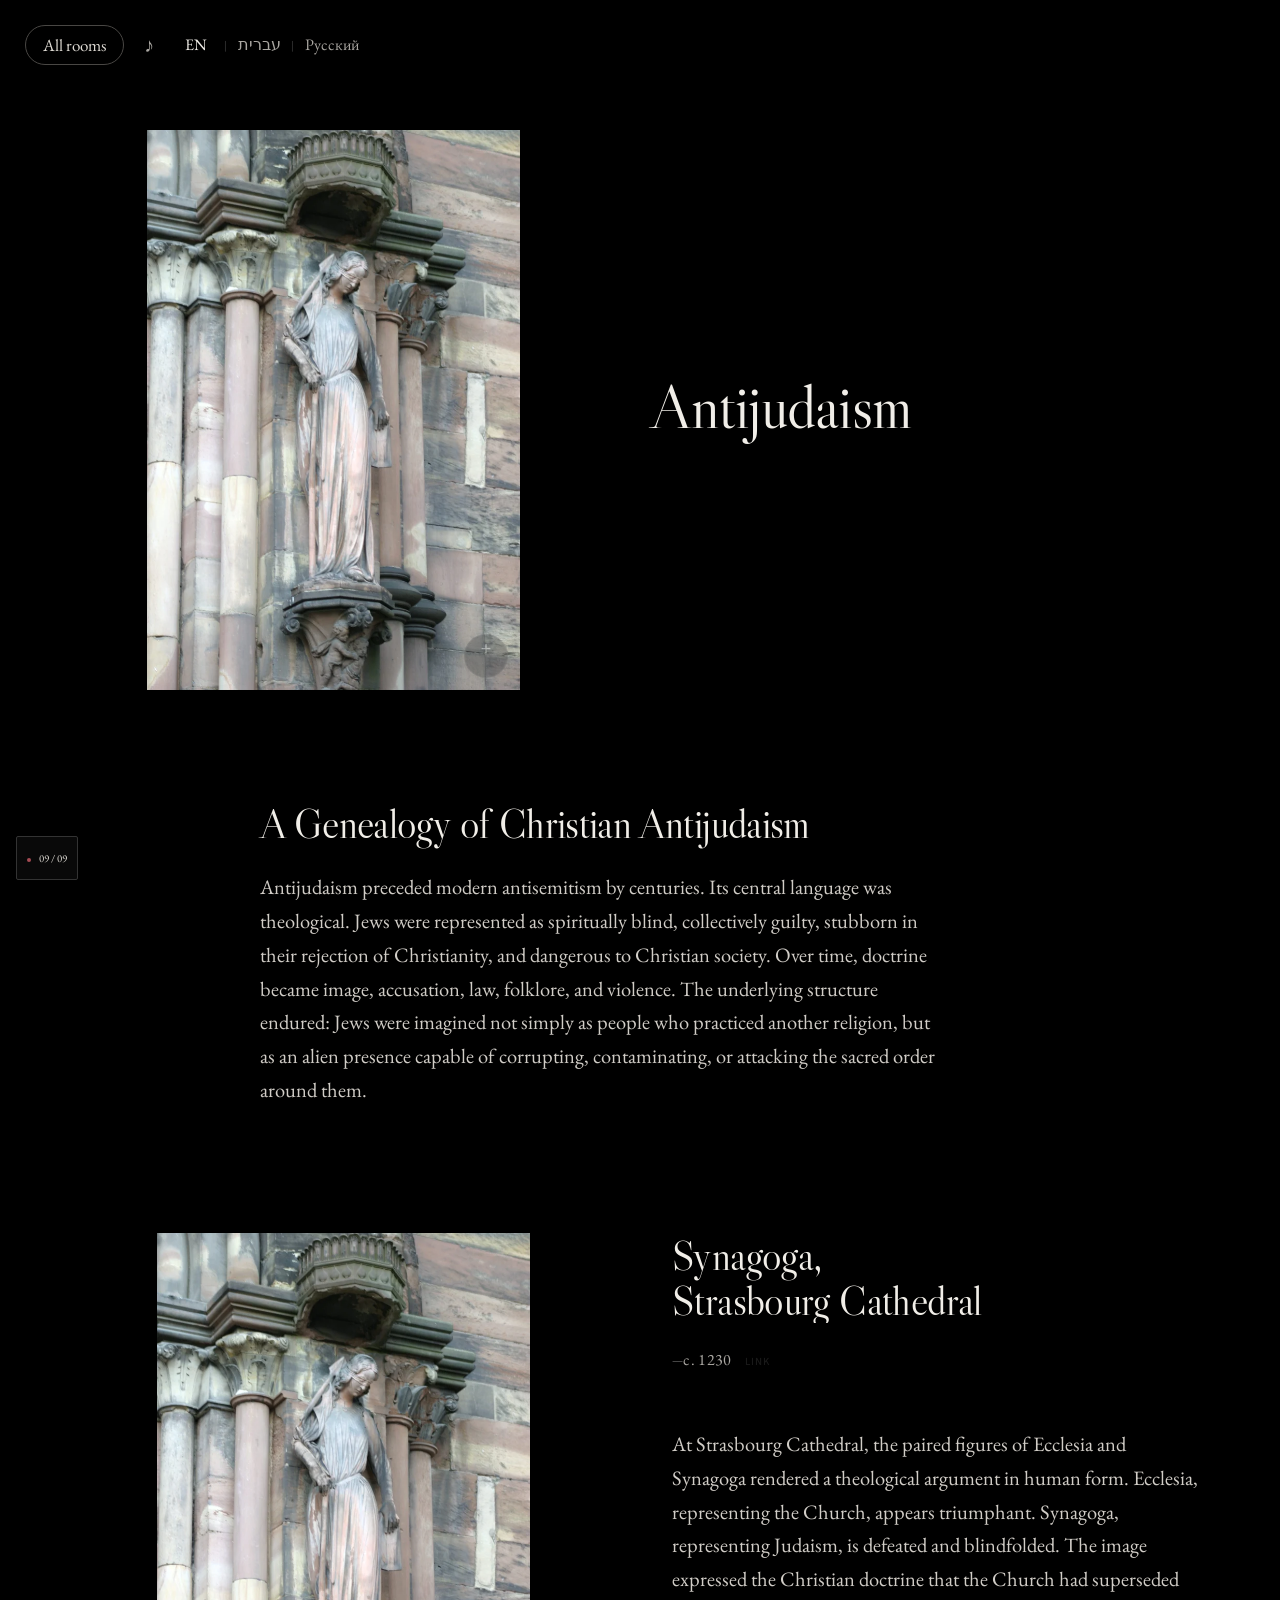
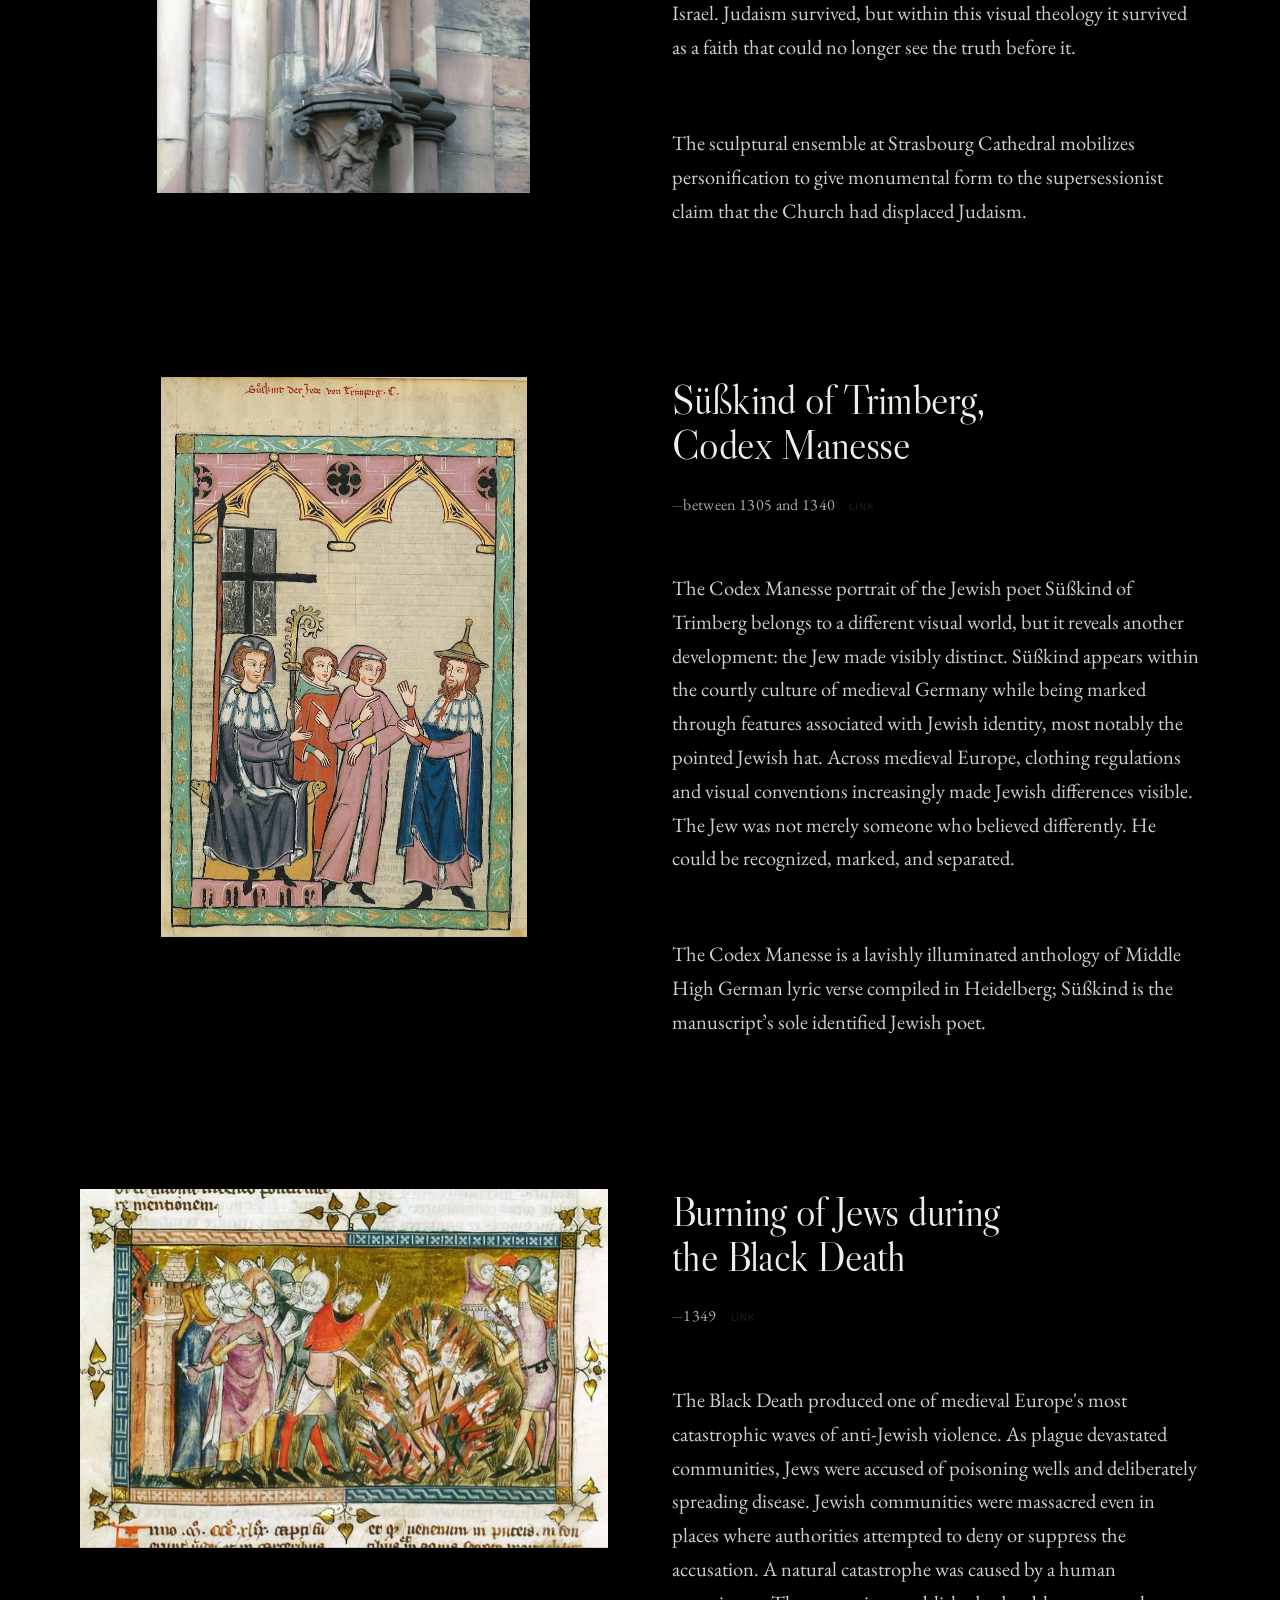
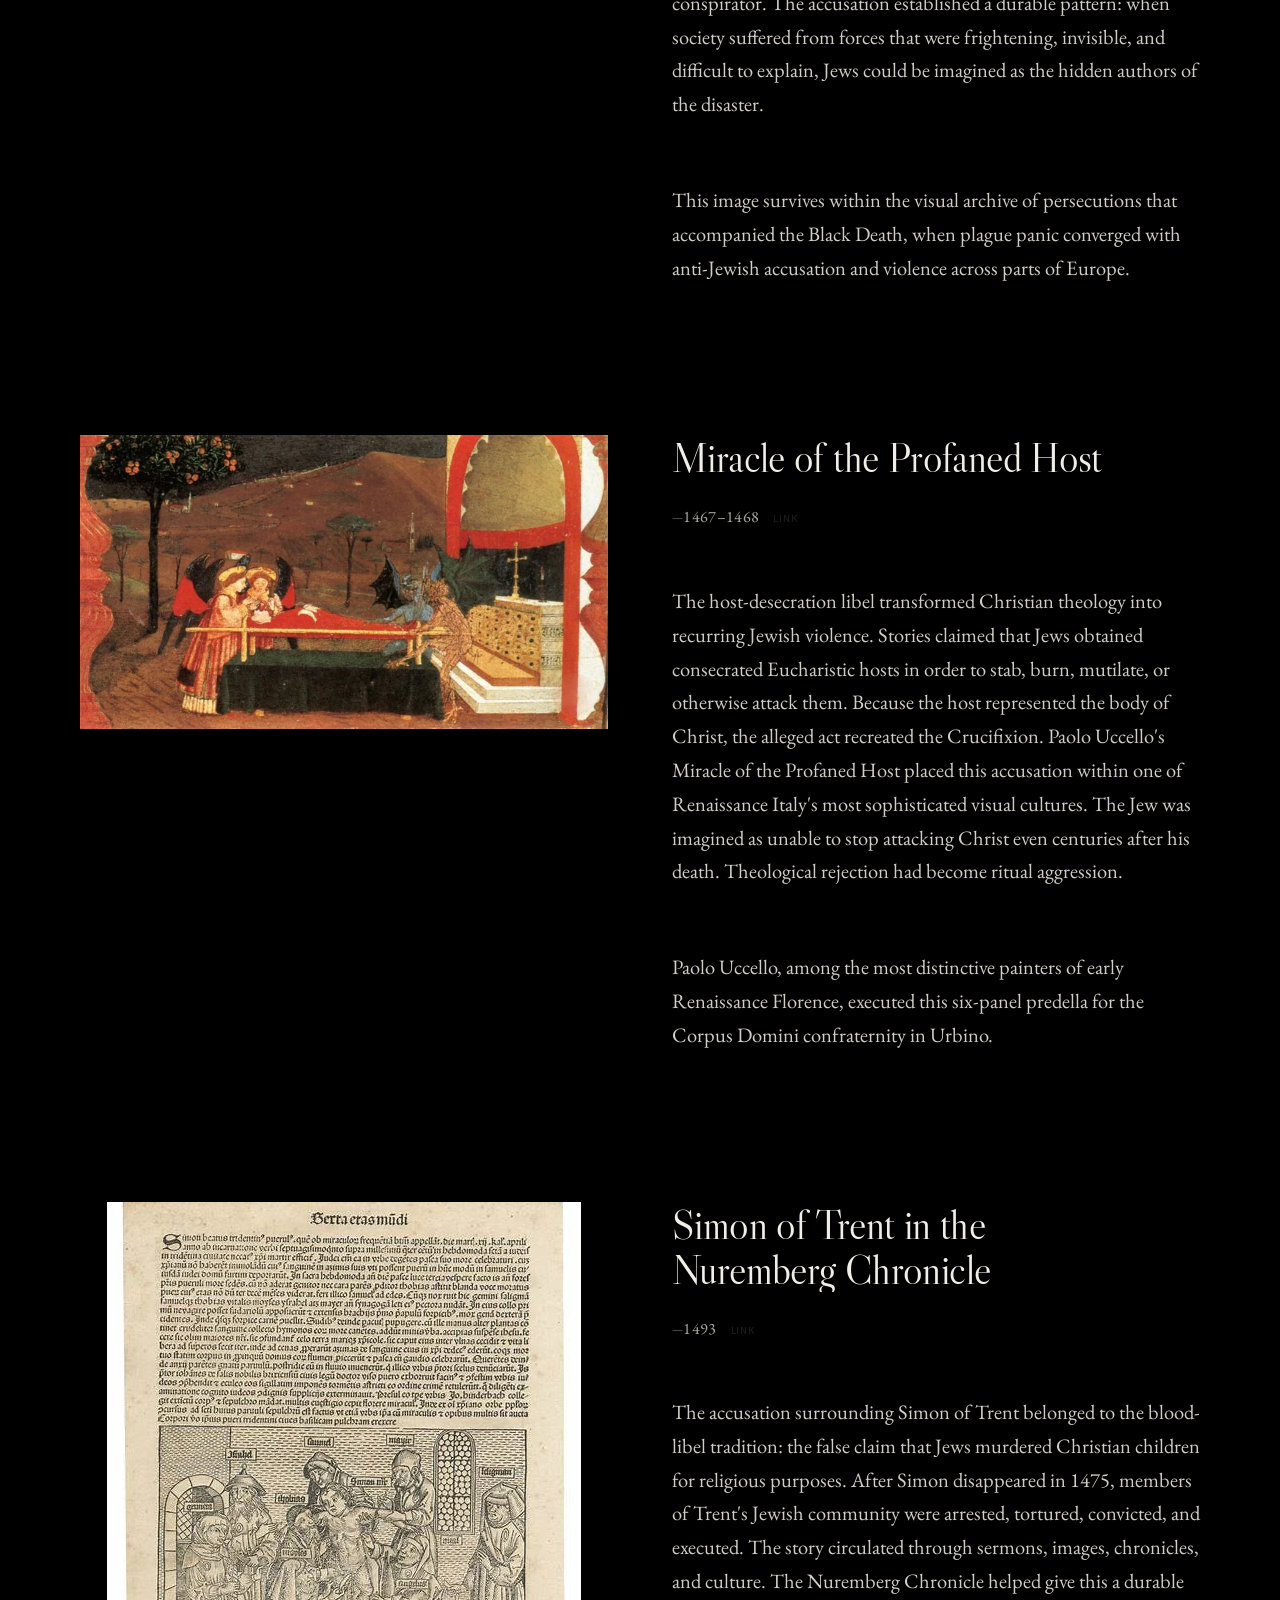
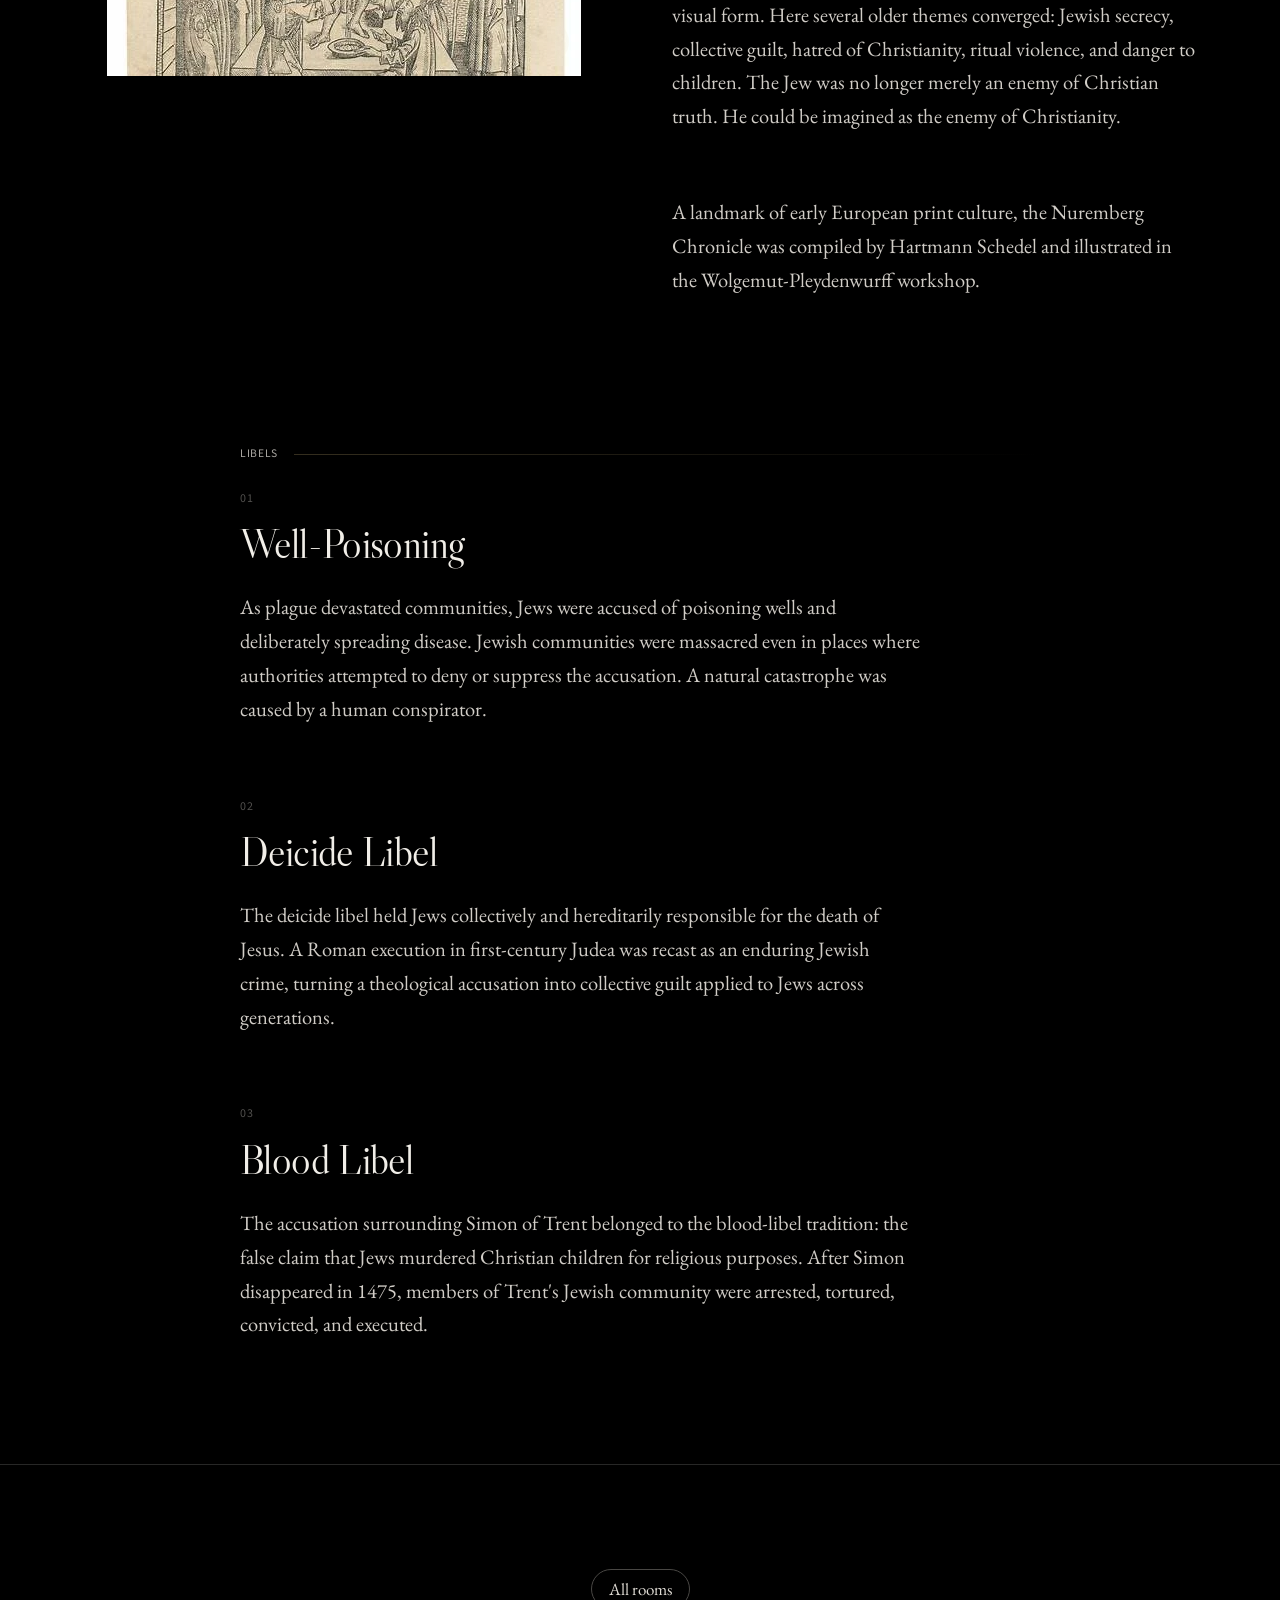
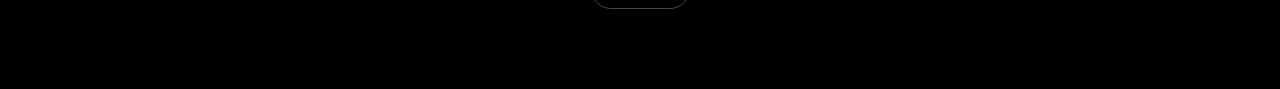
==== antijudaism.html @ e6bdce07 "Restore the full three-door exhibition before the shortened replacement Restore the exact full galle" ====
<!DOCTYPE html>

<html dir="ltr" lang="en">
<head>
<meta charset="utf-8"/>
<meta content="width=device-width, initial-scale=1.0, viewport-fit=cover" name="viewport"/><meta content="dark" name="color-scheme"/>
<title>Antijudaism | Jew-Hatred Exhibition</title>
<!-- STOPAZ SEO START -->
<meta content="A museum-style educational genealogy of Christian antijudaism, explored through primary-source images, historical context, and recurring libels." name="description"/>
<meta content="index,follow,max-image-preview:large" name="robots"/>
<meta content="#17171a" name="theme-color"/>
<link href="https://kilejones-alt.github.io/Exhibit-Full/antijudaism.html" rel="canonical"/>
<meta content="website" property="og:type"/>
<meta content="Stop Antizionism" property="og:site_name"/>
<meta content="Antijudaism | Jew-Hatred Exhibition" property="og:title"/>
<meta content="A museum-style educational genealogy of Christian antijudaism, explored through primary-source images, historical context, and recurring libels." property="og:description"/>
<meta content="https://kilejones-alt.github.io/Exhibit-Full/antijudaism.html" property="og:url"/>
<meta content="https://kilejones-alt.github.io/Exhibit-Full/antijudaism-1.jpg" property="og:image"/>
<meta content="Antijudaism gallery — Stop Antizionism exhibition" property="og:image:alt"/>
<meta content="en_US" property="og:locale"/>
<meta content="summary_large_image" name="twitter:card"/>
<meta content="Antijudaism | Jew-Hatred Exhibition" name="twitter:title"/>
<meta content="A museum-style educational genealogy of Christian antijudaism, explored through primary-source images, historical context, and recurring libels." name="twitter:description"/>
<meta content="https://kilejones-alt.github.io/Exhibit-Full/antijudaism-1.jpg" name="twitter:image"/>
<!-- STOPAZ SEO END -->
<link href="https://fonts.googleapis.com" rel="preconnect"/>
<link crossorigin="" href="https://fonts.gstatic.com" rel="preconnect"/>
<link href="https://fonts.googleapis.com/css2?family=EB+Garamond:wght@400;500&amp;family=Libre+Caslon+Display&amp;family=Cormorant+Garamond:wght@400;500;600&amp;family=Source+Sans+3:opsz,wght@8..60,300;8..60,400;8..60,500;8..60,600&amp;display=swap" rel="stylesheet"/>
<!-- MINIMALIST GALLERY FAVICON -->
<link href="data:image/svg+xml;utf8,&lt;svg xmlns='http://www.w3.org/2000/svg' viewBox='0 0 100 100'&gt;&lt;rect width='100' height='100' fill='%2317171a'/&gt;&lt;rect x='30' y='30' width='40' height='40' fill='%23ffffff'/&gt;&lt;/svg&gt;" rel="icon"/>
<link as="image" fetchpriority="high" href="antijudaism-1-720.webp" imagesizes="(max-width: 850px) 94vw, 46vw" imagesrcset="antijudaism-1-720.webp 720w, home-antijudaism-1280.webp 1280w" rel="preload" type="image/webp"/>
<link href="gallery-core.css" rel="stylesheet"/>
<style id="compact-controls-2026-08-15">
/* Smaller, quieter language/audio controls. */
.controls-nav{gap:.5rem!important}
.nav-box{font-size:.67rem!important;letter-spacing:1.05px!important;padding:4px 7px!important;gap:.24rem!important;min-height:0!important}
.lang-btn,.audio-btn,.home-btn{min-width:34px!important;min-height:34px!important;padding:0 4px!important}
@media(max-width:720px){
  .controls-nav{gap:.3rem!important}
  .nav-box{font-size:.61rem!important;letter-spacing:.7px!important;padding:3px 5px!important;gap:.1rem!important}
  .lang-btn,.audio-btn,.home-btn{min-width:36px!important;min-height:36px!important;padding:0 3px!important}
}
</style>
<style id="award-gallery-polish">
/* Exhibition polish: responsive archival imagery, source-aware zoom, quieter chrome. */
.responsive-art-picture{display:block;width:100%;height:auto}
.museum-frame>.responsive-art-picture{display:flex;width:100%;align-items:flex-start;justify-content:center}

.museum-frame img.gallery-image{
  --active-zoom:1.075;
  --hover-zoom:1.105;
  opacity:.08;
  filter:blur(7px) brightness(.88) contrast(1.01);
  transition:opacity .9s cubic-bezier(.16,1,.3,1),filter 1.25s ease,transform 9.5s cubic-bezier(.16,1,.3,1)!important;
  animation:archivalImageFailsafe .65s 3s forwards;
  backface-visibility:hidden;
}
.museum-frame img.gallery-image.is-loaded{
  opacity:1;
  filter:brightness(1) contrast(1.05);
}
.museum-frame img.gallery-image.quality-source-limited{
  --active-zoom:1.018;
  --hover-zoom:1.035;
  width:100%;
  max-width:min(86%,var(--native-display-max,680px));
  max-height:72vh;
  margin:auto;
}
.museum-frame img.gallery-image.quality-standard{
  --active-zoom:1.052;
  --hover-zoom:1.082;
}
.museum-frame img.gallery-image.quality-hires{
  --active-zoom:1.075;
  --hover-zoom:1.105;
}
.art-box.art-in-view .museum-frame img.gallery-image.is-loaded{
  transform:scale(var(--active-zoom));
  filter:brightness(1.045) contrast(1.07);
}
.art-box:hover .museum-frame img.gallery-image.is-loaded,
.art-box:focus-visible .museum-frame img.gallery-image.is-loaded{
  transform:scale(var(--hover-zoom));
  filter:brightness(1.085) contrast(1.085);
}
@keyframes archivalImageFailsafe{to{opacity:1;filter:brightness(1) contrast(1.05)}}

/* The enlargement affordance is a quiet museum-viewer mark, not a web badge. */
.click-hint{
  width:31px!important;
  height:31px!important;
  padding:0!important;
  display:grid!important;
  place-items:center;
  border-radius:50%!important;
  font-size:0!important;
  letter-spacing:0!important;
  color:transparent!important;
  background:rgba(14,14,18,.62)!important;
  border:1px solid rgba(255,255,255,.12)!important;
  opacity:.36!important;
  transform:none!important;
  backdrop-filter:blur(10px);
  box-shadow:0 6px 18px rgba(0,0,0,.18);
  transition:opacity .45s ease,transform .55s cubic-bezier(.16,1,.3,1),border-color .45s ease!important;
}
.click-hint::before{
  content:'+';
  color:rgba(255,255,255,.86);
  font:300 18px/1 -apple-system,BlinkMacSystemFont,"Segoe UI",sans-serif;
  transform:translateY(-1px);
}
.art-box:hover .click-hint,.art-box:focus-visible .click-hint{
  opacity:.82!important;
  transform:scale(1.08)!important;
  border-color:rgba(255,255,255,.24)!important;
}

/* Fixed controls recede while viewing the work; hover/focus restores them immediately. */
.controls-nav{
  transform-origin:top right;
  transition:opacity .42s ease,transform .55s cubic-bezier(.16,1,.3,1),filter .42s ease!important;
}
[dir="rtl"] .controls-nav{transform-origin:top left}
.controls-nav.chrome-quiet{
  opacity:.43;
  transform:translateY(-2px) scale(.91);
  filter:saturate(.82);
}
.controls-nav.chrome-moving{
  opacity:.17;
  transform:translateY(-5px) scale(.86);
}
.controls-nav.chrome-quiet .nav-box,
.controls-nav.chrome-moving .nav-box{
  background:rgba(18,18,22,.32);
  border-color:rgba(255,255,255,.045);
  box-shadow:none;
}
.controls-nav:hover,.controls-nav:focus-within{
  opacity:1!important;
  transform:none!important;
  filter:none!important;
}
@media(max-width:850px){
  .controls-nav.chrome-quiet{opacity:.62;transform:scale(.94)}
  .controls-nav.chrome-moving{opacity:.34;transform:scale(.91)}
  .museum-frame img.gallery-image.quality-source-limited{max-width:min(92%,var(--native-display-max,680px))}
}
@media(prefers-reduced-motion:reduce){
  .museum-frame img.gallery-image{opacity:1!important;filter:brightness(1) contrast(1.05)!important;animation:none!important;transition:none!important}
  .controls-nav{transition:none!important}
}
</style>
<style id="final-exhibition-system">
:root{--museum-sans:"Source Sans 3",-apple-system,BlinkMacSystemFont,"Segoe UI",sans-serif;--museum-serif:"Cormorant Garamond",Georgia,"Times New Roman",serif;--oxblood:#74262d;--oxblood-soft:rgba(116,38,45,.72)}
body{font-family:var(--museum-sans);font-optical-sizing:auto}
.hero-title,.info-title{font-family:var(--museum-serif);font-weight:500;letter-spacing:.005em}
.info-title{font-size:clamp(1.9rem,2.65vw,2.35rem);line-height:1.04;text-transform:none}
.hero-title{font-size:clamp(3.25rem,5vw,4.65rem);line-height:.98}
.info-category,.info-meta,.info-block h4,.history-panel h4,.timeline-node,.chronology-rail,.viewer-toolbar,.provenance-record{font-family:var(--museum-sans)}
.timeline-node{font-weight:600;letter-spacing:.16em;text-transform:uppercase;font-variant-caps:all-small-caps}
.info-block h4,.history-panel h4{font-weight:600;letter-spacing:.13em;text-transform:uppercase}
.info-meta{font-weight:400}
.info-meta strong{font-weight:600}
.info-category{font-weight:500;letter-spacing:.12em}
.wave-p{font-size:clamp(.98rem,1.05vw,1.04rem);line-height:1.56;letter-spacing:.002em}

/* History is a compact interpretive note under the artwork column only. */
.history-panel{min-height:0!important;padding:.72rem .9rem .78rem!important;margin-top:clamp(.75rem,1.2vw,1rem)!important;border-color:rgba(255,255,255,.045)!important;background:rgba(255,255,255,.015)!important}
.history-panel .wave-p{font-size:clamp(.94rem,1vw,.99rem);line-height:1.48}

/* The chronology records the visitor's passage: gray future, oxblood completed path. */
.timeline-section{--timeline-progress:0%;--focus-opacity:.86;--focus-brightness:.94}
.timeline-section::before{background:rgba(255,255,255,.075)!important}
.timeline-section::after{content:"";position:absolute;left:50%;top:0;width:1px;height:var(--timeline-progress);transform:translateX(-50%);background:linear-gradient(to bottom,rgba(116,38,45,.18),var(--oxblood-soft));pointer-events:none;z-index:0}
.timeline-section .exhibition-container{opacity:var(--focus-opacity);filter:brightness(var(--focus-brightness)) saturate(.92);transition:opacity .75s cubic-bezier(.16,1,.3,1),filter .75s ease}
.timeline-section.timeline-active .exhibition-container{opacity:1;filter:none}
.timeline-node{position:relative}
.timeline-node::after{content:"";position:absolute;left:50%;bottom:-.42rem;width:4px;height:4px;border-radius:50%;transform:translateX(-50%) scale(.55);background:transparent;transition:background .6s ease,transform .6s cubic-bezier(.16,1,.3,1),box-shadow .6s ease}
.timeline-active .timeline-node::after{background:var(--oxblood);transform:translateX(-50%) scale(1);box-shadow:0 0 0 4px rgba(116,38,45,.08)}
.timeline-active .timeline-node{border-color:rgba(255,255,255,.16)!important;box-shadow:0 12px 30px rgba(0,0,0,.28)!important}

/* Archive is an expandable provenance drawer, not another equal-weight card. */
.archive-provenance-block{padding:0!important;overflow:visible;background:rgba(255,255,255,.012)!important}
.archive-provenance-block>h4,.archive-provenance-block>.wave-p{display:none!important}
.archive-drawer{width:100%;border:0}
.archive-drawer summary{list-style:none;cursor:pointer;padding:.8rem .95rem .82rem;display:flex;align-items:center;justify-content:space-between;gap:1rem;color:#c6c6d0;font-size:.76rem;letter-spacing:1.4px;text-transform:uppercase;user-select:none}
.archive-drawer summary::-webkit-details-marker{display:none}
.archive-drawer summary::after{content:"+";font-size:1rem;font-weight:300;color:rgba(255,255,255,.52);transition:transform .45s cubic-bezier(.16,1,.3,1),color .45s ease}
.archive-drawer[open] summary::after{transform:rotate(45deg);color:#fff}
.provenance-record{padding:0 .95rem .95rem;border-top:1px solid rgba(255,255,255,.04);font-size:.82rem;line-height:1.42;color:#cfcfd7}
.provenance-row{display:grid;grid-template-columns:minmax(6.6rem,.36fr) 1fr;gap:.8rem;padding:.55rem 0;border-bottom:1px solid rgba(255,255,255,.035)}
.provenance-row:last-child{border-bottom:0}
.provenance-key{font-size:.68rem;letter-spacing:1.2px;text-transform:uppercase;color:#83838f}
.provenance-value{color:#e7e7ed;overflow-wrap:anywhere}

/* Edge chronology: almost absent until the visitor asks for it. */
.chronology-rail{position:fixed;left:0;top:50%;transform:translateY(-50%);z-index:88;display:flex;align-items:stretch;color:#9b9ba6}
.chronology-current{display:none}
.chronology-list{display:flex;flex-direction:column;gap:1px;padding:.45rem .38rem .45rem .25rem;background:linear-gradient(to right,rgba(15,15,19,.76),rgba(15,15,19,.08));backdrop-filter:blur(10px);opacity:.22;transform:translateX(calc(-100% + 8px));transition:opacity .45s ease,transform .55s cubic-bezier(.16,1,.3,1)}
.chronology-rail:hover .chronology-list,.chronology-rail:focus-within .chronology-list{opacity:.96;transform:translateX(0)}
.chronology-item{appearance:none;border:0;background:none;color:inherit;font:500 .67rem/1 var(--museum-sans);letter-spacing:1.3px;padding:.34rem .42rem .34rem .65rem;text-align:left;cursor:pointer;position:relative;white-space:nowrap}
.chronology-item::before{content:"";position:absolute;left:.1rem;top:50%;width:3px;height:3px;border-radius:50%;background:rgba(255,255,255,.18);transform:translateY(-50%);transition:background .4s ease,transform .4s ease}
.chronology-item.is-active{color:#fff}
.chronology-item.is-active::before{background:var(--oxblood);transform:translateY(-50%) scale(1.25)}

/* Full-screen object viewer. It uses the original source image, then lets the visitor inspect it. */
#lightbox{padding:0!important;background:rgba(7,7,10,.985)!important;backdrop-filter:blur(18px)!important;overflow:hidden}
#object-viewer-stage{position:absolute;inset:0;display:grid;place-items:center;overflow:hidden;touch-action:none;cursor:grab}
#object-viewer-stage.is-dragging{cursor:grabbing}
#lightbox-img{max-width:92vw!important;max-height:88svh!important;width:auto;height:auto;border:0!important;box-shadow:0 28px 90px rgba(0,0,0,.78)!important;transform-origin:center center;transition:none!important;will-change:transform;user-select:none;-webkit-user-drag:none}
#lightbox.active #lightbox-img{transform:none}
#lightbox-close{z-index:5;top:max(.7rem,env(safe-area-inset-top))!important;right:max(.8rem,env(safe-area-inset-right))!important;width:42px!important;height:42px!important;font:300 1.8rem/1 var(--museum-sans)!important;border:1px solid rgba(255,255,255,.1)!important;background:rgba(10,10,14,.42)!important;backdrop-filter:blur(12px);border-radius:50%;display:grid;place-items:center;padding:0!important}
.viewer-toolbar{position:absolute;z-index:5;left:50%;bottom:max(1rem,env(safe-area-inset-bottom));transform:translateX(-50%);display:flex;align-items:center;gap:.2rem;padding:.28rem;background:rgba(10,10,14,.52);border:1px solid rgba(255,255,255,.08);border-radius:999px;backdrop-filter:blur(14px)}
.viewer-tool{appearance:none;border:0;background:transparent;color:#d8d8e0;width:36px;height:34px;border-radius:999px;font:400 1rem/1 var(--museum-sans);cursor:pointer}
.viewer-tool:hover,.viewer-tool:focus-visible{background:rgba(255,255,255,.07);color:#fff}
.viewer-provenance{position:absolute;z-index:5;left:max(1rem,env(safe-area-inset-left));bottom:max(1rem,env(safe-area-inset-bottom));width:min(28rem,calc(100vw - 2rem));color:#d7d7de}
.viewer-provenance summary{list-style:none;cursor:pointer;display:inline-flex;align-items:center;gap:.6rem;padding:.48rem .7rem;border:1px solid rgba(255,255,255,.08);background:rgba(10,10,14,.48);backdrop-filter:blur(14px);border-radius:2px;font:.66rem/1 var(--museum-sans);letter-spacing:1.5px;text-transform:uppercase}
.viewer-provenance summary::-webkit-details-marker{display:none}
.viewer-provenance-panel{margin-top:.45rem;padding:.85rem .95rem;background:rgba(10,10,14,.88);border:1px solid rgba(255,255,255,.08);backdrop-filter:blur(16px);font:.82rem/1.45 var(--museum-sans)}
#lightbox-caption{position:absolute;z-index:4;top:max(1.1rem,env(safe-area-inset-top));left:50%;transform:translateX(-50%);margin:0!important;max-width:min(58vw,760px);font-family:var(--museum-serif);font-size:clamp(1rem,1.6vw,1.35rem)!important;letter-spacing:.01em!important;text-transform:none!important;color:rgba(255,255,255,.78)!important;pointer-events:none}
#lightbox-caption{display:flex;flex-direction:column;align-items:center;gap:.2rem;text-align:center}
.viewer-caption-title{font-family:var(--museum-serif)}
.viewer-caption-date{font:500 .62rem/1.2 var(--museum-sans);letter-spacing:1.45px;text-transform:uppercase;color:rgba(255,255,255,.48)}

/* Mobile is deliberately recomposed rather than a squeezed desktop installation. */
@media(max-width:850px){
  .exhibition-section{padding:4.35rem .9rem 5.2rem!important;min-height:auto!important}
  .exhibition-container{display:flex!important;flex-direction:column!important;gap:1rem!important;padding:0!important}
  .art-box{order:1;width:100%;margin:0!important}
  .info-panel,.timeline-art-right .info-panel{order:2;width:100%;padding:0!important;gap:.68rem!important}
  .history-panel,.timeline-art-right .history-panel{order:3;width:100%!important;margin-top:.25rem!important;padding:.72rem .82rem .78rem!important}
  .museum-frame{min-height:0!important;max-height:70svh!important}
  .museum-frame>.responsive-art-picture{max-height:70svh}
  .museum-frame img.gallery-image{max-height:70svh!important;max-width:100%!important;width:auto!important}
  .museum-frame img.gallery-image.quality-source-limited{max-width:min(92%,var(--native-display-max,680px))!important}
  .info-category{margin-top:.35rem}
  .info-title{font-size:clamp(2rem,9vw,2.75rem);line-height:1}
  .info-meta{font-size:.9rem}
  .info-block{padding:.78rem .88rem .82rem!important}
  .timeline-section::before,.timeline-section::after,.timeline-section .exhibition-container::after,.timeline-marker{display:none!important}
  .timeline-section .exhibition-container{opacity:1!important;filter:none!important}
  .chronology-rail{left:max(.65rem,env(safe-area-inset-left));top:max(.72rem,env(safe-area-inset-top));bottom:auto;transform:none;display:block;z-index:96}
  .chronology-current{display:inline-flex;align-items:center;justify-content:center;min-width:3.8rem;height:34px;padding:0 .72rem;border:1px solid rgba(255,255,255,.1);background:rgba(12,12,16,.68);backdrop-filter:blur(14px);color:#e7e7ed;border-radius:999px;font:500 .68rem/1 var(--museum-sans);letter-spacing:1.2px}
  .chronology-current::before{content:"";width:4px;height:4px;border-radius:50%;background:var(--oxblood);margin-right:.45rem}
  [dir="rtl"] .chronology-current::before{margin-right:0;margin-left:.45rem}
  .chronology-list{position:absolute;left:0;top:2.65rem;bottom:auto;max-height:58svh;overflow:auto;padding:.4rem;background:rgba(10,10,14,.94);border:1px solid rgba(255,255,255,.08);border-radius:4px;opacity:0;pointer-events:none;transform:translateY(8px);transition:opacity .3s ease,transform .35s cubic-bezier(.16,1,.3,1)}
  .chronology-rail.is-open .chronology-list{opacity:1;pointer-events:auto;transform:none}
  .chronology-item{min-width:5.3rem;padding:.5rem .6rem .5rem .8rem}
  .viewer-provenance{bottom:max(4.4rem,calc(env(safe-area-inset-bottom) + 4.1rem));width:calc(100vw - 2rem)}
  .viewer-toolbar{bottom:max(.8rem,env(safe-area-inset-bottom))}
  #lightbox-caption{top:max(.9rem,env(safe-area-inset-top));max-width:66vw;font-size:1rem!important}
}

@media(prefers-reduced-motion:reduce){.timeline-section .exhibition-container,.chronology-list,.timeline-node::after{transition:none!important}}
</style>
<style id="history-side-override">
/* Desktop: keep History in the text column and prevent it from falling below the artwork frame. */
@media (min-width: 851px) {
  .info-panel {
    height: var(--art-height, auto) !important;
    max-height: var(--art-height, none) !important;
    overflow: hidden;
  }
  .history-panel,
  .timeline-art-right .history-panel {
    grid-column: auto !important;
    grid-row: auto !important;
    width: auto !important;
    margin-top: 0.12rem !important;
    padding: 0.82rem 0.98rem 0.88rem !important;
    background: rgba(255,255,255,0.02) !important;
    border: 0 !important;
    border-left: 1px solid rgba(255,255,255,0.06) !important;
    border-radius: 0 4px 4px 0 !important;
    box-shadow: none !important;
    flex: 1 1 auto;
    min-height: 0;
    overflow-y: auto;
  }
  .history-panel.archive-stagger-block.pop-in:hover,
  .history-panel.archive-stagger-block.pop-in:active {
    transform: translateY(-7px) scale(1.012) !important;
    border-left-color: rgba(255,255,255,0.2) !important;
    background: rgba(255,255,255,0.045) !important;
    box-shadow: 0 18px 34px rgba(0,0,0,0.16) !important;
  }
  .timeline-art-right .history-panel {
    border-left: 0 !important;
    border-right: 1px solid rgba(255,255,255,0.06) !important;
    border-radius: 4px 0 0 4px !important;
  }
  .history-panel h4 {
    margin-bottom: 0.24rem !important;
  }
  .history-panel .wave-p {
    font-size: clamp(0.92rem,0.98vw,0.98rem) !important;
    line-height: 1.5 !important;
  }
}
@media (max-width: 850px) {
  .info-panel {height:auto !important;max-height:none !important;overflow:visible !important;}
}
</style>
<style id="v6-gallery-layout-fixes">
/* Keep the Antizionism hero title on one line on desktop. */
@media (min-width: 851px) {
  body[data-antizionism-timeline] .hero-title {
    font-size:clamp(2.75rem,3.85vw,3.8rem)!important;
    line-height:1!important;
    white-space:nowrap!important;
    letter-spacing:.002em!important;
  }

  /* Year belongs to the central chronology gutter, never on top of the object title. */
  .timeline-marker {
    top:0!important;
    transform:translate(-50%,-135%)!important;
  }

  /* Compact only as much as needed to guarantee a visible History field. */
  .info-panel {
    gap:.56rem!important;
  }
  .info-panel.is-tight {
    gap:.42rem!important;
  }
  .info-panel.is-tighter {
    gap:.32rem!important;
  }
  .info-panel.is-tight .info-title,
  .info-panel.is-tighter .info-title {
    font-size:clamp(1.72rem,2.25vw,2.08rem)!important;
    line-height:1.06!important;
    padding-bottom:.42rem!important;
  }
  .info-panel.is-tight .info-meta,
  .info-panel.is-tighter .info-meta {
    font-size:.9rem!important;
    gap:.14rem!important;
  }
  .info-panel.is-tight .info-block {
    padding:.64rem .82rem .68rem!important;
  }
  .info-panel.is-tighter .info-block {
    padding:.52rem .75rem .56rem!important;
  }
  .info-panel.is-tight .wave-p,
  .info-panel.is-tighter .wave-p {
    font-size:.91rem!important;
    line-height:1.42!important;
    min-height:0!important;
  }
  .history-panel,
  .timeline-art-right .history-panel {
    min-height:78px!important;
    margin-top:.08rem!important;
    scrollbar-width:thin;
  }
}

/* The title word animation cannot descend into Creator/Date while settling. */
.info-title .wave-word {
  animation-name:infoTitleWordReveal!important;
}
@keyframes infoTitleWordReveal {
  0% { opacity:0; transform:translateY(.26em) rotateX(-16deg); filter:blur(4px); }
  64% { opacity:1; transform:translateY(-.015em) rotateX(1deg); filter:blur(.2px); }
  100% { opacity:1; transform:none; filter:none; }
}
.info-title {
  margin-bottom:.08rem!important;
}

/* Header controls exist only at the top of the gallery. */
.controls-nav.chrome-hidden {
  opacity:0!important;
  transform:translateY(-14px) scale(.97)!important;
  filter:none!important;
  pointer-events:none!important;
  visibility:hidden;
  transition:opacity .26s ease,transform .34s cubic-bezier(.16,1,.3,1),visibility 0s linear .34s!important;
}
.controls-nav:not(.chrome-hidden) {
  visibility:visible;
}

/* Restore the deeper, longer museum drift zoom. Low-resolution sources stay conservative. */
.museum-frame img.gallery-image {
  --active-zoom:1.30!important;
  --hover-zoom:1.39!important;
  transition:opacity .9s cubic-bezier(.16,1,.3,1),filter 1.25s ease,transform 14.5s cubic-bezier(.16,1,.3,1)!important;
}
.museum-frame img.gallery-image.quality-source-limited {
  --active-zoom:1.045!important;
  --hover-zoom:1.075!important;
}
.museum-frame img.gallery-image.quality-standard {
  --active-zoom:1.27!important;
  --hover-zoom:1.36!important;
}
.museum-frame img.gallery-image.quality-hires {
  --active-zoom:1.32!important;
  --hover-zoom:1.42!important;
}
@media (max-width:850px) {
  .timeline-marker {display:none!important;}
  .info-title {margin-bottom:0!important;}
}
</style>
<style id="v7-static-clarity">
.info-panel::before,.info-block::before,.info-block::after,.timeline-art-right .info-panel::before,.timeline-art-right .info-panel>.info-block::before,.timeline-art-right .info-panel>.info-block::after{display:none!important;content:none!important}
.info-category,.info-title,.info-meta,.info-panel>.info-block,.history-panel{flex-shrink:0}
.exhibit-image-button{cursor:zoom-in!important}
</style>
<style id="wall-archive-hidden-style">.wall-archive-hidden{display:none!important}</style>
<link href="final.css" rel="stylesheet"/>
<link rel="stylesheet" href="room-entry.css?v=20260929-entry-polish"/>
<script src="room-entry.js?v=20260929-entry-polish"></script>
<link rel="stylesheet" href="https://fonts.googleapis.com/css2?family=EB+Garamond:wght@400;500&family=Noto+Serif+Hebrew:wght@400;500&display=swap"/>
<script src="gallery-audio.js?v=20260929-entry-polish"></script>
<link rel="stylesheet" href="gallery-finish.css?v=20260929-framework"/>
</head>
<body>
<a class="skip-link" data-en="Skip to main content" data-he="דילוג לתוכן הראשי" data-ru="Перейти к основному содержанию" href="#gallery">Skip to main content</a>
<!-- LAZY GLIDING AMBIENT LIGHT OVERLAY -->
<div id="ambient-light"></div>
<!-- BACKGROUND AUDIO ELEMENT -->
<audio id="bg-audio" loop preload="metadata" src="lacrymosa-piano.mp3"></audio>
<!-- MINIMALIST CONTROLS NAVBAR -->
<nav aria-label="Page controls" class="controls-nav" data-aria-en="Page controls" data-aria-he="פקדי עמוד" data-aria-ru="Элементы управления страницей"><div class="nav-box"><a aria-label="Return to the three eras" class="home-btn room-pill" data-aria-en="Return to the three eras" data-aria-he="חזרה לשלוש התקופות" data-aria-ru="Вернуться к трём эпохам" data-en="All rooms" data-he="כל החדרים" data-ru="Все залы" href="index.html?v=20260928-reviewed#rooms">All rooms</a></div>
<div class="nav-box">
<button aria-pressed="false" class="audio-btn" data-en="AUDIO: OFF" data-he="שמע: כבוי" data-ru="ЗВУК: ВЫКЛ" id="audio-btn" type="button">AUDIO: OFF</button>
</div>
<div class="nav-box">
<button aria-label="Switch language to English" class="lang-btn active" data-aria-en="Switch language to English" data-aria-he="החלפת השפה לאנגלית" data-aria-ru="Переключить язык на английский" id="btn-en" type="button">EN</button>
<span style="color:#444;">|</span>
<button aria-label="Switch language to Hebrew" class="lang-btn" data-aria-en="Switch language to Hebrew" data-aria-he="החלפת השפה לעברית" data-aria-ru="Переключить язык на иврит" id="btn-he" type="button">עברית</button>
<span style="color:#444;">|</span>
<button aria-label="Switch language to Russian" class="lang-btn" data-aria-en="Switch language to Russian" data-aria-he="החלפת השפה לרוסית" data-aria-ru="Переключить язык на русский" id="btn-ru" type="button">Русский</button>
</div>
</nav>
<!-- FULLSCREEN LIGHTBOX MODAL -->
<div aria-hidden="true" aria-label="Enlarged artwork" aria-labelledby="lightbox-caption" aria-modal="true" id="lightbox" role="dialog" tabindex="-1">
<button aria-label="Close enlarged artwork" data-aria-en="Close enlarged artwork" data-aria-he="סגירת היצירה המוגדלת" data-aria-ru="Закрыть увеличенное изображение" id="lightbox-close" type="button">×</button>
<img alt="Enlarged Artwork" id="lightbox-img"/>
<div id="lightbox-caption"></div>
</div>
<main id="gallery" tabindex="-1">
<!-- HEADER / HERO SECTION -->
<header class="hero-section">
<div class="hero-container">
<button aria-controls="lightbox" aria-haspopup="dialog" aria-label="Enlarge Antijudaism gallery introduction" class="art-box interactive-target exhibit-image-button" type="button">
<span class="museum-frame"><picture class="responsive-art-picture"><source sizes="(max-width: 850px) 94vw, 46vw" srcset="antijudaism-1-720.webp 720w, home-antijudaism-1280.webp 1280w" type="image/webp"/><img alt="Antijudaism gallery introduction" class="gallery-image quality-hires" data-native-height="3072" data-native-width="2048" decoding="async" fetchpriority="high" height="3072" loading="eager" sizes="(max-width: 850px) 94vw, 46vw" src="antijudaism-1.jpg" width="2048"/></picture></span>
<span aria-hidden="true" class="click-hint">+</span>
</button>
<div class="hero-header-text">
<h1 class="hero-title wave-text" data-en="Antijudaism" data-he="אנטי-יהדות" data-ru="Антииудаизм">Antijudaism</h1>
</div>
</div>
</header><section class="genealogy-script genealogy-intro script-right"><div class="genealogy-script-inner"><div class="genealogy-script-copy"><h3 aria-level="2" data-en="A Genealogy of Christian Antijudaism" data-he="גנאלוגיה של אנטי־יהדות נוצרית" data-ru="Генеалогия христианского антииудаизма" role="heading">A Genealogy of Christian Antijudaism</h3>
<p data-en="Antijudaism preceded modern antisemitism by centuries." data-he="האנטי־יהדות קדמה לאנטישמיות המודרנית במאות שנים." data-ru="Антииудаизм предшествовал современному антисемитизму на многие столетия.">Antijudaism preceded modern antisemitism by centuries.</p>
<p data-en="Its central language was theological. Jews were represented as spiritually blind, collectively guilty, stubborn in their rejection of Christianity, and dangerous to Christian society. Over time, doctrine became image, accusation, law, folklore, and violence." data-he="שפתו המרכזית הייתה תיאולוגית. יהודים הוצגו כעיוורים מבחינה רוחנית, כאשמים קולקטיבית, כעקשנים בדחיית הנצרות וכמסוכנים לחברה הנוצרית. עם הזמן הפכה הדוקטרינה לדימוי, להאשמה, לחוק, לפולקלור ולאלימות." data-ru="Его основным языком был богословский. Евреев изображали духовно слепыми, коллективно виновными, упрямыми в отвержении христианства и опасными для христианского общества. Со временем доктрина превращалась в образ, обвинение, закон, фольклор и насилие.">Its central language was theological. Jews were represented as spiritually blind, collectively guilty, stubborn in their rejection of Christianity, and dangerous to Christian society. Over time, doctrine became image, accusation, law, folklore, and violence.</p>
<p data-en="The underlying structure endured: Jews were imagined not simply as people who practiced another religion, but as an alien presence capable of corrupting, contaminating, or attacking the sacred order around them." data-he="המבנה הבסיסי נשמר: יהודים לא דומיינו רק כאנשים המקיימים דת אחרת, אלא כנוכחות זרה המסוגלת להשחית, לזהם או לתקוף את הסדר המקודש שסביבה." data-ru="Базовая структура сохранялась: евреев представляли не просто людьми иной религии, а чужеродным присутствием, способным развращать, заражать или атаковать окружающий священный порядок.">The underlying structure endured: Jews were imagined not simply as people who practiced another religion, but as an alien presence capable of corrupting, contaminating, or attacking the sacred order around them.</p>
</div></div></section>
<!-- CHAPTER I: SOVIET ERA -->
<section class="exhibition-section art-portrait">
<div class="exhibition-container">
<div class="exhibit-art-column"><button aria-controls="lightbox" aria-haspopup="dialog" aria-label="Examine Synagoga, Strasbourg Cathedral" class="art-box interactive-target exhibit-image-button" data-aria-en="Examine Synagoga, Strasbourg Cathedral" data-aria-he="בחינת היצירה: סינאגוגה, קתדרלת שטרסבורג" data-aria-ru="Рассмотреть: Синагога, Страсбургский собор" type="button">
<span class="museum-frame"><picture class="responsive-art-picture"><source sizes="(max-width: 850px) 94vw, 46vw" srcset="antijudaism-1-720.webp 720w, antijudaism-1-1400.webp 1400w" type="image/webp"/><img alt="Synagoga, Strasbourg Cathedral" class="gallery-image quality-hires" data-native-height="3072" data-native-width="2048" decoding="async" height="3072" loading="lazy" sizes="(max-width: 850px) 94vw, 46vw" src="antijudaism-1.jpg" width="2048"/></picture></span>
<span aria-hidden="true" class="click-hint">+</span>
</button><div class="art-caption-inline"><h3 aria-level="2" class="art-caption-title wave-text" data-en="Synagoga, Strasbourg Cathedral" data-he="סינאגוגה, קתדרלת שטרסבורג" data-ru="Синагога, Страсбургский собор" role="heading">Synagoga, Strasbourg Cathedral</h3><span aria-hidden="true" class="art-caption-separator">—</span><span class="art-caption-date wave-text" data-en="c. 1230" data-he="1230" data-ru="1230">c. 1230</span></div></div>
<div class="info-panel">
<div class="info-category wave-text" data-en="c. 1230 — Supersession" data-he="בקירוב 1230 — תיאולוגיית ההחלפה" data-ru="ок. 1230 — Теология замещения">c. 1230 — Supersession</div>
<h3 aria-level="2" class="info-title wave-text" data-en="Synagoga, Strasbourg Cathedral" data-he="סינאגוגה, קתדרלת שטרסבורג" data-ru="Синагога, Страсбургский собор" role="heading">Synagoga, Strasbourg Cathedral</h3>
<div class="info-meta">
<div><strong data-en="Creator:" data-he="יוצר:" data-ru="Автор:">Creator:</strong> <span class="wave-text" data-en="Unknown Gothic sculptor; photograph by Rama" data-he="פסל גותי לא ידוע; צילום: ראמה" data-ru="Неизвестный готический скульптор; фотография Рамы">Unknown Gothic sculptor; photograph by Rama</span></div>
<div><strong data-en="Date:" data-he="תאריך:" data-ru="Дата:">Date:</strong> <span class="wave-text" data-en="c. 1230 (sculpture); 2006 photograph" data-he="בקירוב 1230 (פסל); צילום מ־2006" data-ru="ок. 1230 (скульптура); фотография 2006 года">c. 1230 (sculpture); 2006 photograph</span></div>
</div>
<div class="info-block" data-catalogue-role="creator"><p class="wave-p wave-text" data-en="The sculptural ensemble at Strasbourg Cathedral mobilizes personification to give monumental form to the supersessionist claim that the Church had displaced Judaism." data-he="המכלול הפיסולי בקתדרלת שטרסבורג מגייס האנשה כדי להעניק צורה מונומנטלית לטענה הסופרססיוניסטית שלפיה הכנסייה דחקה את היהדות ממעמדה." data-ru="Скульптурный ансамбль Страсбургского собора обращается к персонификации, придавая монументальную форму супрессионистскому тезису о том, что Церковь вытеснила иудаизм.">The sculptural ensemble at Strasbourg Cathedral mobilizes personification to give monumental form to the supersessionist claim that the Church had displaced Judaism.</p></div>
<div class="info-block" data-catalogue-role="object"><p class="wave-p wave-text source-locked-copy" data-en="At Strasbourg Cathedral, the paired figures of Ecclesia and Synagoga rendered a theological argument in human form." data-he="בקתדרלת שטרסבורג, הדמויות המקבילות אקלזיה וסינאגוגה העניקו לטיעון תיאולוגי צורה אנושית." data-ru="В Страсбургском соборе парные фигуры Экклезии и Синагоги воплотили богословский аргумент в человеческой форме.">At Strasbourg Cathedral, the paired figures of Ecclesia and Synagoga rendered a theological argument in human form.</p><p class="wave-p wave-text source-locked-copy" data-en="Ecclesia, representing the Church, appears triumphant. Synagoga, representing Judaism, is defeated and blindfolded. The image expressed the Christian doctrine that the Church had superseded Israel. Judaism survived, but within this visual theology it survived as a faith that could no longer see the truth before it." data-he="אקלזיה, המייצגת את הכנסייה, נראית מנצחת. סינאגוגה, המייצגת את היהדות, מובסת ועיניה מכוסות. הדימוי ביטא את הדוקטרינה הנוצרית שלפיה הכנסייה החליפה את ישראל. היהדות שרדה, אך בתוך התיאולוגיה החזותית הזאת היא שרדה כאמונה שאינה מסוגלת עוד לראות את האמת הניצבת לפניה." data-ru="Экклезия, олицетворяющая Церковь, изображена победительницей. Синагога, олицетворяющая иудаизм, побеждена и с завязанными глазами. Образ выражал христианское учение о том, что Церковь заменила Израиль. Иудаизм сохранялся, но в этой визуальной теологии — как вера, уже неспособная увидеть истину перед собой.">Ecclesia, representing the Church, appears triumphant. Synagoga, representing Judaism, is defeated and blindfolded. The image expressed the Christian doctrine that the Church had superseded Israel. Judaism survived, but within this visual theology it survived as a faith that could no longer see the truth before it.</p></div>
</div>
</div>
</section>
<section class="exhibition-section art-portrait">
<div class="exhibition-container">
<div class="exhibit-art-column"><button aria-controls="lightbox" aria-haspopup="dialog" aria-label="Examine Süßkind of Trimberg, Codex Manesse" class="art-box interactive-target exhibit-image-button" data-aria-en="Examine Süßkind of Trimberg, Codex Manesse" data-aria-he="בחינת היצירה: זיסקינד מטרימברג, קודקס מאנסה" data-aria-ru="Рассмотреть: Зюскинд фон Тримберг, Кодекс Манессе" type="button">
<span class="museum-frame"><picture class="responsive-art-picture"><source sizes="(max-width: 850px) 94vw, 46vw" srcset="antijudaism-2-720.webp 720w, antijudaism-2-1400.webp 1400w" type="image/webp"/><img alt="Süßkind of Trimberg, Codex Manesse" class="gallery-image quality-hires" data-native-height="1464" data-native-width="958" decoding="async" height="1464" loading="lazy" sizes="(max-width: 850px) 94vw, 46vw" src="antijudaism-2.jpg" width="958"/></picture></span>
<span aria-hidden="true" class="click-hint">+</span>
</button><div class="art-caption-inline"><h3 aria-level="2" class="art-caption-title wave-text" data-en="Süßkind of Trimberg, Codex Manesse" data-he="זיסקינד מטרימברג, קודקס מאנסה" data-ru="Зюскинд фон Тримберг, Кодекс Манессе" role="heading">Süßkind of Trimberg, Codex Manesse</h3><span aria-hidden="true" class="art-caption-separator">—</span><span class="art-caption-date wave-text" data-en="between 1305 and 1340" data-he="בין 1305 ל־1340" data-ru="между 1305 и 1340 годами">between 1305 and 1340</span></div></div>
<div class="info-panel">
<div class="info-category wave-text" data-en="1305–1340 — Marked Difference" data-he="1305–1340 — שוני מסומן" data-ru="1305–1340 — Обозначенное различие">1305–1340 — Marked Difference</div>
<h3 aria-level="2" class="info-title wave-text" data-en="Süßkind of Trimberg, Codex Manesse" data-he="זיסקינד מטרימברג, קודקס מאנסה" data-ru="Зюскинд фон Тримберг, Кодекс Манессе" role="heading">Süßkind of Trimberg, Codex Manesse</h3>
<div class="info-meta">
<div><strong data-en="Creator:" data-he="יוצר:" data-ru="Автор:">Creator:</strong> <span class="wave-text" data-en="Master of the Codex Manesse, Additional Painter I" data-he="אמן קודקס מאנסה, הצייר הנוסף הראשון" data-ru="Мастер Кодекса Манессе, дополнительный художник I">Master of the Codex Manesse, Additional Painter I</span></div>
<div><strong data-en="Date:" data-he="תאריך:" data-ru="Дата:">Date:</strong> <span class="wave-text" data-en="between 1305 and 1340" data-he="בין 1305 ל־1340" data-ru="между 1305 и 1340 годами">between 1305 and 1340</span></div>
</div>
<div class="info-block" data-catalogue-role="creator"><p class="wave-p wave-text" data-en="The Codex Manesse is a lavishly illuminated anthology of Middle High German lyric verse compiled in Heidelberg; Süßkind is the manuscript’s sole identified Jewish poet." data-he="קודקס מאנסה הוא אנתולוגיה מאוירת בפאר של שירה לירית בגרמנית עילית תיכונה, שנערכה בהיידלברג; זיסקינד הוא המשורר היהודי המזוהה היחיד בכתב היד." data-ru="Кодекс Манессе — роскошно иллюминированная антология средневерхненемецкой лирики, составленная в Гейдельберге; Зюскинд — единственный идентифицированный еврейский поэт рукописи.">The Codex Manesse is a lavishly illuminated anthology of Middle High German lyric verse compiled in Heidelberg; Süßkind is the manuscript’s sole identified Jewish poet.</p></div>
<div class="info-block" data-catalogue-role="object"><p class="wave-p wave-text source-locked-copy" data-en="The Codex Manesse portrait of the Jewish poet Süßkind of Trimberg belongs to a different visual world, but it reveals another development: the Jew made visibly distinct." data-he="דיוקנו של המשורר היהודי זיסקינד מטרימברג בקודקס מאנסה שייך לעולם חזותי אחר, אך הוא חושף התפתחות נוספת: הפיכת היהודי לשונה באופן הנראה לעין." data-ru="Портрет еврейского поэта Зюскинда фон Тримберга в Кодексе Манессе принадлежит иному визуальному миру, но показывает ещё одно развитие: еврей становится зримо отличимым.">The Codex Manesse portrait of the Jewish poet Süßkind of Trimberg belongs to a different visual world, but it reveals another development: the Jew made visibly distinct.</p><p class="wave-p wave-text source-locked-copy" data-en="Süßkind appears within the courtly culture of medieval Germany while being marked through features associated with Jewish identity, most notably the pointed Jewish hat." data-he="זיסקינד מופיע בתוך תרבות החצר של גרמניה בימי הביניים, ובו בזמן מסומן במאפיינים שנקשרו לזהות יהודית, ובראשם הכובע היהודי המחודד." data-ru="Зюскинд представлен внутри придворной культуры средневековой Германии и одновременно отмечен признаками, связанными с еврейской идентичностью, прежде всего остроконечной еврейской шляпой.">Süßkind appears within the courtly culture of medieval Germany while being marked through features associated with Jewish identity, most notably the pointed Jewish hat.</p><p class="wave-p wave-text source-locked-copy" data-en="Across medieval Europe, clothing regulations and visual conventions increasingly made Jewish differences visible. The Jew was not merely someone who believed differently. He could be recognized, marked, and separated." data-he="ברחבי אירופה של ימי הביניים, תקנות לבוש ומוסכמות חזותיות הפכו יותר ויותר את השוני היהודי לנראה. היהודי לא היה רק מי שהאמין אחרת. אפשר היה לזהותו, לסמנו ולהפרידו." data-ru="По всей средневековой Европе предписания об одежде и визуальные условности всё чаще делали еврейское отличие видимым. Еврей был не просто человеком иной веры. Его можно было распознать, пометить и отделить.">Across medieval Europe, clothing regulations and visual conventions increasingly made Jewish differences visible. The Jew was not merely someone who believed differently. He could be recognized, marked, and separated.</p></div>
</div>
</div>
</section>
<section class="exhibition-section art-standard">
<div class="exhibition-container">
<div class="exhibit-art-column"><button aria-controls="lightbox" aria-haspopup="dialog" aria-label="Examine Burning of Jews during the Black Death" class="art-box interactive-target exhibit-image-button" data-aria-en="Examine Burning of Jews during the Black Death" data-aria-he="בחינת היצירה: שריפת יהודים בזמן המוות השחור" data-aria-ru="Рассмотреть: Сожжение евреев во время Чёрной смерти" type="button">
<span class="museum-frame"><picture class="responsive-art-picture"><source sizes="(max-width: 850px) 94vw, 46vw" srcset="antijudaism-3-720.webp 720w, antijudaism-3-1400.webp 1400w" type="image/webp"/><img alt="Burning of Jews during the Black Death" class="gallery-image quality-hires" data-native-height="1001" data-native-width="1473" decoding="async" height="1001" loading="lazy" sizes="(max-width: 850px) 94vw, 46vw" src="antijudaism-3.jpg" width="1473"/></picture></span>
<span aria-hidden="true" class="click-hint">+</span>
</button><div class="art-caption-inline"><h3 aria-level="2" class="art-caption-title wave-text" data-en="Burning of Jews during the Black Death" data-he="שריפת יהודים בזמן המוות השחור" data-ru="Сожжение евреев во время Чёрной смерти" role="heading">Burning of Jews during the Black Death</h3><span aria-hidden="true" class="art-caption-separator">—</span><span class="art-caption-date wave-text" data-en="1349" data-he="1349" data-ru="1349">1349</span></div></div>
<div class="info-panel">
<div class="info-category wave-text" data-en="1349 — Pestilence and Collective Guilt" data-he="1349 — מגפה ואשמה קולקטיבית" data-ru="1349 — Мор и коллективная вина">1349 — Pestilence and Collective Guilt</div>
<h3 aria-level="2" class="info-title wave-text title-long" data-en="Burning of Jews during the Black Death" data-he="שריפת יהודים בזמן המוות השחור" data-ru="Сожжение евреев во время Чёрной смерти" role="heading">Burning of Jews during the Black Death</h3>
<div class="info-meta">
<div><strong data-en="Creator:" data-he="יוצר:" data-ru="Автор:">Creator:</strong> <span class="wave-text" data-en="Medieval manuscript illuminator" data-he="מאייר כתב־יד מימי הביניים" data-ru="Средневековый миниатюрист">Medieval manuscript illuminator</span></div>
<div><strong data-en="Date:" data-he="תאריך:" data-ru="Дата:">Date:</strong> <span class="wave-text" data-en="1349" data-he="1349" data-ru="1349">1349</span></div>
</div>
<div class="info-block" data-catalogue-role="creator"><p class="wave-p wave-text" data-en="This image survives within the visual archive of persecutions that accompanied the Black Death, when plague panic converged with anti-Jewish accusation and violence across parts of Europe." data-he="דימוי זה שרד בתוך הארכיון החזותי של הרדיפות שליוו את המוות השחור, כאשר בהלת המגפה הצטלבה עם האשמות ואלימות אנטי־יהודיות בחלקים מאירופה." data-ru="Это изображение сохранилось в визуальном архиве преследований эпохи Чёрной смерти, когда чумная паника сочеталась с антиеврейскими обвинениями и насилием в разных частях Европы.">This image survives within the visual archive of persecutions that accompanied the Black Death, when plague panic converged with anti-Jewish accusation and violence across parts of Europe.</p></div>
<div class="info-block" data-catalogue-role="object"><p class="wave-p wave-text source-locked-copy" data-en="The Black Death produced one of medieval Europe's most catastrophic waves of anti-Jewish violence." data-he="המוות השחור חולל אחד מגלי האלימות האנטי־יהודית הקטסטרופליים ביותר באירופה של ימי הביניים." data-ru="Чёрная смерть вызвала одну из самых катастрофических волн антиеврейского насилия в средневековой Европе.">The Black Death produced one of medieval Europe's most catastrophic waves of anti-Jewish violence.</p><p class="wave-p wave-text source-locked-copy" data-en="As plague devastated communities, Jews were accused of poisoning wells and deliberately spreading disease. Jewish communities were massacred even in places where authorities attempted to deny or suppress the accusation. A natural catastrophe was caused by a human conspirator." data-he="כאשר המגפה החריבה קהילות, יהודים הואשמו בהרעלת בארות ובהפצת המחלה במכוון. קהילות יהודיות נטבחו גם במקומות שבהם הרשויות ניסו להכחיש את ההאשמה או לדכאה. אסון טבע הוסבר באמצעות קושר אנושי." data-ru="Когда чума опустошала общины, евреев обвиняли в отравлении колодцев и преднамеренном распространении болезни. Еврейские общины уничтожали даже там, где власти пытались отрицать или подавлять обвинение. Природной катастрофе приписывали человеческого заговорщика.">As plague devastated communities, Jews were accused of poisoning wells and deliberately spreading disease. Jewish communities were massacred even in places where authorities attempted to deny or suppress the accusation. A natural catastrophe was caused by a human conspirator.</p><p class="wave-p wave-text source-locked-copy" data-en="The accusation established a durable pattern: when society suffered from forces that were frightening, invisible, and difficult to explain, Jews could be imagined as the hidden authors of the disaster." data-he="ההאשמה קבעה דפוס עמיד: כאשר החברה סבלה מכוחות מפחידים, בלתי נראים וקשים להסבר, ניתן היה לדמיין את היהודים כמחוללים הנסתרים של האסון." data-ru="Обвинение закрепило устойчивую схему: когда общество страдало от сил пугающих, невидимых и труднообъяснимых, евреев можно было представить скрытыми авторами бедствия.">The accusation established a durable pattern: when society suffered from forces that were frightening, invisible, and difficult to explain, Jews could be imagined as the hidden authors of the disaster.</p></div>
</div>
</div>
</section>
<section class="exhibition-section art-standard">
<div class="exhibition-container">
<div class="exhibit-art-column"><button aria-controls="lightbox" aria-haspopup="dialog" aria-label="Examine Miracle of the Profaned Host" class="art-box interactive-target exhibit-image-button" data-aria-en="Examine Miracle of the Profaned Host" data-aria-he="בחינת היצירה: נס חילול לחם הקודש" data-aria-ru="Рассмотреть: Чудо с осквернённой гостией" type="button">
<span class="museum-frame"><picture class="responsive-art-picture"><source sizes="(max-width: 850px) 94vw, 46vw" srcset="antijudaism-4-720.webp 720w, antijudaism-4-1400.webp 1400w" type="image/webp"/><img alt="Miracle of the Profaned Host" class="gallery-image quality-standard" data-native-height="647" data-native-width="1161" decoding="async" height="647" loading="lazy" sizes="(max-width: 850px) 94vw, 46vw" src="antijudaism-4.jpg" width="1161"/></picture></span>
<span aria-hidden="true" class="click-hint">+</span>
</button><div class="art-caption-inline"><h3 aria-level="2" class="art-caption-title wave-text" data-en="Miracle of the Profaned Host" data-he="נס חילול לחם הקודש" data-ru="Чудо с осквернённой гостией" role="heading">Miracle of the Profaned Host</h3><span aria-hidden="true" class="art-caption-separator">—</span><span class="art-caption-date wave-text" data-en="1467–1468" data-he="1467–1468" data-ru="1467–1468">1467–1468</span></div></div>
<div class="info-panel">
<div class="info-category wave-text" data-en="1467–1468" data-he="1467–1468" data-ru="1467–1468">1467–1468</div>
<h3 aria-level="2" class="info-title wave-text" data-en="Miracle of the Profaned Host" data-he="נס חילול לחם הקודש" data-ru="Чудо с осквернённой гостией" role="heading">Miracle of the Profaned Host</h3>
<div class="info-meta">
<div><strong data-en="Creator:" data-he="יוצר:" data-ru="Автор:">Creator:</strong> <span class="wave-text" data-en="Paolo Uccello" data-he="פאולו אוצ׳לו" data-ru="Паоло Уччелло">Paolo Uccello</span></div>
<div><strong data-en="Date:" data-he="תאריך:" data-ru="Дата:">Date:</strong> <span class="wave-text" data-en="1467–1468" data-he="1467–1468" data-ru="1467–1468">1467–1468</span></div>
</div>
<div class="info-block" data-catalogue-role="creator"><p class="wave-p wave-text" data-en="Paolo Uccello, among the most distinctive painters of early Renaissance Florence, executed this six-panel predella for the Corpus Domini confraternity in Urbino." data-he="פאולו אוצ'לו, מן הציירים הייחודיים של פירנצה בראשית הרנסנס, יצר את הפרדלה בת ששת הלוחות עבור אחוות קורפוס דומיני באורבינו." data-ru="Паоло Уччелло, один из наиболее самобытных мастеров раннего флорентийского Ренессанса, исполнил эту шестичастную пределлу для братства Corpus Domini в Урбино.">Paolo Uccello, among the most distinctive painters of early Renaissance Florence, executed this six-panel predella for the Corpus Domini confraternity in Urbino.</p></div>
<div class="info-block" data-catalogue-role="object"><p class="wave-p wave-text source-locked-copy" data-en="The host-desecration libel transformed Christian theology into recurring Jewish violence." data-he="עלילת חילול לחם הקודש הפכה תיאולוגיה נוצרית לסיפור חוזר של אלימות יהודית." data-ru="Клевета об осквернении гостии превратила христианское богословие в рассказ о повторяющемся еврейском насилии.">The host-desecration libel transformed Christian theology into recurring Jewish violence.</p><p class="wave-p wave-text source-locked-copy" data-en="Stories claimed that Jews obtained consecrated Eucharistic hosts in order to stab, burn, mutilate, or otherwise attack them. Because the host represented the body of Christ, the alleged act recreated the Crucifixion. Paolo Uccello's Miracle of the Profaned Host placed this accusation within one of Renaissance Italy's most sophisticated visual cultures." data-he="סיפורים טענו שיהודים השיגו לחמי קודש מקודשים כדי לדקור, לשרוף, להשחית או לתקוף אותם בדרכים אחרות. מאחר שלחם הקודש ייצג את גופו של ישו, המעשה הנטען שיחזר את הצליבה. ״נס חילול לחם הקודש״ של פאולו אוצ׳לו הציב את ההאשמה בתוך אחת התרבויות החזותיות המתוחכמות ביותר של איטליה הרנסנסית." data-ru="Рассказы утверждали, что евреи добывали освящённые евхаристические гостии, чтобы колоть, жечь, уродовать или иным образом нападать на них. Поскольку гостия олицетворяла тело Христа, предполагаемое действие воспроизводило Распятие. «Чудо с осквернённой гостией» Паоло Уччелло поместило это обвинение в одну из самых изощрённых визуальных культур итальянского Возрождения.">Stories claimed that Jews obtained consecrated Eucharistic hosts in order to stab, burn, mutilate, or otherwise attack them. Because the host represented the body of Christ, the alleged act recreated the Crucifixion. Paolo Uccello's Miracle of the Profaned Host placed this accusation within one of Renaissance Italy's most sophisticated visual cultures.</p><p class="wave-p wave-text source-locked-copy" data-en="The Jew was imagined as unable to stop attacking Christ even centuries after his death." data-he="היהודי דומיין כמי שאינו מסוגל להפסיק לתקוף את ישו גם מאות שנים לאחר מותו." data-ru="Еврея представляли неспособным прекратить нападать на Христа даже спустя столетия после его смерти.">The Jew was imagined as unable to stop attacking Christ even centuries after his death.</p><p class="wave-p wave-text source-locked-copy" data-en="Theological rejection had become ritual aggression." data-he="דחייה תיאולוגית הפכה לתוקפנות פולחנית." data-ru="Богословское отвержение превратилось в ритуальную агрессию.">Theological rejection had become ritual aggression.</p></div>
</div>
</div>
</section>
<section class="exhibition-section art-standard">
<div class="exhibition-container">
<div class="exhibit-art-column"><button aria-controls="lightbox" aria-haspopup="dialog" aria-label="Examine Simon of Trent in the Nuremberg Chronicle" class="art-box interactive-target exhibit-image-button" data-aria-en="Examine Simon of Trent in the Nuremberg Chronicle" data-aria-he="בחינת היצירה: סימון מטרנטו בכרוניקת נירנברג" data-aria-ru="Рассмотреть: Симон Трентский в Нюрнбергской хронике" type="button">
<span class="museum-frame"><picture class="responsive-art-picture"><source sizes="(max-width: 850px) 94vw, 46vw" srcset="antijudaism-5-720.webp 474w" type="image/webp"/><img alt="Simon of Trent in the Nuremberg Chronicle" class="gallery-image quality-source-limited" data-native-height="474" data-native-width="474" decoding="async" height="474" loading="lazy" sizes="(max-width: 850px) 94vw, 46vw" src="antijudaism-5.jpg" width="474"/></picture></span>
<span aria-hidden="true" class="click-hint">+</span>
</button><div class="art-caption-inline"><h3 aria-level="2" class="art-caption-title wave-text" data-en="Simon of Trent in the Nuremberg Chronicle" data-he="סימון מטרנטו בכרוניקת נירנברג" data-ru="Симон Трентский в Нюрнбергской хронике" role="heading">Simon of Trent in the Nuremberg Chronicle</h3><span aria-hidden="true" class="art-caption-separator">—</span><span class="art-caption-date wave-text" data-en="1493" data-he="1493" data-ru="1493">1493</span></div></div>
<div class="info-panel">
<div class="info-category wave-text" data-en="1493 — Ritual Murder" data-he="1493 — רצח פולחני" data-ru="1493 — Ритуальное убийство">1493 — Ritual Murder</div>
<h3 aria-level="2" class="info-title wave-text title-long" data-en="Simon of Trent in the Nuremberg Chronicle" data-he="סימון מטרנטו בכרוניקת נירנברג" data-ru="Симон Трентский в Нюрнбергской хронике" role="heading">Simon of Trent in the Nuremberg Chronicle</h3>
<div class="info-meta">
<div><strong data-en="Creator:" data-he="יוצר:" data-ru="Автор:">Creator:</strong> <span class="wave-text" data-en="Workshop of Michael Wolgemut and Wilhelm Pleydenwurff" data-he="סדנת מיכאל וולגמוט ווילהלם פליידנוורף" data-ru="Мастерская Михаэля Вольгемута и Вильгельма Плейденвурфа">Workshop of Michael Wolgemut and Wilhelm Pleydenwurff</span></div>
<div><strong data-en="Date:" data-he="תאריך:" data-ru="Дата:">Date:</strong> <span class="wave-text" data-en="1493" data-he="1493" data-ru="1493">1493</span></div>
</div>
<div class="info-block" data-catalogue-role="creator"><p class="wave-p wave-text" data-en="A landmark of early European print culture, the Nuremberg Chronicle was compiled by Hartmann Schedel and illustrated in the Wolgemut-Pleydenwurff workshop." data-he="כרוניקת נירנברג, אבן דרך בתרבות הדפוס האירופית המוקדמת, נערכה בידי הרטמן שדל ואוירה בסדנת וולגמוט־פליידנוורף." data-ru="«Нюрнбергская хроника», памятник ранней европейской печатной культуры, была составлена Хартманом Шеделем и иллюстрирована в мастерской Вольгемута—Плейденвурфа.">A landmark of early European print culture, the Nuremberg Chronicle was compiled by Hartmann Schedel and illustrated in the Wolgemut-Pleydenwurff workshop.</p></div>
<div class="info-block" data-catalogue-role="object"><p class="wave-p wave-text source-locked-copy" data-en="The accusation surrounding Simon of Trent belonged to the blood-libel tradition: the false claim that Jews murdered Christian children for religious purposes." data-he="ההאשמה סביב סימון מטרנטו השתייכה למסורת עלילת הדם: הטענה הכוזבת שיהודים רצחו ילדים נוצרים למטרות דתיות." data-ru="Обвинение вокруг Симона Трентского принадлежало традиции кровавого навета — ложному утверждению, будто евреи убивали христианских детей в религиозных целях.">The accusation surrounding Simon of Trent belonged to the blood-libel tradition: the false claim that Jews murdered Christian children for religious purposes.</p><p class="wave-p wave-text source-locked-copy" data-en="After Simon disappeared in 1475, members of Trent's Jewish community were arrested, tortured, convicted, and executed. The story circulated through sermons, images, chronicles, and culture. The Nuremberg Chronicle helped give this a durable visual form." data-he="לאחר שסימון נעלם ב־1475, בני הקהילה היהודית של טרנטו נעצרו, עונו, הורשעו והוצאו להורג. הסיפור הופץ בדרשות, בדימויים, בכרוניקות ובתרבות. כרוניקת נירנברג סייעה להעניק לו צורה חזותית עמידה." data-ru="После исчезновения Симона в 1475 году членов еврейской общины Тренто арестовали, пытали, осудили и казнили. История распространялась через проповеди, изображения, хроники и культуру. «Нюрнбергская хроника» помогла придать ей устойчивую визуальную форму.">After Simon disappeared in 1475, members of Trent's Jewish community were arrested, tortured, convicted, and executed. The story circulated through sermons, images, chronicles, and culture. The Nuremberg Chronicle helped give this a durable visual form.</p><p class="wave-p wave-text source-locked-copy" data-en="Here several older themes converged: Jewish secrecy, collective guilt, hatred of Christianity, ritual violence, and danger to children. The Jew was no longer merely an enemy of Christian truth." data-he="כאן התלכדו כמה נושאים ותיקים: חשאיות יהודית, אשמה קולקטיבית, שנאת הנצרות, אלימות פולחנית וסכנה לילדים. היהודי כבר לא היה רק אויב האמת הנוצרית." data-ru="Здесь сошлись несколько старых тем: еврейская скрытность, коллективная вина, ненависть к христианству, ритуальное насилие и угроза детям. Еврей был уже не просто врагом христианской истины.">Here several older themes converged: Jewish secrecy, collective guilt, hatred of Christianity, ritual violence, and danger to children. The Jew was no longer merely an enemy of Christian truth.</p><p class="wave-p wave-text source-locked-copy" data-en="He could be imagined as the enemy of Christianity." data-he="אפשר היה לדמיין אותו כאויב הנצרות." data-ru="Его можно было представить врагом самого христианства.">He could be imagined as the enemy of Christianity.</p></div>
</div>
</div>
</section>
<section aria-label="Libels" class="era-libels-section era-structure-section"><div class="era-structure-inner"><div class="era-structure-kicker" data-en="LIBELS" data-he="עלילות" data-ru="КЛЕВЕТНИЧЕСКИЕ ОБВИНЕНИЯ">LIBELS</div><div class="era-libels-grid era-structure-grid"><article class="era-libel-card"><span aria-hidden="true" class="era-structure-number">01</span><h3 data-en="Well-Poisoning" data-he="הרעלת בארות" data-ru="Отравление колодцев">Well-Poisoning</h3><p data-en="As plague devastated communities, Jews were accused of poisoning wells and deliberately spreading disease. Jewish communities were massacred even in places where authorities attempted to deny or suppress the accusation. A natural catastrophe was caused by a human conspirator." data-he="כאשר המגפה החריבה קהילות, יהודים הואשמו בהרעלת בארות ובהפצת מחלות במכוון. קהילות יהודיות נטבחו גם במקומות שבהם הרשויות ניסו להכחיש או לדכא את ההאשמה. אסון טבע הוסבר באמצעות קושר אנושי." data-ru="Когда чума опустошала общины, евреев обвиняли в отравлении колодцев и преднамеренном распространении болезни. Еврейские общины уничтожались даже там, где власти пытались отрицать или подавлять обвинение. Природная катастрофа объяснялась действиями человеческого заговорщика.">As plague devastated communities, Jews were accused of poisoning wells and deliberately spreading disease. Jewish communities were massacred even in places where authorities attempted to deny or suppress the accusation. A natural catastrophe was caused by a human conspirator.</p></article><article class="era-libel-card"><span aria-hidden="true" class="era-structure-number">02</span><h3 data-en="Deicide Libel" data-he="עלילת רצח ישו" data-ru="Обвинение в богоубийстве">Deicide Libel</h3><p data-en="The deicide libel held Jews collectively and hereditarily responsible for the death of Jesus. A Roman execution in first-century Judea was recast as an enduring Jewish crime, turning a theological accusation into collective guilt applied to Jews across generations." data-he="עלילת רצח ישו הטילה על היהודים אחריות קולקטיבית ותורשתית למותו של ישו. הוצאה להורג רומית ביהודה של המאה הראשונה עוצבה מחדש כפשע יהודי מתמשך, והפכה האשמה תיאולוגית לאשמה קולקטיבית שהוחלה על יהודים מדור לדור." data-ru="Обвинение в богоубийстве возлагало на евреев коллективную и наследуемую ответственность за смерть Иисуса. Римская казнь в Иудее I века была переосмыслена как непреходящее еврейское преступление, превращая богословское обвинение в коллективную вину, переносимую на евреев из поколения в поколение.">The deicide libel held Jews collectively and hereditarily responsible for the death of Jesus. A Roman execution in first-century Judea was recast as an enduring Jewish crime, turning a theological accusation into collective guilt applied to Jews across generations.</p></article><article class="era-libel-card"><span aria-hidden="true" class="era-structure-number">03</span><h3 data-en="Blood Libel" data-he="עלילת הדם" data-ru="Кровавый навет">Blood Libel</h3><p data-en="The accusation surrounding Simon of Trent belonged to the blood-libel tradition: the false claim that Jews murdered Christian children for religious purposes. After Simon disappeared in 1475, members of Trent's Jewish community were arrested, tortured, convicted, and executed." data-he="ההאשמה סביב סימון מטרנטו השתייכה למסורת עלילת הדם: הטענה הכוזבת שיהודים רצחו ילדים נוצרים למטרות דתיות. לאחר שסימון נעלם ב־1475, בני הקהילה היהודית של טרנטו נעצרו, עונו, הורשעו והוצאו להורג." data-ru="Обвинение вокруг Симона Трентского принадлежало традиции кровавого навета — ложному утверждению, будто евреи убивали христианских детей в религиозных целях. После исчезновения Симона в 1475 году членов еврейской общины Тренто арестовали, пытали, осудили и казнили.">The accusation surrounding Simon of Trent belonged to the blood-libel tradition: the false claim that Jews murdered Christian children for religious purposes. After Simon disappeared in 1475, members of Trent's Jewish community were arrested, tortured, convicted, and executed.</p></article></div></div></section></main>
<!-- EXHIBITION FOOTER STATEMENT -->
<footer class="exhibition-footer">
<a class="statement-link wave-text room-pill" data-en="All rooms" data-he="כל החדרים" data-ru="Все залы" href="index.html?v=20260928-reviewed#rooms">All rooms</a>
</footer>
<!-- INTERACTIVE JAVASCRIPT -->
<script src="gallery.js?v=20260924-languages-music"></script><script src="final.js?v=20260929-entry-polish"></script></body>
</html>
---- gallery-core.css ----
/* BASE CANVAS & BLENDED MATTE GALLERY THEME */
        * {
            box-sizing: border-box;
            margin: 0;
            padding: 0;
            -webkit-tap-highlight-color: transparent;
        }

        body {
            background-color: #17171a; /* Soft Gallery Matte Canvas */
            color: #f8f8fc;
            font-family: -apple-system, BlinkMacSystemFont, "Segoe UI", Roboto, Helvetica, Arial, sans-serif;
            overflow-x: hidden;
            cursor: default;
        }

        /* AMBIENT LIGHT SPOTLIGHT */
        #ambient-light {
            position: fixed;
            top: 0;
            left: 0;
            width: 100vw;
            height: 100vh;
            pointer-events: none;
            z-index: 1;
            background: radial-gradient(
                circle 750px at var(--cursor-x, 50%) var(--cursor-y, 50%),
                rgba(255, 255, 255, 0.05) 0%,
                rgba(23, 23, 26, 0) 75%
            );
        }

        /* MINIMALIST GALLERY CONTROLS WITH SUBTLE AMBIENT GLOW */
        .controls-nav {
            position: fixed;
            top: 1.5rem;
            right: 1.5rem;
            z-index: 100;
            display: flex;
            gap: 1rem;
            align-items: center;
        }

        .nav-box {
            display: flex;
            gap: 0.5rem;
            font-size: 0.8rem;
            letter-spacing: 2px;
            text-transform: uppercase;
            background: rgba(255, 255, 255, 0.03);
            padding: 8px 14px;
            border: 1px solid rgba(255, 255, 255, 0.06);
            border-radius: 3px;
            backdrop-filter: blur(8px);
            box-shadow: 0 0 25px rgba(255, 255, 255, 0.025), inset 0 0 10px rgba(255, 255, 255, 0.015);
            transition: box-shadow 0.8s ease, border-color 0.8s ease;
        }

        .nav-box:hover {
            border-color: rgba(255, 255, 255, 0.12);
            box-shadow: 0 0 35px rgba(255, 255, 255, 0.05), inset 0 0 15px rgba(255, 255, 255, 0.03);
        }

        .lang-btn, .audio-btn {
            background: none;
            border: none;
            color: #888895;
            cursor: pointer;
            padding: 4px 6px; /* Optimized touch target for mobile */
            touch-action: manipulation;
            transition: color 0.6s ease;
            font-family: inherit;
            font-size: inherit;
            letter-spacing: inherit;
            text-transform: uppercase;
        }

        .lang-btn.active, .lang-btn:hover, .audio-btn:hover {
            color: #ffffff;
        }

        /* HERO / HEADER SECTION */
        .hero-section {
            min-height: 85vh;
            display: flex;
            align-items: center;
            justify-content: center;
            padding: 5rem 2rem 3rem 2rem;
            border-bottom: 1px solid rgba(255, 255, 255, 0.03);
            position: relative;
            background: radial-gradient(circle at center, #1f1f24 0%, #17171a 100%);
        }

        .hero-container {
            max-width: 1100px;
            width: 100%;
            display: grid;
            grid-template-columns: 1fr 1fr;
            gap: 4rem;
            align-items: center;
        }

        .hero-header-text {
            display: flex;
            flex-direction: column;
            gap: 1rem;
            transform: translateY(-6px);
        }

        .hero-title {
            font-size: 3.1rem;
            font-weight: 300;
            letter-spacing: -1px;
            color: #ffffff;
            line-height: 1.1;
            text-transform: uppercase;
            min-height: 3.5rem;
        }

        .hero-subtitle {
            font-size: clamp(1.24rem, 1.65vw, 1.42rem);
            letter-spacing: 2.15px;
            text-transform: uppercase;
            color: #f0f0f6;
            font-weight: 450;
            min-height: 1.7rem;
            text-shadow: 0 0 18px rgba(255,255,255,0.035);
        }

        .hero-location {
            margin-top: 0.5rem;
            font-size: 0.98rem;
            letter-spacing: 3px;
            text-transform: uppercase;
            color: #c9c9d2;
            border-top: 1px solid rgba(255, 255, 255, 0.055);
            padding-top: 0.75rem;
            min-height: 2rem;
        }

        /* GALLERY LAYOUT */
        .exhibition-section {
            min-height: 100vh;
            display: flex;
            align-items: center;
            justify-content: center;
            padding: 4.5rem 2rem;
            border-bottom: 1px solid rgba(255, 255, 255, 0.03);
            position: relative;
            z-index: 2;
        }

        .exhibition-container {
            max-width: 1220px;
            width: 100%;
            display: grid;
            grid-template-columns: minmax(0, 0.96fr) minmax(0, 1.04fr);
            gap: clamp(2.2rem, 4vw, 4.4rem);
            align-items: start;
            position: relative;
        }

        .timeline-section::before {
            content: '';
            position: absolute;
            left: 50%;
            top: 0;
            bottom: 0;
            width: 1px;
            transform: translateX(-50%);
            background: linear-gradient(to bottom, rgba(255,255,255,0.04), rgba(255,255,255,0.14) 18%, rgba(255,255,255,0.14) 82%, rgba(255,255,255,0.04));
            pointer-events: none;
            z-index: 0;
        }

        .timeline-section .exhibition-container {
            z-index: 1;
        }

        .timeline-section .exhibition-container::after {
            content: '';
            position: absolute;
            top: 2rem;
            height: 1px;
            width: calc((100% - clamp(2.2rem, 4vw, 4.4rem)) / 2 - 1rem);
            background: linear-gradient(to right, rgba(255,255,255,0.05), rgba(255,255,255,0.18));
            pointer-events: none;
            z-index: 0;
        }

        .timeline-art-left .exhibition-container::after {
            left: 1rem;
        }

        .timeline-art-right .exhibition-container::after {
            right: 1rem;
            transform: scaleX(-1);
        }

        .timeline-art-right .art-box {
            grid-column: 2;
            grid-row: 1;
        }

        .timeline-art-right .info-panel {
            grid-column: 1;
            grid-row: 1;
            padding-left: 0;
            padding-right: 2rem;
        }

        .timeline-art-right .info-panel::before {
            left: auto;
            right: 0.62rem;
        }

        .timeline-art-right .info-panel > .info-block {
            border-left: none;
            border-right: 1px solid rgba(255, 255, 255, 0.06);
            border-radius: 4px 0 0 4px;
        }

        .timeline-art-right .info-panel > .info-block::before {
            left: auto;
            right: -1.18rem;
        }

        .timeline-art-right .info-panel > .info-block::after {
            left: auto;
            right: -1.52rem;
        }

        .timeline-art-right .info-panel > .info-block.pop-in:hover,
        .timeline-art-right .info-panel > .info-block.pop-in:active {
            border-right-color: rgba(255, 255, 255, 0.2);
        }

        .timeline-active .timeline-node {
            color: #ffffff;
            border-color: rgba(255,255,255,0.24);
            background: rgba(20,20,25,0.96);
            box-shadow: 0 12px 30px rgba(0,0,0,0.32), 0 0 18px rgba(255,255,255,0.06);
        }

        .timeline-marker {
            position: absolute;
            left: 50%;
            top: clamp(0.8rem, 2vw, 1.4rem);
            transform: translateX(-50%);
            z-index: 4;
            pointer-events: none;
        }

        .timeline-node {
            display: inline-flex;
            align-items: center;
            justify-content: center;
            min-width: 6.4rem;
            padding: 0.55rem 0.95rem;
            border-radius: 999px;
            background: rgba(12, 12, 17, 0.88);
            border: 1px solid rgba(255,255,255,0.08);
            box-shadow: 0 14px 34px rgba(0,0,0,0.28);
            color: #d9d9e2;
            font-size: 0.74rem;
            letter-spacing: 2.2px;
            text-transform: uppercase;
            white-space: nowrap;
            transition: color 0.7s ease, border-color 0.7s ease, background 0.7s ease, box-shadow 0.7s ease;
        }

        @media (max-width: 850px) {
            .hero-container,
            .exhibition-container {
                grid-template-columns: 1fr;
                gap: 2.2rem;
                padding-top: 2rem;
                padding-bottom: 2rem;
            }
            .timeline-section::before,
            .timeline-section .exhibition-container::after,
            .timeline-marker {
                display: none;
            }
            .timeline-art-right .art-box,
            .timeline-art-right .info-panel {
                grid-column: auto;
                grid-row: auto;
            }
            .info-panel,
            .timeline-art-right .info-panel {
                padding-left: 0;
                padding-right: 0;
            }
            .info-panel::before,
            .info-block::before,
            .info-block::after {
                display: none;
            }
            .timeline-art-right .info-panel > .info-block {
                border-right: none;
                border-left: 1px solid rgba(255, 255, 255, 0.06);
                border-radius: 0 4px 4px 0;
            }
            .history-panel {
                grid-column: 1;
                grid-row: auto;
                width: 100%;
                margin-top: 0.4rem;
            }
            .hero-title {
                font-size: 2.2rem;
                min-height: auto;
            }
            .controls-nav {
                top: 1rem;
                right: 1rem;
            }
        }

        /* ULTRA-BLENDED ART BOX WITH SLOW 1.40 ZOOM */
        .art-box {
            position: relative;
            cursor: pointer;
            touch-action: manipulation;
            overflow: hidden;
            background: #1d1d21;
            border: 1px solid rgba(255, 255, 255, 0.03);
            border-radius: 6px;
            box-shadow: 0 20px 50px rgba(0, 0, 0, 0.25);
            margin-top: 0;
            align-self: start;
            isolation: isolate;

            opacity: 0;
            transform: translateY(40px) scale(0.972);
            transition: opacity 1.25s cubic-bezier(0.16, 1, 0.3, 1),
                        transform 1.25s cubic-bezier(0.16, 1, 0.3, 1),
                        border-color 1.3s ease,
                        box-shadow 1.6s cubic-bezier(0.16, 1, 0.3, 1);
        }

        .art-box.pop-in {
            opacity: 1;
            transform: translateY(0) scale(1);
        }

        .art-box.art-reenter {
            animation: artworkReturn 900ms cubic-bezier(.16,1,.3,1) both;
        }

        @keyframes artworkReturn {
            0% { transform: translateY(18px) scale(.992); filter: brightness(.94); }
            100% { transform: translateY(0) scale(1); filter: brightness(1); }
        }

        .art-box.pop-in:hover {
            transform: translateY(-10px) scale(1.015);
            border-color: rgba(255, 255, 255, 0.08);
            box-shadow: 0 30px 60px rgba(0, 0, 0, 0.4);
        }

        .museum-frame {
            width: 100%;
            overflow: hidden;
            display: flex;
            justify-content: center;
            align-items: flex-start;
            background: #141417;
            min-height: 380px;
            max-height: min(78vh, 820px);
        }

        /* CURATORIAL SLOW DRIFT ZOOM */
        .museum-frame img {
            width: 100%;
            height: auto;
            display: block;
            object-fit: contain;
            transform: scale(1.01);
            transform-origin: center center;
            transition: transform 9.5s cubic-bezier(0.16, 1, 0.3, 1), filter 4.2s ease;
            filter: brightness(1) contrast(1.05);
            will-change: transform, filter;
        }

        .art-box.art-in-view .museum-frame img {
            transform: scale(1.08);
            filter: brightness(1.06) contrast(1.08);
        }

        .art-box:hover .museum-frame img {
            transform: scale(1.13);
            filter: brightness(1.12) contrast(1.1);
        }


        .placeholder-art-box {
            cursor: default;
        }

        .art-box.placeholder-art-box.pop-in:hover,
        .art-box.placeholder-art-box:hover {
            transform: translateY(0) scale(1);
            border-color: rgba(255, 255, 255, 0.03);
            box-shadow: 0 20px 50px rgba(0, 0, 0, 0.25);
        }

        .placeholder-art-box .museum-frame {
            min-height: 380px;
            background: #141417;
            box-shadow: inset 0 0 0 1px rgba(255,255,255,0.04);
        }

        .placeholder-art-box .museum-frame::after {
            content: '';
            display: block;
            width: 78%;
            height: 0;
            padding-bottom: 58%;
        }

        /* CLICK TO ENLARGE BADGE */
        .click-hint {
            position: absolute;
            bottom: 12px;
            right: 12px;
            background: rgba(20, 20, 24, 0.88);
            color: #ccc;
            font-size: 0.7rem;
            letter-spacing: 1px;
            padding: 6px 10px;
            text-transform: uppercase;
            border: 1px solid rgba(255, 255, 255, 0.08);
            pointer-events: none;
            opacity: 1;
            transform: translateY(0);
            transition: opacity 0.8s cubic-bezier(0.16, 1, 0.3, 1), transform 0.8s cubic-bezier(0.16, 1, 0.3, 1);
        }

        .art-box:hover .click-hint {
            opacity: 0;
            transform: translateY(8px);
        }

        /* CURATORIAL TEXT PANEL */
        .info-panel {
            display: flex;
            flex-direction: column;
            gap: 0.72rem;
            align-self: start;
            position: relative;
            padding-left: 2rem;
            transform: translateY(8px);
            opacity: 0;
            transition: opacity 1.6s cubic-bezier(0.16, 1, 0.3, 1),
                        transform 1.6s cubic-bezier(0.16, 1, 0.3, 1);
        }

        .info-panel::before {
            content: '';
            position: absolute;
            left: 0.62rem;
            top: 8.2rem;
            bottom: 0.8rem;
            width: 1px;
            background: linear-gradient(to bottom, rgba(255,255,255,0.04), rgba(255,255,255,0.16), rgba(255,255,255,0.05));
            pointer-events: none;
        }

        .info-panel.visible {
            opacity: 1;
            transform: translateY(0);
        }


        /* HISTORY — interpretive note beneath the artwork only, matching the frame width. */
        .history-panel {
            grid-column: 1;
            grid-row: 2;
            width: 100%;
            justify-self: stretch;
            align-self: start;
            margin-top: clamp(0.95rem, 1.7vw, 1.35rem);
            padding: 0.8rem 0.95rem 0.88rem;
            background: rgba(255, 255, 255, 0.02);
            border: 1px solid rgba(255,255,255,0.05);
            border-radius: 4px;
            box-shadow: 0 18px 36px rgba(0,0,0,0.14);
            cursor: default;
            position: relative;
            z-index: 2;
        }
        .timeline-art-right .history-panel {
            grid-column: 2;
        }

        .history-panel::before,
        .history-panel::after {
            display: none !important;
        }

        .history-panel h4 {
            margin: 0 0 0.35rem;
            font-size: 0.76rem;
            letter-spacing: 1.65px;
            color: #d8d8e2;
        }

        .history-panel .wave-p {
            max-width: none;
            margin: 0;
            font-size: clamp(0.95rem, 1.08vw, 1rem);
            line-height: 1.56;
            color: #f1f1f5;
        }

        .history-panel.archive-stagger-block.pop-in:hover,
        .history-panel.archive-stagger-block.pop-in:active {
            transform: translateY(0) scale(1);
            background: transparent;
            box-shadow: none;
        }

        @media (max-width: 850px) {
            .history-panel,
            .timeline-art-right .history-panel {
                grid-column: 1;
                grid-row: auto;
                width: 100%;
                margin-top: 0.4rem;
                padding: 0.82rem 0.88rem 0.9rem;
            }
        }

        .info-category {
            font-size: 0.85rem;
            text-transform: uppercase;
            letter-spacing: 2px;
            color: #aaaaa8;
            min-height: 1.2rem;
        }

        .info-title {
            font-size: clamp(1.65rem, 2.4vw, 2.05rem);
            font-weight: 400;
            color: #ffffff;
            line-height: 1.16;
            border-bottom: 1px solid rgba(255, 255, 255, 0.04);
            padding-bottom: 0.6rem;
            min-height: 2.5rem;
        }

        .info-meta {
            font-size: 0.95rem;
            color: #d5d5e0;
            display: flex;
            flex-direction: column;
            gap: 0.3rem;
        }

        .info-meta strong {
            color: #ffffff;
        }

        /* BLENDED INFO BLOCKS */
        .info-block {
            margin-top: 0.12rem;
            background: rgba(255, 255, 255, 0.02);
            padding: 0.82rem 0.98rem 0.88rem;
            border-left: 1px solid rgba(255, 255, 255, 0.06);
            border-radius: 0 4px 4px 0;
            cursor: pointer;
            touch-action: manipulation;
            position: relative;

            opacity: 0;
            transform: translateY(34px) scale(0.972);
            transition: opacity 1.05s cubic-bezier(0.16, 1, 0.3, 1),
                        transform 1.35s cubic-bezier(0.16, 1, 0.3, 1),
                        border-color 1.2s ease,
                        background 1.2s ease,
                        box-shadow 1.2s ease;
        }

        .info-block::before {
            content: '';
            position: absolute;
            left: -1.18rem;
            top: 1.2rem;
            width: 0.92rem;
            height: 1px;
            background: rgba(255,255,255,0.12);
            pointer-events: none;
        }

        .info-block::after {
            content: '';
            position: absolute;
            left: -1.52rem;
            top: 0.94rem;
            width: 0.58rem;
            height: 0.58rem;
            border-radius: 999px;
            border: 1px solid rgba(255,255,255,0.18);
            background: #17171c;
            box-shadow: 0 0 0 8px rgba(12,12,17,0.6);
            pointer-events: none;
        }

        .info-block.pop-in {
            opacity: 1;
            transform: translateY(0) scale(1);
        }

        .info-block.pop-in:hover, .info-block.pop-in:active {
            transform: translateY(-7px) scale(1.012);
            border-left-color: rgba(255, 255, 255, 0.2);
            background: rgba(255, 255, 255, 0.045);
            box-shadow: 0 18px 34px rgba(0,0,0,0.16);
        }

        .info-block h4 {
            font-size: 0.78rem;
            text-transform: uppercase;
            letter-spacing: 1px;
            color: #b8b8c8;
            margin-bottom: 0.24rem;
        }

        .wave-p {
            font-size: 0.94rem;
            line-height: 1.54;
            color: #f5f5f8;
            min-height: 2.2rem;
        }

        /* GALLERY FOOTER STATEMENT LINK */
        .exhibition-footer {
            padding: 5rem 2rem;
            text-align: center;
            border-top: 1px solid rgba(255, 255, 255, 0.03);
            background: #141417;
        }

        .statement-link {
            font-size: 0.85rem;
            letter-spacing: 2px;
            text-transform: uppercase;
            color: #9999a8;
            text-decoration: none;
            border-bottom: 1px solid rgba(255, 255, 255, 0.1);
            padding-bottom: 4px;
            transition: color 0.4s ease, border-color 0.4s ease;
        }

        .statement-link:hover {
            color: #ffffff;
            border-bottom-color: #ffffff;
        }

        /* LIGHTBOX MODAL */
        #lightbox {
            position: fixed;
            top: 0;
            left: 0;
            width: 100vw;
            height: 100vh;
            background: rgba(12, 12, 15, 0.96);
            z-index: 1000;
            display: flex;
            flex-direction: column;
            justify-content: center;
            align-items: center;
            opacity: 0;
            pointer-events: none;
            transition: opacity 0.8s cubic-bezier(0.16, 1, 0.3, 1);
            backdrop-filter: blur(12px);
        }

        #lightbox.active {
            opacity: 1;
            pointer-events: auto;
        }

        #lightbox-img {
            max-width: 90vw;
            max-height: 85vh;
            object-fit: contain;
            border: 1px solid rgba(255, 255, 255, 0.1);
            box-shadow: 0 25px 60px rgba(0, 0, 0, 0.9);
            transform: scale(0.88);
            transition: transform 0.8s cubic-bezier(0.16, 1, 0.3, 1);
        }

        #lightbox.active #lightbox-img {
            transform: scale(1);
        }

        #lightbox-close {
            position: absolute;
            top: 20px;
            right: 25px;
            color: #fff;
            font-size: 2.2rem;
            cursor: pointer;
            background: none;
            border: none;
            padding: 10px;
            touch-action: manipulation;
            transition: transform 0.5s ease;
            font-family: sans-serif;
        }

        #lightbox-close:hover {
            transform: scale(1.2);
        }

        #lightbox-caption {
            margin-top: 18px;
            color: #aaa;
            font-size: 0.85rem;
            letter-spacing: 2px;
            text-transform: uppercase;
        }

        /* RTL SUPPORT FOR HEBREW */
        [dir="rtl"] {
            text-align: right;
        }

        [dir="rtl"] .controls-nav {
            right: auto;
            left: 1.5rem;
        }

        [dir="rtl"] .info-panel {
            padding-left: 0;
            padding-right: 2rem;
        }

        [dir="rtl"] .info-panel::before {
            left: auto;
            right: 0.62rem;
        }

        [dir="rtl"] .info-panel > .info-block {
            border-left: none;
            border-right: 1px solid rgba(255, 255, 255, 0.06);
            border-radius: 4px 0 0 4px;
        }

        [dir="rtl"] .info-panel > .info-block::before {
            left: auto;
            right: -1.18rem;
        }

        [dir="rtl"] .info-panel > .info-block::after {
            left: auto;
            right: -1.52rem;
        }

        [dir="rtl"] .info-panel > .info-block.pop-in:hover, [dir="rtl"] .info-panel > .info-block.pop-in:active {
            border-right-color: rgba(255, 255, 255, 0.2);
        }


        [dir="rtl"] .timeline-art-right .info-panel {
            padding-right: 0;
            padding-left: 2rem;
        }
        [dir="rtl"] .timeline-art-right .info-panel::before {
            right: auto;
            left: 0.62rem;
        }
        [dir="rtl"] .timeline-art-right .info-panel > .info-block {
            border-right: none;
            border-left: 1px solid rgba(255, 255, 255, 0.06);
            border-radius: 0 4px 4px 0;
        }
        [dir="rtl"] .timeline-art-right .info-panel > .info-block::before {
            right: auto;
            left: -1.18rem;
        }
        [dir="rtl"] .timeline-art-right .info-panel > .info-block::after {
            right: auto;
            left: -1.52rem;
        }

        @media (max-width: 850px) {
            [dir="rtl"] .info-panel,
            [dir="rtl"] .timeline-art-right .info-panel {
                padding-left: 0;
                padding-right: 0;
            }
            [dir="rtl"] .timeline-art-right .info-panel > .info-block {
                border-left: none;
                border-right: 1px solid rgba(255, 255, 255, 0.06);
                border-radius: 4px 0 0 4px;
            }
        }

        [dir="rtl"] .click-hint {
            right: auto;
            left: 12px;
        }

        [dir="rtl"] #lightbox-close {
            right: auto;
            left: max(0.5rem, env(safe-area-inset-left));
        }
    

        /* PHONE USABILITY AND ACCESSIBILITY */
        .controls-nav {
            left: auto;
            right: max(0.75rem, env(safe-area-inset-right));
            max-width: calc(100vw - max(1.5rem, env(safe-area-inset-left) + env(safe-area-inset-right)));
            justify-content: flex-end;
            flex-wrap: wrap;
            gap: 0.5rem;
        }

        [dir="rtl"] .controls-nav {
            left: max(0.75rem, env(safe-area-inset-left));
            right: auto;
            justify-content: flex-start;
        }

        .nav-box {
            min-height: 46px;
            padding: 0 6px;
            align-items: center;
        }

        .lang-btn, .audio-btn, .home-btn {
            min-width: 44px;
            min-height: 44px;
            display: inline-flex;
            align-items: center;
            justify-content: center;
            padding: 0 8px;
            border-radius: 2px;
        }

        .home-btn {
            color: #aeb0ba;
            text-decoration: none;
            white-space: nowrap;
        }

        .lang-btn:focus-visible, .audio-btn:focus-visible, .home-btn:focus-visible,
        .art-box:focus-visible, #lightbox-close:focus-visible {
            outline: 2px solid rgba(255,255,255,0.9);
            outline-offset: 3px;
        }

        .audio-btn.is-playing { color: #fff; }

        button.art-box {
            width: 100%;
            padding: 0;
            color: inherit;
            font: inherit;
            text-align: inherit;
            appearance: none;
            -webkit-appearance: none;
        }

        button.art-box.pop-in:hover, button.art-box.pop-in:focus-visible {
            transform: translateY(-10px) scale(1.015);
            border-color: rgba(255, 255, 255, 0.08);
            box-shadow: 0 30px 60px rgba(0, 0, 0, 0.4);
        }
@keyframes text-caret { 50% { opacity: 0; } }

        body.lightbox-open {
            position: fixed;
            left: 0;
            right: 0;
            width: 100%;
            overflow: hidden;
        }

        #lightbox {
            inset: 0;
            width: 100%;
            height: 100vh;
            height: 100dvh;
            padding:
                max(4rem, env(safe-area-inset-top))
                max(1rem, env(safe-area-inset-right))
                max(1rem, env(safe-area-inset-bottom))
                max(1rem, env(safe-area-inset-left));
        }

        #lightbox-img {
            max-width: 100%;
            max-height: calc(100dvh - 8rem - env(safe-area-inset-top) - env(safe-area-inset-bottom));
        }

        #lightbox-close {
            top: max(0.5rem, env(safe-area-inset-top));
            right: max(0.5rem, env(safe-area-inset-right));
            width: 48px;
            height: 48px;
            display: grid;
            place-items: center;
            padding: 0;
            border: 1px solid rgba(255,255,255,0.13);
            border-radius: 50%;
            background: rgba(18,18,22,0.74);
            line-height: 1;
        }

        @media (max-width: 600px) {
            .controls-nav {
                top: max(0.55rem, env(safe-area-inset-top));
                left: max(0.75rem, env(safe-area-inset-left));
                right: max(0.75rem, env(safe-area-inset-right));
                justify-content: flex-end;
                gap: 0.35rem;
            }
            [dir="rtl"] .controls-nav {
                left: max(0.75rem, env(safe-area-inset-left));
                right: max(0.75rem, env(safe-area-inset-right));
                justify-content: flex-start;
            }
            .nav-box {
                font-size: 0.66rem;
                letter-spacing: 1px;
            }
            .hero-section { padding-top: 9rem; }
            .hero-container, .exhibition-container { padding-top: 0; }
            .exhibition-section { min-height: auto; padding: 4rem 0.75rem; }
            .museum-frame { min-height: 0; }
            .art-box { margin-top: 0; }
            #lightbox-caption { max-width: 90%; line-height: 1.45; }
        }

        @media (max-width: 340px) {
            .controls-nav { justify-content: center; }
            .hero-section { padding-top: 12rem; }
        }

        /* WORD-WAVE TEXT REVEAL — gallery pages only */
        .wave-text {
            --wave-step: 38ms;
        }
        .wave-word {
            display: inline-block;
            opacity: 0;
            transform: translateY(.9em) rotateX(-34deg);
            transform-origin: 50% 100%;
            filter: blur(6px);
            animation: wordWaveReveal 880ms cubic-bezier(.16,1,.3,1) forwards;
            animation-delay: calc(var(--wave-index) * var(--wave-step));
            will-change: opacity, transform, filter;
        }
        .wave-text.wave-fast { --wave-step: 52ms; }
        .wave-p { min-height: 1.2em; }
        @keyframes wordWaveReveal {
            0% { opacity: 0; transform: translateY(.9em) rotateX(-34deg); filter: blur(6px); }
            58% { opacity: 1; transform: translateY(-.08em) rotateX(4deg); filter: blur(.45px); }
            100% { opacity: 1; transform: none; filter: none; }
        }

        .hero-section .wave-text { --wave-step: 52ms; }
        .hero-section .wave-word {
            transform: translateY(1.16em) rotateX(-38deg);
            filter: blur(8px);
            animation-name: heroWordSettle;
            animation-duration: 1.02s;
        }
        @keyframes heroWordSettle {
            0% { opacity: 0; transform: translateY(1.16em) rotateX(-38deg); filter: blur(8px); }
            58% { opacity: 1; transform: translateY(-.1em) rotateX(5deg); filter: blur(.55px); }
            100% { opacity: 1; transform: none; filter: none; }
        }
        @media (prefers-reduced-motion: reduce) {
            .wave-word { opacity: 1; transform: none; filter: none; animation: none; }
            .art-box.art-reenter { animation: none; }
        }
---- final.css ----
/* STOPAZ — unified production presentation system */
:root{
  --final-side:clamp(22px,3vw,46px);
  --final-mobile-side:clamp(18px,5vw,24px);
  --final-ease:cubic-bezier(.16,1,.3,1);
  --final-bg:#17171a;
  --final-panel:rgba(255,255,255,.032);
  --final-line:rgba(255,255,255,.075);
  --final-line-strong:rgba(255,255,255,.17);
  --final-copy:#f4f4f7;
  --final-muted:#b7b7c1;
}

html,body{width:100%;max-width:100%;overflow-x:clip;overscroll-behavior-x:none;background:var(--final-bg)}
@supports not (overflow:clip){html,body{overflow-x:hidden}}
img,picture,svg,video{max-width:100%}
*{box-sizing:border-box}

/* One transition only. Legacy flip/peel/aperture layers never render. */
#era-pageflip-layer,#catalog-turn-layer,#era-aperture-layer{display:none!important}
#page-curtain{
  position:fixed;inset:0;z-index:9000;pointer-events:none;background:#101013;opacity:0;
  transition:opacity .19s ease;will-change:opacity
}
#page-curtain.is-active{opacity:1}
body.door-cutting .home-intro,
body.door-cutting .controls-nav,
body.door-cutting .site-brand-link,
body.door-cutting .desktop-connector,
body.door-cutting .era-card:not(.door-cut-source){opacity:.62!important;transition:opacity .14s ease!important}
.home-page .era-card.door-cut-source{
  transform:translateY(-10px) scale(1.018)!important;filter:brightness(1.08)!important;
  transition:transform .16s var(--final-ease),filter .16s ease!important
}

/* Homepage: three equal doors, one behavior. */
.home-page .home-main{width:min(1180px,100%);padding-inline:var(--final-side)!important}
.home-page .era-grid{width:min(1020px,100%);gap:clamp(22px,2.25vw,34px)!important}
.home-page .era-card,
.home-page .era-card.antizionism{
  overflow:hidden!important;border:1px solid rgba(255,255,255,.075)!important;border-radius:7px!important;
  background:#151518!important;box-shadow:0 22px 52px rgba(0,0,0,.34)!important;
  transition:transform .62s var(--final-ease),border-color .42s ease,box-shadow .62s var(--final-ease),filter .42s ease!important
}
.home-page .door-rotator{transform:none!important;transition:none!important;transform-style:flat!important;height:100%!important}
.home-page .door-front{position:relative!important;inset:auto!important;transform:none!important;backface-visibility:visible!important;height:100%!important}
.home-page .door-back{display:none!important}
.home-page .era-inner{height:100%!important}
.home-page .era-head{background:rgba(17,17,21,.985)!important;border-bottom:1px solid rgba(255,255,255,.055)!important}
.home-page .era-image-wrap{background:#141417!important;overflow:hidden!important}
.home-page .era-image,
.home-page .era-card:hover .era-image,
.home-page .era-card:focus-visible .era-image{
  object-fit:contain!important;object-position:center!important;transform:none!important;
  transition:filter .62s ease!important
}
.home-page .era-arrow{opacity:.68!important;transition:transform .5s var(--final-ease),opacity .4s ease!important}
.home-page .era-card.antizionism::before,.home-page .era-card.antizionism::after{display:none!important;content:none!important}

@media(hover:hover) and (pointer:fine){
  .home-page .era-card.pop-in:hover,.home-page .era-card.pop-in:focus-visible{
    transform:translateY(-18px) scale(1.026)!important;border-color:rgba(255,255,255,.19)!important;
    box-shadow:0 42px 86px rgba(0,0,0,.58),0 0 30px rgba(255,255,255,.04)!important
  }
  .home-page .era-card.pop-in:hover .era-image,.home-page .era-card.pop-in:focus-visible .era-image{filter:brightness(1.17) contrast(1.1)!important}
  .home-page .era-card.pop-in:hover .era-arrow,.home-page .era-card.pop-in:focus-visible .era-arrow{opacity:1!important;transform:translateX(4px)!important}
  [dir="rtl"] .home-page .era-card.pop-in:hover .era-arrow,[dir="rtl"] .home-page .era-card.pop-in:focus-visible .era-arrow{transform:translateX(-4px)!important}
}

/* Keep identity lines clean. */
.home-title,.hero-title{white-space:nowrap!important;max-width:100%}
.hero-title{letter-spacing:.002em!important}
.hero-section,.hero-container,.hero-header-text{min-width:0;max-width:100%}
.hero-section{padding-inline:var(--final-side)!important}
.hero-container{max-width:1220px!important;grid-template-columns:minmax(0,.96fr) minmax(0,1.04fr)!important;gap:clamp(2.5rem,4.4vw,4.8rem)!important}
.hero-subtitle{font-size:clamp(1rem,1.25vw,1.24rem)!important;letter-spacing:.15em!important}
.hero-location{font-size:.9rem!important;letter-spacing:.22em!important}

/* Gallery chrome stays at the page entrance and never overlays exhibits. */
body:not(.home-page) .controls-nav,body:not(.home-page) .site-brand-link{position:absolute!important}
body:not(.home-page) .controls-nav.chrome-hidden{opacity:0!important;visibility:hidden!important;pointer-events:none!important}

/* Remove obsolete center-line timeline hardware. */
.timeline-section::before,.timeline-section::after,.timeline-section .exhibition-container::after,
.timeline-marker,.chronology-rail{display:none!important;content:none!important}
.timeline-section .exhibition-container{opacity:1!important;filter:none!important}

/* Shared gallery geometry. */
.exhibition-section{
  min-height:auto!important;padding:clamp(4.8rem,7vw,7rem) var(--final-side)!important;
  border-bottom:1px solid rgba(255,255,255,.035)!important
}
.exhibition-container{
  width:100%!important;max-width:1220px!important;margin-inline:auto!important;
  display:grid!important;grid-template-columns:minmax(0,.96fr) minmax(0,1.04fr)!important;
  gap:clamp(2.4rem,4vw,4.4rem)!important;align-items:start!important;position:relative!important
}
.timeline-art-right .art-box{grid-column:2!important;grid-row:1!important}
.timeline-art-right .info-panel{grid-column:1!important;grid-row:1!important;padding:0!important}
.timeline-art-left .art-box{grid-column:1!important;grid-row:1!important}
.timeline-art-left .info-panel{grid-column:2!important;grid-row:1!important;padding:0!important}

/* Artwork: same frame language, scale by visual weight. */
.art-box{
  width:100%!important;margin:0!important;overflow:hidden!important;background:#141417!important;
  border:1px solid rgba(255,255,255,.075)!important;border-radius:6px!important;
  box-shadow:0 22px 54px rgba(0,0,0,.36)!important;align-self:start!important;
  transition:transform .68s var(--final-ease),border-color .46s ease,box-shadow .68s var(--final-ease),filter .46s ease!important
}
.museum-frame{width:100%!important;min-height:0!important;max-height:none!important;background:#141417!important;display:flex!important;align-items:center!important;justify-content:center!important;overflow:hidden!important}
.museum-frame img{display:block!important;width:100%!important;height:auto!important;max-height:min(72vh,760px)!important;object-fit:contain!important;object-position:center!important}
.art-portrait .art-box{width:min(88%,520px)!important;justify-self:center!important}
.art-panorama .exhibition-container{grid-template-columns:1fr!important;max-width:1240px!important}
.art-panorama .art-box{grid-column:1!important;grid-row:1!important;width:min(100%,1060px)!important;justify-self:center!important}
.art-panorama .info-panel{grid-column:1!important;grid-row:2!important;width:min(100%,900px)!important;justify-self:center!important;margin-top:1.1rem!important;padding:0!important}
.art-panorama .museum-frame img{max-height:520px!important}
.gallery-image.quality-source-limited{max-width:var(--native-display-max,720px)!important;margin-inline:auto!important}

@media(hover:hover) and (pointer:fine){
  .art-box.pop-in:hover,.art-box.pop-in:focus-visible{
    transform:translateY(-16px) scale(1.024)!important;border-color:rgba(255,255,255,.19)!important;
    box-shadow:0 40px 78px rgba(0,0,0,.55),0 0 26px rgba(255,255,255,.035)!important;filter:brightness(1.1)!important
  }
  .art-box:hover .museum-frame img.gallery-image,.art-box:focus-visible .museum-frame img.gallery-image{filter:brightness(1.12) contrast(1.08)!important}
}

/* One catalogue-label system everywhere. */
.info-panel{min-width:0!important;display:flex!important;flex-direction:column!important;gap:.55rem!important;height:auto!important;max-height:none!important;overflow:visible!important}
.info-panel::before,.info-block::before,.info-block::after{display:none!important;content:none!important}
.info-category{font-size:.79rem!important;line-height:1.35!important;letter-spacing:.13em!important;color:#bdbdc7!important;margin:0!important}
.info-title{font-size:clamp(2rem,2.55vw,2.75rem)!important;line-height:1.02!important;margin:.12rem 0 .52rem!important;padding-bottom:.75rem!important;overflow-wrap:normal!important;word-break:normal!important}
.info-meta{font-size:.93rem!important;line-height:1.45!important;margin:0 0 .25rem!important}
.info-panel>.info-block:not(.wall-archive-hidden),.history-panel{
  width:100%!important;max-width:100%!important;margin:.34rem 0 0!important;padding:1rem 1.08rem!important;
  background:var(--final-panel)!important;border:1px solid rgba(255,255,255,.055)!important;border-radius:4px!important;
  box-shadow:none!important;transition:transform .5s var(--final-ease),background .4s ease,border-color .4s ease,box-shadow .5s var(--final-ease),filter .4s ease!important
}
.info-panel>.info-block h4,.history-panel h4{font-size:.7rem!important;line-height:1.1!important;letter-spacing:.14em!important;margin:0 0 .45rem!important}
.info-panel>.info-block .wave-p,.history-panel .wave-p,.approved-history-render,.approved-history-render p{font-size:.96rem!important;line-height:1.55!important;letter-spacing:0!important}
.info-panel.is-tight .wave-p,.info-panel.is-tighter .wave-p,.info-panel.is-ultra-tight .wave-p{font-size:.96rem!important;line-height:1.55!important}
.catalogue-empty{display:none!important}
.wall-archive-hidden{display:none!important}
.history-wall-hidden{display:none!important}

@media(hover:hover) and (pointer:fine){
  .info-panel>.info-block:not(.wall-archive-hidden):not(.catalogue-empty).pop-in:hover,
  .history-panel.pop-in:hover{
    transform:translateY(-14px) scale(1.022)!important;background:rgba(255,255,255,.07)!important;
    border-color:rgba(255,255,255,.22)!important;box-shadow:0 25px 48px rgba(0,0,0,.32)!important;filter:brightness(1.1)!important
  }
}

/* Approved History is part of the wall chronology, not trapped in a box. */
.chronology-interlude{
  width:100%;padding:clamp(4.4rem,7vw,7.2rem) var(--final-side);border-bottom:1px solid rgba(255,255,255,.035);
  opacity:0;transform:translateY(22px);transition:opacity .72s ease,transform .82s var(--final-ease)
}
.chronology-interlude.is-visible{opacity:1;transform:none}
.chronology-interlude-inner{width:min(900px,100%);margin-inline:auto;text-align:center}
.chronology-interlude-category{font-family:"Source Sans 3",sans-serif;font-size:.78rem;line-height:1.3;letter-spacing:.16em;text-transform:uppercase;color:#b8b8c1;margin-bottom:1.2rem}
.chronology-interlude-title{font-family:"Cormorant Garamond",serif;font-size:clamp(2.15rem,3.4vw,3.3rem);line-height:1.03;font-weight:500;margin:0 auto 1.4rem;color:#f6f6f8}
.chronology-interlude-copy{width:min(820px,100%);margin-inline:auto;font-family:"Source Sans 3",sans-serif;font-size:clamp(1rem,1.14vw,1.08rem);line-height:1.72;color:#eeeeF2}
.chronology-interlude-copy p{margin:0 0 1.15rem}.chronology-interlude-copy p:last-child{margin-bottom:0}
.chronology-source-hidden{display:none!important}

/* Major libels: no extra copy, no card, no fake timeline hardware. */
.libel-marker{
  width:100%;padding:clamp(3.9rem,6vw,6.1rem) var(--final-side);border-bottom:1px solid rgba(255,255,255,.03);
  opacity:0;transform:translateY(18px);transition:opacity .65s ease,transform .78s var(--final-ease)
}
.libel-marker.is-visible{opacity:1;transform:none}
.libel-marker-inner{width:min(980px,100%);margin-inline:auto;text-align:center;position:relative;padding-block:1.35rem}
.libel-marker-inner::before,.libel-marker-inner::after{content:"";display:block;width:min(180px,28vw);height:1px;background:rgba(255,255,255,.16);margin-inline:auto}
.libel-marker-inner::before{margin-bottom:1.7rem}.libel-marker-inner::after{margin-top:1.7rem}
.libel-marker h2{font-family:"Cormorant Garamond",serif;font-size:clamp(2.15rem,4vw,4.1rem);font-weight:500;line-height:.98;letter-spacing:-.015em;color:#f8f8fa;margin:0}

/* Existing genealogy text moments use the same editorial restraint. */
.genealogy-script::before,.genealogy-script-copy::before{display:none!important;content:none!important}
.genealogy-script{padding:clamp(4.5rem,7vw,7rem) var(--final-side)!important}
.genealogy-script-inner{display:block!important;max-width:1080px!important;margin-inline:auto!important}
.genealogy-script-copy{width:min(880px,100%)!important;margin-inline:auto!important;text-align:center!important;background:transparent!important;border:0!important;box-shadow:none!important}
.genealogy-marker .genealogy-script-copy{max-width:790px!important}
.genealogy-closing{padding-top:clamp(5.5rem,8vw,8rem)!important;padding-bottom:clamp(7rem,10vw,10rem)!important;border-bottom:0!important}
.genealogy-closing .genealogy-script-copy{max-width:940px!important;padding-top:2rem!important;border-top:1px solid rgba(255,255,255,.13)!important}

html:not([lang="en"]) [data-script-language="en"]{display:none!important}

/* Phone: artwork first, then labels, then chronology. */
@media(max-width:850px){
  .home-page .site-brand-link,.home-page .controls-nav{position:absolute!important}
  .home-page .home-main{padding:7.2rem var(--final-mobile-side) 5rem!important}
  .home-page .era-grid{display:flex!important;flex-direction:column!important;gap:4.7rem!important;margin-top:4.2rem!important;width:100%!important}
  .home-page .era-card,.home-page .era-card.antizionism{width:100%!important;max-width:560px!important;margin-inline:auto!important;aspect-ratio:1/1!important}
  .home-page .era-head{height:4.4rem!important;padding:.8rem .55rem!important}
  .home-page .era-title{font-size:clamp(1.45rem,6.3vw,1.9rem)!important}

  .hero-section{min-height:auto!important;padding:7rem var(--final-mobile-side) 4.6rem!important;align-items:flex-start!important;overflow:hidden!important}
  .hero-container{display:grid!important;grid-template-columns:1fr!important;gap:2rem!important;padding:0!important;width:100%!important}
  .hero-container>.art-box{grid-column:1!important;grid-row:1!important;width:100%!important}
  .hero-header-text{grid-column:1!important;grid-row:2!important;transform:none!important}
  .hero-title{font-size:clamp(2rem,8.8vw,3rem)!important;line-height:.99!important}
  .hero-subtitle{font-size:.82rem!important;line-height:1.35!important;letter-spacing:.14em!important}
  .hero-location{font-size:.72rem!important;letter-spacing:.18em!important}

  .exhibition-section{padding:4.5rem var(--final-mobile-side) 5.2rem!important}
  .exhibition-container,.art-panorama .exhibition-container{display:grid!important;grid-template-columns:1fr!important;gap:1.55rem!important;width:100%!important}
  .timeline-art-right .art-box,.timeline-art-left .art-box,.art-panorama .art-box{grid-column:1!important;grid-row:1!important;width:100%!important;max-width:100%!important}
  .timeline-art-right .info-panel,.timeline-art-left .info-panel,.art-panorama .info-panel{grid-column:1!important;grid-row:2!important;width:100%!important;padding:0!important;margin:0!important}
  .art-portrait .art-box{width:min(88vw,430px)!important}
  .museum-frame img,.art-panorama .museum-frame img{max-height:none!important}
  .info-title{font-size:clamp(1.9rem,8.3vw,2.7rem)!important}
  .info-panel>.info-block:not(.wall-archive-hidden),.history-panel{padding:1rem 1.05rem!important}
  .info-panel>.info-block .wave-p,.history-panel .wave-p{font-size:.96rem!important;line-height:1.56!important}
  .chronology-interlude{padding:4rem var(--final-mobile-side) 4.7rem!important}
  .chronology-interlude-title{font-size:clamp(2rem,9vw,3rem)!important}
  .chronology-interlude-copy{font-size:.99rem!important;line-height:1.68!important;text-align:center!important}
  .libel-marker{padding:3.55rem var(--final-mobile-side)!important}
  .libel-marker h2{font-size:clamp(2.2rem,11vw,3.5rem)!important}
  .genealogy-script{padding:4.1rem var(--final-mobile-side)!important}
}

@media(max-width:430px){
  .home-page .home-main,.hero-section,.exhibition-section,.chronology-interlude,.libel-marker,.genealogy-script{padding-left:18px!important;padding-right:18px!important}
}

@media(hover:none),(pointer:coarse){
  .home-page .era-card:hover,.art-box:hover,.info-block:hover,.history-panel:hover{transform:none!important}
}
@media(prefers-reduced-motion:reduce){
  #page-curtain{transition:none!important}
  .chronology-interlude,.libel-marker{opacity:1!important;transform:none!important;transition:none!important}
  .home-page .era-card,.art-box,.info-block,.history-panel{transition:none!important}
}


/* STOPAZ slow museum-image hover zoom */
.museum-frame img.gallery-image{
  transform:scale(1)!important;
  transform-origin:center center;
  transition:transform 5s cubic-bezier(.2,.65,.25,1),filter 1.2s ease!important;
  will-change:transform;
}
@media(hover:hover) and (pointer:fine){
  .art-box:hover .museum-frame img.gallery-image,
  .art-box:focus-visible .museum-frame img.gallery-image{
    transform:scale(1.10)!important;
  }
}
@media(prefers-reduced-motion:reduce){
  .museum-frame img.gallery-image{transition:none!important;transform:none!important}
}


/* === SOURCE-LOCKED PUBLIC EXHIBITION PASS · 2026-08-21 === */
/* Catalogue boxes remain in document flow on hover: no overlap with neighboring records. */
.info-panel{gap:.78rem!important}
.info-panel>.info-block:not(.wall-archive-hidden),.history-panel{
  position:relative!important;
  z-index:auto!important;
  padding:1.22rem 1.30rem 1.28rem!important;
  min-height:112px!important;
  margin:.18rem 0 0!important;
  overflow:visible!important;
  transform:none!important;
  border-color:rgba(255,255,255,.075)!important;
  background:linear-gradient(180deg,rgba(255,255,255,.045),rgba(255,255,255,.025))!important;
  box-shadow:0 14px 34px rgba(0,0,0,.12)!important;
  transition:background .55s ease,border-color .55s ease,box-shadow .55s ease,filter .55s ease!important;
}
.info-panel>.info-block h4,.history-panel h4{
  font-size:.74rem!important;line-height:1.2!important;letter-spacing:.15em!important;margin:0 0 .68rem!important;color:#d6d6dd!important
}
.info-panel>.info-block .wave-p,.history-panel .wave-p,.approved-history-render,.approved-history-render p{
  font-size:1.01rem!important;line-height:1.62!important;letter-spacing:0!important;margin:0 0 .82rem!important;color:#ededf1!important
}
.info-panel>.info-block .wave-p:last-child,.history-panel .wave-p:last-child{margin-bottom:0!important}
.info-panel.is-tight .wave-p,.info-panel.is-tighter .wave-p,.info-panel.is-ultra-tight .wave-p{
  font-size:1.01rem!important;line-height:1.62!important
}
.info-panel.is-tight .info-block,.info-panel.is-tighter .info-block,.info-panel.is-ultra-tight .info-block{
  padding:1.12rem 1.22rem 1.18rem!important;min-height:104px!important
}
.info-panel>.info-block.archive-stagger-block.pop-in:hover,
.info-panel>.info-block.archive-stagger-block.pop-in:active,
.info-panel>.info-block:not(.wall-archive-hidden):not(.catalogue-empty).pop-in:hover,
.info-panel>.info-block:not(.wall-archive-hidden):not(.catalogue-empty).pop-in:active,
.history-panel.archive-stagger-block.pop-in:hover,
.history-panel.pop-in:hover{
  transform:translateY(-9px)!important;
  z-index:4!important;
  background:linear-gradient(180deg,rgba(255,255,255,.082),rgba(255,255,255,.04))!important;
  border-color:rgba(255,255,255,.21)!important;
  box-shadow:0 20px 42px rgba(0,0,0,.34)!important;
  filter:brightness(1.055)!important;
}
.archive-provenance-block .archive-drawer{display:none!important}

/* Museum image drift: visible but restrained, reaching final scale after five seconds. */
.museum-frame{overflow:hidden!important}
.museum-frame img.gallery-image{
  transform:scale(1)!important;
  transform-origin:center center!important;
  transition:transform 5s linear,filter 1.4s ease!important;
}
.art-box:hover .museum-frame img.gallery-image,
.art-box:focus-visible .museum-frame img.gallery-image{
  transform:scale(1.10)!important;
}

/* Exact source context on the three-era entrance. */
.home-source-context{
  width:min(960px,100%);margin:4.6rem auto 4.2rem;padding:2.1rem 2.35rem 2.25rem;
  border-top:1px solid rgba(255,255,255,.12);border-bottom:1px solid rgba(255,255,255,.07);
  text-align:center;background:linear-gradient(180deg,rgba(255,255,255,.018),rgba(255,255,255,.004));
}
.home-source-context h2{font-family:var(--museum-serif,"Cormorant Garamond",serif);font-size:clamp(2rem,3.6vw,3.2rem);font-weight:500;letter-spacing:.01em;margin:0 0 1.25rem;color:#f3f3f5}
.home-source-context p{font-family:var(--museum-sans,"Source Sans 3",sans-serif);font-size:clamp(1rem,1.3vw,1.14rem);line-height:1.72;color:#d1d1d8;margin:.72rem auto 0;max-width:850px}

/* Antizionism source framework and the three user-supplied libels. */
.source-antizionism-framework{padding:clamp(5.2rem,8vw,8rem) var(--final-side);border-bottom:1px solid rgba(255,255,255,.05);background:radial-gradient(circle at 50% 20%,rgba(255,255,255,.035),transparent 48%)}
.source-antizionism-framework-inner{width:min(1160px,100%);margin-inline:auto}
.source-framework-kicker{font-family:var(--museum-sans);font-size:.78rem;letter-spacing:.18em;text-transform:uppercase;color:#a9a9b2;margin:0 0 1.1rem;text-align:center}
.source-framework-lead{font-family:var(--museum-serif);font-size:clamp(1.42rem,2.1vw,2rem);line-height:1.44;color:#eeeeF1;max-width:980px;margin:.7rem auto;text-align:center}
.source-libels-head{width:min(920px,100%);margin:5rem auto 2.2rem;text-align:center}
.source-libels-head h2{font-family:var(--museum-serif);font-size:clamp(2.8rem,5.2vw,5.2rem);font-weight:500;line-height:.96;margin:0 0 1.5rem;color:#fff}
.source-libels-head p{font-family:var(--museum-sans);font-size:1.05rem;line-height:1.7;color:#cacad1;max-width:840px;margin:.72rem auto}
.source-libels-grid{display:grid;grid-template-columns:repeat(3,minmax(0,1fr));gap:1rem;margin-top:2.3rem}
.source-libel-card{min-width:0;padding:2rem 1.7rem 2.2rem;border:1px solid rgba(255,255,255,.08);background:linear-gradient(160deg,rgba(255,255,255,.045),rgba(255,255,255,.012));box-shadow:0 24px 55px rgba(0,0,0,.18)}
.source-libel-rule{width:2.4rem;height:1px;background:rgba(255,255,255,.48);margin-bottom:1.35rem}
.source-libel-card h3{font-family:var(--museum-serif);font-size:clamp(1.8rem,2.5vw,2.55rem);font-weight:500;line-height:1.05;margin:0 0 1.25rem;color:#f5f5f6}
.source-libel-card p{font-family:var(--museum-sans);font-size:.98rem;line-height:1.66;color:#d0d0d6;margin:0 0 .88rem}
.source-libel-card p:last-child{margin-bottom:0}

@media(max-width:850px){
  .info-panel>.info-block:not(.wall-archive-hidden),.history-panel{padding:1.15rem 1.12rem 1.2rem!important;min-height:0!important}
  .info-panel>.info-block .wave-p,.history-panel .wave-p{font-size:1rem!important;line-height:1.6!important}
  .home-source-context{margin:-.2rem auto 3rem;padding:1.55rem 1.05rem 1.7rem}
  .source-antizionism-framework{padding:4.5rem 1rem}
  .source-libels-grid{grid-template-columns:1fr;gap:.85rem}
  .source-libel-card{padding:1.55rem 1.25rem 1.7rem}
}

/* Source-only overview copy: no invented section labels; let the source own the page. */
.overview-body .overview-section{grid-template-columns:minmax(0,1fr)!important;gap:0!important;padding:clamp(3.8rem,6.5vw,6.4rem) 0!important}
.overview-body .overview-copy{max-width:920px!important;margin-inline:auto!important;width:100%!important}
.overview-body .overview-copy>h2{text-align:center!important;margin-bottom:2rem!important}
.overview-body .overview-copy>p{font-size:1.04rem!important;line-height:1.9!important;max-width:850px;margin:1.2rem auto 0!important}
.overview-body .stream-grid,.overview-body .sequence-list{margin-top:2.8rem!important}
.overview-body .stream-item,.overview-body .sequence-item{grid-template-columns:4.25rem minmax(0,1fr)!important;padding:1.9rem 0!important}
.overview-body .stream-item p,.overview-body .sequence-item p{max-width:none!important;margin:0!important;font-size:.98rem!important;line-height:1.78!important}

/* === FINAL CATALOGUE BEHAVIOR / SIZE PASS · 2026-08-21 ===
   Catalogue records are static wall labels. Hover changes surface only;
   it never scales, translates, raises z-index, or covers a neighboring label. */
.info-panel{
  gap:1rem!important;
  overflow:visible!important;
}
.info-panel>.info-block:not(.wall-archive-hidden):not(.catalogue-empty){
  position:relative!important;
  z-index:0!important;
  width:100%!important;
  min-height:132px!important;
  height:auto!important;
  margin:0!important;
  padding:1.42rem 1.52rem 1.5rem!important;
  overflow:visible!important;
  transform:none!important;
  cursor:default!important;
  border:1px solid rgba(255,255,255,.09)!important;
  border-radius:5px!important;
  background:linear-gradient(180deg,rgba(255,255,255,.052),rgba(255,255,255,.024))!important;
  box-shadow:none!important;
  transition:background .55s ease,border-color .55s ease,filter .55s ease!important;
}
.info-panel>.info-block:not(.wall-archive-hidden):not(.catalogue-empty) h4{
  font-size:.78rem!important;
  line-height:1.2!important;
  letter-spacing:.155em!important;
  margin:0 0 .78rem!important;
}
.info-panel>.info-block:not(.wall-archive-hidden):not(.catalogue-empty) .wave-p,
.info-panel>.info-block:not(.wall-archive-hidden):not(.catalogue-empty) p{
  font-size:1.045rem!important;
  line-height:1.66!important;
}
.info-panel.is-tight>.info-block:not(.wall-archive-hidden):not(.catalogue-empty),
.info-panel.is-tighter>.info-block:not(.wall-archive-hidden):not(.catalogue-empty),
.info-panel.is-ultra-tight>.info-block:not(.wall-archive-hidden):not(.catalogue-empty){
  min-height:132px!important;
  padding:1.42rem 1.52rem 1.5rem!important;
  margin:0!important;
}
.info-panel.is-tight>.info-block:not(.wall-archive-hidden):not(.catalogue-empty) .wave-p,
.info-panel.is-tighter>.info-block:not(.wall-archive-hidden):not(.catalogue-empty) .wave-p,
.info-panel.is-ultra-tight>.info-block:not(.wall-archive-hidden):not(.catalogue-empty) .wave-p{
  font-size:1.045rem!important;
  line-height:1.66!important;
}
@media(hover:hover) and (pointer:fine){
  .info-panel>.info-block:not(.wall-archive-hidden):not(.catalogue-empty).pop-in:hover,
  .info-panel>.info-block:not(.wall-archive-hidden):not(.catalogue-empty).archive-stagger-block.pop-in:hover,
  .info-panel>.info-block:not(.wall-archive-hidden):not(.catalogue-empty):hover{
    position:relative!important;
    z-index:4!important;
    transform:translateY(-9px)!important;
    background:linear-gradient(180deg,rgba(255,255,255,.082),rgba(255,255,255,.04))!important;
    border-color:rgba(255,255,255,.21)!important;
    box-shadow:0 20px 42px rgba(0,0,0,.34)!important;
    filter:brightness(1.055)!important;
  }
}
@media(max-width:850px){
  .info-panel{gap:.82rem!important}
  .info-panel>.info-block:not(.wall-archive-hidden):not(.catalogue-empty),
  .info-panel.is-tight>.info-block:not(.wall-archive-hidden):not(.catalogue-empty),
  .info-panel.is-tighter>.info-block:not(.wall-archive-hidden):not(.catalogue-empty),
  .info-panel.is-ultra-tight>.info-block:not(.wall-archive-hidden):not(.catalogue-empty){
    min-height:0!important;
    padding:1.25rem 1.18rem 1.32rem!important;
  }
  .info-panel>.info-block:not(.wall-archive-hidden):not(.catalogue-empty) .wave-p,
  .info-panel>.info-block:not(.wall-archive-hidden):not(.catalogue-empty) p{
    font-size:1rem!important;
    line-height:1.62!important;
  }
}


/* === EXACT THREE-LIBELS PASS / 2026-08-21 === */
.home-main .era-grid + .home-source-context{
  margin:clamp(3.4rem,6vw,6.8rem) auto clamp(3.2rem,6vw,6rem)!important;
  padding:clamp(2.4rem,4vw,4.1rem) clamp(1.25rem,4vw,3.5rem)!important;
  width:min(1080px,calc(100% - 2rem))!important;
  border-top:1px solid rgba(255,255,255,.1)!important;
  border-bottom:1px solid rgba(255,255,255,.055)!important;
  background:linear-gradient(180deg,rgba(255,255,255,.018),rgba(255,255,255,.008))!important;
}
.home-main .era-grid + .home-source-context h2{font-size:clamp(2.7rem,5vw,4.8rem)!important;margin-bottom:1.55rem!important;line-height:.98!important}
.home-main .era-grid + .home-source-context p{max-width:900px!important;font-size:clamp(1.03rem,1.3vw,1.18rem)!important;line-height:1.78!important}

.timeline-libels-section{
  width:100%;
  padding:clamp(5rem,8vw,8rem) clamp(1rem,4vw,3rem) clamp(5.6rem,9vw,9rem);
  border-top:1px solid rgba(255,255,255,.07);
  background:linear-gradient(180deg,rgba(255,255,255,.008),rgba(0,0,0,.11));
}
.timeline-libels-inner{width:min(1240px,100%);margin:0 auto}
.timeline-libels-section .source-libels-head{margin:0 auto clamp(2.2rem,4vw,3.6rem)}
.timeline-libels-section .source-libels-head h2{margin-bottom:0!important}
.timeline-libels-section .source-libels-grid{counter-reset:libel;gap:clamp(.85rem,1.5vw,1.35rem)}
.timeline-libels-section .source-libel-card{counter-increment:libel;position:relative;min-height:100%;padding:clamp(2rem,3vw,2.8rem) clamp(1.55rem,2.4vw,2.2rem) clamp(2.2rem,3.2vw,3rem);overflow:hidden}
.timeline-libels-section .source-libel-card::before{
  content:"0" counter(libel);
  position:absolute;right:1.35rem;top:1.05rem;
  font-family:var(--museum-sans,"Source Sans 3",sans-serif);font-size:.78rem;font-weight:600;letter-spacing:.18em;color:rgba(255,255,255,.28)
}
.timeline-libels-section .source-libel-card h3{padding-right:2.8rem}
.timeline-libels-section .source-libel-card p{font-size:clamp(.99rem,1.06vw,1.08rem);line-height:1.72}
@media(max-width:720px){
  .home-main .era-grid + .home-source-context{margin:2.6rem auto 3.4rem!important;padding:2rem 1.15rem 2.25rem!important;width:calc(100% - 1.2rem)!important}
  .timeline-libels-section{padding:4.2rem .8rem 5rem}
  .timeline-libels-section .source-libel-card{padding:1.7rem 1.3rem 1.9rem}
}


/* Contextual libels: source-locked annotations inside the historical exhibit record. */
.timeline-libel-context{
  margin:1rem 0 0!important;padding:1rem 1.05rem 1.05rem!important;
  border-left:2px solid rgba(205,185,140,.62)!important;
  border-top:1px solid rgba(255,255,255,.065)!important;
  background:rgba(180,155,105,.045)!important;
}
.timeline-libel-kicker{
  font-family:var(--museum-sans,"Source Sans 3",sans-serif)!important;
  font-size:.72rem!important;line-height:1.25!important;letter-spacing:.17em!important;
  text-transform:uppercase!important;color:#d7c7a3!important;margin:0 0 .68rem!important;font-weight:600!important;
}
.timeline-libel-context .timeline-libel-copy{font-size:.98rem!important;line-height:1.62!important;color:#e2e0dc!important;margin:.55rem 0 0!important}
.timeline-libel-context + .wave-p{margin-top:1rem!important}
@media(max-width:850px){
  .home-source-context{margin:4rem auto 3.4rem!important;padding:1.7rem 1.2rem 1.9rem!important}
  .timeline-libel-context{padding:.92rem .92rem 1rem!important;margin:.9rem 0 0!important}
}


/* === FINAL EDITORIAL ALIGNMENT PASS · 2026-08-21 ===
   Source narrative reads as continuous editorial prose: left aligned, wide enough
   to avoid orphaned one-word lines, and spaced as paragraphs rather than display copy. */
.home-main .era-grid + .home-source-context{
  width:min(1180px,calc(100% - 2rem))!important;
  padding:clamp(2.7rem,4.5vw,4.6rem) clamp(1.5rem,3vw,3rem)!important;
  text-align:left!important;
}
.home-main .era-grid + .home-source-context h2{
  max-width:none!important;
  margin:0 0 2rem!important;
  text-align:left!important;
  font-size:clamp(2.55rem,4.4vw,4.35rem)!important;
  line-height:1.02!important;
  text-wrap:pretty;
}
.home-source-context .three-eras-intro,
.home-source-context .era-source-section{
  width:100%;
  max-width:none;
  margin:0;
  text-align:left;
}
.home-source-context .era-source-section{
  margin-top:clamp(2.35rem,3.8vw,3.7rem);
  padding-top:clamp(1.65rem,2.6vw,2.45rem);
  border-top:1px solid rgba(255,255,255,.065);
}
.home-source-context .no-orphan{white-space:nowrap;}
.home-source-context .era-source-section h3{
  margin:0 0 1rem;
  font-family:var(--museum-serif,"Cormorant Garamond",serif);
  font-size:clamp(2rem,3.1vw,3rem);
  line-height:1.05;
  font-weight:500;
  color:#f3f3f5;
  text-align:left;
  text-wrap:pretty;
}
.home-main .era-grid + .home-source-context p,
.home-source-context .era-source-section p{
  max-width:none!important;
  width:100%!important;
  margin:.82rem 0 0!important;
  text-align:left!important;
  font-size:clamp(1.03rem,1.16vw,1.14rem)!important;
  line-height:1.76!important;
  text-wrap:pretty;
}

/* All English source narrative uses a conventional left-aligned editorial measure. */
html:not([dir="rtl"]) .genealogy-script-copy{
  width:min(1080px,100%)!important;
  max-width:1080px!important;
  margin-inline:auto!important;
  text-align:left!important;
}
html:not([dir="rtl"]) .genealogy-marker .genealogy-script-copy{
  max-width:1080px!important;
}
html:not([dir="rtl"]) .genealogy-script-copy h3,
html:not([dir="rtl"]) .genealogy-script-copy p,
html:not([dir="rtl"]) .source-antizionism-framework p,
html:not([dir="rtl"]) .source-antizionism-framework .source-framework-kicker,
html:not([dir="rtl"]) .info-panel p,
html:not([dir="rtl"]) .info-panel h3,
html:not([dir="rtl"]) .info-panel h4,
html:not([dir="rtl"]) .info-meta,
html:not([dir="rtl"]) .info-category{
  text-align:left!important;
}
.genealogy-script-copy p{
  max-width:none!important;
  margin:.82rem 0 0!important;
  line-height:1.78!important;
  text-wrap:pretty;
}
.genealogy-script-copy h3{
  margin:0 0 1.2rem!important;
  text-wrap:pretty;
}
.genealogy-intro{
  padding-top:clamp(3.6rem,5.5vw,5.4rem)!important;
  padding-bottom:1.2rem!important;
}
.genealogy-intro + .genealogy-marker{
  padding-top:.45rem!important;
  padding-bottom:clamp(3.6rem,5.5vw,5.2rem)!important;
}
.source-antizionism-framework-inner{
  width:min(1040px,100%)!important;
}
.source-antizionism-framework .source-framework-kicker,
.source-antizionism-framework .source-framework-lead{
  max-width:none!important;
  margin:.85rem 0 0!important;
  text-align:left!important;
  text-wrap:pretty;
}
.source-antizionism-framework .source-framework-kicker{
  margin:0 0 1.15rem!important;
}

@media(max-width:850px){
  .home-main .era-grid + .home-source-context{
    width:calc(100% - 1rem)!important;
    margin:2.8rem auto 3.5rem!important;
    padding:2rem 1.2rem 2.35rem!important;
  }
  .home-main .era-grid + .home-source-context h2{font-size:clamp(2.35rem,11vw,3.35rem)!important}
  .home-source-context .era-source-section{margin-top:2.4rem;padding-top:1.6rem}
  .home-source-context .era-source-section h3{font-size:clamp(1.9rem,8vw,2.55rem)}
  .genealogy-intro{padding-top:3.4rem!important;padding-bottom:.95rem!important}
  .genealogy-intro + .genealogy-marker{padding-top:.3rem!important;padding-bottom:3.4rem!important}
}


/* === HOMEPAGE THREE ERAS CONTINUOUS PROSE · 2026-08-22 === */
.home-main .era-grid + .home-source-context{
  width:min(1120px,calc(100% - 2rem))!important;
  padding:clamp(2.5rem,4vw,4rem) clamp(1.4rem,2.8vw,2.7rem)!important;
}
.home-source-context .three-eras-intro,
.home-source-context .era-source-section{
  max-width:980px!important;
  margin-left:0!important;
  margin-right:auto!important;
}
.home-source-context .era-source-section{
  margin-top:clamp(2rem,3vw,2.8rem)!important;
  padding-top:clamp(1.4rem,2vw,1.9rem)!important;
}
.home-main .era-grid + .home-source-context p,
.home-source-context .era-source-section p{
  max-width:980px!important;
  width:100%!important;
  margin:.6rem 0 0!important;
  line-height:1.72!important;
  text-align:left!important;
  text-wrap:pretty;
}
@media(max-width:700px){
  .home-source-context .three-eras-intro,
  .home-source-context .era-source-section,
  .home-main .era-grid + .home-source-context p,
  .home-source-context .era-source-section p{max-width:none!important;}
}


/* === LIBELS BELOW EXHIBITS · 2026-08-22 ===
   Keep catalogue boxes beside the artwork. Contextual libels sit in the historical
   flow directly beneath the related image/box pair, spanning the exhibit width. */
.exhibit-libel-below{
  width:min(1240px,100%)!important;
  margin:clamp(1.5rem,2.8vw,2.5rem) auto 0!important;
  padding:0!important;
  display:grid!important;
  grid-template-columns:1fr!important;
  gap:.85rem!important;
}
.exhibit-libel-below .timeline-libel-context{
  margin:0!important;
  padding:clamp(1.15rem,1.8vw,1.55rem) clamp(1.2rem,2.2vw,1.9rem)!important;
  border:1px solid rgba(215,199,163,.18)!important;
  border-left:3px solid rgba(215,199,163,.72)!important;
  background:linear-gradient(110deg,rgba(180,155,105,.07),rgba(255,255,255,.018))!important;
  box-shadow:none!important;
}
.exhibit-libel-below .timeline-libel-kicker{
  margin:0 0 .7rem!important;
  font-size:.74rem!important;
  letter-spacing:.17em!important;
}
.exhibit-libel-below .timeline-libel-context p,
.exhibit-libel-below .timeline-libel-context .timeline-libel-copy{
  max-width:1060px!important;
  margin:.55rem 0 0!important;
  font-size:clamp(.99rem,1.02vw,1.06rem)!important;
  line-height:1.68!important;
  color:#e1e0dd!important;
  text-align:left!important;
}
.exhibit-libel-below .exhibit-libel-conclusion{
  max-width:1060px!important;
  margin:.35rem 0 0!important;
  padding:1.05rem 1.2rem 0!important;
  border-top:1px solid rgba(255,255,255,.1)!important;
  font-size:clamp(1rem,1.04vw,1.08rem)!important;
  line-height:1.7!important;
  color:#d8d8dd!important;
  text-align:left!important;
}
/* A libel can never re-enter a catalogue card. */
.info-panel .timeline-libel-context{display:none!important}
@media(min-width:900px){
  .exhibit-libel-below:has(.timeline-libel-context:nth-of-type(2)){
    grid-template-columns:repeat(2,minmax(0,1fr))!important;
  }
  .exhibit-libel-below:has(.timeline-libel-context:nth-of-type(2)) .exhibit-libel-conclusion{
    grid-column:1/-1!important;
  }
}
@media(max-width:850px){
  .exhibit-libel-below{
    width:100%!important;
    margin:1.15rem auto 0!important;
    gap:.72rem!important;
  }
  .exhibit-libel-below .timeline-libel-context{
    padding:1rem 1rem 1.08rem!important;
  }
  .exhibit-libel-below .exhibit-libel-conclusion{
    padding:.9rem .2rem 0!important;
  }
}

/* Libel-below structure requires the exhibit itself and its annotation to stack vertically. */
.exhibition-section{
  display:flex!important;
  flex-direction:column!important;
  align-items:center!important;
  justify-content:flex-start!important;
}
.exhibition-section > .exhibition-container{
  flex:0 0 auto!important;
}

/* === LIBEL IN ARTWORK COLUMN · 2026-08-22 ===
   For exhibits carrying a contextual libel, the image and libel form one vertical
   artwork column. The catalogue remains an independent column and may continue
   below the image without forcing the libel beneath the catalogue. */
.exhibition-container > .exhibit-art-column{
  min-width:0!important;
  width:100%!important;
  display:flex!important;
  flex-direction:column!important;
  align-self:start!important;
  gap:clamp(1rem,1.8vw,1.45rem)!important;
}
.timeline-art-left .exhibition-container > .exhibit-art-column{grid-column:1!important;grid-row:1!important}
.timeline-art-right .exhibition-container > .exhibit-art-column{grid-column:2!important;grid-row:1!important}
.exhibit-art-column > .art-box{grid-column:auto!important;grid-row:auto!important}
.exhibit-art-column > .exhibit-libel-below{
  width:100%!important;
  margin:0!important;
}
/* Keep the libel physically bounded by the artwork column, even when the catalogue
   alongside it is taller. */
.exhibit-art-column .exhibit-libel-below .timeline-libel-context p,
.exhibit-art-column .exhibit-libel-below .timeline-libel-context .timeline-libel-copy,
.exhibit-art-column .exhibit-libel-below .exhibit-libel-conclusion{
  max-width:none!important;
}
@media(max-width:850px){
  .exhibition-container > .exhibit-art-column{
    grid-column:1!important;
    grid-row:1!important;
    gap:1rem!important;
  }
  .timeline-art-right .info-panel,
  .timeline-art-left .info-panel{
    grid-column:1!important;
    grid-row:2!important;
  }
}

/* === TOP-TIER MUSEUM POLISH · 2026-08-22 === */
/* Hebrew receives purpose-built type instead of browser fallback glyphs. */
html[lang="he"] body{font-family:"Noto Sans Hebrew","Arial Hebrew",Arial,sans-serif!important}
html[lang="he"] .home-title,
html[lang="he"] .era-title,
html[lang="he"] .hero-title,
html[lang="he"] .info-title,
html[lang="he"] .genealogy-script-copy h3,
html[lang="he"] .home-source-context h2,
html[lang="he"] .home-source-context h3,
html[lang="he"] .libel-marker h2{
  font-family:"Noto Serif Hebrew","Noto Sans Hebrew",serif!important;
  letter-spacing:0!important;
}

/* Correct editorial direction throughout the Hebrew experience. */
html[dir="rtl"] .home-source-context,
html[dir="rtl"] .home-source-context h2,
html[dir="rtl"] .home-source-context h3,
html[dir="rtl"] .home-source-context p,
html[dir="rtl"] .genealogy-script-copy,
html[dir="rtl"] .genealogy-script-copy h3,
html[dir="rtl"] .genealogy-script-copy p,
html[dir="rtl"] .info-panel,
html[dir="rtl"] .info-panel h3,
html[dir="rtl"] .info-panel h4,
html[dir="rtl"] .info-panel p,
html[dir="rtl"] .info-category,
html[dir="rtl"] .info-meta,
html[dir="rtl"] .timeline-libel-context,
html[dir="rtl"] .timeline-libel-context p,
html[dir="rtl"] .exhibit-libel-conclusion{
  text-align:right!important;
}
html[dir="rtl"] .home-source-context .three-eras-intro,
html[dir="rtl"] .home-source-context .era-source-section{
  margin-right:0!important;
  margin-left:auto!important;
}
html[dir="rtl"] .exhibit-libel-below .timeline-libel-context{
  border-left:1px solid rgba(215,199,163,.18)!important;
  border-right:3px solid rgba(215,199,163,.72)!important;
}

/* No artificial enlargement of source-limited archival scans. The dark mat makes
   their original resolution look intentional instead of blurry. */
.museum-frame img.gallery-image.quality-source-limited{
  max-width:min(100%,var(--native-display-max,650px))!important;
  width:auto!important;
}
@supports selector(.museum-frame:has(img)){
  .museum-frame:has(img.quality-source-limited){
    padding:clamp(14px,2.2vw,28px)!important;
    background:radial-gradient(circle at 50% 42%,#202024 0,#17171a 62%,#121215 100%)!important;
  }
}

/* Museum-threshold entrance: a restrained warm light passes across each door once
   after it settles, then the normal hover state takes over. Artwork itself never crops. */
.home-page .door-front::after{
  content:"";position:absolute;inset:0;z-index:8;pointer-events:none;opacity:0;
  background:linear-gradient(108deg,transparent 34%,rgba(224,205,164,.025) 44%,rgba(235,219,183,.11) 50%,rgba(224,205,164,.025) 56%,transparent 66%);
  transform:translateX(-145%);mix-blend-mode:screen;
}
.home-page .era-card.pop-in .door-front::after{animation:museumThresholdSweep 1.45s var(--final-ease) both}
.home-page .era-card:nth-child(2).pop-in .door-front::after{animation-delay:.13s}
.home-page .era-card:nth-child(3).pop-in .door-front::after{animation-delay:.26s}
@keyframes museumThresholdSweep{
  0%{opacity:0;transform:translateX(-145%)}
  18%{opacity:.7}
  70%{opacity:.42}
  100%{opacity:0;transform:translateX(145%)}
}
/* On selection, the chosen threshold emits a narrow center light just before the cut. */
.home-page .door-front::before{
  content:"";position:absolute;inset:0;z-index:9;pointer-events:none;opacity:0;
  background:linear-gradient(90deg,transparent 47%,rgba(245,232,201,.16) 50%,transparent 53%);
  transform:scaleX(.025);transform-origin:center;
}
.home-page .era-card.door-cut-source .door-front::before{animation:doorThresholdOpen .24s ease-out both}
@keyframes doorThresholdOpen{
  0%{opacity:0;transform:scaleX(.02)}
  38%{opacity:.8;transform:scaleX(.08)}
  100%{opacity:.08;transform:scaleX(1)}
}

/* Readability: body copy stays at or above 16px on phones. */
@media(max-width:850px){
  .info-panel>.info-block .wave-p,.history-panel .wave-p,
  .genealogy-script-copy p,
  .timeline-libel-context .timeline-libel-copy,
  .exhibit-libel-conclusion{font-size:1rem!important;line-height:1.64!important}
  .home-source-context p{font-size:1rem!important;line-height:1.7!important}
}

/* Better line endings without hand-inserted no-break spans. */
.home-source-context p,.genealogy-script-copy p,.info-panel p,.timeline-libel-context p{ text-wrap:pretty; }

@media(prefers-reduced-motion:reduce){
  .home-page .door-front::before,.home-page .door-front::after{animation:none!important;display:none!important}
}

/* Mobile legacy order rules applied `order:1` to every .art-box. Inside the new
   artwork/libel column, explicitly restore the intended image → libel sequence. */
@media(max-width:850px){
  .exhibit-art-column > .art-box{order:0!important}
  .exhibit-art-column > .exhibit-libel-below{order:1!important}
}

/* Keep the landing motion visually inside the artwork column. The contextual libel
   must remain visibly below the image even while the artwork is entering/re-entering. */
.exhibit-art-column > .art-box:not(.pop-in){
  transform:translateY(8px) scale(.985)!important;
}
.exhibit-art-column > .art-box.art-reenter{
  animation:artworkReturnColumn 900ms cubic-bezier(.16,1,.3,1) both!important;
}
@keyframes artworkReturnColumn{
  0%{opacity:.72;transform:translateY(8px) scale(.995);filter:brightness(.94)}
  100%{opacity:1;transform:translateY(0) scale(1);filter:brightness(1)}
}
@media(prefers-reduced-motion:reduce){
  .exhibit-art-column > .art-box:not(.pop-in),
  .exhibit-art-column > .art-box.art-reenter{
    transform:none!important;
    animation:none!important;
  }
}

/* Touch controls meet a museum-kiosk/mobile target size without changing desktop chrome. */
@media(max-width:720px){
  .nav-box{font-size:.68rem!important;letter-spacing:.055em!important}
  .lang-btn,.audio-btn,.home-btn{min-width:42px!important;min-height:42px!important}
}


/* ================= THE THIRD ERA — NEW YORK EXHIBITION PROSPECTUS ================= */
.third-era-nav-link{white-space:nowrap}
.home-page .third-era-teaser{
  position:relative;width:min(980px,100%);margin:clamp(5.5rem,8vw,8rem) auto 0;padding:clamp(2rem,4.5vw,4.3rem);
  display:grid;grid-template-columns:minmax(120px,.28fr) minmax(0,1fr);gap:clamp(1.7rem,4vw,4rem);align-items:center;
  border-top:1px solid rgba(255,255,255,.14);border-bottom:1px solid rgba(255,255,255,.06);overflow:hidden
}
.third-era-teaser::before{content:"";position:absolute;inset:0;background:linear-gradient(120deg,rgba(255,255,255,.025),transparent 42%,rgba(255,255,255,.012));pointer-events:none}
.third-era-teaser-mark{font-family:var(--museum-serif,"Cormorant Garamond",serif);font-size:clamp(6rem,14vw,11rem);line-height:.72;font-weight:400;color:rgba(255,255,255,.075);letter-spacing:-.08em;text-align:center}
.third-era-teaser-copy{position:relative;z-index:1}
.third-era-teaser-kicker,.third-era-transition-kicker{font-family:var(--museum-sans,"Source Sans 3",sans-serif);font-size:.72rem;letter-spacing:.22em;text-transform:uppercase;color:#aaaab4;margin-bottom:.9rem}
.third-era-teaser h2{font-family:var(--museum-serif,"Cormorant Garamond",serif);font-size:clamp(2rem,3.7vw,3.45rem);font-weight:500;line-height:1.02;letter-spacing:-.015em;color:#f6f6f8;margin:0 0 1rem}
.third-era-teaser p{font-family:var(--museum-sans,"Source Sans 3",sans-serif)!important;font-size:clamp(1rem,1.25vw,1.1rem)!important;line-height:1.68!important;color:#cfcfd6!important;max-width:720px!important;margin:0 0 1.5rem!important}
.third-era-cta{display:inline-flex;align-items:center;gap:.8rem;color:#f2f2f5;text-decoration:none;font-family:var(--museum-sans,"Source Sans 3",sans-serif);font-size:.76rem;letter-spacing:.16em;text-transform:uppercase;padding:.78rem 0;border-bottom:1px solid rgba(255,255,255,.26);transition:gap .35s var(--final-ease),border-color .35s ease,color .35s ease}
.third-era-cta:hover,.third-era-cta:focus-visible{gap:1.25rem;border-color:#fff;color:#fff}
[dir="rtl"] .third-era-cta span[aria-hidden="true"]{transform:rotate(180deg)}

.third-era-transition{position:relative;width:min(1100px,calc(100% - 2*var(--final-side)));margin:clamp(2rem,5vw,4rem) auto clamp(5rem,8vw,8rem);padding:clamp(2.4rem,5vw,5.2rem) clamp(1.2rem,4vw,4rem);display:grid;grid-template-columns:1px 1fr;gap:clamp(1.5rem,3vw,3rem);border-top:1px solid rgba(255,255,255,.05);border-bottom:1px solid rgba(255,255,255,.05)}
.third-era-transition-line{width:1px;background:linear-gradient(180deg,transparent,rgba(255,255,255,.35),transparent);transform:scaleY(0);transform-origin:top;transition:transform 1.3s var(--final-ease)}
.third-era-transition.is-visible .third-era-transition-line{transform:scaleY(1)}
.third-era-transition-content{max-width:820px}
.third-era-transition h2{font-family:var(--museum-serif,"Cormorant Garamond",serif);font-size:clamp(3rem,6vw,5.8rem);font-weight:500;line-height:.9;margin:0 0 1.4rem;color:#f7f7f8}
.third-era-transition p{font-family:var(--museum-sans,"Source Sans 3",sans-serif);font-size:clamp(1rem,1.3vw,1.16rem);line-height:1.72;color:#d0d0d6;margin:0 0 1.4rem;max-width:780px}

.third-era-page{--third-era-gold:#bca56d;--third-era-rust:#8f5e52;background:radial-gradient(circle at 50% -8%,#2a292b 0%,#18181b 38%,#121215 100%)!important}
.third-era-main{position:relative;z-index:2;width:100%;overflow:hidden}
.third-era-hero{position:relative;min-height:100svh;display:flex;align-items:center;justify-content:center;padding:10rem var(--final-side) 7rem;border-bottom:1px solid rgba(255,255,255,.055);isolation:isolate}
.third-era-hero::before{content:"";position:absolute;inset:0;background:radial-gradient(circle at 50% 44%,rgba(188,165,109,.06),transparent 32%),linear-gradient(180deg,transparent 70%,rgba(0,0,0,.18));z-index:-1}
.third-era-hero-roman{position:absolute;inset:50% auto auto 50%;transform:translate(-50%,-53%);font-family:var(--museum-serif,"Cormorant Garamond",serif);font-size:clamp(22rem,51vw,51rem);line-height:.7;letter-spacing:-.11em;color:rgba(255,255,255,.025);user-select:none;pointer-events:none;white-space:nowrap}
.third-era-hero-inner{position:relative;width:min(1050px,100%);text-align:center}
.third-era-eyebrow{font-family:var(--museum-sans,"Source Sans 3",sans-serif);font-size:.72rem;letter-spacing:.31em;text-transform:uppercase;color:#bdbdc5;margin-bottom:1.3rem}
.third-era-hero h1{font-family:var(--museum-serif,"Cormorant Garamond",serif);font-size:clamp(5.2rem,12vw,10.5rem);font-weight:500;letter-spacing:-.035em;line-height:.72;color:#fafafa;margin:0;text-shadow:0 24px 70px rgba(0,0,0,.35)}
.third-era-deck{font-family:var(--museum-serif,"Cormorant Garamond",serif);font-size:clamp(1.65rem,3.2vw,3.15rem);font-weight:400;line-height:1.08;color:#d8d8de;margin:1.55rem auto 0;max-width:900px}
.third-era-hero-rule{width:min(560px,72%);height:1px;background:linear-gradient(90deg,transparent,rgba(188,165,109,.56),transparent);margin:2.65rem auto 2.2rem;transform:scaleX(.18);transition:transform 1.5s .25s var(--final-ease)}
.third-era-hero.is-visible .third-era-hero-rule{transform:scaleX(1)}
.third-era-hero h2{font-family:var(--museum-serif,"Cormorant Garamond",serif);font-size:clamp(1.7rem,2.8vw,2.65rem);font-weight:500;line-height:1.12;color:#f2f2f5;margin:0 auto;max-width:850px}
.third-era-hero-note{font-family:var(--museum-sans,"Source Sans 3",sans-serif);font-size:clamp(.98rem,1.3vw,1.12rem);line-height:1.65;color:#bdbdc5;margin:1.1rem auto 0;max-width:760px}
.third-era-scroll-cue{display:inline-flex;align-items:center;gap:.8rem;margin-top:2.7rem;color:#aaaab4;text-decoration:none;font-family:var(--museum-sans,"Source Sans 3",sans-serif);font-size:.68rem;letter-spacing:.18em;text-transform:uppercase;transition:color .35s ease,gap .35s var(--final-ease)}
.third-era-scroll-cue:hover{color:#fff;gap:1.15rem}

.prospectus-reveal{opacity:0;transform:translateY(34px);filter:blur(4px);transition:opacity 1.05s ease,transform 1.05s var(--final-ease),filter 1.05s ease}
.prospectus-reveal.is-visible{opacity:1;transform:none;filter:none}
.prospectus-section,.streams-section{position:relative;width:min(1220px,100%);margin:0 auto;padding:clamp(6rem,9vw,9rem) var(--final-side);border-bottom:1px solid rgba(255,255,255,.045)}
.prospectus-index{display:flex;align-items:center;gap:1rem;margin-bottom:clamp(2rem,4vw,4rem);font-family:var(--museum-sans,"Source Sans 3",sans-serif);font-size:.67rem;letter-spacing:.21em;text-transform:uppercase;color:#92929d}
.prospectus-index>span:first-child{color:var(--third-era-gold);min-width:2.4rem}
.prospectus-index::after{content:"";height:1px;flex:1;background:linear-gradient(90deg,rgba(255,255,255,.11),transparent)}
.prospectus-copy{max-width:900px}.prospectus-copy-wide{max-width:980px}
.prospectus-copy p,.prospectus-split p{font-family:var(--museum-sans,"Source Sans 3",sans-serif);font-size:clamp(1.03rem,1.35vw,1.17rem);line-height:1.78;color:#cfcfd6;margin:0 0 1.35rem}
.prospectus-copy .prospectus-lead{font-family:var(--museum-serif,"Cormorant Garamond",serif);font-size:clamp(1.65rem,2.5vw,2.45rem);line-height:1.36;color:#ededf1;margin-bottom:1.7rem}
.prospectus-copy h2,.prospectus-split h2{font-family:var(--museum-serif,"Cormorant Garamond",serif);font-size:clamp(2.7rem,5vw,5.2rem);font-weight:500;line-height:.95;letter-spacing:-.025em;color:#f6f6f8;margin:0 0 1.4rem}
.prospectus-split{display:grid;grid-template-columns:minmax(0,.85fr) minmax(0,1.15fr);gap:clamp(2.5rem,7vw,7rem);align-items:start}

.streams-head{width:min(900px,100%);margin-bottom:3.6rem}
.streams-head h2{font-family:var(--museum-serif,"Cormorant Garamond",serif);font-size:clamp(3.5rem,7vw,7rem);font-weight:500;line-height:.86;letter-spacing:-.035em;color:#f8f8fa;margin:0 0 1.4rem}
.streams-head p,.streams-outcome{font-family:var(--museum-sans,"Source Sans 3",sans-serif);font-size:clamp(1.02rem,1.35vw,1.18rem);line-height:1.72;color:#c7c7cf;max-width:820px}
.streams-stage{position:relative;min-height:620px;display:grid;grid-template-columns:repeat(3,minmax(0,1fr));gap:clamp(1.2rem,2.6vw,2.5rem);padding-top:1rem;align-items:start}
.streams-map{position:absolute;inset:0;width:100%;height:100%;overflow:visible;pointer-events:none}
.stream-path,.river-path{fill:none;stroke:rgba(188,165,109,.48);stroke-width:1.5;vector-effect:non-scaling-stroke;stroke-dasharray:900;stroke-dashoffset:900;transition:stroke-dashoffset 1.8s var(--final-ease)}
.stream-path-two{stroke:rgba(205,205,211,.34)}.stream-path-three{stroke:rgba(143,94,82,.65)}
.river-path{stroke:rgba(255,255,255,.4);transition-delay:1.15s}
.stream-node{fill:#d1c294;opacity:0;transform-origin:center;transition:opacity .45s 1.05s ease,transform .6s 1.05s var(--final-ease);transform:scale(.3)}
.streams-section.is-visible .stream-path,.streams-section.is-visible .river-path{stroke-dashoffset:0}.streams-section.is-visible .stream-node{opacity:1;transform:scale(1)}
.stream-card{position:relative;z-index:2;min-height:235px;padding:1.75rem 1.45rem 1.6rem;background:rgba(21,21,24,.87);border:1px solid rgba(255,255,255,.07);border-radius:5px;backdrop-filter:blur(8px);box-shadow:0 18px 46px rgba(0,0,0,.26);transition:transform .55s var(--final-ease),border-color .4s ease,background .4s ease}
.stream-card:hover{transform:translateY(-8px);border-color:rgba(188,165,109,.28);background:rgba(25,25,29,.94)}
.stream-number{font-family:var(--museum-sans,"Source Sans 3",sans-serif);font-size:.66rem;letter-spacing:.18em;color:var(--third-era-gold);margin-bottom:2.5rem}
.stream-card h3{font-family:var(--museum-serif,"Cormorant Garamond",serif);font-size:clamp(1.8rem,2.7vw,2.75rem);font-weight:500;line-height:.98;color:#f3f3f5;margin:0 0 1rem}
.stream-card p{font-family:var(--museum-sans,"Source Sans 3",sans-serif);font-size:.98rem;line-height:1.65;color:#c5c5cd;margin:0}
.river-label{position:absolute;z-index:3;left:50%;bottom:0;transform:translate(-50%,18px);display:flex;flex-direction:column;align-items:center;text-align:center;opacity:0;transition:opacity .7s 1.35s ease,transform .8s 1.35s var(--final-ease)}
.streams-section.is-visible .river-label{opacity:1;transform:translate(-50%,0)}
.river-kicker{font-family:var(--museum-sans,"Source Sans 3",sans-serif);font-size:.62rem;letter-spacing:.22em;color:#8e8e99;margin-bottom:.45rem}
.river-label strong{font-family:var(--museum-serif,"Cormorant Garamond",serif);font-size:clamp(2.1rem,4vw,3.8rem);font-weight:500;color:#f2f2f5;white-space:nowrap}
.streams-outcome{margin:3.3rem auto 0;text-align:center;max-width:880px}

.inside-grid{display:grid;grid-template-columns:repeat(3,minmax(0,1fr));gap:1.1rem}
.inside-grid article{position:relative;min-height:350px;padding:clamp(1.6rem,3vw,2.5rem);border:1px solid rgba(255,255,255,.065);background:linear-gradient(180deg,rgba(255,255,255,.026),rgba(255,255,255,.012));border-radius:5px;overflow:hidden}
.inside-number{position:absolute;right:1rem;top:.2rem;font-family:var(--museum-serif,"Cormorant Garamond",serif);font-size:8rem;line-height:1;color:rgba(255,255,255,.035)}
.inside-grid h3{position:relative;font-family:var(--museum-serif,"Cormorant Garamond",serif);font-size:clamp(2rem,3.2vw,3.1rem);font-weight:500;line-height:1;color:#f2f2f4;margin:5.5rem 0 1.2rem}
.inside-grid p{position:relative;font-family:var(--museum-sans,"Source Sans 3",sans-serif);font-size:1rem;line-height:1.68;color:#c2c2ca;margin:0}
.program-list{border-left:1px solid rgba(255,255,255,.09);padding-left:clamp(1.6rem,4vw,3.5rem)}
[dir="rtl"] .program-list{border-left:0;border-right:1px solid rgba(255,255,255,.09);padding-left:0;padding-right:clamp(1.6rem,4vw,3.5rem)}
.program-list h3{font-family:var(--museum-serif,"Cormorant Garamond",serif);font-size:clamp(1.8rem,2.5vw,2.7rem);font-weight:500;color:#f1f1f4;margin:0 0 1.5rem}
.program-list ul{list-style:none;margin:0;padding:0}.program-list li{position:relative;padding:.9rem 0 .9rem 1.6rem;border-bottom:1px solid rgba(255,255,255,.055);font-family:var(--museum-sans,"Source Sans 3",sans-serif);font-size:1rem;line-height:1.5;color:#c8c8cf}
.program-list li::before{content:"";position:absolute;left:0;top:1.55rem;width:.42rem;height:.42rem;border-radius:50%;background:var(--third-era-gold);opacity:.72}
[dir="rtl"] .program-list li{padding:.9rem 1.6rem .9rem 0}[dir="rtl"] .program-list li::before{left:auto;right:0}

.partnership-section{position:relative;padding:clamp(7rem,11vw,11rem) var(--final-side);background:linear-gradient(135deg,rgba(188,165,109,.07),rgba(17,17,20,.16) 45%,rgba(143,94,82,.07));border-top:1px solid rgba(188,165,109,.13);border-bottom:1px solid rgba(255,255,255,.05)}
.partnership-inner{width:min(1060px,100%);margin:0 auto}
.partnership-kicker{font-family:var(--museum-sans,"Source Sans 3",sans-serif);font-size:.7rem;letter-spacing:.25em;color:var(--third-era-gold);margin-bottom:1.5rem}
.partnership-section h2{font-family:var(--museum-serif,"Cormorant Garamond",serif);font-size:clamp(4rem,8vw,8rem);font-weight:500;letter-spacing:-.04em;line-height:.82;color:#fafafa;margin:0 0 2rem;max-width:900px}
.partnership-section>div>p{font-family:var(--museum-sans,"Source Sans 3",sans-serif);font-size:clamp(1.08rem,1.5vw,1.24rem);line-height:1.75;color:#d0d0d6;max-width:850px;margin:0 0 2.3rem}
.partnership-contact{display:flex;align-items:center;flex-wrap:wrap;gap:1rem 2rem;padding:1.2rem 0 2.5rem;border-top:1px solid rgba(255,255,255,.09);border-bottom:1px solid rgba(255,255,255,.09);font-family:var(--museum-sans,"Source Sans 3",sans-serif)}
.partnership-contact>div{display:flex;flex-direction:column}.partnership-contact span{font-size:1.06rem;color:#f2f2f5}.partnership-contact small{font-size:.72rem;letter-spacing:.12em;text-transform:uppercase;color:#9898a2;margin-top:.18rem}.partnership-contact a{color:#cfcfd6;text-decoration:none;border-bottom:1px solid rgba(255,255,255,.16);padding-bottom:.12rem}.partnership-contact a:hover{color:#fff;border-color:#fff}
.partnership-section blockquote{font-family:var(--museum-serif,"Cormorant Garamond",serif);font-size:clamp(2rem,3.7vw,3.65rem);font-weight:400;line-height:1.18;color:#eeeeF1;margin:3.3rem 0 0;max-width:970px}
.third-era-footer{position:relative;z-index:2;padding:2.8rem var(--final-side) 4.2rem;text-align:center;background:#121215}.third-era-footer .statement-link{font-family:var(--museum-sans,"Source Sans 3",sans-serif);font-size:.72rem;letter-spacing:.16em;text-transform:uppercase;color:#aaaab4;text-decoration:none}.third-era-footer .statement-link:hover{color:#fff}

html[lang="he"] .third-era-page,html[lang="he"] .third-era-teaser,html[lang="he"] .third-era-transition{font-family:"Noto Sans Hebrew",Arial,sans-serif}
html[lang="he"] .third-era-hero h1,html[lang="he"] .third-era-deck,html[lang="he"] .third-era-hero h2,html[lang="he"] .third-era-teaser h2,html[lang="he"] .third-era-transition h2,html[lang="he"] .prospectus-lead,html[lang="he"] .prospectus-copy h2,html[lang="he"] .prospectus-split h2,html[lang="he"] .streams-head h2,html[lang="he"] .stream-card h3,html[lang="he"] .river-label strong,html[lang="he"] .inside-grid h3,html[lang="he"] .program-list h3,html[lang="he"] .partnership-section h2,html[lang="he"] .partnership-section blockquote{font-family:"Noto Serif Hebrew","Noto Sans Hebrew",serif!important;letter-spacing:0!important}
[dir="rtl"] .prospectus-index{flex-direction:row-reverse}[dir="rtl"] .prospectus-index::after{background:linear-gradient(270deg,rgba(255,255,255,.11),transparent)}
[dir="rtl"] .inside-number{right:auto;left:1rem}

@media(max-width:900px){
  .home-page .third-era-teaser{grid-template-columns:100px 1fr}.third-era-teaser-mark{font-size:7rem}
  .streams-stage{min-height:auto;grid-template-columns:1fr;padding-bottom:9rem}.streams-map{display:none}.stream-card{min-height:0}.river-label{bottom:0}.streams-outcome{margin-top:1.5rem}
  .inside-grid{grid-template-columns:1fr}.inside-grid article{min-height:270px}.prospectus-split{grid-template-columns:1fr;gap:2rem}.program-list{border-left:0;border-top:1px solid rgba(255,255,255,.09);padding:2rem 0 0}[dir="rtl"] .program-list{border-right:0;border-top:1px solid rgba(255,255,255,.09);padding:2rem 0 0}
}
@media(max-width:720px){
  .third-era-nav-box .third-era-nav-link{font-size:0;min-width:36px;padding:0}.third-era-nav-box .third-era-nav-link::after{content:"III";font-size:.61rem;letter-spacing:.08em}
  .home-page .third-era-teaser{grid-template-columns:1fr;margin-top:4.6rem;padding:2.1rem 1rem 2.5rem;text-align:left}.home-page .third-era-teaser-mark{font-size:5.8rem;text-align:left;line-height:.7}[dir="rtl"] .home-page .third-era-teaser{text-align:right}
  .third-era-hero{min-height:92svh;padding:8rem var(--final-mobile-side) 5rem}.third-era-hero-roman{font-size:75vw}.third-era-hero h1{font-size:clamp(4.2rem,20vw,6.2rem)}.third-era-deck{font-size:clamp(1.35rem,7vw,2rem)}.third-era-hero h2{font-size:1.45rem}.third-era-hero-note{font-size:1rem}
  .prospectus-section,.streams-section{padding:5.5rem var(--final-mobile-side)}.prospectus-index{font-size:.61rem;letter-spacing:.14em;gap:.65rem}.prospectus-copy .prospectus-lead{font-size:1.5rem;line-height:1.42}.prospectus-copy p,.prospectus-split p{font-size:1rem;line-height:1.72}.prospectus-copy h2,.prospectus-split h2{font-size:clamp(2.7rem,14vw,4.3rem)}
  .streams-head h2{font-size:clamp(3.3rem,17vw,5.2rem)}.stream-card{padding:1.45rem}.stream-number{margin-bottom:1.5rem}.river-label strong{white-space:normal;font-size:2.5rem}.streams-stage{padding-bottom:7.5rem}
  .inside-grid article{padding:1.45rem;min-height:250px}.inside-grid h3{margin-top:4.6rem;font-size:2.3rem}.inside-number{font-size:6.5rem}
  .partnership-section{padding:6rem var(--final-mobile-side)}.partnership-section h2{font-size:clamp(3.7rem,19vw,6rem)}.partnership-section blockquote{font-size:2rem}.partnership-contact{align-items:flex-start;flex-direction:column}
  .third-era-transition{width:calc(100% - 2*var(--final-mobile-side));grid-template-columns:1fr;padding:2.4rem 0}.third-era-transition-line{height:1px;width:100%;transform:scaleX(0);transform-origin:left}.third-era-transition.is-visible .third-era-transition-line{transform:scaleX(1)}
}
@media(prefers-reduced-motion:reduce){.prospectus-reveal{opacity:1!important;transform:none!important;filter:none!important}.stream-path,.river-path{stroke-dashoffset:0!important;transition:none!important}.stream-node,.river-label{opacity:1!important;transform:none!important;transition:none!important}.third-era-hero-rule{transform:scaleX(1)!important;transition:none!important}}

/* Third Era mobile chrome: keep controls and identity separate. */
.partnership-contact-intro{font-family:var(--museum-sans,"Source Sans 3",sans-serif);font-size:1rem;line-height:1.65;color:#bdbdc6;max-width:760px;margin:0 0 1.2rem}
@media(max-width:720px){
  body:not(.home-page) .site-brand-link{top:4.35rem!important;right:.72rem!important;width:7.2rem!important}
  [dir="rtl"] body:not(.home-page) .site-brand-link{right:auto!important;left:.72rem!important}
  .home-page .site-brand-link{width:6.75rem!important}
}
@media(max-width:720px){
  .home-page .site-brand-link{top:4.25rem!important;right:.65rem!important;width:6.75rem!important}
  [dir="rtl"] .home-page .site-brand-link{right:auto!important;left:.65rem!important}
}


/* STOPAZ HANDOFF FINAL SWEEP PATCH */
/* Preserve the intended outgoing door curtain despite the more-specific page-ready reset in site.css. */
body.page-ready #page-curtain.is-active{opacity:1!important;transform:scaleY(1)!important;transform-origin:bottom!important}
/* Keep actual reading prose at a 16px minimum on phones; museum metadata remains intentionally smaller. */
@media(max-width:720px){
  .libel-marker p,.stream-card p{font-size:16px!important}
}


/* ================= SWEEP 1: STATICIZED GALLERY RUNTIME STYLES ================= */
/* Formerly injected by installArchiveStaggerStyles(); static CSS is deterministic and CSP-friendly. */
.info-panel > .info-block.archive-stagger-block,
    .history-panel.archive-stagger-block {
      opacity: 0;
      transform: translate(var(--archive-entry-x, 0px), 96px) scale(.94);
      filter: blur(5px);
      transition:
        opacity 1.25s cubic-bezier(.16,1,.3,1),
        transform 1.55s cubic-bezier(.16,1,.3,1),
        filter 1.35s cubic-bezier(.16,1,.3,1),
        border-color 1.2s ease,
        background 1.2s ease,
        box-shadow 1.2s ease;
      will-change: opacity, transform, filter;
    }
    .info-panel > .info-block.archive-stagger-block.pop-in,
    .history-panel.archive-stagger-block.pop-in {
      opacity: 1;
      transform: translate(0, 0) scale(1);
      filter: blur(0);
    }
    .info-panel > .info-block.archive-stagger-block.pop-in:hover,
    .info-panel > .info-block.archive-stagger-block.pop-in:active,
    .history-panel.archive-stagger-block.pop-in:hover,
    .history-panel.archive-stagger-block.pop-in:active {
      transform: none;
    }
    @media (prefers-reduced-motion: reduce) {
      .info-panel > .info-block.archive-stagger-block,
      .history-panel.archive-stagger-block {
        opacity: 1 !important;
        transform: none !important;
        filter: none !important;
        transition: none !important;
      }
    }

/* Formerly injected by installGalleryClarityStyles(); static CSS is deterministic and CSP-friendly. */
/* Keep one chronology: the central spine. Remove secondary rails/dots attached to catalogue boxes. */
    .info-panel::before,
    .info-block::before,
    .info-block::after,
    .timeline-art-right .info-panel::before,
    .timeline-art-right .info-panel > .info-block::before,
    .timeline-art-right .info-panel > .info-block::after { display:none!important; content:none!important; }

    /* Catalogue boxes should read as labels, not mini timelines. */
    .info-panel > .info-block,
    .history-panel { flex-shrink:0; }
    .info-category,.info-title,.info-meta { flex-shrink:0; }
    .info-panel > .info-block { border-left-color:rgba(255,255,255,.045)!important; }
    .timeline-art-right .info-panel > .info-block { border-right-color:rgba(255,255,255,.045)!important; }

    .info-title { position:relative; z-index:2; margin-bottom:.3rem!important; }
    .info-meta { position:relative; z-index:1; margin-top:.05rem; }
    .info-title.title-long { font-size:clamp(1.62rem,2.05vw,1.96rem)!important; line-height:1.04!important; }
    .info-title.title-very-long { font-size:clamp(1.45rem,1.82vw,1.78rem)!important; line-height:1.04!important; }

    /* The entire artwork is the museum-viewer affordance; the tiny + remains secondary. */
    .exhibit-image-button { cursor:zoom-in!important; }
    #object-viewer-stage { cursor:grab!important; }
    #object-viewer-stage.is-dragging { cursor:grabbing!important; }

    @media(min-width:851px){
      .info-panel.is-tight .info-block{padding:.58rem .78rem .62rem!important}
      .info-panel.is-tighter .info-block{padding:.46rem .7rem .5rem!important}
      .info-panel.is-tight .info-block h4,.info-panel.is-tighter .info-block h4{font-size:.7rem!important;margin-bottom:.18rem!important}
      .info-panel.is-tight .wave-p{font-size:.88rem!important;line-height:1.36!important}
      .info-panel.is-tighter .wave-p{font-size:.84rem!important;line-height:1.32!important}
      .info-panel.is-tight .history-panel,.info-panel.is-tighter .history-panel{min-height:54px!important}
      .info-panel.is-ultra-tight{gap:.22rem!important}
      .info-panel.is-ultra-tight .info-title{font-size:clamp(1.34rem,1.7vw,1.62rem)!important;line-height:1.02!important;padding-bottom:.26rem!important;margin-bottom:.12rem!important}
      .info-panel.is-ultra-tight .info-meta{font-size:.82rem!important;line-height:1.22!important;gap:.08rem!important}
      .info-panel.is-ultra-tight .info-block{padding:.3rem .62rem .34rem!important;margin-top:.04rem!important}
      .info-panel.is-ultra-tight .info-block h4{font-size:.64rem!important;margin-bottom:.12rem!important;letter-spacing:.11em!important}
      .info-panel.is-ultra-tight .wave-p{font-size:.78rem!important;line-height:1.24!important;min-height:0!important}
      .info-panel.is-ultra-tight .history-panel{min-height:34px!important;padding:.3rem .62rem .34rem!important}
    }

/* Formerly injected by installHeroMotionStyles(); static CSS is deterministic and CSP-friendly. */
.hero-motion-word,
    .hero-motion-char {
      display: inline-block;
      opacity: 0;
      will-change: transform, opacity, filter;
      transform-origin: 50% 100%;
    }
    .hero-motion-word {
      animation: heroWordDrop 920ms cubic-bezier(.16,1,.3,1) forwards;
      animation-delay: calc(var(--hero-i) * 58ms);
    }
    .hero-motion-char {
      animation: heroCharDrop 760ms cubic-bezier(.16,1,.3,1) forwards;
      animation-delay: calc(var(--hero-i) * 38ms);
    }
    @keyframes heroWordDrop {
      0% { opacity: 0; transform: translateY(1.15em) rotateX(-42deg); filter: blur(7px); }
      58% { opacity: 1; transform: translateY(-.08em) rotateX(5deg); filter: blur(.5px); }
      100% { opacity: 1; transform: none; filter: none; }
    }
    @keyframes heroCharDrop {
      0% { opacity: 0; transform: translateY(.95em) rotateX(-48deg); filter: blur(6px); }
      62% { opacity: 1; transform: translateY(-.07em) rotateX(4deg); filter: blur(.35px); }
      100% { opacity: 1; transform: none; filter: none; }
    }



/* Sweep 3 — keyboard access and focus visibility. */
/* Hidden gallery chrome remains keyboard-reachable; focus reveals it immediately. */
body:not(.home-page) .controls-nav.chrome-hidden{visibility:visible!important}
body:not(.home-page) .controls-nav.chrome-hidden:focus-within{opacity:1!important;transform:none!important;pointer-events:auto!important;filter:none!important;transition:none!important}
.skip-link{position:fixed;z-index:10050;top:max(.65rem,env(safe-area-inset-top));left:max(.65rem,env(safe-area-inset-left));padding:.72rem 1rem;background:#111114;color:#fff;border:1px solid rgba(255,255,255,.55);font-family:var(--museum-sans,"Source Sans 3",sans-serif);font-size:.9rem;line-height:1;text-decoration:none;transform:translateY(calc(-100% - 1.5rem));opacity:0;transition:transform .18s ease,opacity .18s ease}
.skip-link:focus-visible{transform:none;opacity:1;outline:2px solid #fff;outline-offset:3px}
[dir="rtl"] .skip-link{left:auto;right:max(.65rem,env(safe-area-inset-right))}
@media(prefers-reduced-motion:reduce){.skip-link{transition:none!important}}

/* === SWEEP 4 · RESPONSIVE TYPOGRAPHY + MULTILINGUAL CONVERGENCE · 2026-08-22 ===
   Balance short display copy and improve paragraph line endings without inserting
   content-level line breaks. Keep the mobile river label inside the viewport in
   longer translations (notably Russian). */
.third-era-teaser p,
.third-era-transition p,
.third-era-hero-note,
.prospectus-copy p,
.prospectus-split p,
.streams-head p,
.streams-outcome,
.stream-card p,
.inside-grid p,
.partnership-section>div>p,
.partnership-contact-intro{
  text-wrap:pretty;
}
@media(max-width:900px){
  .river-label{
    left:0!important;
    right:0!important;
    width:100%!important;
    max-width:100%!important;
    padding-inline:.5rem!important;
    box-sizing:border-box!important;
    transform:translateY(18px)!important;
  }
  .streams-section.is-visible .river-label{
    transform:translateY(0)!important;
  }
  .river-label strong{
    max-width:100%!important;
    overflow-wrap:anywhere;
  }
}

/* === POST-FINAL EDITORIAL READING SYSTEM · NON-TIMELINE ONLY · 2026-08-22 ===
   Catalogue/timeline records, dates, image columns, libels and exhibit-card typography are intentionally untouched. */
:root{
  --editorial-copy:#c9c9d0;
  --editorial-lead:#e6e6ea;
  --editorial-heading:#f5f5f7;
  --editorial-rule:rgba(188,165,109,.34);
  --editorial-hairline:rgba(255,255,255,.085);
}

/* Genealogy / essay interludes: catalogue-style reading measure and hierarchy. */
.genealogy-script{
  padding-top:clamp(4.75rem,7vw,7rem)!important;
  padding-bottom:clamp(4.75rem,7vw,7rem)!important;
}
.genealogy-script-inner{
  max-width:1040px!important;
}
.genealogy-script-copy,
html:not([dir="rtl"]) .genealogy-script-copy,
html:not([dir="rtl"]) .genealogy-marker .genealogy-script-copy{
  width:min(920px,100%)!important;
  max-width:920px!important;
  margin-inline:auto!important;
  text-align:start!important;
}
.genealogy-script-copy h3{
  position:relative;
  max-width:900px;
  margin:0 0 1.45rem!important;
  font-family:var(--museum-serif,"Cormorant Garamond",serif)!important;
  font-size:clamp(2.35rem,3.55vw,3.55rem)!important;
  font-weight:500!important;
  line-height:1.02!important;
  letter-spacing:-.022em!important;
  color:var(--editorial-heading)!important;
  text-wrap:balance;
}
.genealogy-script-copy h3::before{
  content:"";
  display:block;
  width:3.25rem;
  height:1px;
  margin:0 0 1.15rem;
  background:var(--editorial-rule);
}
.genealogy-intro .genealogy-script-copy h3{
  max-width:900px;
  font-size:clamp(2.8rem,4.55vw,4.55rem)!important;
  line-height:.98!important;
  margin-bottom:1.75rem!important;
}
.genealogy-intro .genealogy-script-copy h3::before{
  width:4.5rem;
}
.genealogy-script-copy p{
  width:auto!important;
  max-width:76ch!important;
  margin:0 0 1.35rem!important;
  font-family:var(--museum-sans,"Source Sans 3",sans-serif)!important;
  font-size:clamp(1.04rem,1.13vw,1.14rem)!important;
  line-height:1.74!important;
  color:var(--editorial-copy)!important;
  text-align:start!important;
  text-wrap:pretty;
  orphans:3;
  widows:3;
}
.genealogy-script-copy h3 + p{
  max-width:72ch!important;
  font-size:clamp(1.16rem,1.38vw,1.28rem)!important;
  line-height:1.68!important;
  color:var(--editorial-lead)!important;
  margin-bottom:1.55rem!important;
}
.genealogy-script-copy p:last-child{margin-bottom:0!important}
.genealogy-intro{
  padding-top:clamp(4.5rem,6.5vw,6.5rem)!important;
  padding-bottom:clamp(3.5rem,5vw,5rem)!important;
}
.genealogy-intro + .genealogy-marker{
  padding-top:clamp(4rem,5.5vw,5.5rem)!important;
  padding-bottom:clamp(4.75rem,7vw,7rem)!important;
}
.genealogy-marker{
  border-top:1px solid rgba(255,255,255,.035);
}

/* Homepage long-form context: remove the card feeling and typeset it as an essay. */
.home-main .era-grid + .home-source-context{
  width:min(1040px,calc(100% - 2rem))!important;
  margin:clamp(4.5rem,7vw,7rem) auto clamp(4.5rem,7vw,7rem)!important;
  padding:clamp(3.4rem,5.5vw,5.5rem) clamp(1.25rem,3.5vw,3rem)!important;
  background:transparent!important;
  border-top:1px solid var(--editorial-rule)!important;
  border-bottom:0!important;
  text-align:start!important;
}
.home-main .era-grid + .home-source-context h2{
  max-width:900px!important;
  margin:0 0 1.8rem!important;
  font-size:clamp(2.8rem,4.8vw,4.75rem)!important;
  line-height:.98!important;
  letter-spacing:-.025em!important;
  color:var(--editorial-heading)!important;
  text-align:start!important;
  text-wrap:balance;
}
.home-source-context .three-eras-intro,
.home-source-context .era-source-section{
  width:min(820px,100%)!important;
  max-width:820px!important;
  margin-inline:0 auto!important;
  text-align:start!important;
}
.home-source-context .three-eras-intro p{
  max-width:72ch!important;
  margin:0!important;
  font-size:clamp(1.16rem,1.4vw,1.3rem)!important;
  line-height:1.7!important;
  color:var(--editorial-lead)!important;
}
.home-source-context .era-source-section{
  margin-top:clamp(3rem,4vw,4rem)!important;
  padding-top:clamp(2.35rem,3vw,3rem)!important;
  border-top:1px solid var(--editorial-hairline)!important;
}
.home-source-context .era-source-section h3{
  margin:0 0 1.15rem!important;
  font-size:clamp(2.15rem,3vw,3.05rem)!important;
  line-height:1!important;
  letter-spacing:-.018em!important;
  color:var(--editorial-heading)!important;
  text-align:start!important;
}
.home-main .era-grid + .home-source-context .era-source-section p{
  max-width:76ch!important;
  margin:0!important;
  font-size:clamp(1.04rem,1.12vw,1.14rem)!important;
  line-height:1.74!important;
  color:var(--editorial-copy)!important;
  text-align:start!important;
  orphans:3;
  widows:3;
}

/* Third Era and other non-timeline prospectus prose use the same reading rhythm. */
.third-era-teaser p{
  max-width:68ch!important;
  font-size:clamp(1.04rem,1.2vw,1.12rem)!important;
  line-height:1.72!important;
  color:var(--editorial-copy)!important;
}
.third-era-hero-note{
  max-width:68ch!important;
  line-height:1.72!important;
  color:#c4c4cc!important;
}
.prospectus-copy,
.prospectus-copy-wide{
  max-width:940px!important;
}
.prospectus-copy p,
.prospectus-split p{
  max-width:76ch;
  font-size:clamp(1.04rem,1.22vw,1.14rem)!important;
  line-height:1.76!important;
  color:var(--editorial-copy)!important;
  margin-bottom:1.45rem!important;
  orphans:3;
  widows:3;
}
.prospectus-copy .prospectus-lead{
  max-width:68ch!important;
  font-size:clamp(1.7rem,2.35vw,2.35rem)!important;
  line-height:1.38!important;
  color:var(--editorial-lead)!important;
  margin-bottom:2rem!important;
}
.prospectus-copy h2,
.prospectus-split h2,
.streams-head h2,
.partnership-section h2{
  text-wrap:balance;
}
.prospectus-copy h2,
.prospectus-split h2{
  max-width:900px;
  margin-bottom:1.7rem!important;
  letter-spacing:-.03em!important;
}
.streams-head{
  width:min(860px,100%)!important;
}
.streams-head p,
.streams-outcome{
  max-width:72ch!important;
  line-height:1.74!important;
  color:var(--editorial-copy)!important;
}
.inside-grid p,
.stream-card p{
  line-height:1.7!important;
  color:#c6c6ce!important;
}
.partnership-inner{
  width:min(980px,100%)!important;
}
.partnership-section>div>p,
.partnership-contact-intro{
  max-width:72ch!important;
  line-height:1.76!important;
  color:var(--editorial-copy)!important;
}
.partnership-section blockquote{
  max-width:820px!important;
  line-height:1.2!important;
  text-wrap:balance;
}
.third-era-transition-content p{
  max-width:68ch!important;
  line-height:1.72!important;
  color:var(--editorial-copy)!important;
}

/* Direction follows the active language while preserving the same measure. */
html[dir="rtl"] .genealogy-script-copy,
html[dir="rtl"] .genealogy-script-copy h3,
html[dir="rtl"] .genealogy-script-copy p,
html[dir="rtl"] .home-source-context,
html[dir="rtl"] .home-source-context h2,
html[dir="rtl"] .home-source-context h3,
html[dir="rtl"] .home-source-context p{
  text-align:start!important;
}
html[dir="rtl"] .home-source-context .three-eras-intro,
html[dir="rtl"] .home-source-context .era-source-section{
  margin-inline:auto 0!important;
}

@media(max-width:850px){
  .genealogy-script{
    padding-top:3.6rem!important;
    padding-bottom:3.8rem!important;
  }
  .genealogy-intro{
    padding-top:3.6rem!important;
    padding-bottom:2.8rem!important;
  }
  .genealogy-intro + .genealogy-marker{
    padding-top:3.4rem!important;
    padding-bottom:3.8rem!important;
  }
  .genealogy-script-copy h3{
    font-size:clamp(2.15rem,9.5vw,3rem)!important;
    margin-bottom:1.25rem!important;
  }
  .genealogy-intro .genealogy-script-copy h3{
    font-size:clamp(2.55rem,11vw,3.5rem)!important;
  }
  .genealogy-script-copy p,
  .genealogy-script-copy h3 + p{
    max-width:none!important;
  }
  .home-main .era-grid + .home-source-context{
    width:calc(100% - 1rem)!important;
    margin:3.5rem auto 4rem!important;
    padding:2.65rem 1.2rem!important;
  }
  .home-source-context .three-eras-intro,
  .home-source-context .era-source-section,
  .home-source-context .three-eras-intro p,
  .home-main .era-grid + .home-source-context .era-source-section p{
    max-width:none!important;
    width:100%!important;
  }
  .home-source-context .era-source-section{
    margin-top:2.7rem!important;
    padding-top:2rem!important;
  }
  .prospectus-copy p,
  .prospectus-split p,
  .prospectus-copy .prospectus-lead,
  .streams-head p,
  .streams-outcome,
  .partnership-section>div>p,
  .third-era-transition-content p{
    max-width:none!important;
  }
}


/* === ARTWORK LABEL / CATALOGUE ALIGNMENT / HOVER PASS · 2026-08-22 ===
   Requested museum-wall behavior: artwork title + date under frame, two catalogue
   labels aligned from the artwork top, no Archival Source cards, and a physical
   lift on hover. Timeline prose/content is otherwise unchanged. */
.exhibition-section .info-category,
.exhibition-section .info-title,
.exhibition-section .info-meta{
  display:none!important;
}
.exhibition-container>.exhibit-art-column{
  gap:0!important;
}
.art-caption-inline{
  width:100%;
  margin:.42rem 0 0!important;
  padding:0 .12rem!important;
  display:flex;
  align-items:baseline;
  justify-content:flex-start;
  gap:.42rem;
  min-width:0;
  white-space:nowrap;
  overflow:hidden;
  color:#d6d6dc;
  font-family:var(--museum-sans,"Source Sans 3",sans-serif);
  font-size:clamp(.72rem,1.05vw,.86rem);
  line-height:1.25;
  letter-spacing:.035em;
}
.art-caption-title{
  display:inline!important;
  flex:0 1 auto;
  min-width:0;
  margin:0!important;
  padding:0!important;
  overflow:hidden;
  text-overflow:ellipsis;
  white-space:nowrap;
  font:500 1em/1.25 var(--museum-serif,"Cormorant Garamond",serif)!important;
  letter-spacing:.01em!important;
  color:#eeeeF2!important;
}
.art-caption-separator{flex:0 0 auto;color:rgba(255,255,255,.34)}
.art-caption-date{flex:0 0 auto;color:#aaaab4;font-size:.88em;letter-spacing:.11em}
.exhibit-art-column>.exhibit-libel-below{margin-top:clamp(.95rem,1.45vw,1.2rem)!important}

/* With catalogue identity moved beneath the artwork, the first wall label begins
   exactly at the top edge of the framed work on desktop. */
.timeline-art-left .info-panel,
.timeline-art-right .info-panel{
  align-self:start!important;
  margin-top:0!important;
  padding-top:0!important;
}
.info-panel{gap:.88rem!important}
.info-panel>.info-block:not(.wall-archive-hidden):not(.catalogue-empty){
  min-height:0!important;
  padding:1.08rem 1.22rem 1.16rem!important;
  margin:0!important;
  transform:translateY(0)!important;
  transition:transform .48s var(--final-ease),background .42s ease,border-color .42s ease,box-shadow .48s var(--final-ease),filter .42s ease!important;
}
.info-panel>.info-block:not(.wall-archive-hidden):not(.catalogue-empty) h4{
  margin:0 0 .58rem!important;
  font-size:.74rem!important;
}
.info-panel>.info-block:not(.wall-archive-hidden):not(.catalogue-empty) .wave-p,
.info-panel>.info-block:not(.wall-archive-hidden):not(.catalogue-empty) p{
  font-size:1rem!important;
  line-height:1.58!important;
}

/* All card-like boxes regain a restrained museum lift on pointer hover. */
@media(hover:hover) and (pointer:fine){
  .info-panel>.info-block:not(.wall-archive-hidden):not(.catalogue-empty):hover,
  .history-panel:hover,
  .source-libel-card:hover,
  .third-era-page .stream-card:hover,
  .third-era-page .inside-grid article:hover{
    position:relative!important;
    z-index:4!important;
    transform:translateY(-9px)!important;
    border-color:rgba(255,255,255,.21)!important;
    background-color:rgba(255,255,255,.055)!important;
    box-shadow:0 20px 42px rgba(0,0,0,.34)!important;
    filter:brightness(1.055)!important;
  }
  .history-panel,
  .source-libel-card,
  .third-era-page .stream-card,
  .third-era-page .inside-grid article{
    transition:transform .48s var(--final-ease),border-color .42s ease,box-shadow .48s var(--final-ease),background .42s ease,filter .42s ease!important;
  }
}

/* Third Era sections now leave in the physical direction of scrolling and replay
   when approached again from either direction. */
.prospectus-reveal.exit-up{opacity:0;transform:translateY(-34px);filter:blur(4px)}
.prospectus-reveal.exit-down{opacity:0;transform:translateY(34px);filter:blur(4px)}
.prospectus-reveal.is-visible{opacity:1;transform:translateY(0);filter:none}

@media(max-width:850px){
  .art-caption-inline{
    margin-top:.36rem!important;
    padding:0 .08rem!important;
    gap:.34rem;
    font-size:clamp(.62rem,2.55vw,.78rem);
  }
  .timeline-art-left .info-panel,
  .timeline-art-right .info-panel{margin-top:0!important}
  .info-panel>.info-block:not(.wall-archive-hidden):not(.catalogue-empty){padding:1rem 1.08rem 1.08rem!important}
}
@media(prefers-reduced-motion:reduce){
  .prospectus-reveal.exit-up,.prospectus-reveal.exit-down{opacity:1!important;transform:none!important;filter:none!important}
}

/* Hover specificity safeguard: gallery reveal classes previously overrode the lift. */
@media(hover:hover) and (pointer:fine){
  body .exhibition-section .info-panel>.info-block.archive-stagger-block.pop-in:hover,
  body .exhibition-section .info-panel>.info-block.archive-stagger-block.pop-in:active,
  body .exhibition-section .history-panel.archive-stagger-block.pop-in:hover,
  body .exhibition-section .history-panel.archive-stagger-block.pop-in:active{
    z-index:4!important;
    transform:translateY(-9px)!important;
    border-color:rgba(255,255,255,.21)!important;
    background:linear-gradient(180deg,rgba(255,255,255,.082),rgba(255,255,255,.04))!important;
    box-shadow:0 20px 42px rgba(0,0,0,.34)!important;
    filter:brightness(1.055)!important;
  }
}


/* Mobile artwork-column safeguard: alternating desktop columns must collapse to one. */
@media(max-width:850px){
  .timeline-art-left .exhibition-container>.exhibit-art-column,
  .timeline-art-right .exhibition-container>.exhibit-art-column{
    grid-column:1!important;
    grid-row:1!important;
    width:100%!important;
    max-width:100%!important;
  }
  .timeline-art-left .info-panel,
  .timeline-art-right .info-panel{
    grid-column:1!important;
    grid-row:2!important;
    width:100%!important;
    min-width:0!important;
  }
  .art-caption-inline{font-size:clamp(.68rem,2.7vw,.8rem)}
}

@media(hover:hover) and (pointer:fine){
  .exhibit-libel-below .timeline-libel-context{
    transition:transform .48s var(--final-ease),border-color .42s ease,box-shadow .48s var(--final-ease),background .42s ease,filter .42s ease!important;
  }
  .exhibit-libel-below .timeline-libel-context:hover{
    position:relative!important;
    z-index:4!important;
    transform:translateY(-9px)!important;
    border-color:rgba(215,199,163,.32)!important;
    box-shadow:0 20px 42px rgba(0,0,0,.3)!important;
    filter:brightness(1.045)!important;
  }
}

.art-caption-inline.caption-long .art-caption-title{letter-spacing:0!important}
@media(max-width:850px){.art-caption-inline.caption-long{font-size:.64rem!important;gap:.25rem!important}}

/* === USER MOTION UPDATE · 2026-08-22 ===
   Non-timeline prose on all three era pages replays as it enters/leaves the
   viewport in either scroll direction. Timeline/exhibit records keep their
   existing word-wave system. */
.page-prose-reveal{
  opacity:0;
  transform:translateY(34px);
  filter:blur(4px);
  transition:opacity 1.05s ease,transform 1.05s var(--final-ease),filter 1.05s ease;
  will-change:opacity,transform,filter;
}
.page-prose-reveal.is-visible{opacity:1;transform:translateY(0);filter:none}
.page-prose-reveal.exit-up{opacity:0;transform:translateY(-34px);filter:blur(4px)}
.page-prose-reveal.exit-down{opacity:0;transform:translateY(34px);filter:blur(4px)}


@media(prefers-reduced-motion:reduce){
  .page-prose-reveal,.page-prose-reveal.is-visible,.page-prose-reveal.exit-up,.page-prose-reveal.exit-down{
    opacity:1!important;transform:none!important;filter:none!important;transition:none!important
  }
}


/* === CAPTION + FULL EXHIBIT REPLAY REFINEMENT · 2026-08-22 ===
   Caption remains one line beneath the artwork, but reads more like a centered
   museum label. Gallery artwork, captions and catalogue boxes all leave/re-enter
   with the section so every exhibit—not only the first—has visible motion. */
.art-caption-inline{
  margin-top:.62rem!important;
  justify-content:center!important;
  text-align:center!important;
  font-size:clamp(.8rem,1.12vw,.94rem)!important;
  line-height:1.28!important;
  transition:opacity .78s ease,transform .92s var(--final-ease),filter .78s ease!important;
}
.art-caption-date{font-size:.9em!important}

.exhibition-section.archive-exit-up .art-caption-inline{
  opacity:0!important;
  transform:translateY(-18px)!important;
  filter:blur(2px)!important;
}
.exhibition-section.archive-exit-down .art-caption-inline{
  opacity:0!important;
  transform:translateY(18px)!important;
  filter:blur(2px)!important;
}
.exhibition-section.archive-exit-up .exhibit-art-column>.art-box:not(.pop-in),
.exhibition-section.archive-exit-up>.exhibition-container>.art-box:not(.pop-in){
  opacity:0!important;
  transform:translateY(-28px) scale(.988)!important;
}
.exhibition-section.archive-exit-down .exhibit-art-column>.art-box:not(.pop-in),
.exhibition-section.archive-exit-down>.exhibition-container>.art-box:not(.pop-in){
  opacity:0!important;
  transform:translateY(28px) scale(.988)!important;
}
.exhibition-section.archive-exit-up .info-panel>.info-block.archive-stagger-block:not(.pop-in),
.exhibition-section.archive-exit-up .history-panel.archive-stagger-block:not(.pop-in){
  opacity:0!important;
  transform:translate(var(--archive-entry-x,0px),-42px) scale(.97)!important;
  filter:blur(4px)!important;
}
.exhibition-section.archive-exit-down .info-panel>.info-block.archive-stagger-block:not(.pop-in),
.exhibition-section.archive-exit-down .history-panel.archive-stagger-block:not(.pop-in){
  opacity:0!important;
  transform:translate(var(--archive-entry-x,0px),42px) scale(.97)!important;
  filter:blur(4px)!important;
}
@media(max-width:850px){
  .art-caption-inline{
    margin-top:.52rem!important;
    font-size:clamp(.74rem,2.9vw,.84rem)!important;
    padding:0 .2rem!important;
  }
  .art-caption-inline.caption-long{font-size:.69rem!important}
}
@media(prefers-reduced-motion:reduce){
  .exhibition-section.archive-exit-up .art-caption-inline,
  .exhibition-section.archive-exit-down .art-caption-inline,
  .exhibition-section.archive-exit-up .exhibit-art-column>.art-box:not(.pop-in),
  .exhibition-section.archive-exit-down .exhibit-art-column>.art-box:not(.pop-in),
  .exhibition-section.archive-exit-up .info-panel>.info-block.archive-stagger-block:not(.pop-in),
  .exhibition-section.archive-exit-down .info-panel>.info-block.archive-stagger-block:not(.pop-in),
  .exhibition-section.archive-exit-up .history-panel.archive-stagger-block:not(.pop-in),
  .exhibition-section.archive-exit-down .history-panel.archive-stagger-block:not(.pop-in){
    opacity:1!important;transform:none!important;filter:none!important
  }
}

/* === FINAL EXCELLENCE MICRO-PASS · 2026-08-22 ===
   One restrained panel-hover language, tighter curatorial motion, stable viewport
   hysteresis, and final artwork-label spacing. No content or exhibition geometry. */
:root{
  --museum-panel-lift:-8px;
  --museum-panel-border:rgba(255,255,255,.19);
  --museum-panel-shadow:0 18px 38px rgba(0,0,0,.30);
  --museum-panel-speed:.44s;
}

/* Secondary panels all use the same physical response. No scaling or z-axis jump. */
.info-panel>.info-block:not(.wall-archive-hidden):not(.catalogue-empty),
.history-panel,
.source-libel-card,
.third-era-page .stream-card,
.third-era-page .inside-grid article,
.exhibit-libel-below .timeline-libel-context{
  border-radius:5px!important;
  transition:
    transform var(--museum-panel-speed) var(--final-ease),
    border-color .38s ease,
    box-shadow var(--museum-panel-speed) var(--final-ease),
    background .38s ease,
    filter .38s ease!important;
}
@media(hover:hover) and (pointer:fine){
  body .info-panel>.info-block:not(.wall-archive-hidden):not(.catalogue-empty).pop-in:hover,
  body .history-panel.pop-in:hover,
  body .source-libel-card:hover,
  body .third-era-page .stream-card:hover,
  body .third-era-page .inside-grid article:hover,
  body .exhibit-libel-below .timeline-libel-context:hover{
    position:relative!important;
    z-index:3!important;
    transform:translateY(var(--museum-panel-lift))!important;
    border-color:var(--museum-panel-border)!important;
    box-shadow:var(--museum-panel-shadow)!important;
    filter:brightness(1.045)!important;
  }
}

/* Final museum-label cadence beneath every artwork frame. */
.art-caption-inline{
  margin-top:.72rem!important;
  gap:.46rem!important;
  font-size:clamp(.84rem,1.08vw,.96rem)!important;
  line-height:1.3!important;
}
.art-caption-title{color:#f0f0f3!important}
.art-caption-date{font-size:.89em!important;letter-spacing:.095em!important;color:#a9a9b2!important}
.exhibit-art-column>.exhibit-libel-below{margin-top:clamp(1.05rem,1.5vw,1.25rem)!important}

/* Timeline remains the cinematic layer, but exits are cleaner and less synthetic. */
.exhibition-section.archive-exit-up .art-caption-inline{
  transform:translateY(-15px)!important;filter:blur(1.5px)!important
}
.exhibition-section.archive-exit-down .art-caption-inline{
  transform:translateY(15px)!important;filter:blur(1.5px)!important
}
.exhibition-section.archive-exit-up .exhibit-art-column>.art-box:not(.pop-in),
.exhibition-section.archive-exit-up>.exhibition-container>.art-box:not(.pop-in){
  transform:translateY(-24px) scale(.991)!important
}
.exhibition-section.archive-exit-down .exhibit-art-column>.art-box:not(.pop-in),
.exhibition-section.archive-exit-down>.exhibition-container>.art-box:not(.pop-in){
  transform:translateY(24px) scale(.991)!important
}
.exhibition-section.archive-exit-up .info-panel>.info-block.archive-stagger-block:not(.pop-in),
.exhibition-section.archive-exit-up .history-panel.archive-stagger-block:not(.pop-in){
  transform:translate(var(--archive-entry-x,0px),-32px) scale(.982)!important;
  filter:blur(2px)!important
}
.exhibition-section.archive-exit-down .info-panel>.info-block.archive-stagger-block:not(.pop-in),
.exhibition-section.archive-exit-down .history-panel.archive-stagger-block:not(.pop-in){
  transform:translate(var(--archive-entry-x,0px),32px) scale(.982)!important;
  filter:blur(2px)!important
}

/* Third Era / essay motion is intentionally quieter than the historical timeline. */
.prospectus-reveal,
.page-prose-reveal{
  transform:translateY(24px)!important;
  filter:blur(2px)!important;
  transition:opacity .82s ease,transform .88s var(--final-ease),filter .72s ease!important;
}
.prospectus-reveal.exit-up,.page-prose-reveal.exit-up{transform:translateY(-24px)!important;filter:blur(2px)!important}
.prospectus-reveal.exit-down,.page-prose-reveal.exit-down{transform:translateY(24px)!important;filter:blur(2px)!important}
.prospectus-reveal.is-visible,.page-prose-reveal.is-visible{transform:translateY(0)!important;filter:none!important}

/* Section seams: consistent breathing room where exhibition records hand off to essays. */
.exhibition-section + .genealogy-script,
.exhibition-section + .chronology-interlude,
.genealogy-script + .exhibition-section,
.chronology-interlude + .exhibition-section{
  scroll-margin-top:clamp(3rem,6vw,5rem);
}

@media(max-width:850px){
  .art-caption-inline{
    margin-top:.6rem!important;
    gap:.34rem!important;
    font-size:clamp(.78rem,3vw,.86rem)!important;
  }
  .art-caption-inline.caption-long{font-size:.7rem!important}
  .prospectus-reveal,.page-prose-reveal{transform:translateY(18px)!important;filter:blur(1.5px)!important}
  .prospectus-reveal.exit-up,.page-prose-reveal.exit-up{transform:translateY(-18px)!important}
  .prospectus-reveal.exit-down,.page-prose-reveal.exit-down{transform:translateY(18px)!important}
}

@media(prefers-reduced-motion:reduce){
  .prospectus-reveal,.page-prose-reveal,
  .prospectus-reveal.exit-up,.prospectus-reveal.exit-down,
  .page-prose-reveal.exit-up,.page-prose-reveal.exit-down{
    opacity:1!important;transform:none!important;filter:none!important;transition:none!important
  }
}

/* Portrait labels align to the physical frame, not the wider grid column. */
.art-portrait .art-caption-inline{
  width:min(88%,520px)!important;
  align-self:center!important;
}

/* Final reduced-motion safeguard comes after the excellence motion overrides. */
@media(prefers-reduced-motion:reduce){
  .exhibition-section.archive-exit-up .art-caption-inline,
  .exhibition-section.archive-exit-down .art-caption-inline,
  .exhibition-section.archive-exit-up .exhibit-art-column>.art-box:not(.pop-in),
  .exhibition-section.archive-exit-down .exhibit-art-column>.art-box:not(.pop-in),
  .exhibition-section.archive-exit-up>.exhibition-container>.art-box:not(.pop-in),
  .exhibition-section.archive-exit-down>.exhibition-container>.art-box:not(.pop-in),
  .exhibition-section.archive-exit-up .info-panel>.info-block.archive-stagger-block:not(.pop-in),
  .exhibition-section.archive-exit-down .info-panel>.info-block.archive-stagger-block:not(.pop-in),
  .exhibition-section.archive-exit-up .history-panel.archive-stagger-block:not(.pop-in),
  .exhibition-section.archive-exit-down .history-panel.archive-stagger-block:not(.pop-in){
    opacity:1!important;transform:none!important;filter:none!important;transition:none!important
  }
}
/* Portrait captions follow the frame's actual left edge while centering the label text. */
.art-portrait .art-caption-inline{align-self:flex-start!important}
@media(max-width:850px){
  .art-portrait .art-caption-inline{width:min(88vw,430px)!important}
}
/* Specificity lock: every secondary panel resolves to the same 8px lift. */
@media(hover:hover) and (pointer:fine){
  body .exhibition-section .info-panel>.info-block.archive-stagger-block.pop-in:hover,
  body .exhibition-section .history-panel.archive-stagger-block.pop-in:hover,
  body .exhibition-section .info-panel>.info-block:not(.wall-archive-hidden):not(.catalogue-empty).pop-in:hover,
  body.third-era-page .stream-card:hover,
  body.third-era-page .inside-grid article:hover{
    transform:translateY(var(--museum-panel-lift))!important;
    z-index:3!important;
    border-color:var(--museum-panel-border)!important;
    box-shadow:var(--museum-panel-shadow)!important;
    filter:brightness(1.045)!important;
  }
}


/* === THREE-PART ERA STRUCTURE · 2026-08-23 ===
   The genealogy leads into three influences; each era closes with exactly three
   libels. These are exhibition plates, not timeline annotations. */
.era-structure-section{
  width:100%;padding:clamp(4.8rem,7vw,7.2rem) var(--final-side);
  border-top:1px solid rgba(255,255,255,.055);border-bottom:1px solid rgba(255,255,255,.035);
  background:linear-gradient(180deg,rgba(255,255,255,.012),rgba(255,255,255,.004));
}
.era-structure-inner{width:min(1220px,100%);margin-inline:auto}
.era-structure-kicker{
  font-family:"Source Sans 3",sans-serif;font-size:.72rem;line-height:1.2;letter-spacing:.2em;text-transform:uppercase;
  color:#b8a77a;margin:0 0 1.8rem;display:flex;align-items:center;gap:1rem
}
.era-structure-kicker::after{content:"";height:1px;flex:1;background:linear-gradient(90deg,rgba(188,165,109,.28),transparent)}
.era-structure-grid{display:grid;grid-template-columns:repeat(3,minmax(0,1fr));gap:clamp(.85rem,1.5vw,1.25rem)}
.influence-card,.era-libel-card{
  position:relative;min-width:0;padding:1.55rem 1.35rem 1.7rem;
  background:linear-gradient(145deg,rgba(255,255,255,.035),rgba(15,15,18,.5));
  border:1px solid rgba(255,255,255,.075);border-radius:4px;box-shadow:0 18px 42px rgba(0,0,0,.22);
  transition:transform .46s var(--final-ease),border-color .38s ease,box-shadow .46s var(--final-ease),filter .38s ease
}
.era-libel-card{border-top-color:rgba(188,165,109,.23)}
.era-structure-number{
  display:block;font-family:"Source Sans 3",sans-serif;font-size:.68rem;letter-spacing:.18em;color:#b8a77a;margin-bottom:2.2rem
}
.influence-card h3,.era-libel-card h3{
  font-family:"Cormorant Garamond",serif;font-size:clamp(1.85rem,2.5vw,2.6rem);font-weight:500;line-height:.98;
  color:#f4f4f6;margin:0 0 1rem;text-wrap:balance
}
.influence-card p,.era-libel-card p{
  font-family:"Source Sans 3",sans-serif;font-size:1rem;line-height:1.68;color:#c9c9d0;margin:0;text-wrap:pretty
}
@media(hover:hover) and (pointer:fine){
  .influence-card:hover,.influence-card:focus-within,.era-libel-card:hover,.era-libel-card:focus-within{
    transform:translateY(-8px);border-color:rgba(255,255,255,.19);box-shadow:0 22px 46px rgba(0,0,0,.34);filter:brightness(1.045)
  }
}
@media(max-width:720px){
  .era-structure-section{padding:4.5rem var(--final-mobile-side) 5rem}
  .era-structure-kicker{margin-bottom:1.45rem}
  .era-structure-grid{
    display:grid;grid-template-columns:none;grid-auto-flow:column;grid-auto-columns:minmax(82vw,1fr);
    gap:.85rem;overflow-x:auto;overscroll-behavior-inline:contain;scroll-snap-type:x mandatory;
    padding:.5rem .15rem 1.1rem;scrollbar-width:none
  }
  .era-structure-grid::-webkit-scrollbar{display:none}
  .influence-card,.era-libel-card{scroll-snap-align:start;min-height:310px;padding:1.5rem 1.22rem 1.65rem}
  .influence-card h3,.era-libel-card h3{font-size:clamp(2.15rem,10vw,2.8rem)}
  .influence-card p,.era-libel-card p{font-size:1rem;line-height:1.66}
  .influence-card.panel-current,.era-libel-card.panel-current{
    transform:translateY(-8px)!important;border-color:rgba(255,255,255,.19)!important;
    box-shadow:0 20px 44px rgba(0,0,0,.34)!important;filter:brightness(1.045)!important
  }
}
html[dir="rtl"] .era-structure-kicker{direction:rtl}
html[dir="rtl"] .era-structure-kicker::after{background:linear-gradient(270deg,rgba(188,165,109,.28),transparent)}
html[dir="rtl"] .influence-card,html[dir="rtl"] .era-libel-card{text-align:right}
@media(prefers-reduced-motion:reduce){
  .influence-card,.era-libel-card,.influence-card.panel-current,.era-libel-card.panel-current{transform:none!important;filter:none!important;transition:none!important}
}

/* === PORTFOLIO VIDEO + CATALOGUE PROSE PASS · 2026-08-24 === */
/* Let catalogue text determine its own height; never inflate labels merely to match an artwork. */
@media(min-width:851px){
  .exhibition-section .exhibition-container{align-items:start!important}
  .info-panel.catalogue-balanced{height:auto!important;align-self:start!important}
  .info-panel.catalogue-balanced>.info-block:not(.wall-archive-hidden):not(.catalogue-empty){
    flex:0 0 auto!important;min-height:0!important;display:block!important
  }
}
.curatorial-addition{margin-top:.62rem!important;color:#dedee6!important}

/* More legible physical response on desktop: a clear museum-label lift, not a jump. */
.info-panel>.info-block:not(.wall-archive-hidden):not(.catalogue-empty){
  transform-origin:center center!important;
  transition:transform .48s cubic-bezier(.16,1,.3,1),background .48s ease,border-color .48s ease,box-shadow .48s ease,filter .48s ease!important;
}
@media(hover:hover) and (pointer:fine){
  .info-panel>.info-block:not(.wall-archive-hidden):not(.catalogue-empty).pop-in:hover,
  .info-panel>.info-block:not(.wall-archive-hidden):not(.catalogue-empty).archive-stagger-block.pop-in:hover,
  .info-panel>.info-block:not(.wall-archive-hidden):not(.catalogue-empty):hover{
    z-index:12!important;
    transform:translateY(-15px) scale(1.018)!important;
    background:linear-gradient(180deg,rgba(255,255,255,.098),rgba(255,255,255,.047))!important;
    border-color:rgba(255,255,255,.27)!important;
    box-shadow:0 28px 56px rgba(0,0,0,.42)!important;
    filter:brightness(1.075)!important;
  }
}

/* Text-only genealogy records become paired museum-media records. */
.genealogy-video-section .genealogy-video-inner{
  width:min(1180px,100%)!important;max-width:1180px!important;margin-inline:auto!important;
  display:grid!important;grid-template-columns:minmax(0,1.08fr) minmax(320px,.92fr)!important;
  gap:clamp(2rem,4.8vw,5rem)!important;align-items:center!important
}
.genealogy-video-section .genealogy-script-copy{grid-column:1!important;width:100%!important;max-width:none!important;margin:0!important}
.genealogy-video-shell{
  grid-column:2!important;position:relative;width:100%;aspect-ratio:16/9;overflow:hidden;
  border:1px solid rgba(255,255,255,.08);border-radius:5px;background:#111114;
  box-shadow:0 24px 60px rgba(0,0,0,.35);transform:translateY(0) scale(1);
  transition:transform .65s cubic-bezier(.16,1,.3,1),border-color .55s ease,box-shadow .65s ease,filter .55s ease
}
.genealogy-video,.catalogue-video{width:100%;height:100%;display:block;object-fit:cover;background:#111114}
@media(hover:hover) and (pointer:fine){
  .genealogy-video-shell:hover{transform:translateY(-9px) scale(1.012);border-color:rgba(255,255,255,.18);box-shadow:0 32px 72px rgba(0,0,0,.44);filter:brightness(1.045)}
}

/* Crocodile record: video is explicitly to the RIGHT of the two text labels, aligned with them. */
.info-panel.has-inline-video{
  display:grid!important;
  grid-template-columns:minmax(0,1fr) minmax(155px,.48fr)!important;
  grid-template-rows:auto auto auto auto auto!important;
  column-gap:1.25rem!important;row-gap:.82rem!important;align-self:start!important
}
.info-panel.has-inline-video>.info-category{grid-column:1/-1!important;grid-row:1!important}
.info-panel.has-inline-video>.info-title{grid-column:1/-1!important;grid-row:2!important}
.info-panel.has-inline-video>.info-meta{grid-column:1/-1!important;grid-row:3!important}
.info-panel.has-inline-video>.info-block[data-catalogue-role="creator"]{grid-column:1!important;grid-row:4!important}
.info-panel.has-inline-video>.info-block[data-catalogue-role="object"]{grid-column:1!important;grid-row:5!important}
.catalogue-inline-video{
  grid-column:2!important;grid-row:4 / 6!important;align-self:stretch!important;justify-self:end!important;
  width:min(100%,240px)!important;min-height:0!important;max-height:none!important;aspect-ratio:9/16;
  overflow:hidden;border:1px solid rgba(255,255,255,.08);border-radius:5px;background:#111114;
  box-shadow:0 22px 52px rgba(0,0,0,.34)
}
.catalogue-inline-video .catalogue-video{object-fit:cover;object-position:center center}
@media(hover:hover) and (pointer:fine){
  .catalogue-inline-video{transition:transform .6s cubic-bezier(.16,1,.3,1),border-color .5s ease,box-shadow .6s ease,filter .5s ease}
  .catalogue-inline-video:hover{transform:translateY(-8px) scale(1.012);border-color:rgba(255,255,255,.18);box-shadow:0 30px 66px rgba(0,0,0,.42);filter:brightness(1.04)}
}

@media(max-width:850px){
  .genealogy-video-section .genealogy-video-inner{display:flex!important;flex-direction:column!important;gap:1.5rem!important}
  .genealogy-video-shell{width:100%;aspect-ratio:16/9}
  .info-panel.has-inline-video{display:flex!important;flex-direction:column!important;gap:.82rem!important}
  .catalogue-inline-video{width:min(70vw,300px)!important;min-height:0!important;max-height:none!important;aspect-ratio:9/16;align-self:center!important;order:5!important}
  .curatorial-addition{margin-top:.48rem!important}
}
@media(prefers-reduced-motion:reduce){
  .info-panel>.info-block:not(.wall-archive-hidden):not(.catalogue-empty),.genealogy-video-shell,.catalogue-inline-video{transition:none!important;transform:none!important;filter:none!important}
}



/* === PROFESSIONAL CATALOGUE BALANCE · 2026-08-24 === */
/* The moving image is a secondary archival object, not a loose third column. */
.crocodile-media-panel{min-width:0}
.crocodile-media-grid{display:grid;grid-template-columns:minmax(0,1fr) clamp(132px,12vw,172px);gap:clamp(.8rem,1.25vw,1.05rem);align-items:stretch;min-width:0}
.crocodile-text-stack{display:flex;flex-direction:column;gap:.72rem;min-width:0}
.crocodile-text-stack>.info-block{margin:0!important}
.crocodile-media-panel .catalogue-inline-video{
  width:100%!important;height:100%!important;min-height:0!important;max-height:none!important;aspect-ratio:auto!important;
  align-self:stretch!important;overflow:hidden;border:1px solid rgba(255,255,255,.08);border-radius:5px;
  background:#111114;box-shadow:0 18px 44px rgba(0,0,0,.3);transform:translateZ(0)
}
.crocodile-media-panel .catalogue-video{display:block;width:100%!important;height:100%!important;object-fit:cover;object-position:center center;filter:saturate(.82) contrast(1.06) brightness(.92)}
@media(hover:hover) and (pointer:fine){
  .crocodile-media-panel .catalogue-inline-video{transition:transform .62s cubic-bezier(.16,1,.3,1),border-color .48s ease,box-shadow .62s cubic-bezier(.16,1,.3,1),filter .48s ease}
  .crocodile-media-panel .catalogue-inline-video:hover{transform:translateY(-8px) scale(1.012);border-color:rgba(255,255,255,.18);box-shadow:0 26px 54px rgba(0,0,0,.4);filter:brightness(1.04)}
}
/* Keep dense catalogue records compact rather than inflating their cards past the artwork. */
.exhibition-section .info-panel>.info-block:not(.wall-archive-hidden):not(.catalogue-empty){padding:.78rem .94rem .84rem!important}
.exhibition-section .info-panel>.info-block .wave-p{line-height:1.5!important}
.curatorial-addition{margin-top:.56rem!important}
@media(max-width:850px){
  .crocodile-media-grid{display:flex;flex-direction:column;gap:.78rem}
  .crocodile-media-panel .catalogue-inline-video{order:2!important;width:min(72vw,270px)!important;height:auto!important;aspect-ratio:3/4!important;align-self:center!important}
  .crocodile-media-panel .catalogue-video{height:100%!important;object-fit:cover!important}
  .exhibition-section .info-panel>.info-block:not(.wall-archive-hidden):not(.catalogue-empty){padding:.86rem .96rem .92rem!important}
  .exhibition-section .info-panel>.info-block .wave-p{line-height:1.56!important}
}
@media(prefers-reduced-motion:reduce){
  .crocodile-media-panel .catalogue-inline-video,.crocodile-media-panel .catalogue-inline-video:hover{transform:none!important;filter:none!important;transition:none!important}
}
/* Geometry lock for the Crocodile media plate: previous catalogue grid rules must not displace the video. */
@media(min-width:851px){
  .crocodile-media-panel .crocodile-media-grid{width:100%!important;align-self:stretch!important;grid-template-columns:minmax(0,1fr) clamp(138px,12vw,172px)!important;grid-template-rows:auto!important}
  .crocodile-media-panel .crocodile-text-stack{grid-column:1!important;grid-row:1!important;width:100%!important}
  .crocodile-media-panel .catalogue-inline-video{grid-column:2!important;grid-row:1!important;width:100%!important;height:100%!important;margin:0!important;align-self:stretch!important;justify-self:stretch!important}
}
@media(min-width:851px){
  .crocodile-text-stack>.info-block{width:100%!important;margin:0!important;padding:.72rem .88rem .78rem!important;background:linear-gradient(180deg,rgba(255,255,255,.052),rgba(255,255,255,.024))!important;border:1px solid rgba(255,255,255,.09)!important;border-radius:5px!important;box-shadow:none!important}
  .crocodile-text-stack>.info-block .wave-p,.crocodile-text-stack>.info-block p{font-size:.94rem!important;line-height:1.46!important}
  .crocodile-text-stack>.info-block .curatorial-addition{margin-top:.48rem!important}
}
@media(max-width:850px){
  .crocodile-text-stack>.info-block{width:100%!important;margin:0!important;padding:.86rem .96rem .92rem!important;background:linear-gradient(180deg,rgba(255,255,255,.052),rgba(255,255,255,.024))!important;border:1px solid rgba(255,255,255,.09)!important;border-radius:5px!important}
  .crocodile-text-stack>.info-block .wave-p,.crocodile-text-stack>.info-block p{font-size:1rem!important;line-height:1.56!important}
}
/* Landscape records with unusually long source-locked copy use a denser wall-label measure instead of exceeding the artwork. */
@media(min-width:851px){
  .catalogue-compact-landscape .info-panel{gap:.62rem!important}
  .catalogue-compact-landscape .info-panel>.info-block:not(.wall-archive-hidden):not(.catalogue-empty){padding:.62rem .82rem .68rem!important}
  .catalogue-compact-landscape .info-panel>.info-block .wave-p,
  .catalogue-compact-landscape .info-panel>.info-block p{font-size:.91rem!important;line-height:1.42!important}
  .catalogue-compact-landscape .curatorial-addition{margin-top:.42rem!important}
}

/* === CROCODILE EXHIBIT COMPOSITION REFINEMENT · 2026-08-24 ===
   The moving image belongs to the interpretive panel; it no longer reads as a detached third column. */
.crocodile-media-panel{min-width:0!important}
.crocodile-media-panel .crocodile-media-grid{min-width:0!important}
@media(min-width:851px){
  .crocodile-media-panel .crocodile-media-grid{
    display:grid!important;
    grid-template-columns:minmax(0,1fr) clamp(188px,15vw,222px)!important;
    grid-template-rows:auto auto!important;
    gap:.72rem!important;
    align-items:stretch!important;
    width:100%!important;
  }
  .crocodile-media-panel .crocodile-text-stack{display:contents!important}
  .crocodile-media-panel .crocodile-text-stack>.info-block:first-child{
    grid-column:1!important;
    grid-row:1!important;
    align-self:stretch!important;
  }
  .crocodile-media-panel .catalogue-inline-video{
    grid-column:2!important;
    grid-row:1!important;
    width:100%!important;
    height:100%!important;
    min-height:236px!important;
    max-height:none!important;
    margin:0!important;
    align-self:stretch!important;
    justify-self:stretch!important;
    aspect-ratio:auto!important;
    border-radius:5px!important;
    box-shadow:0 16px 38px rgba(0,0,0,.28)!important;
  }
  .crocodile-media-panel .catalogue-video{
    width:100%!important;
    height:100%!important;
    object-fit:cover!important;
    object-position:center 38%!important;
  }
  .crocodile-media-panel .crocodile-text-stack>.info-block:last-child{
    grid-column:1 / -1!important;
    grid-row:2!important;
    width:100%!important;
  }
  .crocodile-media-panel .crocodile-text-stack>.info-block{
    margin:0!important;
    padding:.78rem .92rem .84rem!important;
  }
  .crocodile-media-panel .crocodile-text-stack>.info-block .wave-p,
  .crocodile-media-panel .crocodile-text-stack>.info-block p{
    font-size:.95rem!important;
    line-height:1.48!important;
  }
}
@media(max-width:850px){
  .crocodile-media-panel .crocodile-media-grid{
    display:flex!important;
    flex-direction:column!important;
    gap:.78rem!important;
  }
  .crocodile-media-panel .crocodile-text-stack{display:contents!important}
  .crocodile-media-panel .crocodile-text-stack>.info-block:first-child{order:1!important}
  .crocodile-media-panel .catalogue-inline-video{
    order:2!important;
    width:100%!important;
    height:auto!important;
    aspect-ratio:16/9!important;
    min-height:0!important;
    max-height:none!important;
    align-self:stretch!important;
    margin:0!important;
    border-radius:5px!important;
  }
  .crocodile-media-panel .catalogue-video{
    width:100%!important;
    height:100%!important;
    object-fit:cover!important;
    object-position:center 38%!important;
  }
  .crocodile-media-panel .crocodile-text-stack>.info-block:last-child{order:3!important}
}

/* === DEPLOYMENT-STABLE MEDIA + HOVER AUDIT · 2026-08-24 ===
   Preserve catalogue copy and its position. The Crocodile motion plate now
   respects the replacement 16:9 footage instead of being stretched into a
   portrait object. Card motion is normalized across all public pages. */
@media(min-width:851px){
  .crocodile-media-panel .catalogue-inline-video{
    height:auto!important;
    min-height:0!important;
    max-height:none!important;
    aspect-ratio:16/9!important;
    align-self:start!important;
    justify-self:stretch!important;
  }
  .crocodile-media-panel .catalogue-video{
    width:100%!important;
    height:100%!important;
    object-fit:cover!important;
    object-position:center center!important;
  }
}
@media(max-width:850px){
  .crocodile-media-panel .catalogue-inline-video{
    width:100%!important;
    height:auto!important;
    min-height:0!important;
    max-height:none!important;
    aspect-ratio:16/9!important;
  }
  .crocodile-media-panel .catalogue-video{
    width:100%!important;
    height:100%!important;
    object-fit:cover!important;
    object-position:center center!important;
  }
}

/* One physical-response language across the museum: enough movement to be
   unmistakable, without turning the exhibition into a dashboard. */
@media(hover:hover) and (pointer:fine){
  body :is(
    .era-card,
    .art-box,
    .info-panel>.info-block:not(.wall-archive-hidden):not(.catalogue-empty),
    .history-panel,
    .influence-card,
    .era-libel-card,
    .source-libel-card,
    .third-era-teaser,
    .third-era-page .stream-card,
    .third-era-page .inside-grid article,
    .genealogy-video-shell,
    .catalogue-inline-video
  ){
    transition:transform .5s cubic-bezier(.16,1,.3,1),border-color .42s ease,
               box-shadow .5s cubic-bezier(.16,1,.3,1),background-color .42s ease,
               filter .42s ease!important;
    transform-origin:center center;
  }
  body :is(
    .era-card,
    .art-box,
    .info-panel>.info-block:not(.wall-archive-hidden):not(.catalogue-empty),
    .history-panel,
    .influence-card,
    .era-libel-card,
    .source-libel-card,
    .third-era-teaser,
    .third-era-page .stream-card,
    .third-era-page .inside-grid article,
    .genealogy-video-shell,
    .catalogue-inline-video
  ):hover,
  body :is(
    .era-card,
    .art-box,
    .info-panel>.info-block:not(.wall-archive-hidden):not(.catalogue-empty),
    .history-panel,
    .influence-card,
    .era-libel-card,
    .source-libel-card,
    .third-era-teaser,
    .third-era-page .stream-card,
    .third-era-page .inside-grid article,
    .genealogy-video-shell,
    .catalogue-inline-video
  ):focus-within{
    position:relative!important;
    z-index:14!important;
    transform:translateY(-11px) scale(1.012)!important;
    border-color:rgba(255,255,255,.22)!important;
    box-shadow:0 24px 50px rgba(0,0,0,.38)!important;
    filter:brightness(1.055)!important;
  }
}
@media(prefers-reduced-motion:reduce){
  body :is(.era-card,.art-box,.info-block,.history-panel,.influence-card,.era-libel-card,.source-libel-card,.third-era-teaser,.stream-card,.genealogy-video-shell,.catalogue-inline-video){
    transform:none!important;
    transition:none!important;
    filter:none!important;
  }
}

/* Final hover specificity lock after the full visual audit. */
:root{--museum-panel-lift:-11px;--museum-panel-shadow:0 24px 50px rgba(0,0,0,.38)}
@media(hover:hover) and (pointer:fine){
  body .exhibition-section .info-panel>.info-block.archive-stagger-block.pop-in:hover,
  body .exhibition-section .info-panel>.info-block:not(.wall-archive-hidden):not(.catalogue-empty).pop-in:hover,
  body .exhibition-section .history-panel.archive-stagger-block.pop-in:hover,
  body .influence-card:hover,
  body .era-libel-card:hover,
  body .source-libel-card:hover,
  body .home-page .era-card:hover,
  body.third-era-page .stream-card:hover,
  body.third-era-page .inside-grid article:hover{
    z-index:14!important;
    transform:translateY(-11px) scale(1.012)!important;
    border-color:rgba(255,255,255,.22)!important;
    box-shadow:0 24px 50px rgba(0,0,0,.38)!important;
    filter:brightness(1.055)!important;
  }
}


/* PASS 1 · MOSQUE TRANSITION PLACEMENT · STRUCTURE ONLY */
.mosque-transition-section .mosque-transition-inner{display:flex!important;justify-content:center!important;align-items:center!important}
.mosque-transition-section .mosque-transition-video{grid-column:auto!important;grid-row:auto!important;justify-self:auto!important;align-self:center!important;order:initial!important;width:min(72vw,860px)!important;min-height:0!important;max-height:none!important;aspect-ratio:16/9!important}
.mosque-transition-section .mosque-transition-video .catalogue-video{width:100%!important;height:100%!important;object-fit:cover!important;object-position:center center!important}
@media(max-width:850px){.mosque-transition-section .mosque-transition-video{width:100%!important;aspect-ratio:16/9!important;order:initial!important}}

/* ==========================================================================\n   PASS 2 · CINEMATIC INTERACTION SYSTEM · 2026-08-25\n   Structure/copy remain untouched. This pass makes the gallery visibly assemble\n   as the visitor scrolls: object lands, text rolls in, then the object begins a\n   five-second optical push. Desktop hover creates a strong physical response.\n   ========================================================================== */

/* 1. Artwork arrives as an object, then focuses only after the frame has landed. */
.exhibition-section .art-box{
  opacity:0!important;
  transform:translateY(46px) scale(.968)!important;
  transition:opacity 1.05s cubic-bezier(.16,1,.3,1),
             transform 1.12s cubic-bezier(.16,1,.3,1),
             border-color .55s ease,
             box-shadow .65s cubic-bezier(.16,1,.3,1),
             filter .5s ease!important;
  will-change:opacity,transform;
}
.exhibition-section .art-box.pop-in{
  opacity:1!important;
  transform:translateY(0) scale(1)!important;
}
.exhibition-section .museum-frame img.gallery-image{
  transform:scale(1)!important;
  transform-origin:center center!important;
  transition:transform 5s cubic-bezier(.2,.64,.24,1),filter 1.4s ease!important;
  will-change:transform,filter;
}
/* art-in-view now means active record; cinematic-focus controls the delayed push. */
.exhibition-section .art-box.art-in-view .museum-frame img.gallery-image{
  transform:scale(1)!important;
}
.exhibition-section .art-box.cinematic-focus .museum-frame img.gallery-image{
  transform:scale(1.065)!important;
  filter:brightness(1.045) contrast(1.07)!important;
}

/* 2. Catalogue labels visibly roll/land after the artwork. */
.exhibition-section .info-panel{
  transition:opacity .9s cubic-bezier(.16,1,.3,1),transform 1s cubic-bezier(.16,1,.3,1)!important;
}
.exhibition-section .info-panel>.info-block.archive-stagger-block,
.exhibition-section .history-panel.archive-stagger-block{
  opacity:0!important;
  transform:translate(var(--archive-entry-x,0px),58px) rotateX(-8deg) scale(.972)!important;
  transform-origin:50% 100%!important;
  filter:blur(4px)!important;
  transition:opacity .92s cubic-bezier(.16,1,.3,1),
             transform 1.08s cubic-bezier(.16,1,.3,1),
             filter .9s ease,
             border-color .42s ease,
             background .42s ease,
             box-shadow .48s cubic-bezier(.16,1,.3,1)!important;
  will-change:opacity,transform,filter;
}
.exhibition-section .info-panel>.info-block.archive-stagger-block.pop-in,
.exhibition-section .history-panel.archive-stagger-block.pop-in{
  opacity:1!important;
  transform:translate(0,0) rotateX(0) scale(1)!important;
  filter:none!important;
}

/* 3. Word landing stays conspicuous rather than collapsing into a plain fade. */
.exhibition-section .wave-text{--wave-step:42ms}
.exhibition-section .wave-word{
  transform:translateY(1.02em) rotateX(-40deg);
  filter:blur(6px);
  animation-duration:940ms;
}

/* 4. Strong, unmistakable desktop response. Panels enlarge; artwork lifts and pushes further. */
@media(hover:hover) and (pointer:fine){
  body .exhibition-section .info-panel>.info-block.archive-stagger-block.pop-in:hover,
  body .exhibition-section .info-panel>.info-block:not(.wall-archive-hidden):not(.catalogue-empty).pop-in:hover,
  body .exhibition-section .history-panel.archive-stagger-block.pop-in:hover{
    position:relative!important;
    z-index:24!important;
    transform:translateY(-15px) scale(1.035)!important;
    background:linear-gradient(180deg,rgba(255,255,255,.115),rgba(255,255,255,.052))!important;
    border-color:rgba(255,255,255,.32)!important;
    box-shadow:0 32px 68px rgba(0,0,0,.48)!important;
    filter:brightness(1.085)!important;
  }
  body .exhibition-section .art-box.pop-in:hover,
  body .exhibition-section .art-box.pop-in:focus-visible{
    z-index:22!important;
    transform:translateY(-16px) scale(1.028)!important;
    border-color:rgba(255,255,255,.24)!important;
    box-shadow:0 42px 84px rgba(0,0,0,.58)!important;
    filter:brightness(1.07)!important;
  }
  body .exhibition-section .art-box.pop-in:hover .museum-frame img.gallery-image,
  body .exhibition-section .art-box.pop-in:focus-visible .museum-frame img.gallery-image{
    transform:scale(1.11)!important;
    filter:brightness(1.105) contrast(1.09)!important;
    transition:transform .72s cubic-bezier(.16,1,.3,1),filter .55s ease!important;
  }
}

/* 5. Text-led film moments enter in layers instead of appearing as one static slab. */
.genealogy-video-section.page-prose-reveal .genealogy-script-copy h3,
.genealogy-video-section.page-prose-reveal .genealogy-script-copy p{
  opacity:0;
  transform:translateY(30px) rotateX(-7deg);
  transform-origin:50% 100%;
  filter:blur(4px);
  transition:opacity .8s ease,transform .95s cubic-bezier(.16,1,.3,1),filter .8s ease;
}
.genealogy-video-section.page-prose-reveal .genealogy-script-copy p:nth-of-type(1){transition-delay:.13s}
.genealogy-video-section.page-prose-reveal .genealogy-script-copy p:nth-of-type(2){transition-delay:.26s}
.genealogy-video-section.page-prose-reveal .genealogy-video-shell{
  opacity:0;
  transform:translateY(42px) scale(.972);
  filter:brightness(.82);
  transition:opacity .95s ease,transform 1.12s cubic-bezier(.16,1,.3,1),filter 1s ease,
             border-color .45s ease,box-shadow .55s cubic-bezier(.16,1,.3,1)!important;
  transition-delay:.18s;
}
.genealogy-video-section.page-prose-reveal.is-visible .genealogy-script-copy h3,
.genealogy-video-section.page-prose-reveal.is-visible .genealogy-script-copy p{
  opacity:1;
  transform:none;
  filter:none;
}
.genealogy-video-section.page-prose-reveal.is-visible .genealogy-video-shell{
  opacity:1;
  transform:translateY(0) scale(1);
  filter:none;
}
@media(hover:hover) and (pointer:fine){
  .genealogy-video-section.page-prose-reveal.is-visible .genealogy-video-shell:hover{
    transform:translateY(-13px) scale(1.026)!important;
    border-color:rgba(255,255,255,.24)!important;
    box-shadow:0 36px 78px rgba(0,0,0,.5)!important;
    filter:brightness(1.07)!important;
  }
}

/* 6. Jerusalem is a cinematic threshold: it rises out of the dark field by itself. */
.mosque-transition-section{
  padding-top:clamp(5.5rem,9vw,9rem)!important;
  padding-bottom:clamp(6rem,10vw,10rem)!important;
}
.mosque-transition-section.page-prose-reveal{
  opacity:1!important;
  transform:none!important;
  filter:none!important;
}
.mosque-transition-section.page-prose-reveal .mosque-transition-video{
  opacity:0;
  transform:translateY(48px) scale(.965)!important;
  filter:brightness(.72) saturate(.84);
  box-shadow:0 24px 72px rgba(0,0,0,.42);
  transition:opacity 1.05s ease,transform 1.25s cubic-bezier(.16,1,.3,1),filter 1.2s ease,
             box-shadow .7s ease,border-color .5s ease!important;
}
.mosque-transition-section.page-prose-reveal.is-visible .mosque-transition-video{
  opacity:1;
  transform:translateY(0) scale(1)!important;
  filter:brightness(.96) saturate(.9);
}
@media(hover:hover) and (pointer:fine){
  .mosque-transition-section.page-prose-reveal.is-visible .mosque-transition-video:hover{
    transform:translateY(-12px) scale(1.024)!important;
    filter:brightness(1.035) saturate(.94)!important;
    border-color:rgba(255,255,255,.2)!important;
    box-shadow:0 40px 90px rgba(0,0,0,.54)!important;
  }
}

/* 7. Touch devices still get an active-state response without relying on hover. */
@media(hover:none),(pointer:coarse){
  .exhibition-section .info-block.panel-current,
  .exhibition-section .history-panel.panel-current{
    transform:translateY(-5px) scale(1.012)!important;
    background:rgba(255,255,255,.065)!important;
    border-color:rgba(255,255,255,.18)!important;
    box-shadow:0 18px 38px rgba(0,0,0,.28)!important;
  }
}

@media(prefers-reduced-motion:reduce){
  .exhibition-section .art-box,
  .exhibition-section .museum-frame img.gallery-image,
  .exhibition-section .info-panel>.info-block.archive-stagger-block,
  .exhibition-section .history-panel.archive-stagger-block,
  .genealogy-video-section.page-prose-reveal .genealogy-script-copy h3,
  .genealogy-video-section.page-prose-reveal .genealogy-script-copy p,
  .genealogy-video-section.page-prose-reveal .genealogy-video-shell,
  .mosque-transition-section.page-prose-reveal .mosque-transition-video{
    opacity:1!important;
    transform:none!important;
    filter:none!important;
    transition:none!important;
    animation:none!important;
  }
}
---- room-entry.css ----
/* Quiet navigation; room art is the only transition graphic. */
html.room-arriving {background:#000}
html.room-arriving body {visibility:hidden}
.room-transition {position:fixed;inset:0;z-index:2147483000;overflow:hidden;pointer-events:none}
.room-departure {pointer-events:auto}
.room-flight-art {position:absolute;overflow:hidden;transform-origin:center;will-change:transform,opacity}
.room-flight-art img {display:block;width:100%;height:100%;object-fit:contain;object-position:center;max-width:none;transform-origin:center}
.room-arrival {display:grid;place-items:center;background:#000;color:#f1eee8;padding:24px}
.room-arrival-title {font-family:'Libre Caslon Display',Georgia,serif;font-size:clamp(2.6rem,7vw,5.5rem);line-height:1.05;text-align:center;opacity:0}
html body.gallery-design h1[tabindex="-1"]:focus {outline:none!important}
html body.gallery-design #main-content .era-card {padding-bottom:0!important}
html body.gallery-design #main-content .era-arrow {display:none!important}
html body.gallery-design .room-pill,
html body.gallery-design .controls-nav a.room-pill {
  display:inline-flex!important;align-items:center;justify-content:center;gap:10px;
  min-height:40px!important;padding:8px 17px!important;box-sizing:border-box;
  border:1px solid #494744!important;border-radius:999px!important;
  background:transparent!important;color:#dedad3!important;box-shadow:none!important;
  font:400 17px/1.2 var(--gallery-prose,'EB Garamond',Georgia,serif)!important;letter-spacing:0!important;
  text-decoration:none!important;text-transform:none!important;white-space:nowrap;
  transition:border-color .2s ease,color .2s ease!important;
}
html body.gallery-design #main-content .room-pill {margin-top:20px!important}
html body.gallery-design #main-content .era-card:hover .room-pill,
html body.gallery-design .room-pill:hover {border-color:#c4beb5!important;color:#fff!important}
html body.gallery-design #main-content .era-card:focus-visible {outline:1px solid #e2ded7!important;outline-offset:8px!important}
html body.gallery-design .controls-nav .nav-box:has(.room-pill) {padding:0!important}
html body.gallery-design .statement-link.room-pill {margin-top:24px!important}
@media(prefers-reduced-motion:reduce) {
  html.room-arriving body {visibility:visible}
  .room-transition {display:none!important}
}

/* One serif voice, with complete Hebrew and Cyrillic glyph coverage. */
html[lang="he"] body.gallery-design {--gallery-prose:'Noto Serif Hebrew',serif;--exhibit-serif:'Noto Serif Hebrew',serif}
html[lang="ru"] body.gallery-design {--exhibit-serif:'EB Garamond',Georgia,serif}
html body.gallery-design .controls-nav :is(a,button),
html body.gallery-design #museum-wayfinder :is(button,.museum-wayfinder-label) {
  font-family:var(--gallery-prose,'EB Garamond',Georgia,serif)!important;
  font-weight:400!important;letter-spacing:0!important;
}
html body.gallery-design .controls-nav :is(a,button) {font-size:16px!important;line-height:1.3!important}
html body.gallery-design .controls-nav {flex-wrap:wrap!important;max-width:calc(100% - 240px)!important;row-gap:7px!important}
html body.gallery-design .controls-nav .nav-box {flex-wrap:wrap!important}
html[lang="he"] body.gallery-design :is(main p,main h1,main h2,main h3,main h4,main summary,.info-panel,.uniform-archive-copy) {direction:rtl;text-align:start!important;letter-spacing:0!important}
html[lang="he"] body.gallery-design #main-content .era-title {text-align:center!important;font-size:clamp(1.2rem,2.5vw,2.4rem)!important}
html[lang="he"] .room-arrival-title {font-family:'Noto Serif Hebrew',serif}
html[lang="ru"] .room-arrival-title {font-family:'EB Garamond',Georgia,serif}
@media(max-width:600px) {
  html body.gallery-design .controls-nav {max-width:calc(100% - 32px)!important}
  html body.gallery-design .controls-nav :is(a,button) {font-size:14px!important}
  html body.gallery-design .room-pill {font-size:16px!important}
  html body.gallery-design #main-content.home-main {padding-top:140px!important}
}
/* Leave a clear line for identity and allow translated controls to wrap naturally. */
html body.gallery-design .controls-nav {top:24px!important;left:24px!important;right:auto!important;gap:8px 14px!important;align-items:center!important;transform:none!important;direction:ltr}
html body.gallery-design .controls-nav .nav-box {padding:0!important;min-height:32px!important;height:auto!important;gap:8px!important}
html body.gallery-design .controls-nav :is(a,button) {text-transform:none!important;min-height:32px!important;display:inline-flex;align-items:center}
html body.gallery-design .controls-nav .third-era-nav-link::after {display:none!important}
html body.gallery-design .site-brand-link {top:24px!important;right:24px!important;left:auto!important}
@media(max-width:600px) {
  html body.gallery-design .site-brand-link {top:20px!important;right:16px!important;left:auto!important;width:120px!important}
  html body.gallery-design .controls-nav {top:54px!important;left:16px!important;right:auto!important;width:calc(100% - 32px)!important;max-width:none!important;gap:4px 12px!important}
  html body.gallery-design #main-content.home-main {padding-top:160px!important}
  html body.gallery-design #gallery .hero-section {padding-top:175px!important}
}

/* Compact music and language controls, with an accessible icon-only audio button. */
html body.gallery-design .controls-nav {column-gap:9px!important}
html body.gallery-design .controls-nav .nav-box {gap:6px!important}
html body.gallery-design .controls-nav #audio-btn {font-size:20px!important;min-width:28px!important;justify-content:center;padding:0 3px!important}
---- gallery-finish.css ----
/* The exhibition has its own identity: black walls, ivory type, restrained accents. */
html:has(body.gallery-design) {background:#000!important;color-scheme:dark}
html body.gallery-design {
  --exhibit-bg:#000;--museum-bg:#000;--bg:#000;
  --exhibit-ink:#f1eee8;--exhibit-muted:#aaa7a2;
  --editorial-rule:rgba(241,238,232,.16);--exhibit-rule:rgba(241,238,232,.16);
  --gallery-prose:'EB Garamond',Georgia,serif;
  --exhibit-serif:'Libre Caslon Display',Georgia,serif;
  background:#000!important;color:#f1eee8!important;
}
html body.gallery-design :is(main,.exhibition-footer) {background:#000!important}
html body.gallery-design :is(#ambient-light,.third-era-hero-roman) {display:none!important}
/* Keep controls readable as long captions scroll underneath. */
html body.gallery-design::before {
  content:""!important;display:block!important;position:fixed!important;
  inset:0 0 auto!important;height:88px!important;
  background:linear-gradient(#000 0%,#000 72%,transparent)!important;
  opacity:1!important;z-index:1090!important;pointer-events:none!important;
}
html body.gallery-design .controls-nav {z-index:1100!important;background:transparent!important;box-shadow:none!important}
html body.gallery-design .site-brand-link {z-index:1101!important}
html body.gallery-design .site-brand {filter:grayscale(1) brightness(0) invert(1)!important;opacity:.85}
html body.gallery-design .controls-nav :is(.nav-box,.lang-box,.home-btn,.audio-btn,button) {
  background:transparent!important;box-shadow:none!important;border-color:transparent!important;
}
html body.gallery-design .controls-nav :is(a,button) {color:#bbb7b0!important}
html body.gallery-design .controls-nav :is(a,button):hover,
html body.gallery-design .controls-nav .active {color:#f1eee8!important}
html body.gallery-design :is(.room-pill,.controls-nav a.room-pill) {
  color:#dedad3!important;border-color:#494744!important;background:transparent!important;
}
html body.gallery-design .room-pill:hover {color:#fff!important;border-color:#c4beb5!important}
html body.gallery-design :focus-visible {outline:2px solid #f1eee8!important;outline-offset:5px!important}
html body.gallery-design main a {text-underline-offset:.22em;text-decoration-thickness:1px}
html body.gallery-design #gallery :is(.naya-section-links a,.info-source-link) {color:#d1cdc7!important}
html body.gallery-design #gallery :is(.hero-subtitle,.info-category,.info-meta,.art-caption-date,.naya-object-meta) {
  color:#aaa7a2!important;font-family:var(--gallery-prose)!important;
  font-size:1rem!important;line-height:1.5!important;letter-spacing:.02em!important;
}
html body.gallery-design #gallery .hero-section {padding-top:130px!important}
html body.gallery-design #gallery .art-caption-inline {margin-bottom:28px!important}
html body.gallery-design #gallery .uniform-archive-copy h3 {margin-bottom:24px!important}
html body.gallery-design .exhibition-footer {border-top:1px solid var(--exhibit-rule)!important}
html body.gallery-design #lightbox {background:rgba(0,0,0,.98)!important;color:#f1eee8!important}
html body.gallery-design #lightbox[aria-hidden="true"] {visibility:hidden!important}
html body.gallery-design #lightbox[aria-hidden="false"] {visibility:visible!important}
html body.gallery-design #lightbox :is(button,.lightbox-caption,#lightbox-caption) {color:#f1eee8!important}
/* Supporting exhibition pages share the same typography and reading space. */
html body.gallery-design:is(.third-era-page,.overview-page) main :is(h1,h2,h3,h4,blockquote) {
  font-family:var(--exhibit-serif)!important;font-weight:400!important;
  color:#f1eee8!important;line-height:1.12!important;text-wrap:balance;
}
html body.gallery-design:is(.third-era-page,.overview-page) main :is(p,li) {
  font-family:var(--gallery-prose)!important;font-size:clamp(1.15rem,1.6vw,1.3rem)!important;
  line-height:1.65!important;color:#d1cdc7!important;letter-spacing:0!important;text-wrap:pretty;
}
html body.gallery-design:is(.third-era-page,.overview-page) :is(.prospectus-section,.streams-section,.stream-card,.overview-partnership,.third-era-hero) {
  background:transparent!important;box-shadow:none!important;border-radius:0!important;
}
html body.gallery-design:is(.third-era-page,.overview-page) :is(.prospectus-copy,.overview-copy)>p {
  max-width:68ch!important;margin:0 auto 2em!important;
}
html body.gallery-design:is(.third-era-page,.overview-page) main a {color:#f1eee8!important}
html body.gallery-design .third-era-hero-rule {background:#74262d!important}
html body.gallery-design .overview-main {padding-top:150px!important}
html body.gallery-design.overview-page main :is(.overview-institution,.overview-kicker,.overview-location) {
  font-size:.8rem!important;line-height:1.6!important;letter-spacing:.06em!important;
  color:#aaa7a2!important;max-width:44ch;margin-inline:auto;
}
@media(max-width:600px) {
  html body.gallery-design::before {height:132px!important}
  html body.gallery-design #gallery .hero-section {padding-top:175px!important}
  html body.gallery-design .overview-main {padding-top:160px!important}
}

/* Artwork rises into a soft gallery light; the camera moves evenly for five seconds. */
@media (hover:hover) and (pointer:fine) {
  html body.gallery-design :is(#gallery,#main-content) :is(.art-box,.uniform-archive-art,.era-image-wrap,.home-framework-art) {
    filter:drop-shadow(0 0 0 transparent)!important;
    transition:filter 1.2s ease,translate .8s ease!important;
    translate:0 0;
  }
  html body.gallery-design :is(#gallery,#main-content) :is(.art-box,.uniform-archive-art,.era-image-wrap,.home-framework-art):is(:hover,:focus-visible),
  html body.gallery-design #main-content .era-card:focus-visible .era-image-wrap {
    filter:drop-shadow(0 0 18px rgba(241,238,232,.22))!important;
  }
}
@media (hover:hover) and (pointer:fine) and (prefers-reduced-motion:no-preference) {
  html body.gallery-design :is(#gallery,#main-content) img.gallery-zoom {
    scale:1!important;
    transform-origin:center!important;
    transition:scale 5s linear!important;
  }
  html body.gallery-design :is(#gallery,#main-content) :is(.art-box,.uniform-archive-art,.era-image-wrap,.home-framework-art):is(:hover,:focus-visible),
  html body.gallery-design #main-content .era-card:focus-visible .era-image-wrap {
    translate:0 -4px;
  }
  html body.gallery-design :is(#gallery,#main-content) :is(.art-box,.uniform-archive-art,.era-image-wrap,.home-framework-art):is(:hover,:focus-visible) img.gallery-zoom,
  html body.gallery-design #main-content .era-card:focus-visible img.gallery-zoom,
  html body.gallery-design :is(#gallery,#main-content) img.gallery-zoom:hover {
    scale:1.06!important;
  }
}
@media (prefers-reduced-motion:reduce) {
  html body.gallery-design :is(#gallery,#main-content) :is(.art-box,.uniform-archive-art,.era-image-wrap,.home-framework-art) {
    translate:none!important;transition:none!important;
  }
}

/* The supplied framework follows the three era descriptions; credit belongs to the image. */
html body.gallery-design .home-framework {width:min(760px,calc(100% - 48px));margin:64px auto 80px}
html body.gallery-design .home-framework-art {display:block;background:transparent;overflow:visible}
html body.gallery-design .home-framework-art img {display:block;width:100%;height:auto;max-width:100%;object-fit:contain}
html body.gallery-design .home-framework figcaption {font-family:var(--gallery-prose,Georgia,serif);font-size:1rem;line-height:1.5;color:#aaa7a2;text-align:left;margin:36px 0 0}
html[dir="rtl"] body.gallery-design .home-framework figcaption {text-align:right}
@media(max-width:600px) {html body.gallery-design .home-framework {width:calc(100% - 32px);margin:40px auto 56px}}

/* Matching frames use the tallest source ratio so all complete artworks fill the same width. */
html body.gallery-design #main-content .era-card .era-image-wrap {
  aspect-ratio:621 / 605!important;
  background:#000!important;
  overflow:visible!important;
}
html body.gallery-design #main-content .era-card .era-image-wrap .responsive-art-picture {
  overflow:visible!important;
}
html body.gallery-design #main-content .era-card .era-image-wrap img.era-image {
  object-fit:contain!important;
  object-position:center!important;
}
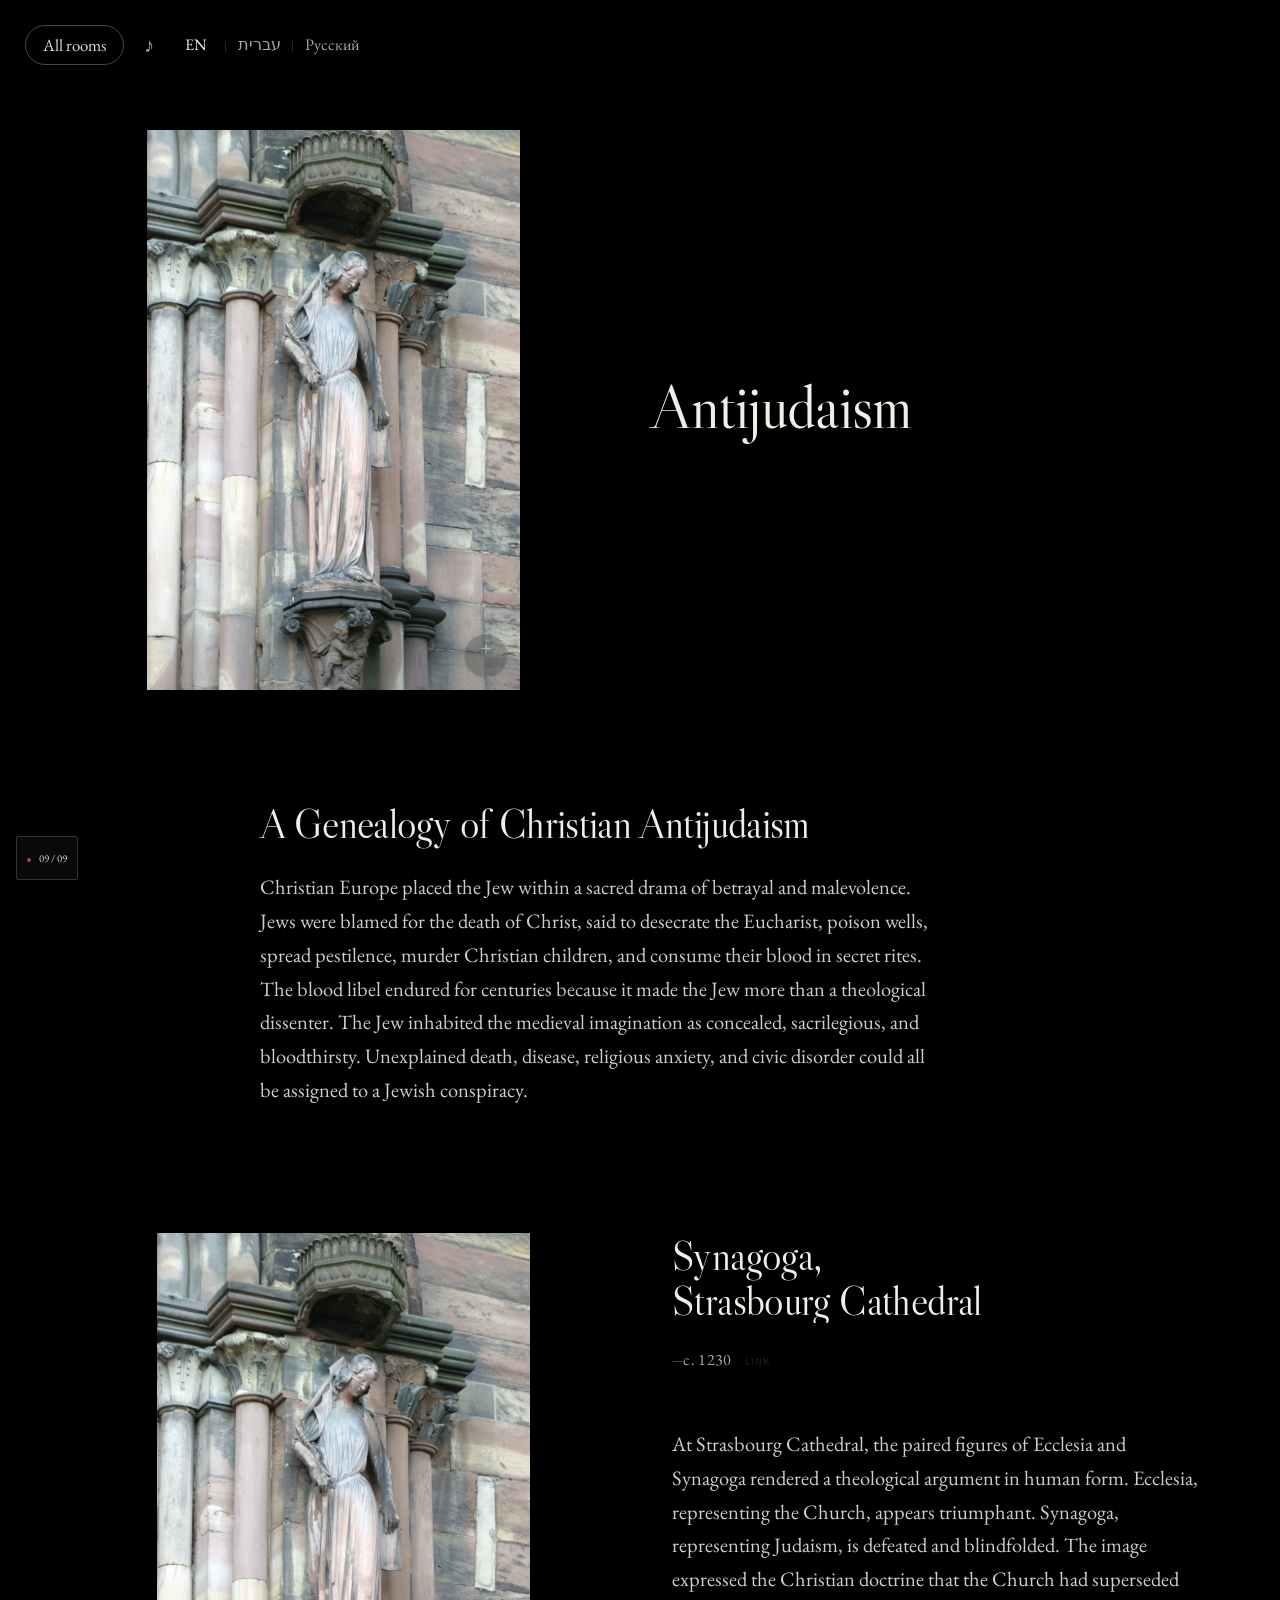
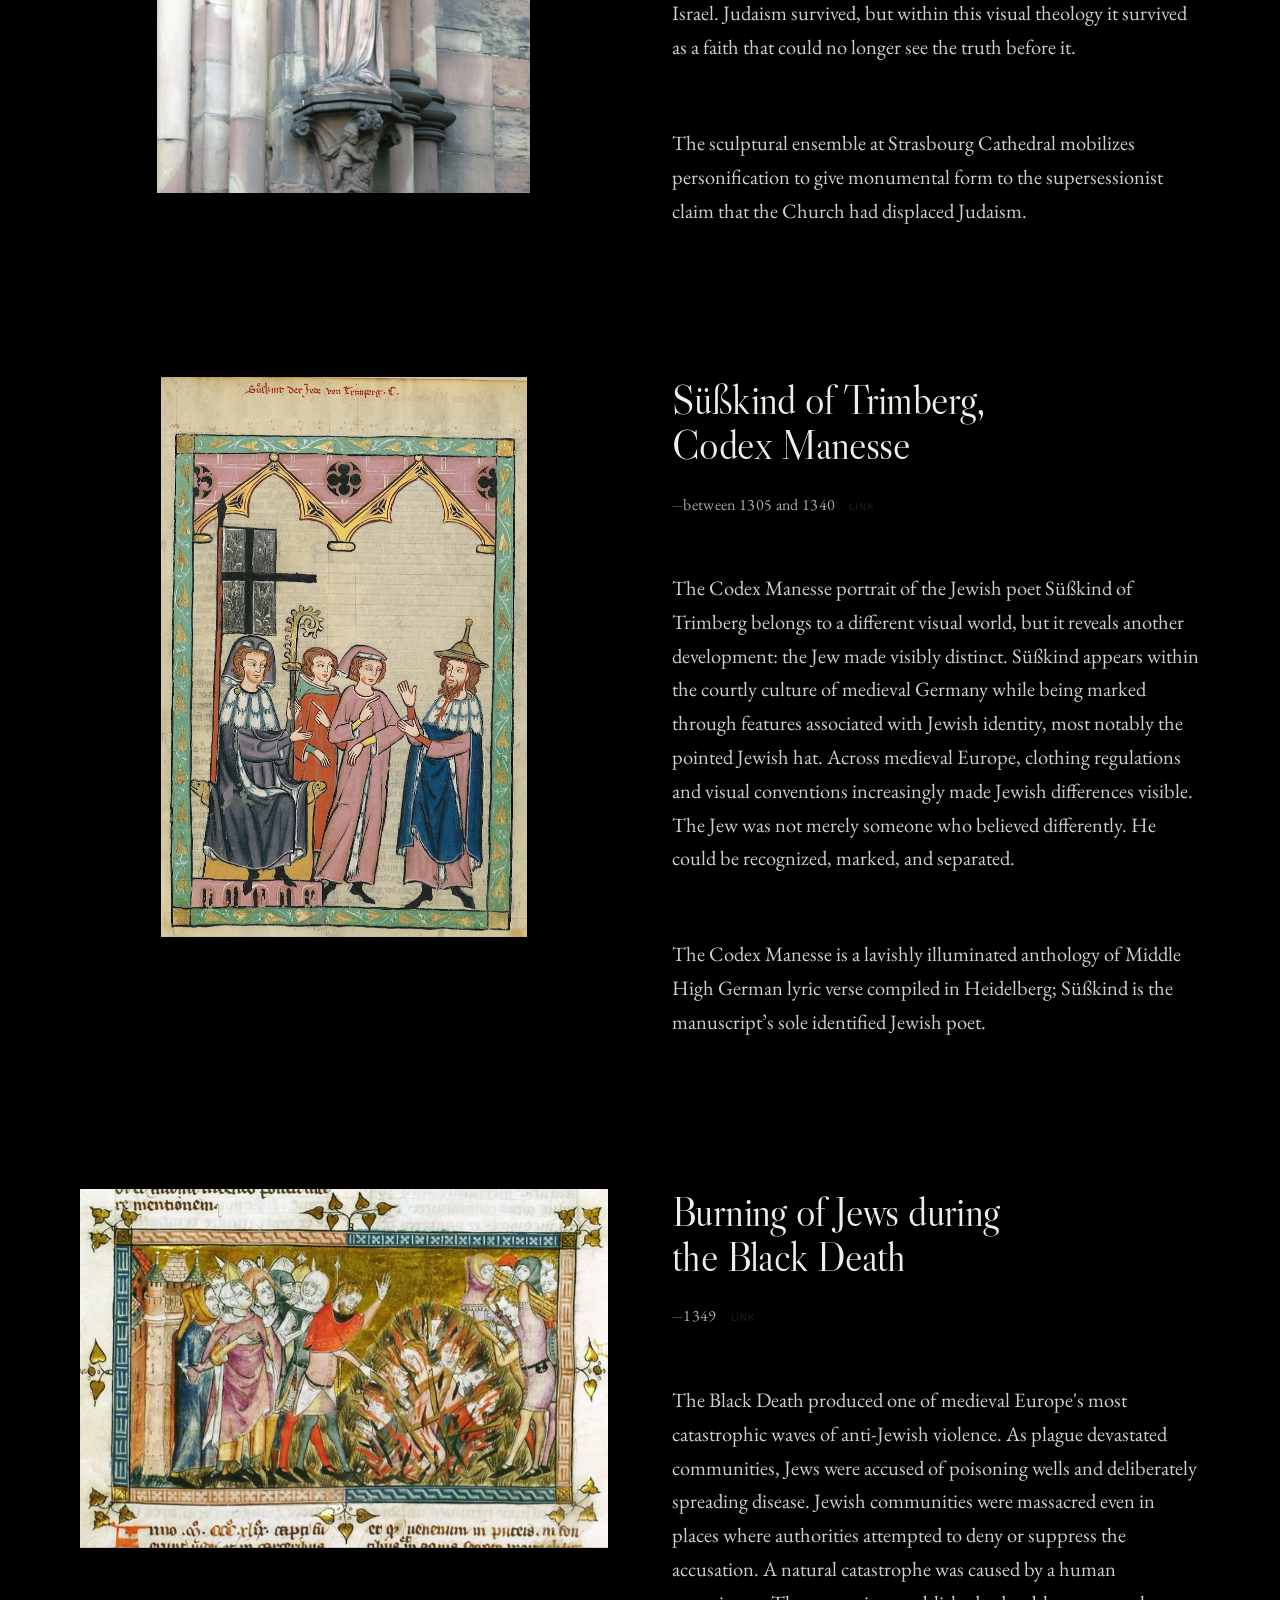
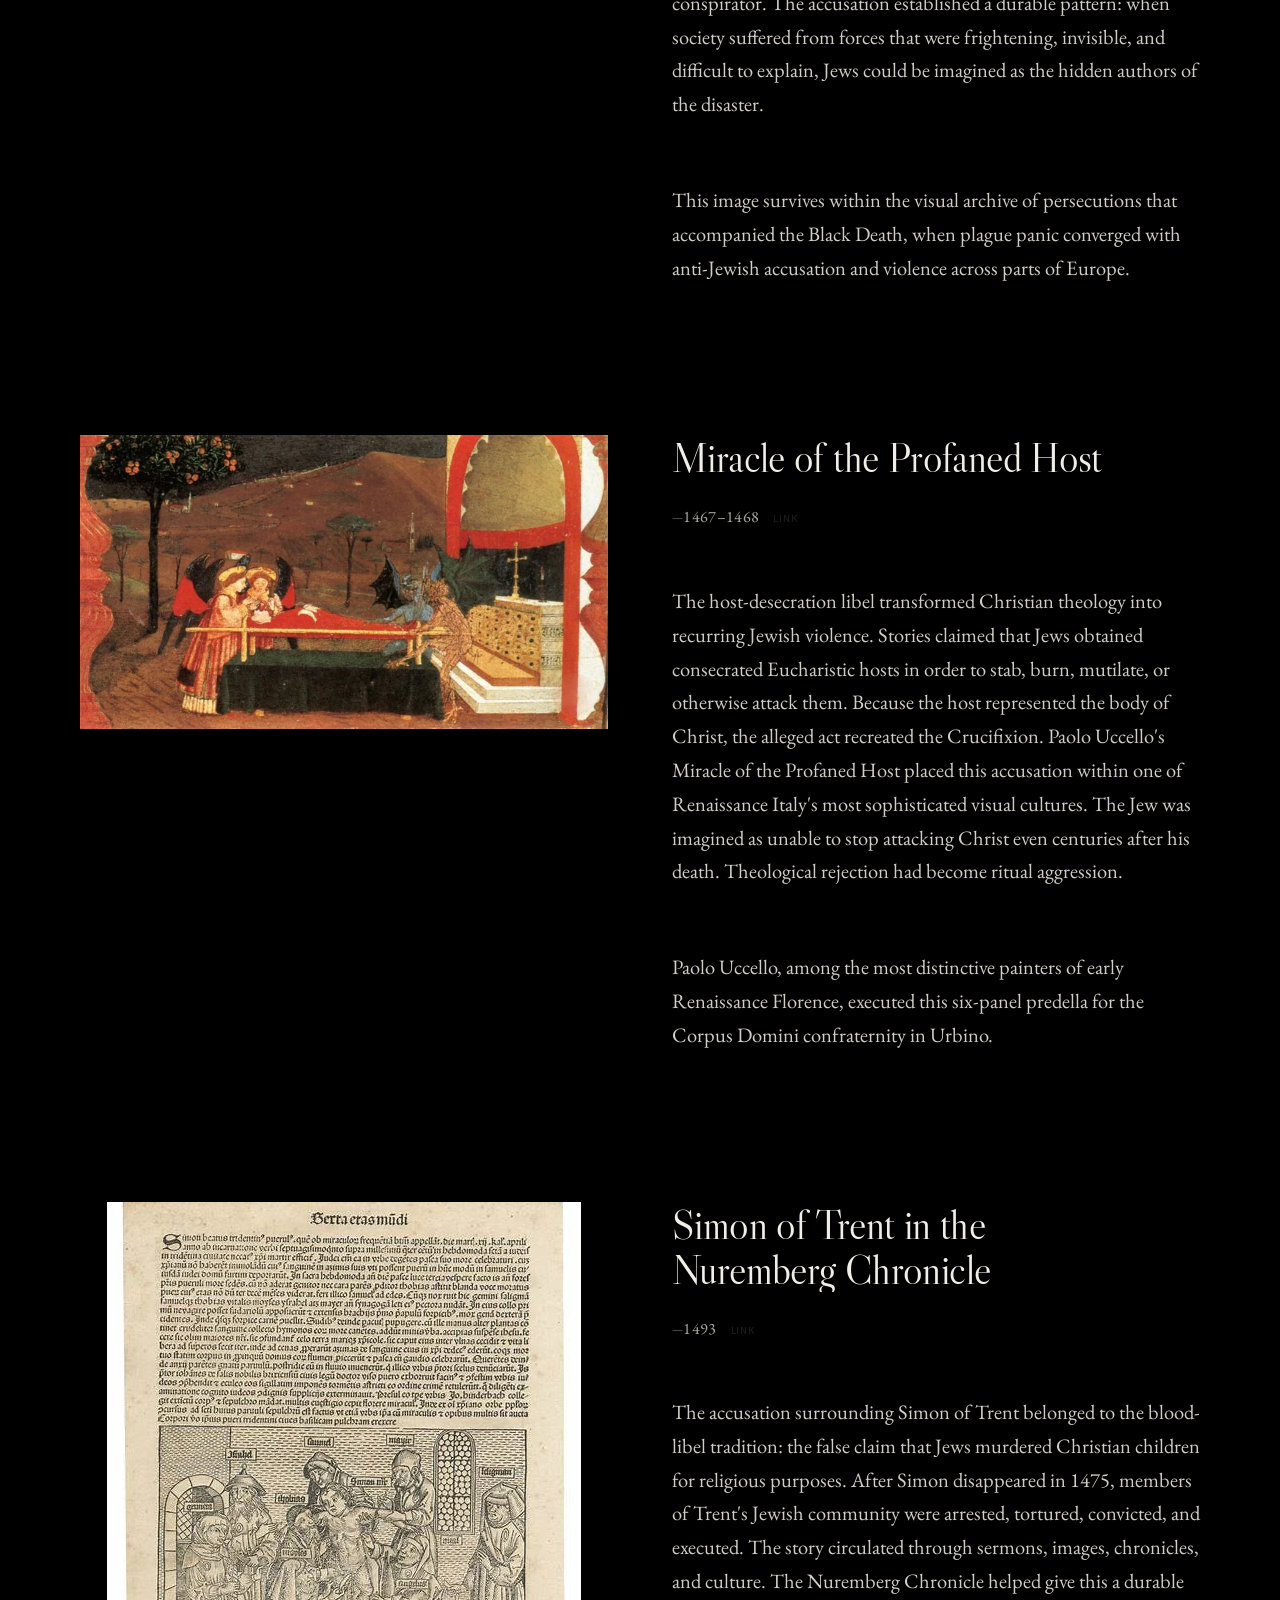
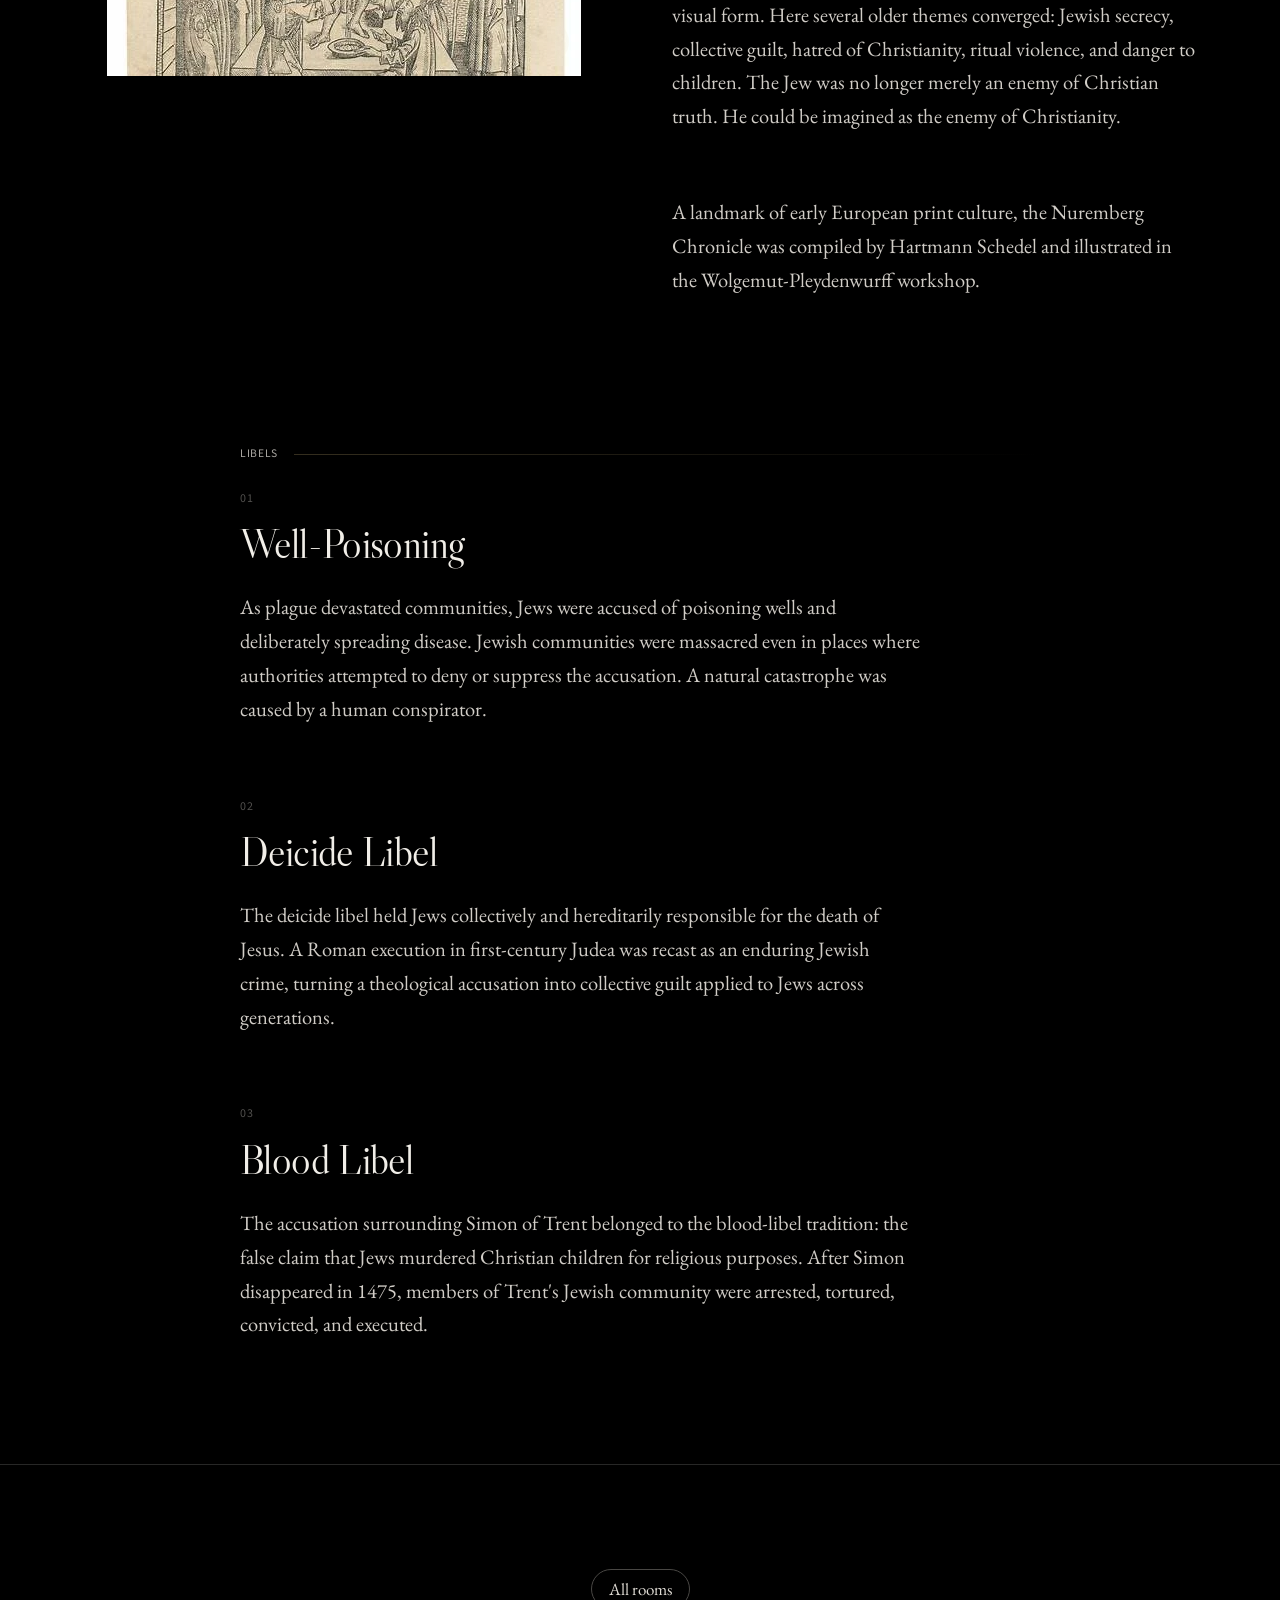
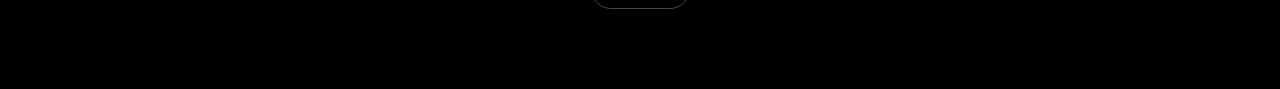
==== commit e416817d: "Use supplied source wording and remove Wilhelm Marr commentary" ====
--- a/antijudaism.html
+++ b/antijudaism.html
@@ -461,9 +461,7 @@
 </div>
 </div>
 </header><section class="genealogy-script genealogy-intro script-right"><div class="genealogy-script-inner"><div class="genealogy-script-copy"><h3 aria-level="2" data-en="A Genealogy of Christian Antijudaism" data-he="גנאלוגיה של אנטי־יהדות נוצרית" data-ru="Генеалогия христианского антииудаизма" role="heading">A Genealogy of Christian Antijudaism</h3>
-<p data-en="Antijudaism preceded modern antisemitism by centuries." data-he="האנטי־יהדות קדמה לאנטישמיות המודרנית במאות שנים." data-ru="Антииудаизм предшествовал современному антисемитизму на многие столетия.">Antijudaism preceded modern antisemitism by centuries.</p>
-<p data-en="Its central language was theological. Jews were represented as spiritually blind, collectively guilty, stubborn in their rejection of Christianity, and dangerous to Christian society. Over time, doctrine became image, accusation, law, folklore, and violence." data-he="שפתו המרכזית הייתה תיאולוגית. יהודים הוצגו כעיוורים מבחינה רוחנית, כאשמים קולקטיבית, כעקשנים בדחיית הנצרות וכמסוכנים לחברה הנוצרית. עם הזמן הפכה הדוקטרינה לדימוי, להאשמה, לחוק, לפולקלור ולאלימות." data-ru="Его основным языком был богословский. Евреев изображали духовно слепыми, коллективно виновными, упрямыми в отвержении христианства и опасными для христианского общества. Со временем доктрина превращалась в образ, обвинение, закон, фольклор и насилие.">Its central language was theological. Jews were represented as spiritually blind, collectively guilty, stubborn in their rejection of Christianity, and dangerous to Christian society. Over time, doctrine became image, accusation, law, folklore, and violence.</p>
-<p data-en="The underlying structure endured: Jews were imagined not simply as people who practiced another religion, but as an alien presence capable of corrupting, contaminating, or attacking the sacred order around them." data-he="המבנה הבסיסי נשמר: יהודים לא דומיינו רק כאנשים המקיימים דת אחרת, אלא כנוכחות זרה המסוגלת להשחית, לזהם או לתקוף את הסדר המקודש שסביבה." data-ru="Базовая структура сохранялась: евреев представляли не просто людьми иной религии, а чужеродным присутствием, способным развращать, заражать или атаковать окружающий священный порядок.">The underlying structure endured: Jews were imagined not simply as people who practiced another religion, but as an alien presence capable of corrupting, contaminating, or attacking the sacred order around them.</p>
+<p data-en="Christian Europe placed the Jew within a sacred drama of betrayal and malevolence. Jews were blamed for the death of Christ, said to desecrate the Eucharist, poison wells, spread pestilence, murder Christian children, and consume their blood in secret rites. The blood libel endured for centuries because it made the Jew more than a theological dissenter. The Jew inhabited the medieval imagination as concealed, sacrilegious, and bloodthirsty. Unexplained death, disease, religious anxiety, and civic disorder could all be assigned to a Jewish conspiracy." data-he="אירופה הנוצרית הציבה את היהודי בתוך דרמה מקודשת של בגידה ורשעות. יהודים הואשמו במותו של ישו, בחילול האוכריסטיה, בהרעלת בארות, בהפצת מגפות, ברצח ילדים נוצרים ובצריכת דמם בטקסים חשאיים. עלילת הדם שרדה מאות שנים מפני שהפכה את היהודי ליותר מחולק תיאולוגי. בדמיון ימי הביניים היהודי הופיע כנסתר, מחלל קודש וצמא דם. מוות בלתי מוסבר, מחלה, חרדה דתית ואי־סדר אזרחי יכלו כולם להיות מיוחסים לקנוניה יהודית." data-ru="Христианская Европа поместила еврея в священную драму предательства и злонамеренности. Евреев обвиняли в смерти Христа, осквернении Евхаристии, отравлении колодцев, распространении мора, убийстве христианских детей и употреблении их крови в тайных обрядах. Кровавый навет сохранялся веками, потому что делал еврея чем-то большим, чем богословским инакомыслящим. В средневековом воображении еврей был скрытным, святотатственным и кровожадным. Необъяснимую смерть, болезнь, религиозную тревогу и гражданские беспорядки можно было приписать еврейскому заговору.">Christian Europe placed the Jew within a sacred drama of betrayal and malevolence. Jews were blamed for the death of Christ, said to desecrate the Eucharist, poison wells, spread pestilence, murder Christian children, and consume their blood in secret rites. The blood libel endured for centuries because it made the Jew more than a theological dissenter. The Jew inhabited the medieval imagination as concealed, sacrilegious, and bloodthirsty. Unexplained death, disease, religious anxiety, and civic disorder could all be assigned to a Jewish conspiracy.</p>
 </div></div></section>
 <!-- CHAPTER I: SOVIET ERA -->
 <section class="exhibition-section art-portrait">
@@ -562,5 +560,5 @@
 <a class="statement-link wave-text room-pill" data-en="All rooms" data-he="כל החדרים" data-ru="Все залы" href="index.html?v=20260928-reviewed#rooms">All rooms</a>
 </footer>
 <!-- INTERACTIVE JAVASCRIPT -->
-<script src="gallery.js?v=20260924-languages-music"></script><script src="final.js?v=20260929-entry-polish"></script></body>
+<script src="gallery.js?v=20260924-languages-music"></script><script src="final.js?v=20261011-source-wording"></script></body>
 </html>
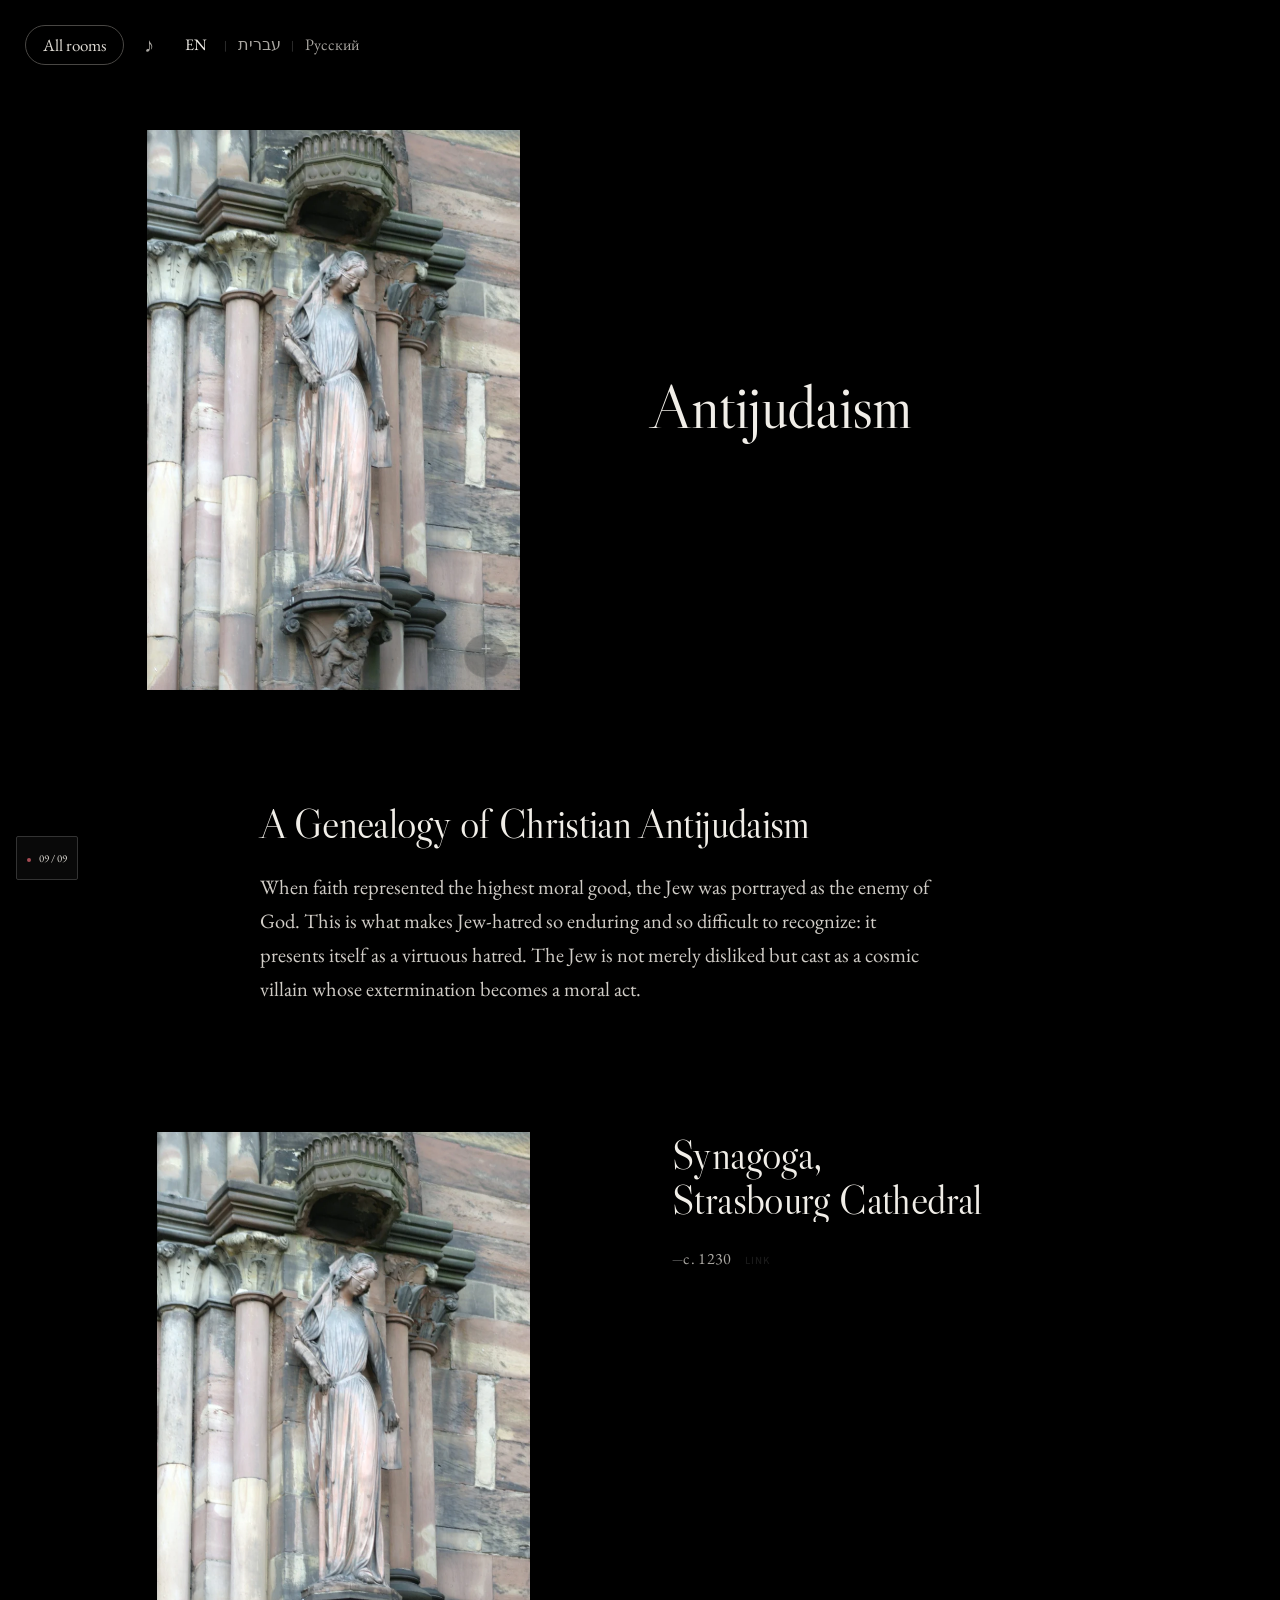
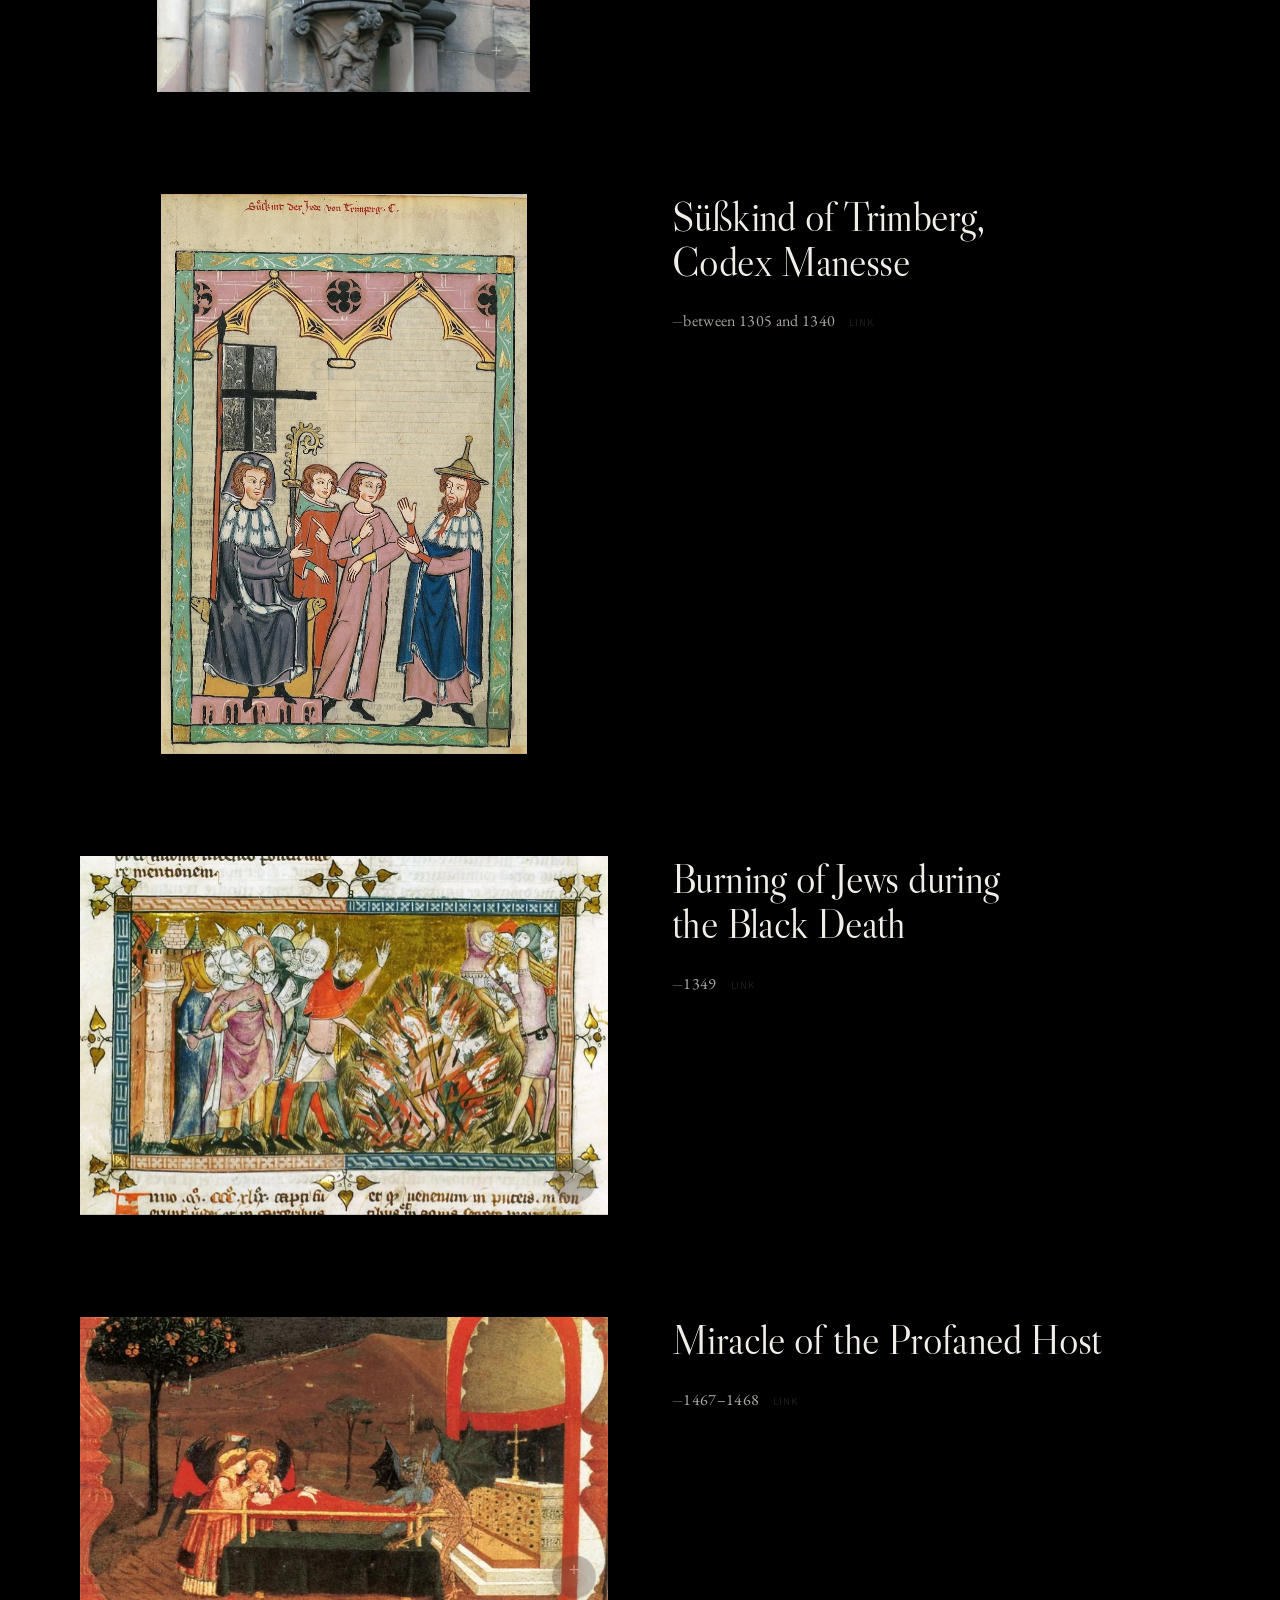
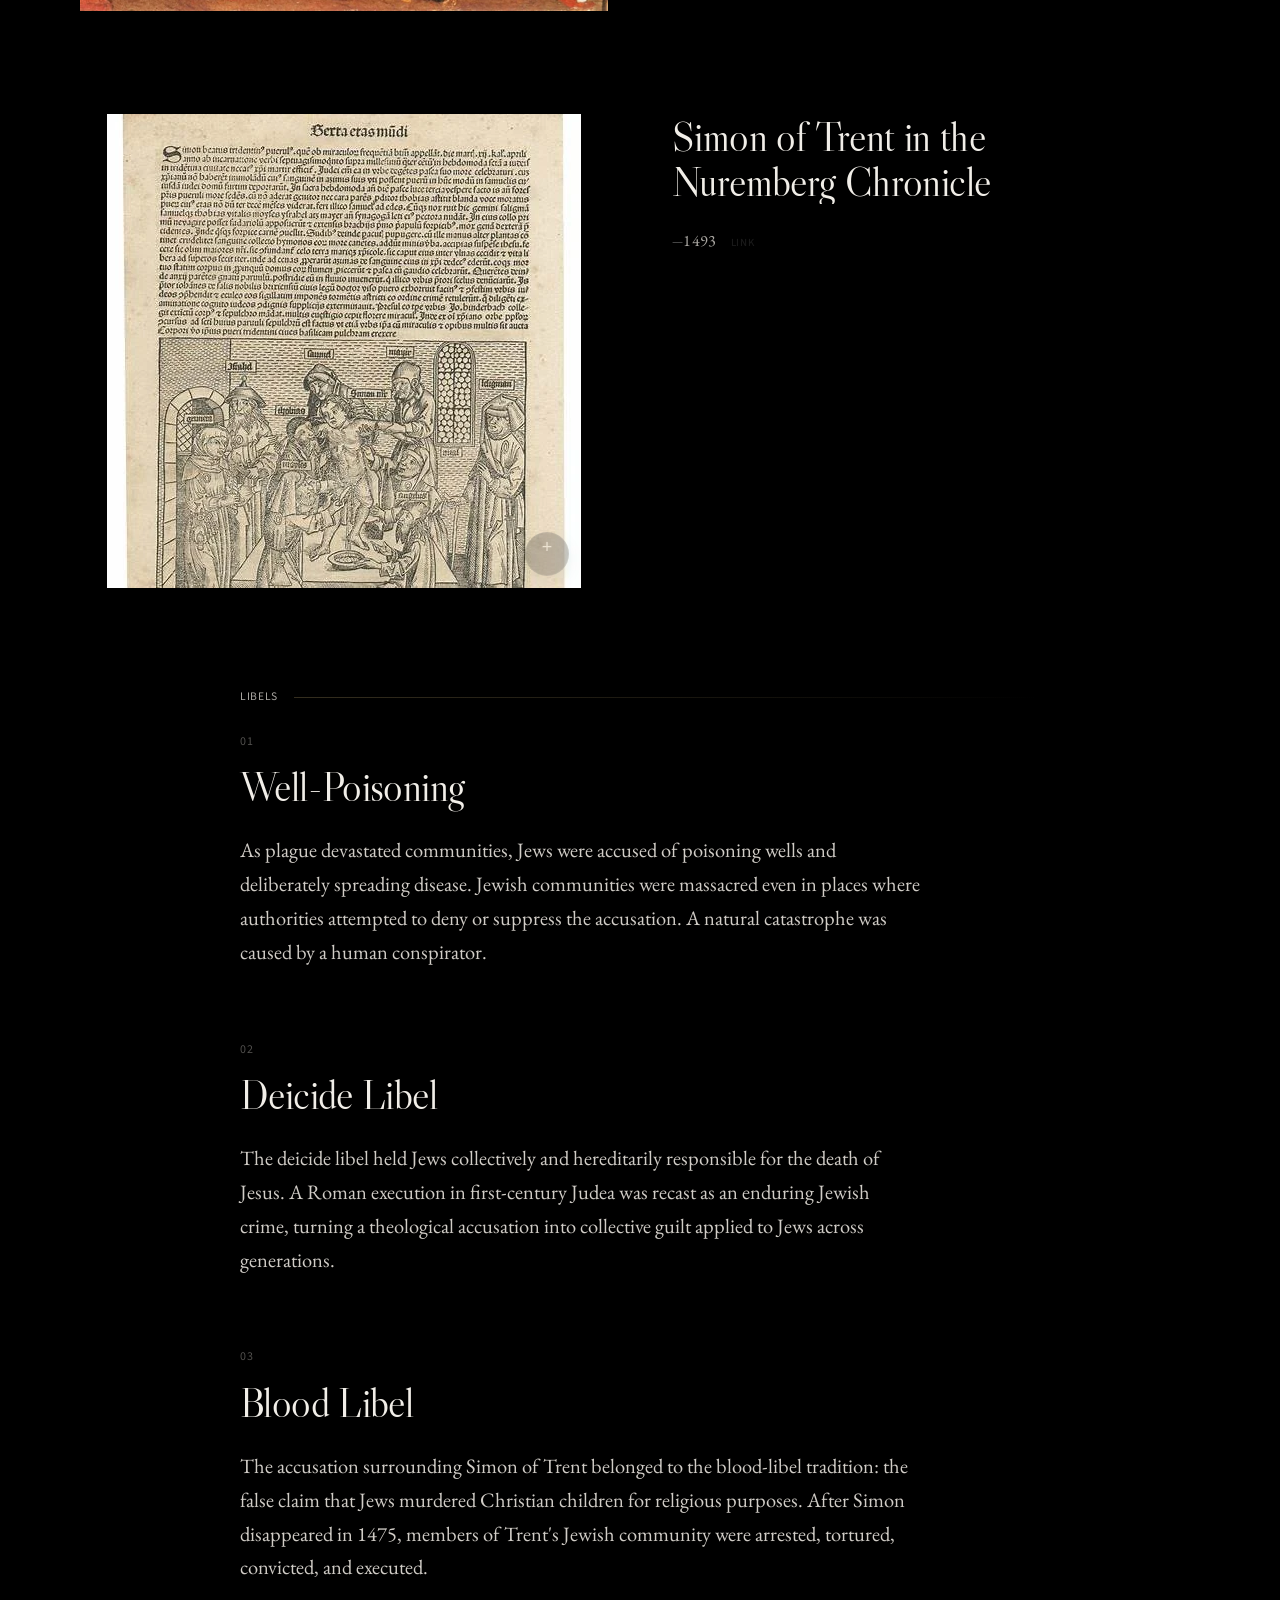
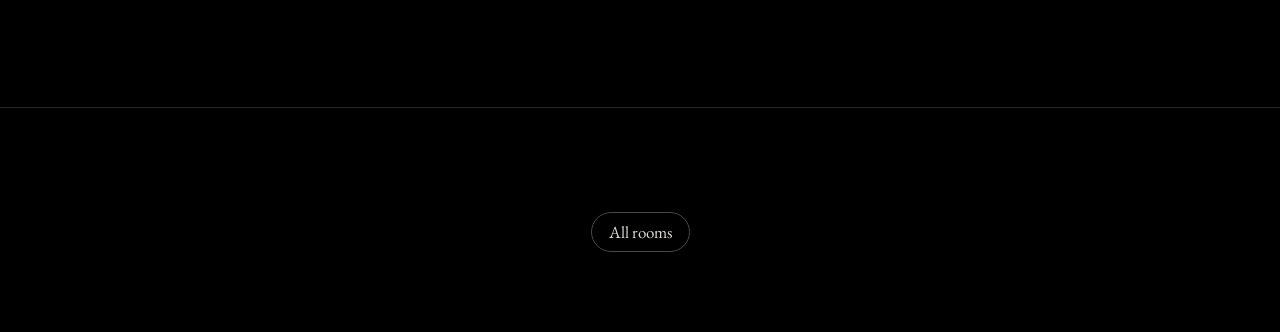
==== commit 7b899f9a: "Apply reviewed verbatim source copy and remove image descriptions" ====
--- a/antijudaism.html
+++ b/antijudaism.html
@@ -460,9 +460,11 @@
 <h1 class="hero-title wave-text" data-en="Antijudaism" data-he="אנטי-יהדות" data-ru="Антииудаизм">Antijudaism</h1>
 </div>
 </div>
-</header><section class="genealogy-script genealogy-intro script-right"><div class="genealogy-script-inner"><div class="genealogy-script-copy"><h3 aria-level="2" data-en="A Genealogy of Christian Antijudaism" data-he="גנאלוגיה של אנטי־יהדות נוצרית" data-ru="Генеалогия христианского антииудаизма" role="heading">A Genealogy of Christian Antijudaism</h3>
-<p data-en="Christian Europe placed the Jew within a sacred drama of betrayal and malevolence. Jews were blamed for the death of Christ, said to desecrate the Eucharist, poison wells, spread pestilence, murder Christian children, and consume their blood in secret rites. The blood libel endured for centuries because it made the Jew more than a theological dissenter. The Jew inhabited the medieval imagination as concealed, sacrilegious, and bloodthirsty. Unexplained death, disease, religious anxiety, and civic disorder could all be assigned to a Jewish conspiracy." data-he="אירופה הנוצרית הציבה את היהודי בתוך דרמה מקודשת של בגידה ורשעות. יהודים הואשמו במותו של ישו, בחילול האוכריסטיה, בהרעלת בארות, בהפצת מגפות, ברצח ילדים נוצרים ובצריכת דמם בטקסים חשאיים. עלילת הדם שרדה מאות שנים מפני שהפכה את היהודי ליותר מחולק תיאולוגי. בדמיון ימי הביניים היהודי הופיע כנסתר, מחלל קודש וצמא דם. מוות בלתי מוסבר, מחלה, חרדה דתית ואי־סדר אזרחי יכלו כולם להיות מיוחסים לקנוניה יהודית." data-ru="Христианская Европа поместила еврея в священную драму предательства и злонамеренности. Евреев обвиняли в смерти Христа, осквернении Евхаристии, отравлении колодцев, распространении мора, убийстве христианских детей и употреблении их крови в тайных обрядах. Кровавый навет сохранялся веками, потому что делал еврея чем-то большим, чем богословским инакомыслящим. В средневековом воображении еврей был скрытным, святотатственным и кровожадным. Необъяснимую смерть, болезнь, религиозную тревогу и гражданские беспорядки можно было приписать еврейскому заговору.">Christian Europe placed the Jew within a sacred drama of betrayal and malevolence. Jews were blamed for the death of Christ, said to desecrate the Eucharist, poison wells, spread pestilence, murder Christian children, and consume their blood in secret rites. The blood libel endured for centuries because it made the Jew more than a theological dissenter. The Jew inhabited the medieval imagination as concealed, sacrilegious, and bloodthirsty. Unexplained death, disease, religious anxiety, and civic disorder could all be assigned to a Jewish conspiracy.</p>
-</div></div></section>
+</header><section class="genealogy-script genealogy-intro script-right"><div class="genealogy-script-inner"><div class="genealogy-script-copy"><h3 aria-level="2" data-en="A Genealogy of Christian Antijudaism" data-he="גנאלוגיה של אנטי־יהדות נוצרית" data-ru="Генеалогия христианского антииудаизма" role="heading">A Genealogy of Christian Antijudaism</h3>
+
+
+<p lang="en" dir="ltr" data-en="When faith represented the highest moral good, the Jew was portrayed as the enemy of God.">When faith represented the highest moral good, the Jew was portrayed as the enemy of God.</p>
+<p lang="en" dir="ltr" data-en="This is what makes Jew-hatred so enduring and so difficult to recognize: it presents itself as a virtuous hatred. The Jew is not merely disliked but cast as a cosmic villain whose extermination becomes a moral act.">This is what makes Jew-hatred so enduring and so difficult to recognize: it presents itself as a virtuous hatred. The Jew is not merely disliked but cast as a cosmic villain whose extermination becomes a moral act.</p></div></div></section>
 <!-- CHAPTER I: SOVIET ERA -->
 <section class="exhibition-section art-portrait">
 <div class="exhibition-container">
@@ -477,8 +479,6 @@
 <div><strong data-en="Creator:" data-he="יוצר:" data-ru="Автор:">Creator:</strong> <span class="wave-text" data-en="Unknown Gothic sculptor; photograph by Rama" data-he="פסל גותי לא ידוע; צילום: ראמה" data-ru="Неизвестный готический скульптор; фотография Рамы">Unknown Gothic sculptor; photograph by Rama</span></div>
 <div><strong data-en="Date:" data-he="תאריך:" data-ru="Дата:">Date:</strong> <span class="wave-text" data-en="c. 1230 (sculpture); 2006 photograph" data-he="בקירוב 1230 (פסל); צילום מ־2006" data-ru="ок. 1230 (скульптура); фотография 2006 года">c. 1230 (sculpture); 2006 photograph</span></div>
 </div>
-<div class="info-block" data-catalogue-role="creator"><p class="wave-p wave-text" data-en="The sculptural ensemble at Strasbourg Cathedral mobilizes personification to give monumental form to the supersessionist claim that the Church had displaced Judaism." data-he="המכלול הפיסולי בקתדרלת שטרסבורג מגייס האנשה כדי להעניק צורה מונומנטלית לטענה הסופרססיוניסטית שלפיה הכנסייה דחקה את היהדות ממעמדה." data-ru="Скульптурный ансамбль Страсбургского собора обращается к персонификации, придавая монументальную форму супрессионистскому тезису о том, что Церковь вытеснила иудаизм.">The sculptural ensemble at Strasbourg Cathedral mobilizes personification to give monumental form to the supersessionist claim that the Church had displaced Judaism.</p></div>
-<div class="info-block" data-catalogue-role="object"><p class="wave-p wave-text source-locked-copy" data-en="At Strasbourg Cathedral, the paired figures of Ecclesia and Synagoga rendered a theological argument in human form." data-he="בקתדרלת שטרסבורג, הדמויות המקבילות אקלזיה וסינאגוגה העניקו לטיעון תיאולוגי צורה אנושית." data-ru="В Страсбургском соборе парные фигуры Экклезии и Синагоги воплотили богословский аргумент в человеческой форме.">At Strasbourg Cathedral, the paired figures of Ecclesia and Synagoga rendered a theological argument in human form.</p><p class="wave-p wave-text source-locked-copy" data-en="Ecclesia, representing the Church, appears triumphant. Synagoga, representing Judaism, is defeated and blindfolded. The image expressed the Christian doctrine that the Church had superseded Israel. Judaism survived, but within this visual theology it survived as a faith that could no longer see the truth before it." data-he="אקלזיה, המייצגת את הכנסייה, נראית מנצחת. סינאגוגה, המייצגת את היהדות, מובסת ועיניה מכוסות. הדימוי ביטא את הדוקטרינה הנוצרית שלפיה הכנסייה החליפה את ישראל. היהדות שרדה, אך בתוך התיאולוגיה החזותית הזאת היא שרדה כאמונה שאינה מסוגלת עוד לראות את האמת הניצבת לפניה." data-ru="Экклезия, олицетворяющая Церковь, изображена победительницей. Синагога, олицетворяющая иудаизм, побеждена и с завязанными глазами. Образ выражал христианское учение о том, что Церковь заменила Израиль. Иудаизм сохранялся, но в этой визуальной теологии — как вера, уже неспособная увидеть истину перед собой.">Ecclesia, representing the Church, appears triumphant. Synagoga, representing Judaism, is defeated and blindfolded. The image expressed the Christian doctrine that the Church had superseded Israel. Judaism survived, but within this visual theology it survived as a faith that could no longer see the truth before it.</p></div>
 </div>
 </div>
 </section>
@@ -495,8 +495,6 @@
 <div><strong data-en="Creator:" data-he="יוצר:" data-ru="Автор:">Creator:</strong> <span class="wave-text" data-en="Master of the Codex Manesse, Additional Painter I" data-he="אמן קודקס מאנסה, הצייר הנוסף הראשון" data-ru="Мастер Кодекса Манессе, дополнительный художник I">Master of the Codex Manesse, Additional Painter I</span></div>
 <div><strong data-en="Date:" data-he="תאריך:" data-ru="Дата:">Date:</strong> <span class="wave-text" data-en="between 1305 and 1340" data-he="בין 1305 ל־1340" data-ru="между 1305 и 1340 годами">between 1305 and 1340</span></div>
 </div>
-<div class="info-block" data-catalogue-role="creator"><p class="wave-p wave-text" data-en="The Codex Manesse is a lavishly illuminated anthology of Middle High German lyric verse compiled in Heidelberg; Süßkind is the manuscript’s sole identified Jewish poet." data-he="קודקס מאנסה הוא אנתולוגיה מאוירת בפאר של שירה לירית בגרמנית עילית תיכונה, שנערכה בהיידלברג; זיסקינד הוא המשורר היהודי המזוהה היחיד בכתב היד." data-ru="Кодекс Манессе — роскошно иллюминированная антология средневерхненемецкой лирики, составленная в Гейдельберге; Зюскинд — единственный идентифицированный еврейский поэт рукописи.">The Codex Manesse is a lavishly illuminated anthology of Middle High German lyric verse compiled in Heidelberg; Süßkind is the manuscript’s sole identified Jewish poet.</p></div>
-<div class="info-block" data-catalogue-role="object"><p class="wave-p wave-text source-locked-copy" data-en="The Codex Manesse portrait of the Jewish poet Süßkind of Trimberg belongs to a different visual world, but it reveals another development: the Jew made visibly distinct." data-he="דיוקנו של המשורר היהודי זיסקינד מטרימברג בקודקס מאנסה שייך לעולם חזותי אחר, אך הוא חושף התפתחות נוספת: הפיכת היהודי לשונה באופן הנראה לעין." data-ru="Портрет еврейского поэта Зюскинда фон Тримберга в Кодексе Манессе принадлежит иному визуальному миру, но показывает ещё одно развитие: еврей становится зримо отличимым.">The Codex Manesse portrait of the Jewish poet Süßkind of Trimberg belongs to a different visual world, but it reveals another development: the Jew made visibly distinct.</p><p class="wave-p wave-text source-locked-copy" data-en="Süßkind appears within the courtly culture of medieval Germany while being marked through features associated with Jewish identity, most notably the pointed Jewish hat." data-he="זיסקינד מופיע בתוך תרבות החצר של גרמניה בימי הביניים, ובו בזמן מסומן במאפיינים שנקשרו לזהות יהודית, ובראשם הכובע היהודי המחודד." data-ru="Зюскинд представлен внутри придворной культуры средневековой Германии и одновременно отмечен признаками, связанными с еврейской идентичностью, прежде всего остроконечной еврейской шляпой.">Süßkind appears within the courtly culture of medieval Germany while being marked through features associated with Jewish identity, most notably the pointed Jewish hat.</p><p class="wave-p wave-text source-locked-copy" data-en="Across medieval Europe, clothing regulations and visual conventions increasingly made Jewish differences visible. The Jew was not merely someone who believed differently. He could be recognized, marked, and separated." data-he="ברחבי אירופה של ימי הביניים, תקנות לבוש ומוסכמות חזותיות הפכו יותר ויותר את השוני היהודי לנראה. היהודי לא היה רק מי שהאמין אחרת. אפשר היה לזהותו, לסמנו ולהפרידו." data-ru="По всей средневековой Европе предписания об одежде и визуальные условности всё чаще делали еврейское отличие видимым. Еврей был не просто человеком иной веры. Его можно было распознать, пометить и отделить.">Across medieval Europe, clothing regulations and visual conventions increasingly made Jewish differences visible. The Jew was not merely someone who believed differently. He could be recognized, marked, and separated.</p></div>
 </div>
 </div>
 </section>
@@ -513,8 +511,6 @@
 <div><strong data-en="Creator:" data-he="יוצר:" data-ru="Автор:">Creator:</strong> <span class="wave-text" data-en="Medieval manuscript illuminator" data-he="מאייר כתב־יד מימי הביניים" data-ru="Средневековый миниатюрист">Medieval manuscript illuminator</span></div>
 <div><strong data-en="Date:" data-he="תאריך:" data-ru="Дата:">Date:</strong> <span class="wave-text" data-en="1349" data-he="1349" data-ru="1349">1349</span></div>
 </div>
-<div class="info-block" data-catalogue-role="creator"><p class="wave-p wave-text" data-en="This image survives within the visual archive of persecutions that accompanied the Black Death, when plague panic converged with anti-Jewish accusation and violence across parts of Europe." data-he="דימוי זה שרד בתוך הארכיון החזותי של הרדיפות שליוו את המוות השחור, כאשר בהלת המגפה הצטלבה עם האשמות ואלימות אנטי־יהודיות בחלקים מאירופה." data-ru="Это изображение сохранилось в визуальном архиве преследований эпохи Чёрной смерти, когда чумная паника сочеталась с антиеврейскими обвинениями и насилием в разных частях Европы.">This image survives within the visual archive of persecutions that accompanied the Black Death, when plague panic converged with anti-Jewish accusation and violence across parts of Europe.</p></div>
-<div class="info-block" data-catalogue-role="object"><p class="wave-p wave-text source-locked-copy" data-en="The Black Death produced one of medieval Europe's most catastrophic waves of anti-Jewish violence." data-he="המוות השחור חולל אחד מגלי האלימות האנטי־יהודית הקטסטרופליים ביותר באירופה של ימי הביניים." data-ru="Чёрная смерть вызвала одну из самых катастрофических волн антиеврейского насилия в средневековой Европе.">The Black Death produced one of medieval Europe's most catastrophic waves of anti-Jewish violence.</p><p class="wave-p wave-text source-locked-copy" data-en="As plague devastated communities, Jews were accused of poisoning wells and deliberately spreading disease. Jewish communities were massacred even in places where authorities attempted to deny or suppress the accusation. A natural catastrophe was caused by a human conspirator." data-he="כאשר המגפה החריבה קהילות, יהודים הואשמו בהרעלת בארות ובהפצת המחלה במכוון. קהילות יהודיות נטבחו גם במקומות שבהם הרשויות ניסו להכחיש את ההאשמה או לדכאה. אסון טבע הוסבר באמצעות קושר אנושי." data-ru="Когда чума опустошала общины, евреев обвиняли в отравлении колодцев и преднамеренном распространении болезни. Еврейские общины уничтожали даже там, где власти пытались отрицать или подавлять обвинение. Природной катастрофе приписывали человеческого заговорщика.">As plague devastated communities, Jews were accused of poisoning wells and deliberately spreading disease. Jewish communities were massacred even in places where authorities attempted to deny or suppress the accusation. A natural catastrophe was caused by a human conspirator.</p><p class="wave-p wave-text source-locked-copy" data-en="The accusation established a durable pattern: when society suffered from forces that were frightening, invisible, and difficult to explain, Jews could be imagined as the hidden authors of the disaster." data-he="ההאשמה קבעה דפוס עמיד: כאשר החברה סבלה מכוחות מפחידים, בלתי נראים וקשים להסבר, ניתן היה לדמיין את היהודים כמחוללים הנסתרים של האסון." data-ru="Обвинение закрепило устойчивую схему: когда общество страдало от сил пугающих, невидимых и труднообъяснимых, евреев можно было представить скрытыми авторами бедствия.">The accusation established a durable pattern: when society suffered from forces that were frightening, invisible, and difficult to explain, Jews could be imagined as the hidden authors of the disaster.</p></div>
 </div>
 </div>
 </section>
@@ -531,8 +527,6 @@
 <div><strong data-en="Creator:" data-he="יוצר:" data-ru="Автор:">Creator:</strong> <span class="wave-text" data-en="Paolo Uccello" data-he="פאולו אוצ׳לו" data-ru="Паоло Уччелло">Paolo Uccello</span></div>
 <div><strong data-en="Date:" data-he="תאריך:" data-ru="Дата:">Date:</strong> <span class="wave-text" data-en="1467–1468" data-he="1467–1468" data-ru="1467–1468">1467–1468</span></div>
 </div>
-<div class="info-block" data-catalogue-role="creator"><p class="wave-p wave-text" data-en="Paolo Uccello, among the most distinctive painters of early Renaissance Florence, executed this six-panel predella for the Corpus Domini confraternity in Urbino." data-he="פאולו אוצ'לו, מן הציירים הייחודיים של פירנצה בראשית הרנסנס, יצר את הפרדלה בת ששת הלוחות עבור אחוות קורפוס דומיני באורבינו." data-ru="Паоло Уччелло, один из наиболее самобытных мастеров раннего флорентийского Ренессанса, исполнил эту шестичастную пределлу для братства Corpus Domini в Урбино.">Paolo Uccello, among the most distinctive painters of early Renaissance Florence, executed this six-panel predella for the Corpus Domini confraternity in Urbino.</p></div>
-<div class="info-block" data-catalogue-role="object"><p class="wave-p wave-text source-locked-copy" data-en="The host-desecration libel transformed Christian theology into recurring Jewish violence." data-he="עלילת חילול לחם הקודש הפכה תיאולוגיה נוצרית לסיפור חוזר של אלימות יהודית." data-ru="Клевета об осквернении гостии превратила христианское богословие в рассказ о повторяющемся еврейском насилии.">The host-desecration libel transformed Christian theology into recurring Jewish violence.</p><p class="wave-p wave-text source-locked-copy" data-en="Stories claimed that Jews obtained consecrated Eucharistic hosts in order to stab, burn, mutilate, or otherwise attack them. Because the host represented the body of Christ, the alleged act recreated the Crucifixion. Paolo Uccello's Miracle of the Profaned Host placed this accusation within one of Renaissance Italy's most sophisticated visual cultures." data-he="סיפורים טענו שיהודים השיגו לחמי קודש מקודשים כדי לדקור, לשרוף, להשחית או לתקוף אותם בדרכים אחרות. מאחר שלחם הקודש ייצג את גופו של ישו, המעשה הנטען שיחזר את הצליבה. ״נס חילול לחם הקודש״ של פאולו אוצ׳לו הציב את ההאשמה בתוך אחת התרבויות החזותיות המתוחכמות ביותר של איטליה הרנסנסית." data-ru="Рассказы утверждали, что евреи добывали освящённые евхаристические гостии, чтобы колоть, жечь, уродовать или иным образом нападать на них. Поскольку гостия олицетворяла тело Христа, предполагаемое действие воспроизводило Распятие. «Чудо с осквернённой гостией» Паоло Уччелло поместило это обвинение в одну из самых изощрённых визуальных культур итальянского Возрождения.">Stories claimed that Jews obtained consecrated Eucharistic hosts in order to stab, burn, mutilate, or otherwise attack them. Because the host represented the body of Christ, the alleged act recreated the Crucifixion. Paolo Uccello's Miracle of the Profaned Host placed this accusation within one of Renaissance Italy's most sophisticated visual cultures.</p><p class="wave-p wave-text source-locked-copy" data-en="The Jew was imagined as unable to stop attacking Christ even centuries after his death." data-he="היהודי דומיין כמי שאינו מסוגל להפסיק לתקוף את ישו גם מאות שנים לאחר מותו." data-ru="Еврея представляли неспособным прекратить нападать на Христа даже спустя столетия после его смерти.">The Jew was imagined as unable to stop attacking Christ even centuries after his death.</p><p class="wave-p wave-text source-locked-copy" data-en="Theological rejection had become ritual aggression." data-he="דחייה תיאולוגית הפכה לתוקפנות פולחנית." data-ru="Богословское отвержение превратилось в ритуальную агрессию.">Theological rejection had become ritual aggression.</p></div>
 </div>
 </div>
 </section>
@@ -549,8 +543,6 @@
 <div><strong data-en="Creator:" data-he="יוצר:" data-ru="Автор:">Creator:</strong> <span class="wave-text" data-en="Workshop of Michael Wolgemut and Wilhelm Pleydenwurff" data-he="סדנת מיכאל וולגמוט ווילהלם פליידנוורף" data-ru="Мастерская Михаэля Вольгемута и Вильгельма Плейденвурфа">Workshop of Michael Wolgemut and Wilhelm Pleydenwurff</span></div>
 <div><strong data-en="Date:" data-he="תאריך:" data-ru="Дата:">Date:</strong> <span class="wave-text" data-en="1493" data-he="1493" data-ru="1493">1493</span></div>
 </div>
-<div class="info-block" data-catalogue-role="creator"><p class="wave-p wave-text" data-en="A landmark of early European print culture, the Nuremberg Chronicle was compiled by Hartmann Schedel and illustrated in the Wolgemut-Pleydenwurff workshop." data-he="כרוניקת נירנברג, אבן דרך בתרבות הדפוס האירופית המוקדמת, נערכה בידי הרטמן שדל ואוירה בסדנת וולגמוט־פליידנוורף." data-ru="«Нюрнбергская хроника», памятник ранней европейской печатной культуры, была составлена Хартманом Шеделем и иллюстрирована в мастерской Вольгемута—Плейденвурфа.">A landmark of early European print culture, the Nuremberg Chronicle was compiled by Hartmann Schedel and illustrated in the Wolgemut-Pleydenwurff workshop.</p></div>
-<div class="info-block" data-catalogue-role="object"><p class="wave-p wave-text source-locked-copy" data-en="The accusation surrounding Simon of Trent belonged to the blood-libel tradition: the false claim that Jews murdered Christian children for religious purposes." data-he="ההאשמה סביב סימון מטרנטו השתייכה למסורת עלילת הדם: הטענה הכוזבת שיהודים רצחו ילדים נוצרים למטרות דתיות." data-ru="Обвинение вокруг Симона Трентского принадлежало традиции кровавого навета — ложному утверждению, будто евреи убивали христианских детей в религиозных целях.">The accusation surrounding Simon of Trent belonged to the blood-libel tradition: the false claim that Jews murdered Christian children for religious purposes.</p><p class="wave-p wave-text source-locked-copy" data-en="After Simon disappeared in 1475, members of Trent's Jewish community were arrested, tortured, convicted, and executed. The story circulated through sermons, images, chronicles, and culture. The Nuremberg Chronicle helped give this a durable visual form." data-he="לאחר שסימון נעלם ב־1475, בני הקהילה היהודית של טרנטו נעצרו, עונו, הורשעו והוצאו להורג. הסיפור הופץ בדרשות, בדימויים, בכרוניקות ובתרבות. כרוניקת נירנברג סייעה להעניק לו צורה חזותית עמידה." data-ru="После исчезновения Симона в 1475 году членов еврейской общины Тренто арестовали, пытали, осудили и казнили. История распространялась через проповеди, изображения, хроники и культуру. «Нюрнбергская хроника» помогла придать ей устойчивую визуальную форму.">After Simon disappeared in 1475, members of Trent's Jewish community were arrested, tortured, convicted, and executed. The story circulated through sermons, images, chronicles, and culture. The Nuremberg Chronicle helped give this a durable visual form.</p><p class="wave-p wave-text source-locked-copy" data-en="Here several older themes converged: Jewish secrecy, collective guilt, hatred of Christianity, ritual violence, and danger to children. The Jew was no longer merely an enemy of Christian truth." data-he="כאן התלכדו כמה נושאים ותיקים: חשאיות יהודית, אשמה קולקטיבית, שנאת הנצרות, אלימות פולחנית וסכנה לילדים. היהודי כבר לא היה רק אויב האמת הנוצרית." data-ru="Здесь сошлись несколько старых тем: еврейская скрытность, коллективная вина, ненависть к христианству, ритуальное насилие и угроза детям. Еврей был уже не просто врагом христианской истины.">Here several older themes converged: Jewish secrecy, collective guilt, hatred of Christianity, ritual violence, and danger to children. The Jew was no longer merely an enemy of Christian truth.</p><p class="wave-p wave-text source-locked-copy" data-en="He could be imagined as the enemy of Christianity." data-he="אפשר היה לדמיין אותו כאויב הנצרות." data-ru="Его можно было представить врагом самого христианства.">He could be imagined as the enemy of Christianity.</p></div>
 </div>
 </div>
 </section>
@@ -560,5 +552,5 @@
 <a class="statement-link wave-text room-pill" data-en="All rooms" data-he="כל החדרים" data-ru="Все залы" href="index.html?v=20260928-reviewed#rooms">All rooms</a>
 </footer>
 <!-- INTERACTIVE JAVASCRIPT -->
-<script src="gallery.js?v=20260924-languages-music"></script><script src="final.js?v=20261011-source-wording"></script></body>
+<script src="gallery.js?v=20260924-languages-music"></script><script src="final.js?v=20261011-verbatim-approved"></script></body>
 </html>
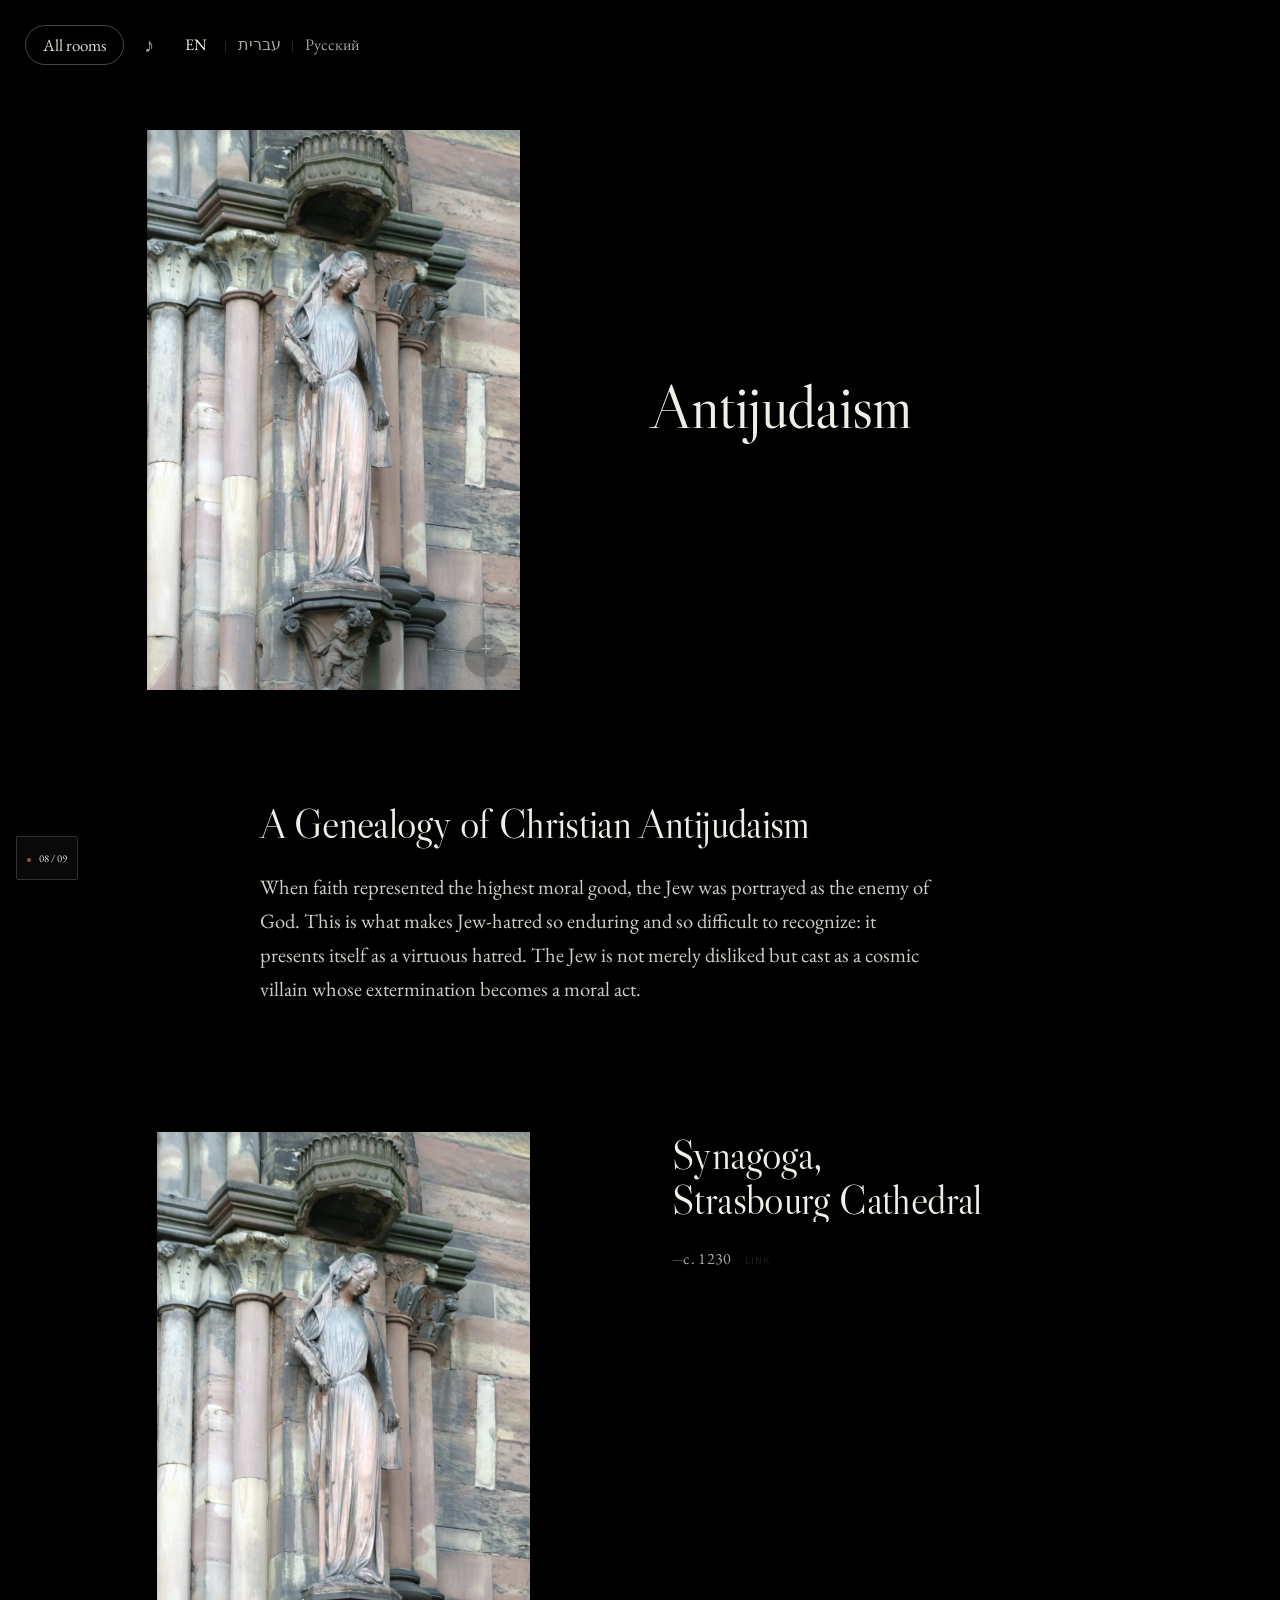
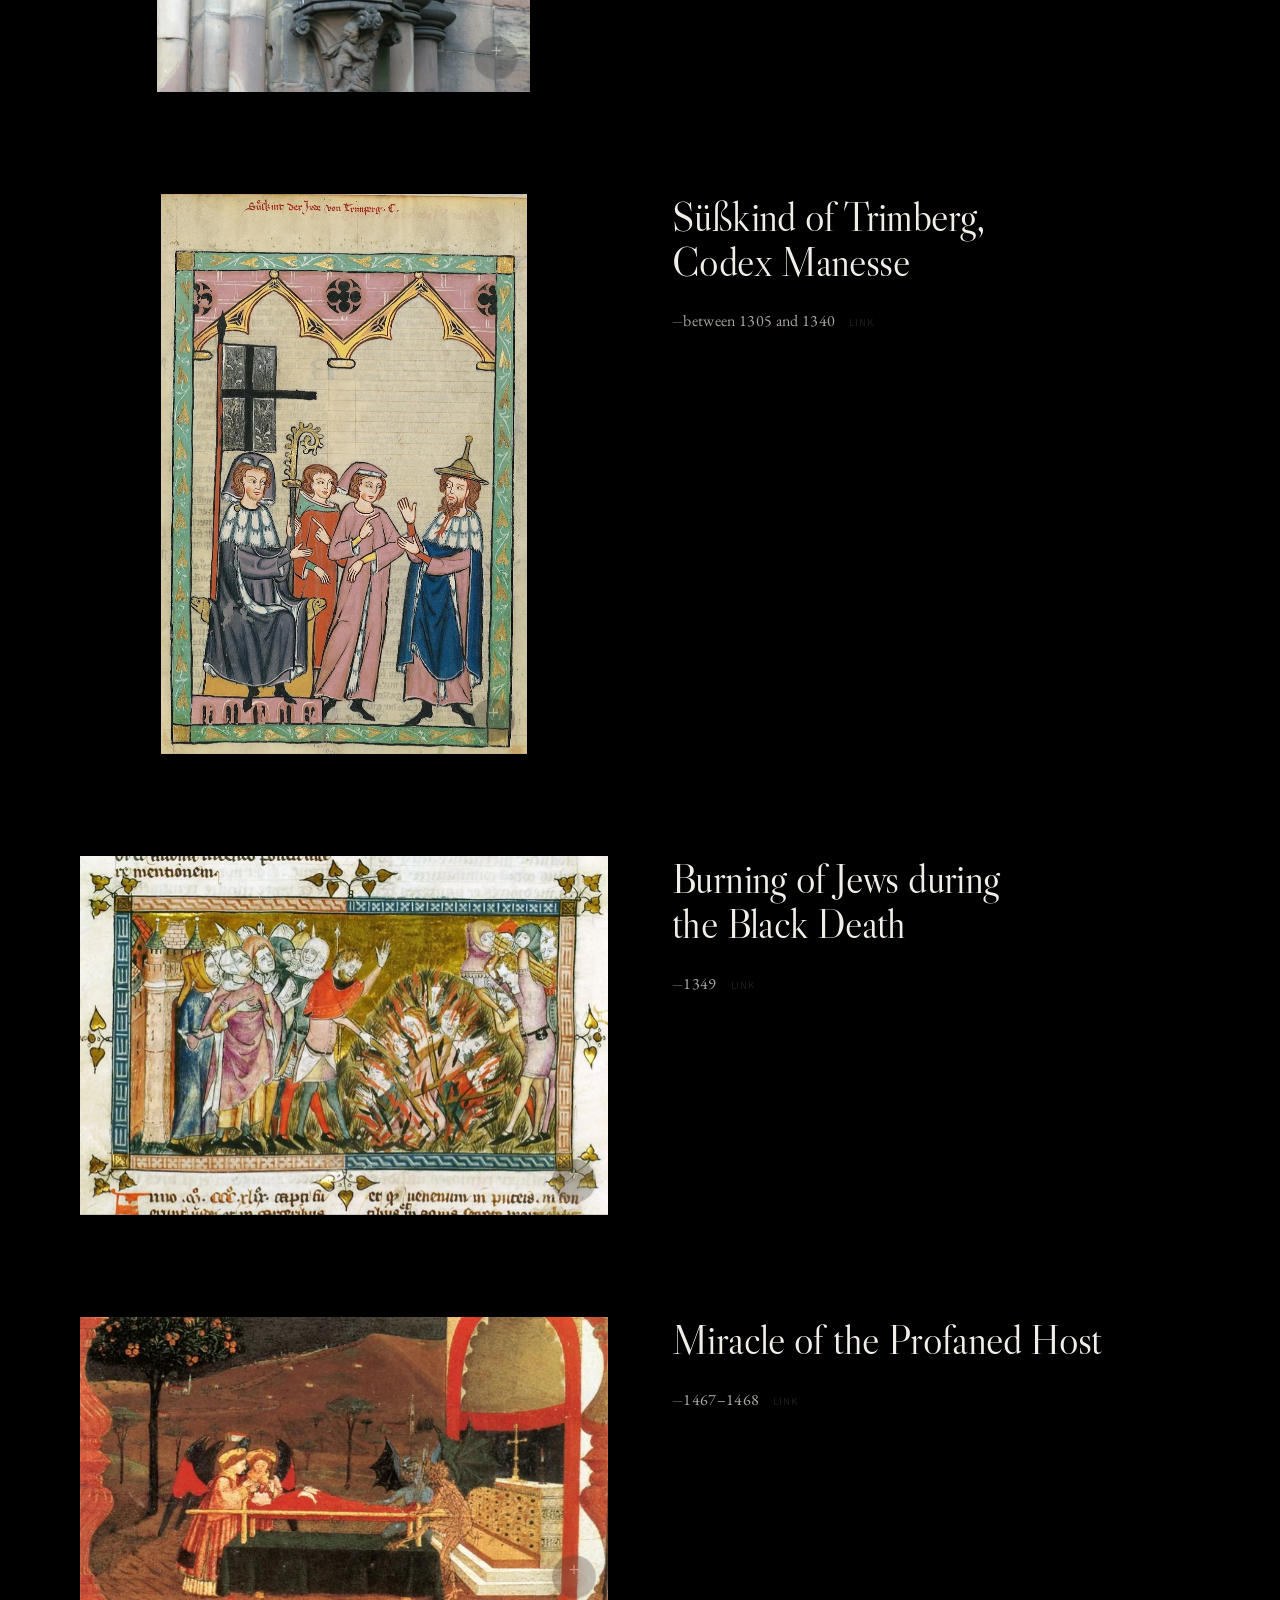
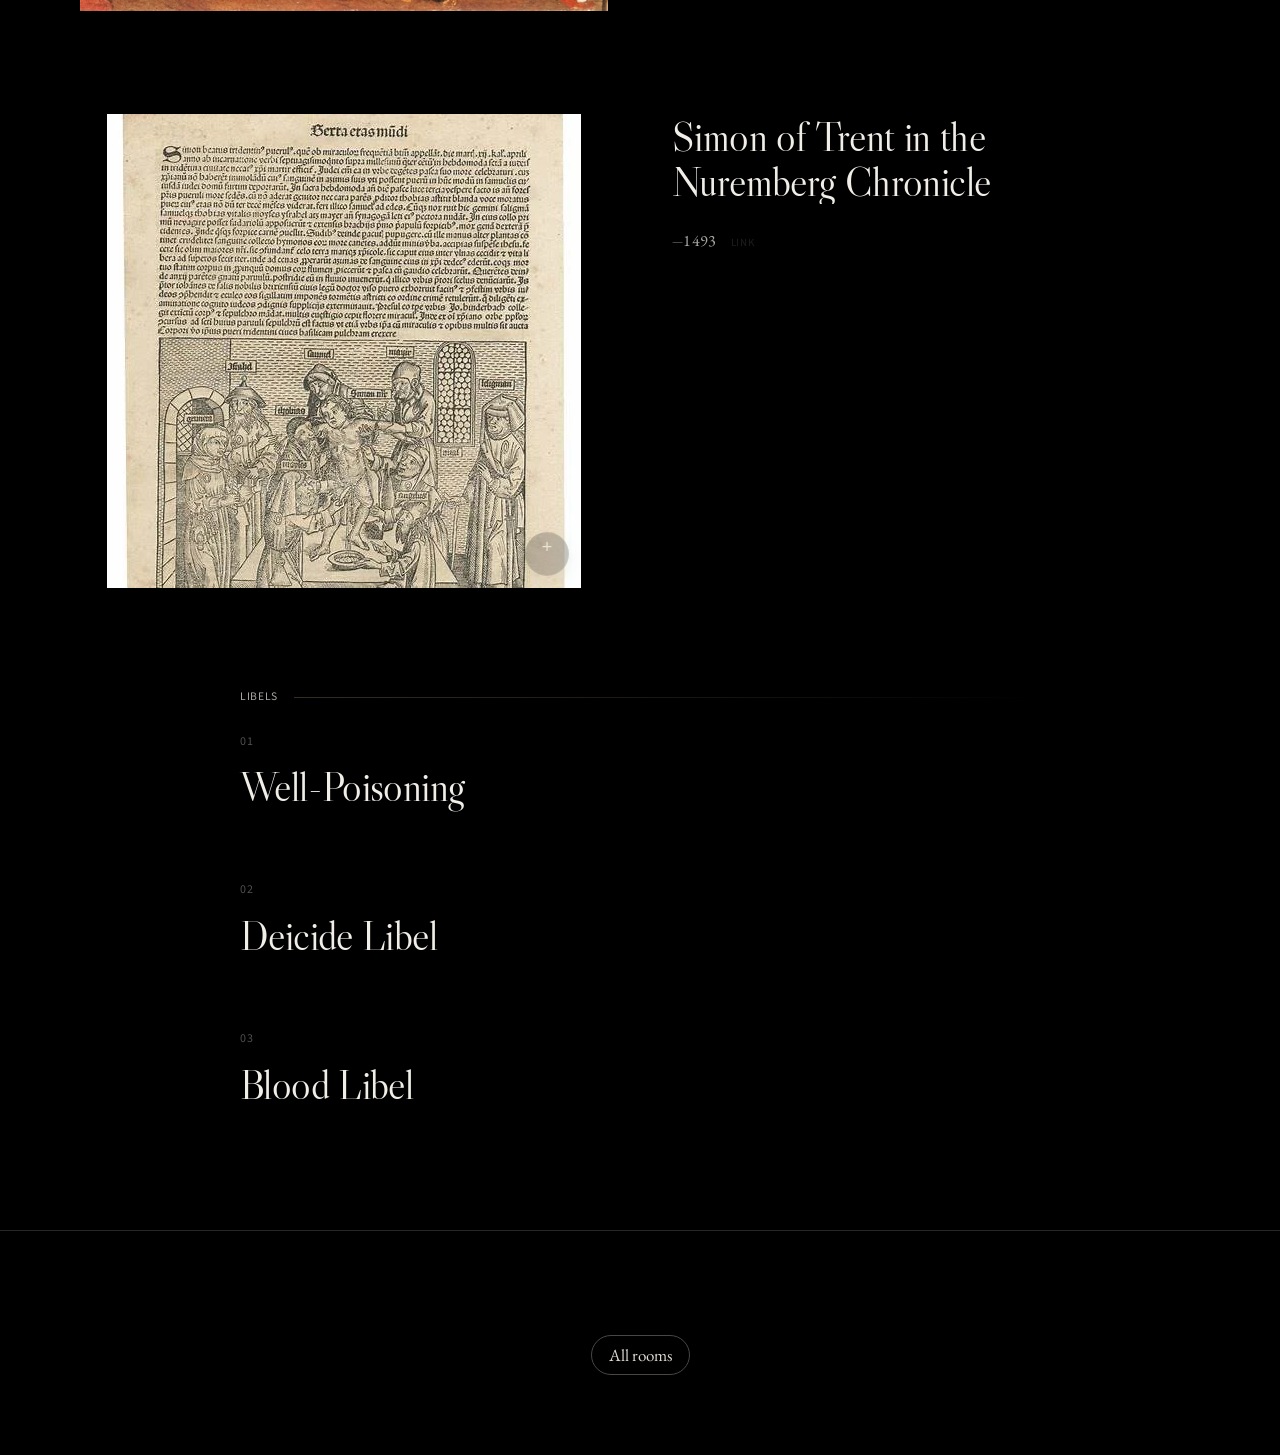
==== commit 8e0d5b8d: "Use verbatim Naya and Natasha/STOPAZ updates from Aug 11–Oct 11" ====
--- a/antijudaism.html
+++ b/antijudaism.html
@@ -1,556 +1,556 @@
-<!DOCTYPE html>
-
-<html dir="ltr" lang="en">
-<head>
-<meta charset="utf-8"/>
-<meta content="width=device-width, initial-scale=1.0, viewport-fit=cover" name="viewport"/><meta content="dark" name="color-scheme"/>
-<title>Antijudaism | Jew-Hatred Exhibition</title>
-<!-- STOPAZ SEO START -->
-<meta content="A museum-style educational genealogy of Christian antijudaism, explored through primary-source images, historical context, and recurring libels." name="description"/>
-<meta content="index,follow,max-image-preview:large" name="robots"/>
-<meta content="#17171a" name="theme-color"/>
-<link href="https://kilejones-alt.github.io/Exhibit-Full/antijudaism.html" rel="canonical"/>
-<meta content="website" property="og:type"/>
-<meta content="Stop Antizionism" property="og:site_name"/>
-<meta content="Antijudaism | Jew-Hatred Exhibition" property="og:title"/>
-<meta content="A museum-style educational genealogy of Christian antijudaism, explored through primary-source images, historical context, and recurring libels." property="og:description"/>
-<meta content="https://kilejones-alt.github.io/Exhibit-Full/antijudaism.html" property="og:url"/>
-<meta content="https://kilejones-alt.github.io/Exhibit-Full/antijudaism-1.jpg" property="og:image"/>
-<meta content="Antijudaism gallery — Stop Antizionism exhibition" property="og:image:alt"/>
-<meta content="en_US" property="og:locale"/>
-<meta content="summary_large_image" name="twitter:card"/>
-<meta content="Antijudaism | Jew-Hatred Exhibition" name="twitter:title"/>
-<meta content="A museum-style educational genealogy of Christian antijudaism, explored through primary-source images, historical context, and recurring libels." name="twitter:description"/>
-<meta content="https://kilejones-alt.github.io/Exhibit-Full/antijudaism-1.jpg" name="twitter:image"/>
-<!-- STOPAZ SEO END -->
-<link href="https://fonts.googleapis.com" rel="preconnect"/>
-<link crossorigin="" href="https://fonts.gstatic.com" rel="preconnect"/>
-<link href="https://fonts.googleapis.com/css2?family=EB+Garamond:wght@400;500&amp;family=Libre+Caslon+Display&amp;family=Cormorant+Garamond:wght@400;500;600&amp;family=Source+Sans+3:opsz,wght@8..60,300;8..60,400;8..60,500;8..60,600&amp;display=swap" rel="stylesheet"/>
-<!-- MINIMALIST GALLERY FAVICON -->
-<link href="data:image/svg+xml;utf8,&lt;svg xmlns='http://www.w3.org/2000/svg' viewBox='0 0 100 100'&gt;&lt;rect width='100' height='100' fill='%2317171a'/&gt;&lt;rect x='30' y='30' width='40' height='40' fill='%23ffffff'/&gt;&lt;/svg&gt;" rel="icon"/>
-<link as="image" fetchpriority="high" href="antijudaism-1-720.webp" imagesizes="(max-width: 850px) 94vw, 46vw" imagesrcset="antijudaism-1-720.webp 720w, home-antijudaism-1280.webp 1280w" rel="preload" type="image/webp"/>
-<link href="gallery-core.css" rel="stylesheet"/>
-<style id="compact-controls-2026-08-15">
-/* Smaller, quieter language/audio controls. */
-.controls-nav{gap:.5rem!important}
-.nav-box{font-size:.67rem!important;letter-spacing:1.05px!important;padding:4px 7px!important;gap:.24rem!important;min-height:0!important}
-.lang-btn,.audio-btn,.home-btn{min-width:34px!important;min-height:34px!important;padding:0 4px!important}
-@media(max-width:720px){
-  .controls-nav{gap:.3rem!important}
-  .nav-box{font-size:.61rem!important;letter-spacing:.7px!important;padding:3px 5px!important;gap:.1rem!important}
-  .lang-btn,.audio-btn,.home-btn{min-width:36px!important;min-height:36px!important;padding:0 3px!important}
-}
-</style>
-<style id="award-gallery-polish">
-/* Exhibition polish: responsive archival imagery, source-aware zoom, quieter chrome. */
-.responsive-art-picture{display:block;width:100%;height:auto}
-.museum-frame>.responsive-art-picture{display:flex;width:100%;align-items:flex-start;justify-content:center}
-
-.museum-frame img.gallery-image{
-  --active-zoom:1.075;
-  --hover-zoom:1.105;
-  opacity:.08;
-  filter:blur(7px) brightness(.88) contrast(1.01);
-  transition:opacity .9s cubic-bezier(.16,1,.3,1),filter 1.25s ease,transform 9.5s cubic-bezier(.16,1,.3,1)!important;
-  animation:archivalImageFailsafe .65s 3s forwards;
-  backface-visibility:hidden;
-}
-.museum-frame img.gallery-image.is-loaded{
-  opacity:1;
-  filter:brightness(1) contrast(1.05);
-}
-.museum-frame img.gallery-image.quality-source-limited{
-  --active-zoom:1.018;
-  --hover-zoom:1.035;
-  width:100%;
-  max-width:min(86%,var(--native-display-max,680px));
-  max-height:72vh;
-  margin:auto;
-}
-.museum-frame img.gallery-image.quality-standard{
-  --active-zoom:1.052;
-  --hover-zoom:1.082;
-}
-.museum-frame img.gallery-image.quality-hires{
-  --active-zoom:1.075;
-  --hover-zoom:1.105;
-}
-.art-box.art-in-view .museum-frame img.gallery-image.is-loaded{
-  transform:scale(var(--active-zoom));
-  filter:brightness(1.045) contrast(1.07);
-}
-.art-box:hover .museum-frame img.gallery-image.is-loaded,
-.art-box:focus-visible .museum-frame img.gallery-image.is-loaded{
-  transform:scale(var(--hover-zoom));
-  filter:brightness(1.085) contrast(1.085);
-}
-@keyframes archivalImageFailsafe{to{opacity:1;filter:brightness(1) contrast(1.05)}}
-
-/* The enlargement affordance is a quiet museum-viewer mark, not a web badge. */
-.click-hint{
-  width:31px!important;
-  height:31px!important;
-  padding:0!important;
-  display:grid!important;
-  place-items:center;
-  border-radius:50%!important;
-  font-size:0!important;
-  letter-spacing:0!important;
-  color:transparent!important;
-  background:rgba(14,14,18,.62)!important;
-  border:1px solid rgba(255,255,255,.12)!important;
-  opacity:.36!important;
-  transform:none!important;
-  backdrop-filter:blur(10px);
-  box-shadow:0 6px 18px rgba(0,0,0,.18);
-  transition:opacity .45s ease,transform .55s cubic-bezier(.16,1,.3,1),border-color .45s ease!important;
-}
-.click-hint::before{
-  content:'+';
-  color:rgba(255,255,255,.86);
-  font:300 18px/1 -apple-system,BlinkMacSystemFont,"Segoe UI",sans-serif;
-  transform:translateY(-1px);
-}
-.art-box:hover .click-hint,.art-box:focus-visible .click-hint{
-  opacity:.82!important;
-  transform:scale(1.08)!important;
-  border-color:rgba(255,255,255,.24)!important;
-}
-
-/* Fixed controls recede while viewing the work; hover/focus restores them immediately. */
-.controls-nav{
-  transform-origin:top right;
-  transition:opacity .42s ease,transform .55s cubic-bezier(.16,1,.3,1),filter .42s ease!important;
-}
-[dir="rtl"] .controls-nav{transform-origin:top left}
-.controls-nav.chrome-quiet{
-  opacity:.43;
-  transform:translateY(-2px) scale(.91);
-  filter:saturate(.82);
-}
-.controls-nav.chrome-moving{
-  opacity:.17;
-  transform:translateY(-5px) scale(.86);
-}
-.controls-nav.chrome-quiet .nav-box,
-.controls-nav.chrome-moving .nav-box{
-  background:rgba(18,18,22,.32);
-  border-color:rgba(255,255,255,.045);
-  box-shadow:none;
-}
-.controls-nav:hover,.controls-nav:focus-within{
-  opacity:1!important;
-  transform:none!important;
-  filter:none!important;
-}
-@media(max-width:850px){
-  .controls-nav.chrome-quiet{opacity:.62;transform:scale(.94)}
-  .controls-nav.chrome-moving{opacity:.34;transform:scale(.91)}
-  .museum-frame img.gallery-image.quality-source-limited{max-width:min(92%,var(--native-display-max,680px))}
-}
-@media(prefers-reduced-motion:reduce){
-  .museum-frame img.gallery-image{opacity:1!important;filter:brightness(1) contrast(1.05)!important;animation:none!important;transition:none!important}
-  .controls-nav{transition:none!important}
-}
-</style>
-<style id="final-exhibition-system">
-:root{--museum-sans:"Source Sans 3",-apple-system,BlinkMacSystemFont,"Segoe UI",sans-serif;--museum-serif:"Cormorant Garamond",Georgia,"Times New Roman",serif;--oxblood:#74262d;--oxblood-soft:rgba(116,38,45,.72)}
-body{font-family:var(--museum-sans);font-optical-sizing:auto}
-.hero-title,.info-title{font-family:var(--museum-serif);font-weight:500;letter-spacing:.005em}
-.info-title{font-size:clamp(1.9rem,2.65vw,2.35rem);line-height:1.04;text-transform:none}
-.hero-title{font-size:clamp(3.25rem,5vw,4.65rem);line-height:.98}
-.info-category,.info-meta,.info-block h4,.history-panel h4,.timeline-node,.chronology-rail,.viewer-toolbar,.provenance-record{font-family:var(--museum-sans)}
-.timeline-node{font-weight:600;letter-spacing:.16em;text-transform:uppercase;font-variant-caps:all-small-caps}
-.info-block h4,.history-panel h4{font-weight:600;letter-spacing:.13em;text-transform:uppercase}
-.info-meta{font-weight:400}
-.info-meta strong{font-weight:600}
-.info-category{font-weight:500;letter-spacing:.12em}
-.wave-p{font-size:clamp(.98rem,1.05vw,1.04rem);line-height:1.56;letter-spacing:.002em}
-
-/* History is a compact interpretive note under the artwork column only. */
-.history-panel{min-height:0!important;padding:.72rem .9rem .78rem!important;margin-top:clamp(.75rem,1.2vw,1rem)!important;border-color:rgba(255,255,255,.045)!important;background:rgba(255,255,255,.015)!important}
-.history-panel .wave-p{font-size:clamp(.94rem,1vw,.99rem);line-height:1.48}
-
-/* The chronology records the visitor's passage: gray future, oxblood completed path. */
-.timeline-section{--timeline-progress:0%;--focus-opacity:.86;--focus-brightness:.94}
-.timeline-section::before{background:rgba(255,255,255,.075)!important}
-.timeline-section::after{content:"";position:absolute;left:50%;top:0;width:1px;height:var(--timeline-progress);transform:translateX(-50%);background:linear-gradient(to bottom,rgba(116,38,45,.18),var(--oxblood-soft));pointer-events:none;z-index:0}
-.timeline-section .exhibition-container{opacity:var(--focus-opacity);filter:brightness(var(--focus-brightness)) saturate(.92);transition:opacity .75s cubic-bezier(.16,1,.3,1),filter .75s ease}
-.timeline-section.timeline-active .exhibition-container{opacity:1;filter:none}
-.timeline-node{position:relative}
-.timeline-node::after{content:"";position:absolute;left:50%;bottom:-.42rem;width:4px;height:4px;border-radius:50%;transform:translateX(-50%) scale(.55);background:transparent;transition:background .6s ease,transform .6s cubic-bezier(.16,1,.3,1),box-shadow .6s ease}
-.timeline-active .timeline-node::after{background:var(--oxblood);transform:translateX(-50%) scale(1);box-shadow:0 0 0 4px rgba(116,38,45,.08)}
-.timeline-active .timeline-node{border-color:rgba(255,255,255,.16)!important;box-shadow:0 12px 30px rgba(0,0,0,.28)!important}
-
-/* Archive is an expandable provenance drawer, not another equal-weight card. */
-.archive-provenance-block{padding:0!important;overflow:visible;background:rgba(255,255,255,.012)!important}
-.archive-provenance-block>h4,.archive-provenance-block>.wave-p{display:none!important}
-.archive-drawer{width:100%;border:0}
-.archive-drawer summary{list-style:none;cursor:pointer;padding:.8rem .95rem .82rem;display:flex;align-items:center;justify-content:space-between;gap:1rem;color:#c6c6d0;font-size:.76rem;letter-spacing:1.4px;text-transform:uppercase;user-select:none}
-.archive-drawer summary::-webkit-details-marker{display:none}
-.archive-drawer summary::after{content:"+";font-size:1rem;font-weight:300;color:rgba(255,255,255,.52);transition:transform .45s cubic-bezier(.16,1,.3,1),color .45s ease}
-.archive-drawer[open] summary::after{transform:rotate(45deg);color:#fff}
-.provenance-record{padding:0 .95rem .95rem;border-top:1px solid rgba(255,255,255,.04);font-size:.82rem;line-height:1.42;color:#cfcfd7}
-.provenance-row{display:grid;grid-template-columns:minmax(6.6rem,.36fr) 1fr;gap:.8rem;padding:.55rem 0;border-bottom:1px solid rgba(255,255,255,.035)}
-.provenance-row:last-child{border-bottom:0}
-.provenance-key{font-size:.68rem;letter-spacing:1.2px;text-transform:uppercase;color:#83838f}
-.provenance-value{color:#e7e7ed;overflow-wrap:anywhere}
-
-/* Edge chronology: almost absent until the visitor asks for it. */
-.chronology-rail{position:fixed;left:0;top:50%;transform:translateY(-50%);z-index:88;display:flex;align-items:stretch;color:#9b9ba6}
-.chronology-current{display:none}
-.chronology-list{display:flex;flex-direction:column;gap:1px;padding:.45rem .38rem .45rem .25rem;background:linear-gradient(to right,rgba(15,15,19,.76),rgba(15,15,19,.08));backdrop-filter:blur(10px);opacity:.22;transform:translateX(calc(-100% + 8px));transition:opacity .45s ease,transform .55s cubic-bezier(.16,1,.3,1)}
-.chronology-rail:hover .chronology-list,.chronology-rail:focus-within .chronology-list{opacity:.96;transform:translateX(0)}
-.chronology-item{appearance:none;border:0;background:none;color:inherit;font:500 .67rem/1 var(--museum-sans);letter-spacing:1.3px;padding:.34rem .42rem .34rem .65rem;text-align:left;cursor:pointer;position:relative;white-space:nowrap}
-.chronology-item::before{content:"";position:absolute;left:.1rem;top:50%;width:3px;height:3px;border-radius:50%;background:rgba(255,255,255,.18);transform:translateY(-50%);transition:background .4s ease,transform .4s ease}
-.chronology-item.is-active{color:#fff}
-.chronology-item.is-active::before{background:var(--oxblood);transform:translateY(-50%) scale(1.25)}
-
-/* Full-screen object viewer. It uses the original source image, then lets the visitor inspect it. */
-#lightbox{padding:0!important;background:rgba(7,7,10,.985)!important;backdrop-filter:blur(18px)!important;overflow:hidden}
-#object-viewer-stage{position:absolute;inset:0;display:grid;place-items:center;overflow:hidden;touch-action:none;cursor:grab}
-#object-viewer-stage.is-dragging{cursor:grabbing}
-#lightbox-img{max-width:92vw!important;max-height:88svh!important;width:auto;height:auto;border:0!important;box-shadow:0 28px 90px rgba(0,0,0,.78)!important;transform-origin:center center;transition:none!important;will-change:transform;user-select:none;-webkit-user-drag:none}
-#lightbox.active #lightbox-img{transform:none}
-#lightbox-close{z-index:5;top:max(.7rem,env(safe-area-inset-top))!important;right:max(.8rem,env(safe-area-inset-right))!important;width:42px!important;height:42px!important;font:300 1.8rem/1 var(--museum-sans)!important;border:1px solid rgba(255,255,255,.1)!important;background:rgba(10,10,14,.42)!important;backdrop-filter:blur(12px);border-radius:50%;display:grid;place-items:center;padding:0!important}
-.viewer-toolbar{position:absolute;z-index:5;left:50%;bottom:max(1rem,env(safe-area-inset-bottom));transform:translateX(-50%);display:flex;align-items:center;gap:.2rem;padding:.28rem;background:rgba(10,10,14,.52);border:1px solid rgba(255,255,255,.08);border-radius:999px;backdrop-filter:blur(14px)}
-.viewer-tool{appearance:none;border:0;background:transparent;color:#d8d8e0;width:36px;height:34px;border-radius:999px;font:400 1rem/1 var(--museum-sans);cursor:pointer}
-.viewer-tool:hover,.viewer-tool:focus-visible{background:rgba(255,255,255,.07);color:#fff}
-.viewer-provenance{position:absolute;z-index:5;left:max(1rem,env(safe-area-inset-left));bottom:max(1rem,env(safe-area-inset-bottom));width:min(28rem,calc(100vw - 2rem));color:#d7d7de}
-.viewer-provenance summary{list-style:none;cursor:pointer;display:inline-flex;align-items:center;gap:.6rem;padding:.48rem .7rem;border:1px solid rgba(255,255,255,.08);background:rgba(10,10,14,.48);backdrop-filter:blur(14px);border-radius:2px;font:.66rem/1 var(--museum-sans);letter-spacing:1.5px;text-transform:uppercase}
-.viewer-provenance summary::-webkit-details-marker{display:none}
-.viewer-provenance-panel{margin-top:.45rem;padding:.85rem .95rem;background:rgba(10,10,14,.88);border:1px solid rgba(255,255,255,.08);backdrop-filter:blur(16px);font:.82rem/1.45 var(--museum-sans)}
-#lightbox-caption{position:absolute;z-index:4;top:max(1.1rem,env(safe-area-inset-top));left:50%;transform:translateX(-50%);margin:0!important;max-width:min(58vw,760px);font-family:var(--museum-serif);font-size:clamp(1rem,1.6vw,1.35rem)!important;letter-spacing:.01em!important;text-transform:none!important;color:rgba(255,255,255,.78)!important;pointer-events:none}
-#lightbox-caption{display:flex;flex-direction:column;align-items:center;gap:.2rem;text-align:center}
-.viewer-caption-title{font-family:var(--museum-serif)}
-.viewer-caption-date{font:500 .62rem/1.2 var(--museum-sans);letter-spacing:1.45px;text-transform:uppercase;color:rgba(255,255,255,.48)}
-
-/* Mobile is deliberately recomposed rather than a squeezed desktop installation. */
-@media(max-width:850px){
-  .exhibition-section{padding:4.35rem .9rem 5.2rem!important;min-height:auto!important}
-  .exhibition-container{display:flex!important;flex-direction:column!important;gap:1rem!important;padding:0!important}
-  .art-box{order:1;width:100%;margin:0!important}
-  .info-panel,.timeline-art-right .info-panel{order:2;width:100%;padding:0!important;gap:.68rem!important}
-  .history-panel,.timeline-art-right .history-panel{order:3;width:100%!important;margin-top:.25rem!important;padding:.72rem .82rem .78rem!important}
-  .museum-frame{min-height:0!important;max-height:70svh!important}
-  .museum-frame>.responsive-art-picture{max-height:70svh}
-  .museum-frame img.gallery-image{max-height:70svh!important;max-width:100%!important;width:auto!important}
-  .museum-frame img.gallery-image.quality-source-limited{max-width:min(92%,var(--native-display-max,680px))!important}
-  .info-category{margin-top:.35rem}
-  .info-title{font-size:clamp(2rem,9vw,2.75rem);line-height:1}
-  .info-meta{font-size:.9rem}
-  .info-block{padding:.78rem .88rem .82rem!important}
-  .timeline-section::before,.timeline-section::after,.timeline-section .exhibition-container::after,.timeline-marker{display:none!important}
-  .timeline-section .exhibition-container{opacity:1!important;filter:none!important}
-  .chronology-rail{left:max(.65rem,env(safe-area-inset-left));top:max(.72rem,env(safe-area-inset-top));bottom:auto;transform:none;display:block;z-index:96}
-  .chronology-current{display:inline-flex;align-items:center;justify-content:center;min-width:3.8rem;height:34px;padding:0 .72rem;border:1px solid rgba(255,255,255,.1);background:rgba(12,12,16,.68);backdrop-filter:blur(14px);color:#e7e7ed;border-radius:999px;font:500 .68rem/1 var(--museum-sans);letter-spacing:1.2px}
-  .chronology-current::before{content:"";width:4px;height:4px;border-radius:50%;background:var(--oxblood);margin-right:.45rem}
-  [dir="rtl"] .chronology-current::before{margin-right:0;margin-left:.45rem}
-  .chronology-list{position:absolute;left:0;top:2.65rem;bottom:auto;max-height:58svh;overflow:auto;padding:.4rem;background:rgba(10,10,14,.94);border:1px solid rgba(255,255,255,.08);border-radius:4px;opacity:0;pointer-events:none;transform:translateY(8px);transition:opacity .3s ease,transform .35s cubic-bezier(.16,1,.3,1)}
-  .chronology-rail.is-open .chronology-list{opacity:1;pointer-events:auto;transform:none}
-  .chronology-item{min-width:5.3rem;padding:.5rem .6rem .5rem .8rem}
-  .viewer-provenance{bottom:max(4.4rem,calc(env(safe-area-inset-bottom) + 4.1rem));width:calc(100vw - 2rem)}
-  .viewer-toolbar{bottom:max(.8rem,env(safe-area-inset-bottom))}
-  #lightbox-caption{top:max(.9rem,env(safe-area-inset-top));max-width:66vw;font-size:1rem!important}
-}
-
-@media(prefers-reduced-motion:reduce){.timeline-section .exhibition-container,.chronology-list,.timeline-node::after{transition:none!important}}
-</style>
-<style id="history-side-override">
-/* Desktop: keep History in the text column and prevent it from falling below the artwork frame. */
-@media (min-width: 851px) {
-  .info-panel {
-    height: var(--art-height, auto) !important;
-    max-height: var(--art-height, none) !important;
-    overflow: hidden;
-  }
-  .history-panel,
-  .timeline-art-right .history-panel {
-    grid-column: auto !important;
-    grid-row: auto !important;
-    width: auto !important;
-    margin-top: 0.12rem !important;
-    padding: 0.82rem 0.98rem 0.88rem !important;
-    background: rgba(255,255,255,0.02) !important;
-    border: 0 !important;
-    border-left: 1px solid rgba(255,255,255,0.06) !important;
-    border-radius: 0 4px 4px 0 !important;
-    box-shadow: none !important;
-    flex: 1 1 auto;
-    min-height: 0;
-    overflow-y: auto;
-  }
-  .history-panel.archive-stagger-block.pop-in:hover,
-  .history-panel.archive-stagger-block.pop-in:active {
-    transform: translateY(-7px) scale(1.012) !important;
-    border-left-color: rgba(255,255,255,0.2) !important;
-    background: rgba(255,255,255,0.045) !important;
-    box-shadow: 0 18px 34px rgba(0,0,0,0.16) !important;
-  }
-  .timeline-art-right .history-panel {
-    border-left: 0 !important;
-    border-right: 1px solid rgba(255,255,255,0.06) !important;
-    border-radius: 4px 0 0 4px !important;
-  }
-  .history-panel h4 {
-    margin-bottom: 0.24rem !important;
-  }
-  .history-panel .wave-p {
-    font-size: clamp(0.92rem,0.98vw,0.98rem) !important;
-    line-height: 1.5 !important;
-  }
-}
-@media (max-width: 850px) {
-  .info-panel {height:auto !important;max-height:none !important;overflow:visible !important;}
-}
-</style>
-<style id="v6-gallery-layout-fixes">
-/* Keep the Antizionism hero title on one line on desktop. */
-@media (min-width: 851px) {
-  body[data-antizionism-timeline] .hero-title {
-    font-size:clamp(2.75rem,3.85vw,3.8rem)!important;
-    line-height:1!important;
-    white-space:nowrap!important;
-    letter-spacing:.002em!important;
-  }
-
-  /* Year belongs to the central chronology gutter, never on top of the object title. */
-  .timeline-marker {
-    top:0!important;
-    transform:translate(-50%,-135%)!important;
-  }
-
-  /* Compact only as much as needed to guarantee a visible History field. */
-  .info-panel {
-    gap:.56rem!important;
-  }
-  .info-panel.is-tight {
-    gap:.42rem!important;
-  }
-  .info-panel.is-tighter {
-    gap:.32rem!important;
-  }
-  .info-panel.is-tight .info-title,
-  .info-panel.is-tighter .info-title {
-    font-size:clamp(1.72rem,2.25vw,2.08rem)!important;
-    line-height:1.06!important;
-    padding-bottom:.42rem!important;
-  }
-  .info-panel.is-tight .info-meta,
-  .info-panel.is-tighter .info-meta {
-    font-size:.9rem!important;
-    gap:.14rem!important;
-  }
-  .info-panel.is-tight .info-block {
-    padding:.64rem .82rem .68rem!important;
-  }
-  .info-panel.is-tighter .info-block {
-    padding:.52rem .75rem .56rem!important;
-  }
-  .info-panel.is-tight .wave-p,
-  .info-panel.is-tighter .wave-p {
-    font-size:.91rem!important;
-    line-height:1.42!important;
-    min-height:0!important;
-  }
-  .history-panel,
-  .timeline-art-right .history-panel {
-    min-height:78px!important;
-    margin-top:.08rem!important;
-    scrollbar-width:thin;
-  }
-}
-
-/* The title word animation cannot descend into Creator/Date while settling. */
-.info-title .wave-word {
-  animation-name:infoTitleWordReveal!important;
-}
-@keyframes infoTitleWordReveal {
-  0% { opacity:0; transform:translateY(.26em) rotateX(-16deg); filter:blur(4px); }
-  64% { opacity:1; transform:translateY(-.015em) rotateX(1deg); filter:blur(.2px); }
-  100% { opacity:1; transform:none; filter:none; }
-}
-.info-title {
-  margin-bottom:.08rem!important;
-}
-
-/* Header controls exist only at the top of the gallery. */
-.controls-nav.chrome-hidden {
-  opacity:0!important;
-  transform:translateY(-14px) scale(.97)!important;
-  filter:none!important;
-  pointer-events:none!important;
-  visibility:hidden;
-  transition:opacity .26s ease,transform .34s cubic-bezier(.16,1,.3,1),visibility 0s linear .34s!important;
-}
-.controls-nav:not(.chrome-hidden) {
-  visibility:visible;
-}
-
-/* Restore the deeper, longer museum drift zoom. Low-resolution sources stay conservative. */
-.museum-frame img.gallery-image {
-  --active-zoom:1.30!important;
-  --hover-zoom:1.39!important;
-  transition:opacity .9s cubic-bezier(.16,1,.3,1),filter 1.25s ease,transform 14.5s cubic-bezier(.16,1,.3,1)!important;
-}
-.museum-frame img.gallery-image.quality-source-limited {
-  --active-zoom:1.045!important;
-  --hover-zoom:1.075!important;
-}
-.museum-frame img.gallery-image.quality-standard {
-  --active-zoom:1.27!important;
-  --hover-zoom:1.36!important;
-}
-.museum-frame img.gallery-image.quality-hires {
-  --active-zoom:1.32!important;
-  --hover-zoom:1.42!important;
-}
-@media (max-width:850px) {
-  .timeline-marker {display:none!important;}
-  .info-title {margin-bottom:0!important;}
-}
-</style>
-<style id="v7-static-clarity">
-.info-panel::before,.info-block::before,.info-block::after,.timeline-art-right .info-panel::before,.timeline-art-right .info-panel>.info-block::before,.timeline-art-right .info-panel>.info-block::after{display:none!important;content:none!important}
-.info-category,.info-title,.info-meta,.info-panel>.info-block,.history-panel{flex-shrink:0}
-.exhibit-image-button{cursor:zoom-in!important}
-</style>
-<style id="wall-archive-hidden-style">.wall-archive-hidden{display:none!important}</style>
-<link href="final.css" rel="stylesheet"/>
-<link rel="stylesheet" href="room-entry.css?v=20260929-entry-polish"/>
-<script src="room-entry.js?v=20260929-entry-polish"></script>
-<link rel="stylesheet" href="https://fonts.googleapis.com/css2?family=EB+Garamond:wght@400;500&family=Noto+Serif+Hebrew:wght@400;500&display=swap"/>
-<script src="gallery-audio.js?v=20260929-entry-polish"></script>
-<link rel="stylesheet" href="gallery-finish.css?v=20260929-framework"/>
-</head>
-<body>
-<a class="skip-link" data-en="Skip to main content" data-he="דילוג לתוכן הראשי" data-ru="Перейти к основному содержанию" href="#gallery">Skip to main content</a>
-<!-- LAZY GLIDING AMBIENT LIGHT OVERLAY -->
-<div id="ambient-light"></div>
-<!-- BACKGROUND AUDIO ELEMENT -->
-<audio id="bg-audio" loop preload="metadata" src="lacrymosa-piano.mp3"></audio>
-<!-- MINIMALIST CONTROLS NAVBAR -->
-<nav aria-label="Page controls" class="controls-nav" data-aria-en="Page controls" data-aria-he="פקדי עמוד" data-aria-ru="Элементы управления страницей"><div class="nav-box"><a aria-label="Return to the three eras" class="home-btn room-pill" data-aria-en="Return to the three eras" data-aria-he="חזרה לשלוש התקופות" data-aria-ru="Вернуться к трём эпохам" data-en="All rooms" data-he="כל החדרים" data-ru="Все залы" href="index.html?v=20260928-reviewed#rooms">All rooms</a></div>
-<div class="nav-box">
-<button aria-pressed="false" class="audio-btn" data-en="AUDIO: OFF" data-he="שמע: כבוי" data-ru="ЗВУК: ВЫКЛ" id="audio-btn" type="button">AUDIO: OFF</button>
-</div>
-<div class="nav-box">
-<button aria-label="Switch language to English" class="lang-btn active" data-aria-en="Switch language to English" data-aria-he="החלפת השפה לאנגלית" data-aria-ru="Переключить язык на английский" id="btn-en" type="button">EN</button>
-<span style="color:#444;">|</span>
-<button aria-label="Switch language to Hebrew" class="lang-btn" data-aria-en="Switch language to Hebrew" data-aria-he="החלפת השפה לעברית" data-aria-ru="Переключить язык на иврит" id="btn-he" type="button">עברית</button>
-<span style="color:#444;">|</span>
-<button aria-label="Switch language to Russian" class="lang-btn" data-aria-en="Switch language to Russian" data-aria-he="החלפת השפה לרוסית" data-aria-ru="Переключить язык на русский" id="btn-ru" type="button">Русский</button>
-</div>
-</nav>
-<!-- FULLSCREEN LIGHTBOX MODAL -->
-<div aria-hidden="true" aria-label="Enlarged artwork" aria-labelledby="lightbox-caption" aria-modal="true" id="lightbox" role="dialog" tabindex="-1">
-<button aria-label="Close enlarged artwork" data-aria-en="Close enlarged artwork" data-aria-he="סגירת היצירה המוגדלת" data-aria-ru="Закрыть увеличенное изображение" id="lightbox-close" type="button">×</button>
-<img alt="Enlarged Artwork" id="lightbox-img"/>
-<div id="lightbox-caption"></div>
-</div>
-<main id="gallery" tabindex="-1">
-<!-- HEADER / HERO SECTION -->
-<header class="hero-section">
-<div class="hero-container">
-<button aria-controls="lightbox" aria-haspopup="dialog" aria-label="Enlarge Antijudaism gallery introduction" class="art-box interactive-target exhibit-image-button" type="button">
-<span class="museum-frame"><picture class="responsive-art-picture"><source sizes="(max-width: 850px) 94vw, 46vw" srcset="antijudaism-1-720.webp 720w, home-antijudaism-1280.webp 1280w" type="image/webp"/><img alt="Antijudaism gallery introduction" class="gallery-image quality-hires" data-native-height="3072" data-native-width="2048" decoding="async" fetchpriority="high" height="3072" loading="eager" sizes="(max-width: 850px) 94vw, 46vw" src="antijudaism-1.jpg" width="2048"/></picture></span>
-<span aria-hidden="true" class="click-hint">+</span>
-</button>
-<div class="hero-header-text">
-<h1 class="hero-title wave-text" data-en="Antijudaism" data-he="אנטי-יהדות" data-ru="Антииудаизм">Antijudaism</h1>
-</div>
-</div>
+<!DOCTYPE html>
+
+<html dir="ltr" lang="en">
+<head>
+<meta charset="utf-8"/>
+<meta content="width=device-width, initial-scale=1.0, viewport-fit=cover" name="viewport"/><meta content="dark" name="color-scheme"/>
+<title>Antijudaism | Jew-Hatred Exhibition</title>
+<!-- STOPAZ SEO START -->
+<meta content="A museum-style educational genealogy of Christian antijudaism, explored through primary-source images, historical context, and recurring libels." name="description"/>
+<meta content="index,follow,max-image-preview:large" name="robots"/>
+<meta content="#17171a" name="theme-color"/>
+<link href="https://kilejones-alt.github.io/Exhibit-Full/antijudaism.html" rel="canonical"/>
+<meta content="website" property="og:type"/>
+<meta content="Stop Antizionism" property="og:site_name"/>
+<meta content="Antijudaism | Jew-Hatred Exhibition" property="og:title"/>
+<meta content="A museum-style educational genealogy of Christian antijudaism, explored through primary-source images, historical context, and recurring libels." property="og:description"/>
+<meta content="https://kilejones-alt.github.io/Exhibit-Full/antijudaism.html" property="og:url"/>
+<meta content="https://kilejones-alt.github.io/Exhibit-Full/antijudaism-1.jpg" property="og:image"/>
+<meta content="Antijudaism gallery — Stop Antizionism exhibition" property="og:image:alt"/>
+<meta content="en_US" property="og:locale"/>
+<meta content="summary_large_image" name="twitter:card"/>
+<meta content="Antijudaism | Jew-Hatred Exhibition" name="twitter:title"/>
+<meta content="A museum-style educational genealogy of Christian antijudaism, explored through primary-source images, historical context, and recurring libels." name="twitter:description"/>
+<meta content="https://kilejones-alt.github.io/Exhibit-Full/antijudaism-1.jpg" name="twitter:image"/>
+<!-- STOPAZ SEO END -->
+<link href="https://fonts.googleapis.com" rel="preconnect"/>
+<link crossorigin="" href="https://fonts.gstatic.com" rel="preconnect"/>
+<link href="https://fonts.googleapis.com/css2?family=EB+Garamond:wght@400;500&amp;family=Libre+Caslon+Display&amp;family=Cormorant+Garamond:wght@400;500;600&amp;family=Source+Sans+3:opsz,wght@8..60,300;8..60,400;8..60,500;8..60,600&amp;display=swap" rel="stylesheet"/>
+<!-- MINIMALIST GALLERY FAVICON -->
+<link href="data:image/svg+xml;utf8,&lt;svg xmlns='http://www.w3.org/2000/svg' viewBox='0 0 100 100'&gt;&lt;rect width='100' height='100' fill='%2317171a'/&gt;&lt;rect x='30' y='30' width='40' height='40' fill='%23ffffff'/&gt;&lt;/svg&gt;" rel="icon"/>
+<link as="image" fetchpriority="high" href="antijudaism-1-720.webp" imagesizes="(max-width: 850px) 94vw, 46vw" imagesrcset="antijudaism-1-720.webp 720w, home-antijudaism-1280.webp 1280w" rel="preload" type="image/webp"/>
+<link href="gallery-core.css" rel="stylesheet"/>
+<style id="compact-controls-2026-08-15">
+/* Smaller, quieter language/audio controls. */
+.controls-nav{gap:.5rem!important}
+.nav-box{font-size:.67rem!important;letter-spacing:1.05px!important;padding:4px 7px!important;gap:.24rem!important;min-height:0!important}
+.lang-btn,.audio-btn,.home-btn{min-width:34px!important;min-height:34px!important;padding:0 4px!important}
+@media(max-width:720px){
+  .controls-nav{gap:.3rem!important}
+  .nav-box{font-size:.61rem!important;letter-spacing:.7px!important;padding:3px 5px!important;gap:.1rem!important}
+  .lang-btn,.audio-btn,.home-btn{min-width:36px!important;min-height:36px!important;padding:0 3px!important}
+}
+</style>
+<style id="award-gallery-polish">
+/* Exhibition polish: responsive archival imagery, source-aware zoom, quieter chrome. */
+.responsive-art-picture{display:block;width:100%;height:auto}
+.museum-frame>.responsive-art-picture{display:flex;width:100%;align-items:flex-start;justify-content:center}
+
+.museum-frame img.gallery-image{
+  --active-zoom:1.075;
+  --hover-zoom:1.105;
+  opacity:.08;
+  filter:blur(7px) brightness(.88) contrast(1.01);
+  transition:opacity .9s cubic-bezier(.16,1,.3,1),filter 1.25s ease,transform 9.5s cubic-bezier(.16,1,.3,1)!important;
+  animation:archivalImageFailsafe .65s 3s forwards;
+  backface-visibility:hidden;
+}
+.museum-frame img.gallery-image.is-loaded{
+  opacity:1;
+  filter:brightness(1) contrast(1.05);
+}
+.museum-frame img.gallery-image.quality-source-limited{
+  --active-zoom:1.018;
+  --hover-zoom:1.035;
+  width:100%;
+  max-width:min(86%,var(--native-display-max,680px));
+  max-height:72vh;
+  margin:auto;
+}
+.museum-frame img.gallery-image.quality-standard{
+  --active-zoom:1.052;
+  --hover-zoom:1.082;
+}
+.museum-frame img.gallery-image.quality-hires{
+  --active-zoom:1.075;
+  --hover-zoom:1.105;
+}
+.art-box.art-in-view .museum-frame img.gallery-image.is-loaded{
+  transform:scale(var(--active-zoom));
+  filter:brightness(1.045) contrast(1.07);
+}
+.art-box:hover .museum-frame img.gallery-image.is-loaded,
+.art-box:focus-visible .museum-frame img.gallery-image.is-loaded{
+  transform:scale(var(--hover-zoom));
+  filter:brightness(1.085) contrast(1.085);
+}
+@keyframes archivalImageFailsafe{to{opacity:1;filter:brightness(1) contrast(1.05)}}
+
+/* The enlargement affordance is a quiet museum-viewer mark, not a web badge. */
+.click-hint{
+  width:31px!important;
+  height:31px!important;
+  padding:0!important;
+  display:grid!important;
+  place-items:center;
+  border-radius:50%!important;
+  font-size:0!important;
+  letter-spacing:0!important;
+  color:transparent!important;
+  background:rgba(14,14,18,.62)!important;
+  border:1px solid rgba(255,255,255,.12)!important;
+  opacity:.36!important;
+  transform:none!important;
+  backdrop-filter:blur(10px);
+  box-shadow:0 6px 18px rgba(0,0,0,.18);
+  transition:opacity .45s ease,transform .55s cubic-bezier(.16,1,.3,1),border-color .45s ease!important;
+}
+.click-hint::before{
+  content:'+';
+  color:rgba(255,255,255,.86);
+  font:300 18px/1 -apple-system,BlinkMacSystemFont,"Segoe UI",sans-serif;
+  transform:translateY(-1px);
+}
+.art-box:hover .click-hint,.art-box:focus-visible .click-hint{
+  opacity:.82!important;
+  transform:scale(1.08)!important;
+  border-color:rgba(255,255,255,.24)!important;
+}
+
+/* Fixed controls recede while viewing the work; hover/focus restores them immediately. */
+.controls-nav{
+  transform-origin:top right;
+  transition:opacity .42s ease,transform .55s cubic-bezier(.16,1,.3,1),filter .42s ease!important;
+}
+[dir="rtl"] .controls-nav{transform-origin:top left}
+.controls-nav.chrome-quiet{
+  opacity:.43;
+  transform:translateY(-2px) scale(.91);
+  filter:saturate(.82);
+}
+.controls-nav.chrome-moving{
+  opacity:.17;
+  transform:translateY(-5px) scale(.86);
+}
+.controls-nav.chrome-quiet .nav-box,
+.controls-nav.chrome-moving .nav-box{
+  background:rgba(18,18,22,.32);
+  border-color:rgba(255,255,255,.045);
+  box-shadow:none;
+}
+.controls-nav:hover,.controls-nav:focus-within{
+  opacity:1!important;
+  transform:none!important;
+  filter:none!important;
+}
+@media(max-width:850px){
+  .controls-nav.chrome-quiet{opacity:.62;transform:scale(.94)}
+  .controls-nav.chrome-moving{opacity:.34;transform:scale(.91)}
+  .museum-frame img.gallery-image.quality-source-limited{max-width:min(92%,var(--native-display-max,680px))}
+}
+@media(prefers-reduced-motion:reduce){
+  .museum-frame img.gallery-image{opacity:1!important;filter:brightness(1) contrast(1.05)!important;animation:none!important;transition:none!important}
+  .controls-nav{transition:none!important}
+}
+</style>
+<style id="final-exhibition-system">
+:root{--museum-sans:"Source Sans 3",-apple-system,BlinkMacSystemFont,"Segoe UI",sans-serif;--museum-serif:"Cormorant Garamond",Georgia,"Times New Roman",serif;--oxblood:#74262d;--oxblood-soft:rgba(116,38,45,.72)}
+body{font-family:var(--museum-sans);font-optical-sizing:auto}
+.hero-title,.info-title{font-family:var(--museum-serif);font-weight:500;letter-spacing:.005em}
+.info-title{font-size:clamp(1.9rem,2.65vw,2.35rem);line-height:1.04;text-transform:none}
+.hero-title{font-size:clamp(3.25rem,5vw,4.65rem);line-height:.98}
+.info-category,.info-meta,.info-block h4,.history-panel h4,.timeline-node,.chronology-rail,.viewer-toolbar,.provenance-record{font-family:var(--museum-sans)}
+.timeline-node{font-weight:600;letter-spacing:.16em;text-transform:uppercase;font-variant-caps:all-small-caps}
+.info-block h4,.history-panel h4{font-weight:600;letter-spacing:.13em;text-transform:uppercase}
+.info-meta{font-weight:400}
+.info-meta strong{font-weight:600}
+.info-category{font-weight:500;letter-spacing:.12em}
+.wave-p{font-size:clamp(.98rem,1.05vw,1.04rem);line-height:1.56;letter-spacing:.002em}
+
+/* History is a compact interpretive note under the artwork column only. */
+.history-panel{min-height:0!important;padding:.72rem .9rem .78rem!important;margin-top:clamp(.75rem,1.2vw,1rem)!important;border-color:rgba(255,255,255,.045)!important;background:rgba(255,255,255,.015)!important}
+.history-panel .wave-p{font-size:clamp(.94rem,1vw,.99rem);line-height:1.48}
+
+/* The chronology records the visitor's passage: gray future, oxblood completed path. */
+.timeline-section{--timeline-progress:0%;--focus-opacity:.86;--focus-brightness:.94}
+.timeline-section::before{background:rgba(255,255,255,.075)!important}
+.timeline-section::after{content:"";position:absolute;left:50%;top:0;width:1px;height:var(--timeline-progress);transform:translateX(-50%);background:linear-gradient(to bottom,rgba(116,38,45,.18),var(--oxblood-soft));pointer-events:none;z-index:0}
+.timeline-section .exhibition-container{opacity:var(--focus-opacity);filter:brightness(var(--focus-brightness)) saturate(.92);transition:opacity .75s cubic-bezier(.16,1,.3,1),filter .75s ease}
+.timeline-section.timeline-active .exhibition-container{opacity:1;filter:none}
+.timeline-node{position:relative}
+.timeline-node::after{content:"";position:absolute;left:50%;bottom:-.42rem;width:4px;height:4px;border-radius:50%;transform:translateX(-50%) scale(.55);background:transparent;transition:background .6s ease,transform .6s cubic-bezier(.16,1,.3,1),box-shadow .6s ease}
+.timeline-active .timeline-node::after{background:var(--oxblood);transform:translateX(-50%) scale(1);box-shadow:0 0 0 4px rgba(116,38,45,.08)}
+.timeline-active .timeline-node{border-color:rgba(255,255,255,.16)!important;box-shadow:0 12px 30px rgba(0,0,0,.28)!important}
+
+/* Archive is an expandable provenance drawer, not another equal-weight card. */
+.archive-provenance-block{padding:0!important;overflow:visible;background:rgba(255,255,255,.012)!important}
+.archive-provenance-block>h4,.archive-provenance-block>.wave-p{display:none!important}
+.archive-drawer{width:100%;border:0}
+.archive-drawer summary{list-style:none;cursor:pointer;padding:.8rem .95rem .82rem;display:flex;align-items:center;justify-content:space-between;gap:1rem;color:#c6c6d0;font-size:.76rem;letter-spacing:1.4px;text-transform:uppercase;user-select:none}
+.archive-drawer summary::-webkit-details-marker{display:none}
+.archive-drawer summary::after{content:"+";font-size:1rem;font-weight:300;color:rgba(255,255,255,.52);transition:transform .45s cubic-bezier(.16,1,.3,1),color .45s ease}
+.archive-drawer[open] summary::after{transform:rotate(45deg);color:#fff}
+.provenance-record{padding:0 .95rem .95rem;border-top:1px solid rgba(255,255,255,.04);font-size:.82rem;line-height:1.42;color:#cfcfd7}
+.provenance-row{display:grid;grid-template-columns:minmax(6.6rem,.36fr) 1fr;gap:.8rem;padding:.55rem 0;border-bottom:1px solid rgba(255,255,255,.035)}
+.provenance-row:last-child{border-bottom:0}
+.provenance-key{font-size:.68rem;letter-spacing:1.2px;text-transform:uppercase;color:#83838f}
+.provenance-value{color:#e7e7ed;overflow-wrap:anywhere}
+
+/* Edge chronology: almost absent until the visitor asks for it. */
+.chronology-rail{position:fixed;left:0;top:50%;transform:translateY(-50%);z-index:88;display:flex;align-items:stretch;color:#9b9ba6}
+.chronology-current{display:none}
+.chronology-list{display:flex;flex-direction:column;gap:1px;padding:.45rem .38rem .45rem .25rem;background:linear-gradient(to right,rgba(15,15,19,.76),rgba(15,15,19,.08));backdrop-filter:blur(10px);opacity:.22;transform:translateX(calc(-100% + 8px));transition:opacity .45s ease,transform .55s cubic-bezier(.16,1,.3,1)}
+.chronology-rail:hover .chronology-list,.chronology-rail:focus-within .chronology-list{opacity:.96;transform:translateX(0)}
+.chronology-item{appearance:none;border:0;background:none;color:inherit;font:500 .67rem/1 var(--museum-sans);letter-spacing:1.3px;padding:.34rem .42rem .34rem .65rem;text-align:left;cursor:pointer;position:relative;white-space:nowrap}
+.chronology-item::before{content:"";position:absolute;left:.1rem;top:50%;width:3px;height:3px;border-radius:50%;background:rgba(255,255,255,.18);transform:translateY(-50%);transition:background .4s ease,transform .4s ease}
+.chronology-item.is-active{color:#fff}
+.chronology-item.is-active::before{background:var(--oxblood);transform:translateY(-50%) scale(1.25)}
+
+/* Full-screen object viewer. It uses the original source image, then lets the visitor inspect it. */
+#lightbox{padding:0!important;background:rgba(7,7,10,.985)!important;backdrop-filter:blur(18px)!important;overflow:hidden}
+#object-viewer-stage{position:absolute;inset:0;display:grid;place-items:center;overflow:hidden;touch-action:none;cursor:grab}
+#object-viewer-stage.is-dragging{cursor:grabbing}
+#lightbox-img{max-width:92vw!important;max-height:88svh!important;width:auto;height:auto;border:0!important;box-shadow:0 28px 90px rgba(0,0,0,.78)!important;transform-origin:center center;transition:none!important;will-change:transform;user-select:none;-webkit-user-drag:none}
+#lightbox.active #lightbox-img{transform:none}
+#lightbox-close{z-index:5;top:max(.7rem,env(safe-area-inset-top))!important;right:max(.8rem,env(safe-area-inset-right))!important;width:42px!important;height:42px!important;font:300 1.8rem/1 var(--museum-sans)!important;border:1px solid rgba(255,255,255,.1)!important;background:rgba(10,10,14,.42)!important;backdrop-filter:blur(12px);border-radius:50%;display:grid;place-items:center;padding:0!important}
+.viewer-toolbar{position:absolute;z-index:5;left:50%;bottom:max(1rem,env(safe-area-inset-bottom));transform:translateX(-50%);display:flex;align-items:center;gap:.2rem;padding:.28rem;background:rgba(10,10,14,.52);border:1px solid rgba(255,255,255,.08);border-radius:999px;backdrop-filter:blur(14px)}
+.viewer-tool{appearance:none;border:0;background:transparent;color:#d8d8e0;width:36px;height:34px;border-radius:999px;font:400 1rem/1 var(--museum-sans);cursor:pointer}
+.viewer-tool:hover,.viewer-tool:focus-visible{background:rgba(255,255,255,.07);color:#fff}
+.viewer-provenance{position:absolute;z-index:5;left:max(1rem,env(safe-area-inset-left));bottom:max(1rem,env(safe-area-inset-bottom));width:min(28rem,calc(100vw - 2rem));color:#d7d7de}
+.viewer-provenance summary{list-style:none;cursor:pointer;display:inline-flex;align-items:center;gap:.6rem;padding:.48rem .7rem;border:1px solid rgba(255,255,255,.08);background:rgba(10,10,14,.48);backdrop-filter:blur(14px);border-radius:2px;font:.66rem/1 var(--museum-sans);letter-spacing:1.5px;text-transform:uppercase}
+.viewer-provenance summary::-webkit-details-marker{display:none}
+.viewer-provenance-panel{margin-top:.45rem;padding:.85rem .95rem;background:rgba(10,10,14,.88);border:1px solid rgba(255,255,255,.08);backdrop-filter:blur(16px);font:.82rem/1.45 var(--museum-sans)}
+#lightbox-caption{position:absolute;z-index:4;top:max(1.1rem,env(safe-area-inset-top));left:50%;transform:translateX(-50%);margin:0!important;max-width:min(58vw,760px);font-family:var(--museum-serif);font-size:clamp(1rem,1.6vw,1.35rem)!important;letter-spacing:.01em!important;text-transform:none!important;color:rgba(255,255,255,.78)!important;pointer-events:none}
+#lightbox-caption{display:flex;flex-direction:column;align-items:center;gap:.2rem;text-align:center}
+.viewer-caption-title{font-family:var(--museum-serif)}
+.viewer-caption-date{font:500 .62rem/1.2 var(--museum-sans);letter-spacing:1.45px;text-transform:uppercase;color:rgba(255,255,255,.48)}
+
+/* Mobile is deliberately recomposed rather than a squeezed desktop installation. */
+@media(max-width:850px){
+  .exhibition-section{padding:4.35rem .9rem 5.2rem!important;min-height:auto!important}
+  .exhibition-container{display:flex!important;flex-direction:column!important;gap:1rem!important;padding:0!important}
+  .art-box{order:1;width:100%;margin:0!important}
+  .info-panel,.timeline-art-right .info-panel{order:2;width:100%;padding:0!important;gap:.68rem!important}
+  .history-panel,.timeline-art-right .history-panel{order:3;width:100%!important;margin-top:.25rem!important;padding:.72rem .82rem .78rem!important}
+  .museum-frame{min-height:0!important;max-height:70svh!important}
+  .museum-frame>.responsive-art-picture{max-height:70svh}
+  .museum-frame img.gallery-image{max-height:70svh!important;max-width:100%!important;width:auto!important}
+  .museum-frame img.gallery-image.quality-source-limited{max-width:min(92%,var(--native-display-max,680px))!important}
+  .info-category{margin-top:.35rem}
+  .info-title{font-size:clamp(2rem,9vw,2.75rem);line-height:1}
+  .info-meta{font-size:.9rem}
+  .info-block{padding:.78rem .88rem .82rem!important}
+  .timeline-section::before,.timeline-section::after,.timeline-section .exhibition-container::after,.timeline-marker{display:none!important}
+  .timeline-section .exhibition-container{opacity:1!important;filter:none!important}
+  .chronology-rail{left:max(.65rem,env(safe-area-inset-left));top:max(.72rem,env(safe-area-inset-top));bottom:auto;transform:none;display:block;z-index:96}
+  .chronology-current{display:inline-flex;align-items:center;justify-content:center;min-width:3.8rem;height:34px;padding:0 .72rem;border:1px solid rgba(255,255,255,.1);background:rgba(12,12,16,.68);backdrop-filter:blur(14px);color:#e7e7ed;border-radius:999px;font:500 .68rem/1 var(--museum-sans);letter-spacing:1.2px}
+  .chronology-current::before{content:"";width:4px;height:4px;border-radius:50%;background:var(--oxblood);margin-right:.45rem}
+  [dir="rtl"] .chronology-current::before{margin-right:0;margin-left:.45rem}
+  .chronology-list{position:absolute;left:0;top:2.65rem;bottom:auto;max-height:58svh;overflow:auto;padding:.4rem;background:rgba(10,10,14,.94);border:1px solid rgba(255,255,255,.08);border-radius:4px;opacity:0;pointer-events:none;transform:translateY(8px);transition:opacity .3s ease,transform .35s cubic-bezier(.16,1,.3,1)}
+  .chronology-rail.is-open .chronology-list{opacity:1;pointer-events:auto;transform:none}
+  .chronology-item{min-width:5.3rem;padding:.5rem .6rem .5rem .8rem}
+  .viewer-provenance{bottom:max(4.4rem,calc(env(safe-area-inset-bottom) + 4.1rem));width:calc(100vw - 2rem)}
+  .viewer-toolbar{bottom:max(.8rem,env(safe-area-inset-bottom))}
+  #lightbox-caption{top:max(.9rem,env(safe-area-inset-top));max-width:66vw;font-size:1rem!important}
+}
+
+@media(prefers-reduced-motion:reduce){.timeline-section .exhibition-container,.chronology-list,.timeline-node::after{transition:none!important}}
+</style>
+<style id="history-side-override">
+/* Desktop: keep History in the text column and prevent it from falling below the artwork frame. */
+@media (min-width: 851px) {
+  .info-panel {
+    height: var(--art-height, auto) !important;
+    max-height: var(--art-height, none) !important;
+    overflow: hidden;
+  }
+  .history-panel,
+  .timeline-art-right .history-panel {
+    grid-column: auto !important;
+    grid-row: auto !important;
+    width: auto !important;
+    margin-top: 0.12rem !important;
+    padding: 0.82rem 0.98rem 0.88rem !important;
+    background: rgba(255,255,255,0.02) !important;
+    border: 0 !important;
+    border-left: 1px solid rgba(255,255,255,0.06) !important;
+    border-radius: 0 4px 4px 0 !important;
+    box-shadow: none !important;
+    flex: 1 1 auto;
+    min-height: 0;
+    overflow-y: auto;
+  }
+  .history-panel.archive-stagger-block.pop-in:hover,
+  .history-panel.archive-stagger-block.pop-in:active {
+    transform: translateY(-7px) scale(1.012) !important;
+    border-left-color: rgba(255,255,255,0.2) !important;
+    background: rgba(255,255,255,0.045) !important;
+    box-shadow: 0 18px 34px rgba(0,0,0,0.16) !important;
+  }
+  .timeline-art-right .history-panel {
+    border-left: 0 !important;
+    border-right: 1px solid rgba(255,255,255,0.06) !important;
+    border-radius: 4px 0 0 4px !important;
+  }
+  .history-panel h4 {
+    margin-bottom: 0.24rem !important;
+  }
+  .history-panel .wave-p {
+    font-size: clamp(0.92rem,0.98vw,0.98rem) !important;
+    line-height: 1.5 !important;
+  }
+}
+@media (max-width: 850px) {
+  .info-panel {height:auto !important;max-height:none !important;overflow:visible !important;}
+}
+</style>
+<style id="v6-gallery-layout-fixes">
+/* Keep the Antizionism hero title on one line on desktop. */
+@media (min-width: 851px) {
+  body[data-antizionism-timeline] .hero-title {
+    font-size:clamp(2.75rem,3.85vw,3.8rem)!important;
+    line-height:1!important;
+    white-space:nowrap!important;
+    letter-spacing:.002em!important;
+  }
+
+  /* Year belongs to the central chronology gutter, never on top of the object title. */
+  .timeline-marker {
+    top:0!important;
+    transform:translate(-50%,-135%)!important;
+  }
+
+  /* Compact only as much as needed to guarantee a visible History field. */
+  .info-panel {
+    gap:.56rem!important;
+  }
+  .info-panel.is-tight {
+    gap:.42rem!important;
+  }
+  .info-panel.is-tighter {
+    gap:.32rem!important;
+  }
+  .info-panel.is-tight .info-title,
+  .info-panel.is-tighter .info-title {
+    font-size:clamp(1.72rem,2.25vw,2.08rem)!important;
+    line-height:1.06!important;
+    padding-bottom:.42rem!important;
+  }
+  .info-panel.is-tight .info-meta,
+  .info-panel.is-tighter .info-meta {
+    font-size:.9rem!important;
+    gap:.14rem!important;
+  }
+  .info-panel.is-tight .info-block {
+    padding:.64rem .82rem .68rem!important;
+  }
+  .info-panel.is-tighter .info-block {
+    padding:.52rem .75rem .56rem!important;
+  }
+  .info-panel.is-tight .wave-p,
+  .info-panel.is-tighter .wave-p {
+    font-size:.91rem!important;
+    line-height:1.42!important;
+    min-height:0!important;
+  }
+  .history-panel,
+  .timeline-art-right .history-panel {
+    min-height:78px!important;
+    margin-top:.08rem!important;
+    scrollbar-width:thin;
+  }
+}
+
+/* The title word animation cannot descend into Creator/Date while settling. */
+.info-title .wave-word {
+  animation-name:infoTitleWordReveal!important;
+}
+@keyframes infoTitleWordReveal {
+  0% { opacity:0; transform:translateY(.26em) rotateX(-16deg); filter:blur(4px); }
+  64% { opacity:1; transform:translateY(-.015em) rotateX(1deg); filter:blur(.2px); }
+  100% { opacity:1; transform:none; filter:none; }
+}
+.info-title {
+  margin-bottom:.08rem!important;
+}
+
+/* Header controls exist only at the top of the gallery. */
+.controls-nav.chrome-hidden {
+  opacity:0!important;
+  transform:translateY(-14px) scale(.97)!important;
+  filter:none!important;
+  pointer-events:none!important;
+  visibility:hidden;
+  transition:opacity .26s ease,transform .34s cubic-bezier(.16,1,.3,1),visibility 0s linear .34s!important;
+}
+.controls-nav:not(.chrome-hidden) {
+  visibility:visible;
+}
+
+/* Restore the deeper, longer museum drift zoom. Low-resolution sources stay conservative. */
+.museum-frame img.gallery-image {
+  --active-zoom:1.30!important;
+  --hover-zoom:1.39!important;
+  transition:opacity .9s cubic-bezier(.16,1,.3,1),filter 1.25s ease,transform 14.5s cubic-bezier(.16,1,.3,1)!important;
+}
+.museum-frame img.gallery-image.quality-source-limited {
+  --active-zoom:1.045!important;
+  --hover-zoom:1.075!important;
+}
+.museum-frame img.gallery-image.quality-standard {
+  --active-zoom:1.27!important;
+  --hover-zoom:1.36!important;
+}
+.museum-frame img.gallery-image.quality-hires {
+  --active-zoom:1.32!important;
+  --hover-zoom:1.42!important;
+}
+@media (max-width:850px) {
+  .timeline-marker {display:none!important;}
+  .info-title {margin-bottom:0!important;}
+}
+</style>
+<style id="v7-static-clarity">
+.info-panel::before,.info-block::before,.info-block::after,.timeline-art-right .info-panel::before,.timeline-art-right .info-panel>.info-block::before,.timeline-art-right .info-panel>.info-block::after{display:none!important;content:none!important}
+.info-category,.info-title,.info-meta,.info-panel>.info-block,.history-panel{flex-shrink:0}
+.exhibit-image-button{cursor:zoom-in!important}
+</style>
+<style id="wall-archive-hidden-style">.wall-archive-hidden{display:none!important}</style>
+<link href="final.css" rel="stylesheet"/>
+<link rel="stylesheet" href="room-entry.css?v=20260929-entry-polish"/>
+<script src="room-entry.js?v=20260929-entry-polish"></script>
+<link rel="stylesheet" href="https://fonts.googleapis.com/css2?family=EB+Garamond:wght@400;500&family=Noto+Serif+Hebrew:wght@400;500&display=swap"/>
+<script src="gallery-audio.js?v=20260929-entry-polish"></script>
+<link rel="stylesheet" href="gallery-finish.css?v=20260929-framework"/>
+</head>
+<body>
+<a class="skip-link" data-en="Skip to main content" data-he="דילוג לתוכן הראשי" data-ru="Перейти к основному содержанию" href="#gallery">Skip to main content</a>
+<!-- LAZY GLIDING AMBIENT LIGHT OVERLAY -->
+<div id="ambient-light"></div>
+<!-- BACKGROUND AUDIO ELEMENT -->
+<audio id="bg-audio" loop preload="metadata" src="lacrymosa-piano.mp3"></audio>
+<!-- MINIMALIST CONTROLS NAVBAR -->
+<nav aria-label="Page controls" class="controls-nav" data-aria-en="Page controls" data-aria-he="פקדי עמוד" data-aria-ru="Элементы управления страницей"><div class="nav-box"><a aria-label="Return to the three eras" class="home-btn room-pill" data-aria-en="Return to the three eras" data-aria-he="חזרה לשלוש התקופות" data-aria-ru="Вернуться к трём эпохам" data-en="All rooms" data-he="כל החדרים" data-ru="Все залы" href="index.html?v=20260928-reviewed#rooms">All rooms</a></div>
+<div class="nav-box">
+<button aria-pressed="false" class="audio-btn" data-en="AUDIO: OFF" data-he="שמע: כבוי" data-ru="ЗВУК: ВЫКЛ" id="audio-btn" type="button">AUDIO: OFF</button>
+</div>
+<div class="nav-box">
+<button aria-label="Switch language to English" class="lang-btn active" data-aria-en="Switch language to English" data-aria-he="החלפת השפה לאנגלית" data-aria-ru="Переключить язык на английский" id="btn-en" type="button">EN</button>
+<span style="color:#444;">|</span>
+<button aria-label="Switch language to Hebrew" class="lang-btn" data-aria-en="Switch language to Hebrew" data-aria-he="החלפת השפה לעברית" data-aria-ru="Переключить язык на иврит" id="btn-he" type="button">עברית</button>
+<span style="color:#444;">|</span>
+<button aria-label="Switch language to Russian" class="lang-btn" data-aria-en="Switch language to Russian" data-aria-he="החלפת השפה לרוסית" data-aria-ru="Переключить язык на русский" id="btn-ru" type="button">Русский</button>
+</div>
+</nav>
+<!-- FULLSCREEN LIGHTBOX MODAL -->
+<div aria-hidden="true" aria-label="Enlarged artwork" aria-labelledby="lightbox-caption" aria-modal="true" id="lightbox" role="dialog" tabindex="-1">
+<button aria-label="Close enlarged artwork" data-aria-en="Close enlarged artwork" data-aria-he="סגירת היצירה המוגדלת" data-aria-ru="Закрыть увеличенное изображение" id="lightbox-close" type="button">×</button>
+<img alt="Enlarged Artwork" id="lightbox-img"/>
+<div id="lightbox-caption"></div>
+</div>
+<main id="gallery" tabindex="-1">
+<!-- HEADER / HERO SECTION -->
+<header class="hero-section">
+<div class="hero-container">
+<button aria-controls="lightbox" aria-haspopup="dialog" aria-label="Enlarge Antijudaism gallery introduction" class="art-box interactive-target exhibit-image-button" type="button">
+<span class="museum-frame"><picture class="responsive-art-picture"><source sizes="(max-width: 850px) 94vw, 46vw" srcset="antijudaism-1-720.webp 720w, home-antijudaism-1280.webp 1280w" type="image/webp"/><img alt="Antijudaism gallery introduction" class="gallery-image quality-hires" data-native-height="3072" data-native-width="2048" decoding="async" fetchpriority="high" height="3072" loading="eager" sizes="(max-width: 850px) 94vw, 46vw" src="antijudaism-1.jpg" width="2048"/></picture></span>
+<span aria-hidden="true" class="click-hint">+</span>
+</button>
+<div class="hero-header-text">
+<h1 class="hero-title wave-text" data-en="Antijudaism" data-he="אנטי-יהדות" data-ru="Антииудаизм">Antijudaism</h1>
+</div>
+</div>
 </header><section class="genealogy-script genealogy-intro script-right"><div class="genealogy-script-inner"><div class="genealogy-script-copy"><h3 aria-level="2" data-en="A Genealogy of Christian Antijudaism" data-he="גנאלוגיה של אנטי־יהדות נוצרית" data-ru="Генеалогия христианского антииудаизма" role="heading">A Genealogy of Christian Antijudaism</h3>
 
 
-<p lang="en" dir="ltr" data-en="When faith represented the highest moral good, the Jew was portrayed as the enemy of God.">When faith represented the highest moral good, the Jew was portrayed as the enemy of God.</p>
-<p lang="en" dir="ltr" data-en="This is what makes Jew-hatred so enduring and so difficult to recognize: it presents itself as a virtuous hatred. The Jew is not merely disliked but cast as a cosmic villain whose extermination becomes a moral act.">This is what makes Jew-hatred so enduring and so difficult to recognize: it presents itself as a virtuous hatred. The Jew is not merely disliked but cast as a cosmic villain whose extermination becomes a moral act.</p></div></div></section>
-<!-- CHAPTER I: SOVIET ERA -->
-<section class="exhibition-section art-portrait">
-<div class="exhibition-container">
-<div class="exhibit-art-column"><button aria-controls="lightbox" aria-haspopup="dialog" aria-label="Examine Synagoga, Strasbourg Cathedral" class="art-box interactive-target exhibit-image-button" data-aria-en="Examine Synagoga, Strasbourg Cathedral" data-aria-he="בחינת היצירה: סינאגוגה, קתדרלת שטרסבורג" data-aria-ru="Рассмотреть: Синагога, Страсбургский собор" type="button">
-<span class="museum-frame"><picture class="responsive-art-picture"><source sizes="(max-width: 850px) 94vw, 46vw" srcset="antijudaism-1-720.webp 720w, antijudaism-1-1400.webp 1400w" type="image/webp"/><img alt="Synagoga, Strasbourg Cathedral" class="gallery-image quality-hires" data-native-height="3072" data-native-width="2048" decoding="async" height="3072" loading="lazy" sizes="(max-width: 850px) 94vw, 46vw" src="antijudaism-1.jpg" width="2048"/></picture></span>
-<span aria-hidden="true" class="click-hint">+</span>
-</button><div class="art-caption-inline"><h3 aria-level="2" class="art-caption-title wave-text" data-en="Synagoga, Strasbourg Cathedral" data-he="סינאגוגה, קתדרלת שטרסבורג" data-ru="Синагога, Страсбургский собор" role="heading">Synagoga, Strasbourg Cathedral</h3><span aria-hidden="true" class="art-caption-separator">—</span><span class="art-caption-date wave-text" data-en="c. 1230" data-he="1230" data-ru="1230">c. 1230</span></div></div>
-<div class="info-panel">
-<div class="info-category wave-text" data-en="c. 1230 — Supersession" data-he="בקירוב 1230 — תיאולוגיית ההחלפה" data-ru="ок. 1230 — Теология замещения">c. 1230 — Supersession</div>
-<h3 aria-level="2" class="info-title wave-text" data-en="Synagoga, Strasbourg Cathedral" data-he="סינאגוגה, קתדרלת שטרסבורג" data-ru="Синагога, Страсбургский собор" role="heading">Synagoga, Strasbourg Cathedral</h3>
-<div class="info-meta">
-<div><strong data-en="Creator:" data-he="יוצר:" data-ru="Автор:">Creator:</strong> <span class="wave-text" data-en="Unknown Gothic sculptor; photograph by Rama" data-he="פסל גותי לא ידוע; צילום: ראמה" data-ru="Неизвестный готический скульптор; фотография Рамы">Unknown Gothic sculptor; photograph by Rama</span></div>
-<div><strong data-en="Date:" data-he="תאריך:" data-ru="Дата:">Date:</strong> <span class="wave-text" data-en="c. 1230 (sculpture); 2006 photograph" data-he="בקירוב 1230 (פסל); צילום מ־2006" data-ru="ок. 1230 (скульптура); фотография 2006 года">c. 1230 (sculpture); 2006 photograph</span></div>
-</div>
-</div>
-</div>
-</section>
-<section class="exhibition-section art-portrait">
-<div class="exhibition-container">
-<div class="exhibit-art-column"><button aria-controls="lightbox" aria-haspopup="dialog" aria-label="Examine Süßkind of Trimberg, Codex Manesse" class="art-box interactive-target exhibit-image-button" data-aria-en="Examine Süßkind of Trimberg, Codex Manesse" data-aria-he="בחינת היצירה: זיסקינד מטרימברג, קודקס מאנסה" data-aria-ru="Рассмотреть: Зюскинд фон Тримберг, Кодекс Манессе" type="button">
-<span class="museum-frame"><picture class="responsive-art-picture"><source sizes="(max-width: 850px) 94vw, 46vw" srcset="antijudaism-2-720.webp 720w, antijudaism-2-1400.webp 1400w" type="image/webp"/><img alt="Süßkind of Trimberg, Codex Manesse" class="gallery-image quality-hires" data-native-height="1464" data-native-width="958" decoding="async" height="1464" loading="lazy" sizes="(max-width: 850px) 94vw, 46vw" src="antijudaism-2.jpg" width="958"/></picture></span>
-<span aria-hidden="true" class="click-hint">+</span>
-</button><div class="art-caption-inline"><h3 aria-level="2" class="art-caption-title wave-text" data-en="Süßkind of Trimberg, Codex Manesse" data-he="זיסקינד מטרימברג, קודקס מאנסה" data-ru="Зюскинд фон Тримберг, Кодекс Манессе" role="heading">Süßkind of Trimberg, Codex Manesse</h3><span aria-hidden="true" class="art-caption-separator">—</span><span class="art-caption-date wave-text" data-en="between 1305 and 1340" data-he="בין 1305 ל־1340" data-ru="между 1305 и 1340 годами">between 1305 and 1340</span></div></div>
-<div class="info-panel">
-<div class="info-category wave-text" data-en="1305–1340 — Marked Difference" data-he="1305–1340 — שוני מסומן" data-ru="1305–1340 — Обозначенное различие">1305–1340 — Marked Difference</div>
-<h3 aria-level="2" class="info-title wave-text" data-en="Süßkind of Trimberg, Codex Manesse" data-he="זיסקינד מטרימברג, קודקס מאנסה" data-ru="Зюскинд фон Тримберг, Кодекс Манессе" role="heading">Süßkind of Trimberg, Codex Manesse</h3>
-<div class="info-meta">
-<div><strong data-en="Creator:" data-he="יוצר:" data-ru="Автор:">Creator:</strong> <span class="wave-text" data-en="Master of the Codex Manesse, Additional Painter I" data-he="אמן קודקס מאנסה, הצייר הנוסף הראשון" data-ru="Мастер Кодекса Манессе, дополнительный художник I">Master of the Codex Manesse, Additional Painter I</span></div>
-<div><strong data-en="Date:" data-he="תאריך:" data-ru="Дата:">Date:</strong> <span class="wave-text" data-en="between 1305 and 1340" data-he="בין 1305 ל־1340" data-ru="между 1305 и 1340 годами">between 1305 and 1340</span></div>
-</div>
-</div>
-</div>
-</section>
-<section class="exhibition-section art-standard">
-<div class="exhibition-container">
-<div class="exhibit-art-column"><button aria-controls="lightbox" aria-haspopup="dialog" aria-label="Examine Burning of Jews during the Black Death" class="art-box interactive-target exhibit-image-button" data-aria-en="Examine Burning of Jews during the Black Death" data-aria-he="בחינת היצירה: שריפת יהודים בזמן המוות השחור" data-aria-ru="Рассмотреть: Сожжение евреев во время Чёрной смерти" type="button">
-<span class="museum-frame"><picture class="responsive-art-picture"><source sizes="(max-width: 850px) 94vw, 46vw" srcset="antijudaism-3-720.webp 720w, antijudaism-3-1400.webp 1400w" type="image/webp"/><img alt="Burning of Jews during the Black Death" class="gallery-image quality-hires" data-native-height="1001" data-native-width="1473" decoding="async" height="1001" loading="lazy" sizes="(max-width: 850px) 94vw, 46vw" src="antijudaism-3.jpg" width="1473"/></picture></span>
-<span aria-hidden="true" class="click-hint">+</span>
-</button><div class="art-caption-inline"><h3 aria-level="2" class="art-caption-title wave-text" data-en="Burning of Jews during the Black Death" data-he="שריפת יהודים בזמן המוות השחור" data-ru="Сожжение евреев во время Чёрной смерти" role="heading">Burning of Jews during the Black Death</h3><span aria-hidden="true" class="art-caption-separator">—</span><span class="art-caption-date wave-text" data-en="1349" data-he="1349" data-ru="1349">1349</span></div></div>
-<div class="info-panel">
-<div class="info-category wave-text" data-en="1349 — Pestilence and Collective Guilt" data-he="1349 — מגפה ואשמה קולקטיבית" data-ru="1349 — Мор и коллективная вина">1349 — Pestilence and Collective Guilt</div>
-<h3 aria-level="2" class="info-title wave-text title-long" data-en="Burning of Jews during the Black Death" data-he="שריפת יהודים בזמן המוות השחור" data-ru="Сожжение евреев во время Чёрной смерти" role="heading">Burning of Jews during the Black Death</h3>
-<div class="info-meta">
-<div><strong data-en="Creator:" data-he="יוצר:" data-ru="Автор:">Creator:</strong> <span class="wave-text" data-en="Medieval manuscript illuminator" data-he="מאייר כתב־יד מימי הביניים" data-ru="Средневековый миниатюрист">Medieval manuscript illuminator</span></div>
-<div><strong data-en="Date:" data-he="תאריך:" data-ru="Дата:">Date:</strong> <span class="wave-text" data-en="1349" data-he="1349" data-ru="1349">1349</span></div>
-</div>
-</div>
-</div>
-</section>
-<section class="exhibition-section art-standard">
-<div class="exhibition-container">
-<div class="exhibit-art-column"><button aria-controls="lightbox" aria-haspopup="dialog" aria-label="Examine Miracle of the Profaned Host" class="art-box interactive-target exhibit-image-button" data-aria-en="Examine Miracle of the Profaned Host" data-aria-he="בחינת היצירה: נס חילול לחם הקודש" data-aria-ru="Рассмотреть: Чудо с осквернённой гостией" type="button">
-<span class="museum-frame"><picture class="responsive-art-picture"><source sizes="(max-width: 850px) 94vw, 46vw" srcset="antijudaism-4-720.webp 720w, antijudaism-4-1400.webp 1400w" type="image/webp"/><img alt="Miracle of the Profaned Host" class="gallery-image quality-standard" data-native-height="647" data-native-width="1161" decoding="async" height="647" loading="lazy" sizes="(max-width: 850px) 94vw, 46vw" src="antijudaism-4.jpg" width="1161"/></picture></span>
-<span aria-hidden="true" class="click-hint">+</span>
-</button><div class="art-caption-inline"><h3 aria-level="2" class="art-caption-title wave-text" data-en="Miracle of the Profaned Host" data-he="נס חילול לחם הקודש" data-ru="Чудо с осквернённой гостией" role="heading">Miracle of the Profaned Host</h3><span aria-hidden="true" class="art-caption-separator">—</span><span class="art-caption-date wave-text" data-en="1467–1468" data-he="1467–1468" data-ru="1467–1468">1467–1468</span></div></div>
-<div class="info-panel">
-<div class="info-category wave-text" data-en="1467–1468" data-he="1467–1468" data-ru="1467–1468">1467–1468</div>
-<h3 aria-level="2" class="info-title wave-text" data-en="Miracle of the Profaned Host" data-he="נס חילול לחם הקודש" data-ru="Чудо с осквернённой гостией" role="heading">Miracle of the Profaned Host</h3>
-<div class="info-meta">
-<div><strong data-en="Creator:" data-he="יוצר:" data-ru="Автор:">Creator:</strong> <span class="wave-text" data-en="Paolo Uccello" data-he="פאולו אוצ׳לו" data-ru="Паоло Уччелло">Paolo Uccello</span></div>
-<div><strong data-en="Date:" data-he="תאריך:" data-ru="Дата:">Date:</strong> <span class="wave-text" data-en="1467–1468" data-he="1467–1468" data-ru="1467–1468">1467–1468</span></div>
-</div>
-</div>
-</div>
-</section>
-<section class="exhibition-section art-standard">
-<div class="exhibition-container">
-<div class="exhibit-art-column"><button aria-controls="lightbox" aria-haspopup="dialog" aria-label="Examine Simon of Trent in the Nuremberg Chronicle" class="art-box interactive-target exhibit-image-button" data-aria-en="Examine Simon of Trent in the Nuremberg Chronicle" data-aria-he="בחינת היצירה: סימון מטרנטו בכרוניקת נירנברג" data-aria-ru="Рассмотреть: Симон Трентский в Нюрнбергской хронике" type="button">
-<span class="museum-frame"><picture class="responsive-art-picture"><source sizes="(max-width: 850px) 94vw, 46vw" srcset="antijudaism-5-720.webp 474w" type="image/webp"/><img alt="Simon of Trent in the Nuremberg Chronicle" class="gallery-image quality-source-limited" data-native-height="474" data-native-width="474" decoding="async" height="474" loading="lazy" sizes="(max-width: 850px) 94vw, 46vw" src="antijudaism-5.jpg" width="474"/></picture></span>
-<span aria-hidden="true" class="click-hint">+</span>
-</button><div class="art-caption-inline"><h3 aria-level="2" class="art-caption-title wave-text" data-en="Simon of Trent in the Nuremberg Chronicle" data-he="סימון מטרנטו בכרוניקת נירנברג" data-ru="Симон Трентский в Нюрнбергской хронике" role="heading">Simon of Trent in the Nuremberg Chronicle</h3><span aria-hidden="true" class="art-caption-separator">—</span><span class="art-caption-date wave-text" data-en="1493" data-he="1493" data-ru="1493">1493</span></div></div>
-<div class="info-panel">
-<div class="info-category wave-text" data-en="1493 — Ritual Murder" data-he="1493 — רצח פולחני" data-ru="1493 — Ритуальное убийство">1493 — Ritual Murder</div>
-<h3 aria-level="2" class="info-title wave-text title-long" data-en="Simon of Trent in the Nuremberg Chronicle" data-he="סימון מטרנטו בכרוניקת נירנברג" data-ru="Симон Трентский в Нюрнбергской хронике" role="heading">Simon of Trent in the Nuremberg Chronicle</h3>
-<div class="info-meta">
-<div><strong data-en="Creator:" data-he="יוצר:" data-ru="Автор:">Creator:</strong> <span class="wave-text" data-en="Workshop of Michael Wolgemut and Wilhelm Pleydenwurff" data-he="סדנת מיכאל וולגמוט ווילהלם פליידנוורף" data-ru="Мастерская Михаэля Вольгемута и Вильгельма Плейденвурфа">Workshop of Michael Wolgemut and Wilhelm Pleydenwurff</span></div>
-<div><strong data-en="Date:" data-he="תאריך:" data-ru="Дата:">Date:</strong> <span class="wave-text" data-en="1493" data-he="1493" data-ru="1493">1493</span></div>
-</div>
-</div>
-</div>
-</section>
-<section aria-label="Libels" class="era-libels-section era-structure-section"><div class="era-structure-inner"><div class="era-structure-kicker" data-en="LIBELS" data-he="עלילות" data-ru="КЛЕВЕТНИЧЕСКИЕ ОБВИНЕНИЯ">LIBELS</div><div class="era-libels-grid era-structure-grid"><article class="era-libel-card"><span aria-hidden="true" class="era-structure-number">01</span><h3 data-en="Well-Poisoning" data-he="הרעלת בארות" data-ru="Отравление колодцев">Well-Poisoning</h3><p data-en="As plague devastated communities, Jews were accused of poisoning wells and deliberately spreading disease. Jewish communities were massacred even in places where authorities attempted to deny or suppress the accusation. A natural catastrophe was caused by a human conspirator." data-he="כאשר המגפה החריבה קהילות, יהודים הואשמו בהרעלת בארות ובהפצת מחלות במכוון. קהילות יהודיות נטבחו גם במקומות שבהם הרשויות ניסו להכחיש או לדכא את ההאשמה. אסון טבע הוסבר באמצעות קושר אנושי." data-ru="Когда чума опустошала общины, евреев обвиняли в отравлении колодцев и преднамеренном распространении болезни. Еврейские общины уничтожались даже там, где власти пытались отрицать или подавлять обвинение. Природная катастрофа объяснялась действиями человеческого заговорщика.">As plague devastated communities, Jews were accused of poisoning wells and deliberately spreading disease. Jewish communities were massacred even in places where authorities attempted to deny or suppress the accusation. A natural catastrophe was caused by a human conspirator.</p></article><article class="era-libel-card"><span aria-hidden="true" class="era-structure-number">02</span><h3 data-en="Deicide Libel" data-he="עלילת רצח ישו" data-ru="Обвинение в богоубийстве">Deicide Libel</h3><p data-en="The deicide libel held Jews collectively and hereditarily responsible for the death of Jesus. A Roman execution in first-century Judea was recast as an enduring Jewish crime, turning a theological accusation into collective guilt applied to Jews across generations." data-he="עלילת רצח ישו הטילה על היהודים אחריות קולקטיבית ותורשתית למותו של ישו. הוצאה להורג רומית ביהודה של המאה הראשונה עוצבה מחדש כפשע יהודי מתמשך, והפכה האשמה תיאולוגית לאשמה קולקטיבית שהוחלה על יהודים מדור לדור." data-ru="Обвинение в богоубийстве возлагало на евреев коллективную и наследуемую ответственность за смерть Иисуса. Римская казнь в Иудее I века была переосмыслена как непреходящее еврейское преступление, превращая богословское обвинение в коллективную вину, переносимую на евреев из поколения в поколение.">The deicide libel held Jews collectively and hereditarily responsible for the death of Jesus. A Roman execution in first-century Judea was recast as an enduring Jewish crime, turning a theological accusation into collective guilt applied to Jews across generations.</p></article><article class="era-libel-card"><span aria-hidden="true" class="era-structure-number">03</span><h3 data-en="Blood Libel" data-he="עלילת הדם" data-ru="Кровавый навет">Blood Libel</h3><p data-en="The accusation surrounding Simon of Trent belonged to the blood-libel tradition: the false claim that Jews murdered Christian children for religious purposes. After Simon disappeared in 1475, members of Trent's Jewish community were arrested, tortured, convicted, and executed." data-he="ההאשמה סביב סימון מטרנטו השתייכה למסורת עלילת הדם: הטענה הכוזבת שיהודים רצחו ילדים נוצרים למטרות דתיות. לאחר שסימון נעלם ב־1475, בני הקהילה היהודית של טרנטו נעצרו, עונו, הורשעו והוצאו להורג." data-ru="Обвинение вокруг Симона Трентского принадлежало традиции кровавого навета — ложному утверждению, будто евреи убивали христианских детей в религиозных целях. После исчезновения Симона в 1475 году членов еврейской общины Тренто арестовали, пытали, осудили и казнили.">The accusation surrounding Simon of Trent belonged to the blood-libel tradition: the false claim that Jews murdered Christian children for religious purposes. After Simon disappeared in 1475, members of Trent's Jewish community were arrested, tortured, convicted, and executed.</p></article></div></div></section></main>
-<!-- EXHIBITION FOOTER STATEMENT -->
-<footer class="exhibition-footer">
-<a class="statement-link wave-text room-pill" data-en="All rooms" data-he="כל החדרים" data-ru="Все залы" href="index.html?v=20260928-reviewed#rooms">All rooms</a>
-</footer>
-<!-- INTERACTIVE JAVASCRIPT -->
-<script src="gallery.js?v=20260924-languages-music"></script><script src="final.js?v=20261011-verbatim-approved"></script></body>
-</html>+<p lang="en" dir="ltr" data-source-author="Naya Lekht" data-en="When faith represented the highest moral good, the Jew was portrayed as the enemy of God.">When faith represented the highest moral good, the Jew was portrayed as the enemy of God.</p>
+<p lang="en" dir="ltr" data-source-author="Naya Lekht" data-en="This is what makes Jew-hatred so enduring and so difficult to recognize: it presents itself as a virtuous hatred. The Jew is not merely disliked but cast as a cosmic villain whose extermination becomes a moral act.">This is what makes Jew-hatred so enduring and so difficult to recognize: it presents itself as a virtuous hatred. The Jew is not merely disliked but cast as a cosmic villain whose extermination becomes a moral act.</p></div></div></section>
+<!-- CHAPTER I: SOVIET ERA -->
+<section class="exhibition-section art-portrait">
+<div class="exhibition-container">
+<div class="exhibit-art-column"><button aria-controls="lightbox" aria-haspopup="dialog" aria-label="Examine Synagoga, Strasbourg Cathedral" class="art-box interactive-target exhibit-image-button" data-aria-en="Examine Synagoga, Strasbourg Cathedral" data-aria-he="בחינת היצירה: סינאגוגה, קתדרלת שטרסבורג" data-aria-ru="Рассмотреть: Синагога, Страсбургский собор" type="button">
+<span class="museum-frame"><picture class="responsive-art-picture"><source sizes="(max-width: 850px) 94vw, 46vw" srcset="antijudaism-1-720.webp 720w, antijudaism-1-1400.webp 1400w" type="image/webp"/><img alt="Synagoga, Strasbourg Cathedral" class="gallery-image quality-hires" data-native-height="3072" data-native-width="2048" decoding="async" height="3072" loading="lazy" sizes="(max-width: 850px) 94vw, 46vw" src="antijudaism-1.jpg" width="2048"/></picture></span>
+<span aria-hidden="true" class="click-hint">+</span>
+</button><div class="art-caption-inline"><h3 aria-level="2" class="art-caption-title wave-text" data-en="Synagoga, Strasbourg Cathedral" data-he="סינאגוגה, קתדרלת שטרסבורג" data-ru="Синагога, Страсбургский собор" role="heading">Synagoga, Strasbourg Cathedral</h3><span aria-hidden="true" class="art-caption-separator">—</span><span class="art-caption-date wave-text" data-en="c. 1230" data-he="1230" data-ru="1230">c. 1230</span></div></div>
+<div class="info-panel">
+<div class="info-category wave-text" data-en="c. 1230 — Supersession" data-he="בקירוב 1230 — תיאולוגיית ההחלפה" data-ru="ок. 1230 — Теология замещения">c. 1230 — Supersession</div>
+<h3 aria-level="2" class="info-title wave-text" data-en="Synagoga, Strasbourg Cathedral" data-he="סינאגוגה, קתדרלת שטרסבורג" data-ru="Синагога, Страсбургский собор" role="heading">Synagoga, Strasbourg Cathedral</h3>
+<div class="info-meta">
+<div><strong data-en="Creator:" data-he="יוצר:" data-ru="Автор:">Creator:</strong> <span class="wave-text" data-en="Unknown Gothic sculptor; photograph by Rama" data-he="פסל גותי לא ידוע; צילום: ראמה" data-ru="Неизвестный готический скульптор; фотография Рамы">Unknown Gothic sculptor; photograph by Rama</span></div>
+<div><strong data-en="Date:" data-he="תאריך:" data-ru="Дата:">Date:</strong> <span class="wave-text" data-en="c. 1230 (sculpture); 2006 photograph" data-he="בקירוב 1230 (פסל); צילום מ־2006" data-ru="ок. 1230 (скульптура); фотография 2006 года">c. 1230 (sculpture); 2006 photograph</span></div>
+</div>
+</div>
+</div>
+</section>
+<section class="exhibition-section art-portrait">
+<div class="exhibition-container">
+<div class="exhibit-art-column"><button aria-controls="lightbox" aria-haspopup="dialog" aria-label="Examine Süßkind of Trimberg, Codex Manesse" class="art-box interactive-target exhibit-image-button" data-aria-en="Examine Süßkind of Trimberg, Codex Manesse" data-aria-he="בחינת היצירה: זיסקינד מטרימברג, קודקס מאנסה" data-aria-ru="Рассмотреть: Зюскинд фон Тримберг, Кодекс Манессе" type="button">
+<span class="museum-frame"><picture class="responsive-art-picture"><source sizes="(max-width: 850px) 94vw, 46vw" srcset="antijudaism-2-720.webp 720w, antijudaism-2-1400.webp 1400w" type="image/webp"/><img alt="Süßkind of Trimberg, Codex Manesse" class="gallery-image quality-hires" data-native-height="1464" data-native-width="958" decoding="async" height="1464" loading="lazy" sizes="(max-width: 850px) 94vw, 46vw" src="antijudaism-2.jpg" width="958"/></picture></span>
+<span aria-hidden="true" class="click-hint">+</span>
+</button><div class="art-caption-inline"><h3 aria-level="2" class="art-caption-title wave-text" data-en="Süßkind of Trimberg, Codex Manesse" data-he="זיסקינד מטרימברג, קודקס מאנסה" data-ru="Зюскинд фон Тримберг, Кодекс Манессе" role="heading">Süßkind of Trimberg, Codex Manesse</h3><span aria-hidden="true" class="art-caption-separator">—</span><span class="art-caption-date wave-text" data-en="between 1305 and 1340" data-he="בין 1305 ל־1340" data-ru="между 1305 и 1340 годами">between 1305 and 1340</span></div></div>
+<div class="info-panel">
+<div class="info-category wave-text" data-en="1305–1340 — Marked Difference" data-he="1305–1340 — שוני מסומן" data-ru="1305–1340 — Обозначенное различие">1305–1340 — Marked Difference</div>
+<h3 aria-level="2" class="info-title wave-text" data-en="Süßkind of Trimberg, Codex Manesse" data-he="זיסקינד מטרימברג, קודקס מאנסה" data-ru="Зюскинд фон Тримберг, Кодекс Манессе" role="heading">Süßkind of Trimberg, Codex Manesse</h3>
+<div class="info-meta">
+<div><strong data-en="Creator:" data-he="יוצר:" data-ru="Автор:">Creator:</strong> <span class="wave-text" data-en="Master of the Codex Manesse, Additional Painter I" data-he="אמן קודקס מאנסה, הצייר הנוסף הראשון" data-ru="Мастер Кодекса Манессе, дополнительный художник I">Master of the Codex Manesse, Additional Painter I</span></div>
+<div><strong data-en="Date:" data-he="תאריך:" data-ru="Дата:">Date:</strong> <span class="wave-text" data-en="between 1305 and 1340" data-he="בין 1305 ל־1340" data-ru="между 1305 и 1340 годами">between 1305 and 1340</span></div>
+</div>
+</div>
+</div>
+</section>
+<section class="exhibition-section art-standard">
+<div class="exhibition-container">
+<div class="exhibit-art-column"><button aria-controls="lightbox" aria-haspopup="dialog" aria-label="Examine Burning of Jews during the Black Death" class="art-box interactive-target exhibit-image-button" data-aria-en="Examine Burning of Jews during the Black Death" data-aria-he="בחינת היצירה: שריפת יהודים בזמן המוות השחור" data-aria-ru="Рассмотреть: Сожжение евреев во время Чёрной смерти" type="button">
+<span class="museum-frame"><picture class="responsive-art-picture"><source sizes="(max-width: 850px) 94vw, 46vw" srcset="antijudaism-3-720.webp 720w, antijudaism-3-1400.webp 1400w" type="image/webp"/><img alt="Burning of Jews during the Black Death" class="gallery-image quality-hires" data-native-height="1001" data-native-width="1473" decoding="async" height="1001" loading="lazy" sizes="(max-width: 850px) 94vw, 46vw" src="antijudaism-3.jpg" width="1473"/></picture></span>
+<span aria-hidden="true" class="click-hint">+</span>
+</button><div class="art-caption-inline"><h3 aria-level="2" class="art-caption-title wave-text" data-en="Burning of Jews during the Black Death" data-he="שריפת יהודים בזמן המוות השחור" data-ru="Сожжение евреев во время Чёрной смерти" role="heading">Burning of Jews during the Black Death</h3><span aria-hidden="true" class="art-caption-separator">—</span><span class="art-caption-date wave-text" data-en="1349" data-he="1349" data-ru="1349">1349</span></div></div>
+<div class="info-panel">
+<div class="info-category wave-text" data-en="1349 — Pestilence and Collective Guilt" data-he="1349 — מגפה ואשמה קולקטיבית" data-ru="1349 — Мор и коллективная вина">1349 — Pestilence and Collective Guilt</div>
+<h3 aria-level="2" class="info-title wave-text title-long" data-en="Burning of Jews during the Black Death" data-he="שריפת יהודים בזמן המוות השחור" data-ru="Сожжение евреев во время Чёрной смерти" role="heading">Burning of Jews during the Black Death</h3>
+<div class="info-meta">
+<div><strong data-en="Creator:" data-he="יוצר:" data-ru="Автор:">Creator:</strong> <span class="wave-text" data-en="Medieval manuscript illuminator" data-he="מאייר כתב־יד מימי הביניים" data-ru="Средневековый миниатюрист">Medieval manuscript illuminator</span></div>
+<div><strong data-en="Date:" data-he="תאריך:" data-ru="Дата:">Date:</strong> <span class="wave-text" data-en="1349" data-he="1349" data-ru="1349">1349</span></div>
+</div>
+</div>
+</div>
+</section>
+<section class="exhibition-section art-standard">
+<div class="exhibition-container">
+<div class="exhibit-art-column"><button aria-controls="lightbox" aria-haspopup="dialog" aria-label="Examine Miracle of the Profaned Host" class="art-box interactive-target exhibit-image-button" data-aria-en="Examine Miracle of the Profaned Host" data-aria-he="בחינת היצירה: נס חילול לחם הקודש" data-aria-ru="Рассмотреть: Чудо с осквернённой гостией" type="button">
+<span class="museum-frame"><picture class="responsive-art-picture"><source sizes="(max-width: 850px) 94vw, 46vw" srcset="antijudaism-4-720.webp 720w, antijudaism-4-1400.webp 1400w" type="image/webp"/><img alt="Miracle of the Profaned Host" class="gallery-image quality-standard" data-native-height="647" data-native-width="1161" decoding="async" height="647" loading="lazy" sizes="(max-width: 850px) 94vw, 46vw" src="antijudaism-4.jpg" width="1161"/></picture></span>
+<span aria-hidden="true" class="click-hint">+</span>
+</button><div class="art-caption-inline"><h3 aria-level="2" class="art-caption-title wave-text" data-en="Miracle of the Profaned Host" data-he="נס חילול לחם הקודש" data-ru="Чудо с осквернённой гостией" role="heading">Miracle of the Profaned Host</h3><span aria-hidden="true" class="art-caption-separator">—</span><span class="art-caption-date wave-text" data-en="1467–1468" data-he="1467–1468" data-ru="1467–1468">1467–1468</span></div></div>
+<div class="info-panel">
+<div class="info-category wave-text" data-en="1467–1468" data-he="1467–1468" data-ru="1467–1468">1467–1468</div>
+<h3 aria-level="2" class="info-title wave-text" data-en="Miracle of the Profaned Host" data-he="נס חילול לחם הקודש" data-ru="Чудо с осквернённой гостией" role="heading">Miracle of the Profaned Host</h3>
+<div class="info-meta">
+<div><strong data-en="Creator:" data-he="יוצר:" data-ru="Автор:">Creator:</strong> <span class="wave-text" data-en="Paolo Uccello" data-he="פאולו אוצ׳לו" data-ru="Паоло Уччелло">Paolo Uccello</span></div>
+<div><strong data-en="Date:" data-he="תאריך:" data-ru="Дата:">Date:</strong> <span class="wave-text" data-en="1467–1468" data-he="1467–1468" data-ru="1467–1468">1467–1468</span></div>
+</div>
+</div>
+</div>
+</section>
+<section class="exhibition-section art-standard">
+<div class="exhibition-container">
+<div class="exhibit-art-column"><button aria-controls="lightbox" aria-haspopup="dialog" aria-label="Examine Simon of Trent in the Nuremberg Chronicle" class="art-box interactive-target exhibit-image-button" data-aria-en="Examine Simon of Trent in the Nuremberg Chronicle" data-aria-he="בחינת היצירה: סימון מטרנטו בכרוניקת נירנברג" data-aria-ru="Рассмотреть: Симон Трентский в Нюрнбергской хронике" type="button">
+<span class="museum-frame"><picture class="responsive-art-picture"><source sizes="(max-width: 850px) 94vw, 46vw" srcset="antijudaism-5-720.webp 474w" type="image/webp"/><img alt="Simon of Trent in the Nuremberg Chronicle" class="gallery-image quality-source-limited" data-native-height="474" data-native-width="474" decoding="async" height="474" loading="lazy" sizes="(max-width: 850px) 94vw, 46vw" src="antijudaism-5.jpg" width="474"/></picture></span>
+<span aria-hidden="true" class="click-hint">+</span>
+</button><div class="art-caption-inline"><h3 aria-level="2" class="art-caption-title wave-text" data-en="Simon of Trent in the Nuremberg Chronicle" data-he="סימון מטרנטו בכרוניקת נירנברג" data-ru="Симон Трентский в Нюрнбергской хронике" role="heading">Simon of Trent in the Nuremberg Chronicle</h3><span aria-hidden="true" class="art-caption-separator">—</span><span class="art-caption-date wave-text" data-en="1493" data-he="1493" data-ru="1493">1493</span></div></div>
+<div class="info-panel">
+<div class="info-category wave-text" data-en="1493 — Ritual Murder" data-he="1493 — רצח פולחני" data-ru="1493 — Ритуальное убийство">1493 — Ritual Murder</div>
+<h3 aria-level="2" class="info-title wave-text title-long" data-en="Simon of Trent in the Nuremberg Chronicle" data-he="סימון מטרנטו בכרוניקת נירנברג" data-ru="Симон Трентский в Нюрнбергской хронике" role="heading">Simon of Trent in the Nuremberg Chronicle</h3>
+<div class="info-meta">
+<div><strong data-en="Creator:" data-he="יוצר:" data-ru="Автор:">Creator:</strong> <span class="wave-text" data-en="Workshop of Michael Wolgemut and Wilhelm Pleydenwurff" data-he="סדנת מיכאל וולגמוט ווילהלם פליידנוורף" data-ru="Мастерская Михаэля Вольгемута и Вильгельма Плейденвурфа">Workshop of Michael Wolgemut and Wilhelm Pleydenwurff</span></div>
+<div><strong data-en="Date:" data-he="תאריך:" data-ru="Дата:">Date:</strong> <span class="wave-text" data-en="1493" data-he="1493" data-ru="1493">1493</span></div>
+</div>
+</div>
+</div>
+</section>
+<section aria-label="Libels" class="era-libels-section era-structure-section"><div class="era-structure-inner"><div class="era-structure-kicker" data-en="LIBELS" data-he="עלילות" data-ru="КЛЕВЕТНИЧЕСКИЕ ОБВИНЕНИЯ">LIBELS</div><div class="era-libels-grid era-structure-grid"><article class="era-libel-card"><span aria-hidden="true" class="era-structure-number">01</span><h3 data-en="Well-Poisoning" data-he="הרעלת בארות" data-ru="Отравление колодцев">Well-Poisoning</h3></article><article class="era-libel-card"><span aria-hidden="true" class="era-structure-number">02</span><h3 data-en="Deicide Libel" data-he="עלילת רצח ישו" data-ru="Обвинение в богоубийстве">Deicide Libel</h3></article><article class="era-libel-card"><span aria-hidden="true" class="era-structure-number">03</span><h3 data-en="Blood Libel" data-he="עלילת הדם" data-ru="Кровавый навет">Blood Libel</h3></article></div></div></section></main>
+<!-- EXHIBITION FOOTER STATEMENT -->
+<footer class="exhibition-footer">
+<a class="statement-link wave-text room-pill" data-en="All rooms" data-he="כל החדרים" data-ru="Все залы" href="index.html?v=20260928-reviewed#rooms">All rooms</a>
+</footer>
+<!-- INTERACTIVE JAVASCRIPT -->
+<script src="gallery.js?v=20260924-languages-music"></script><script src="final.js?v=20261011-verbatim-approved"></script></body>
+</html>
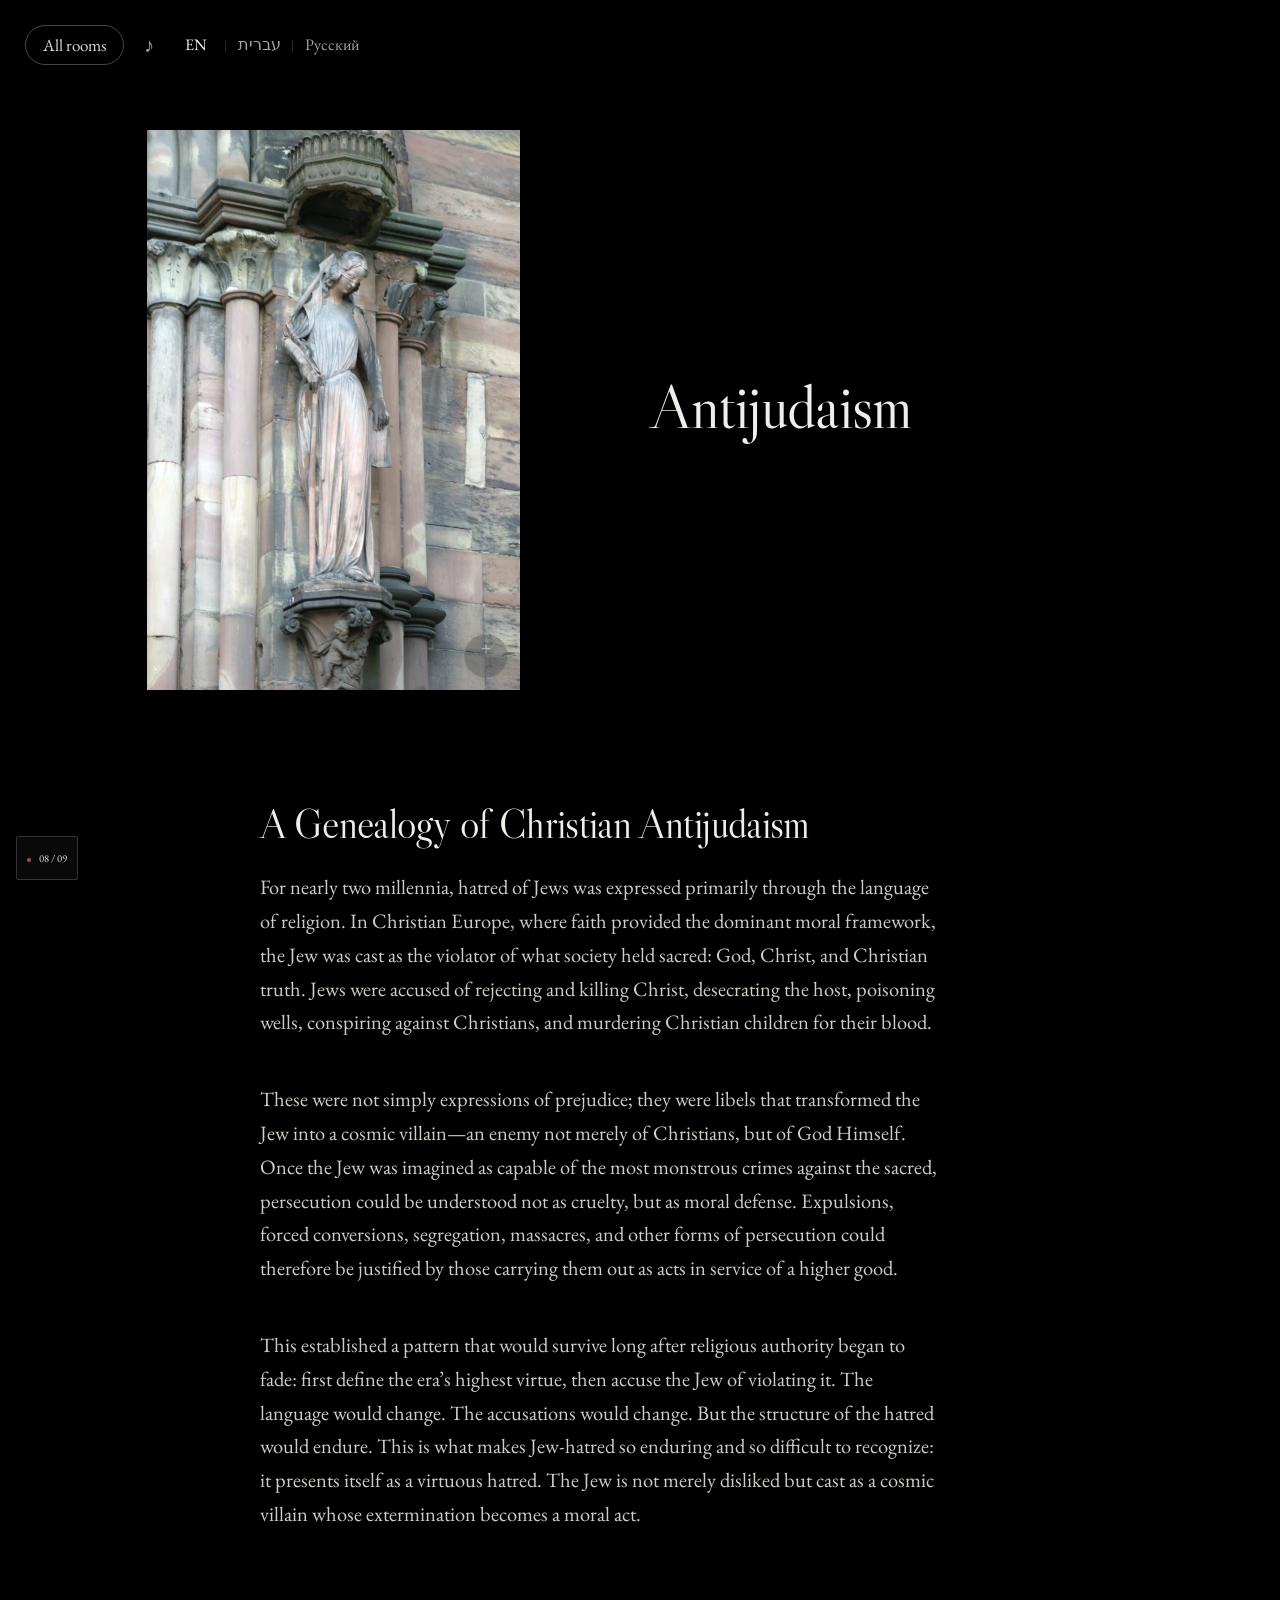
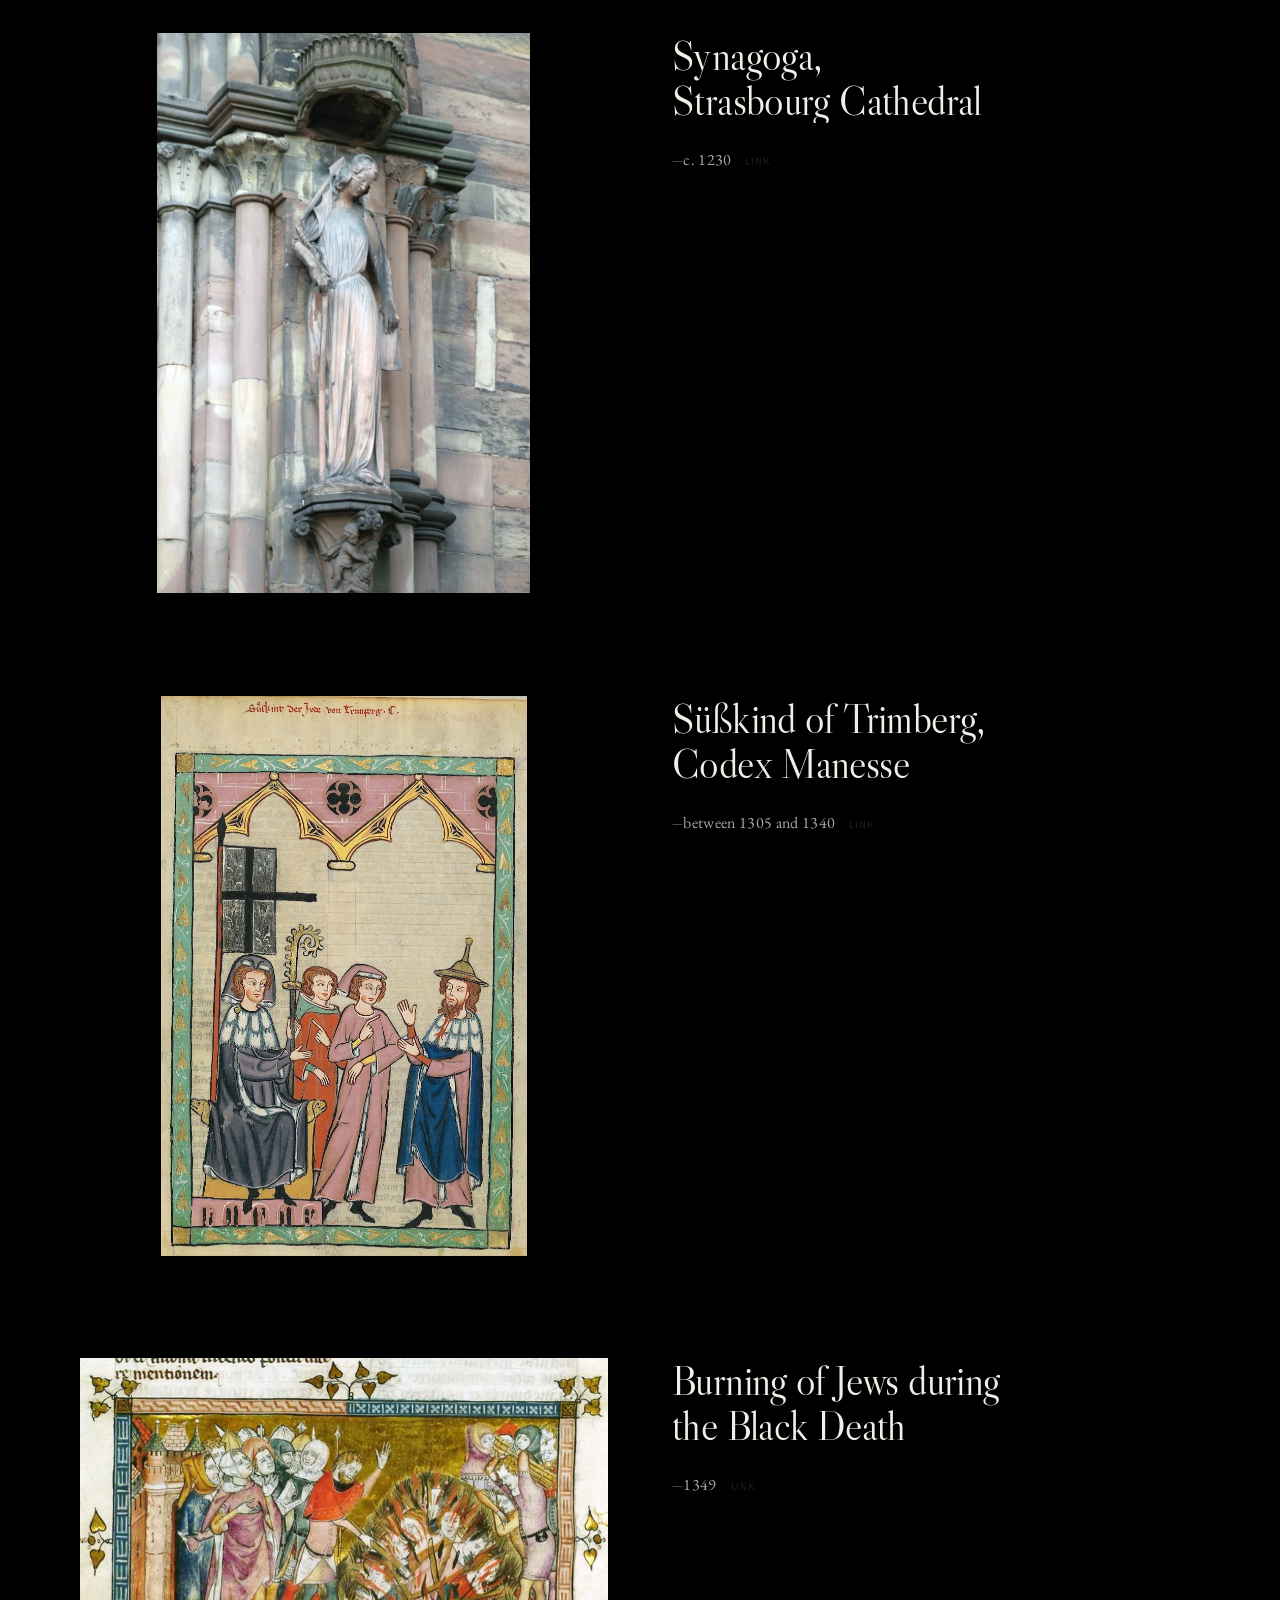
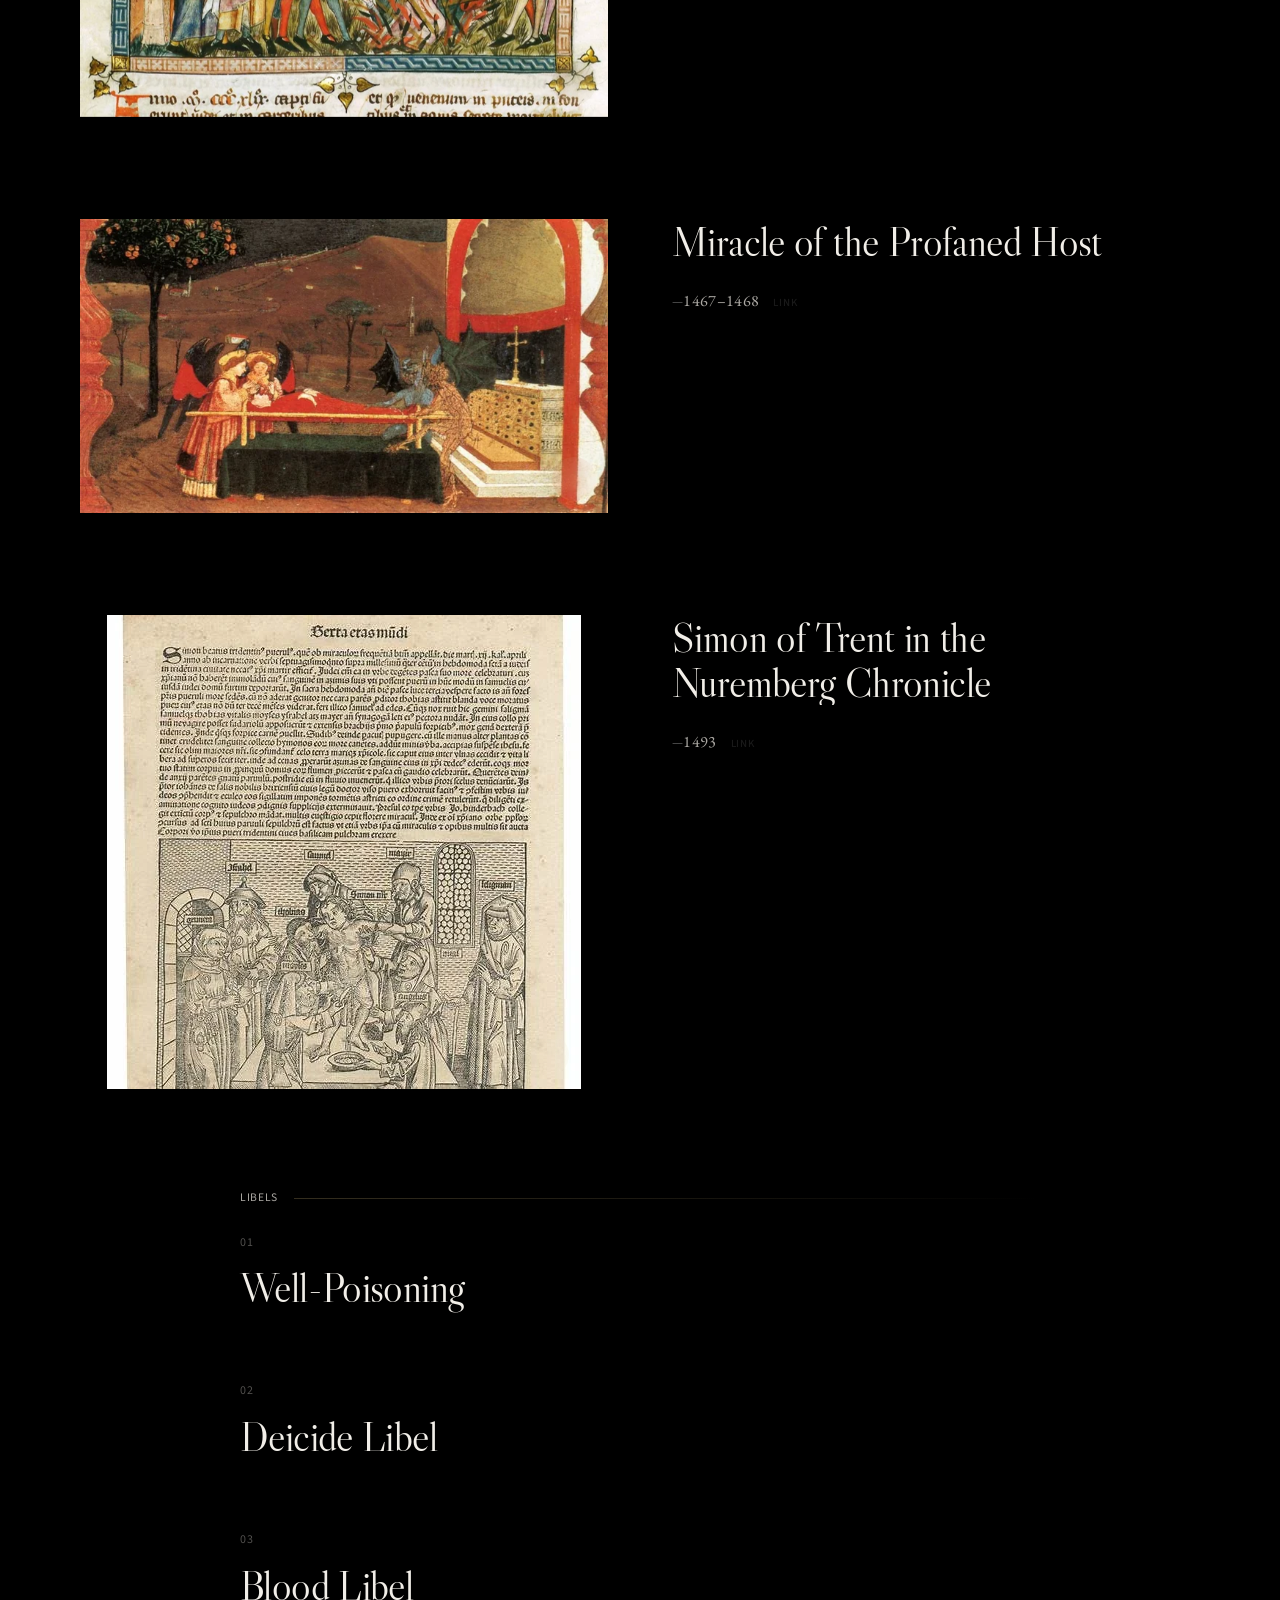
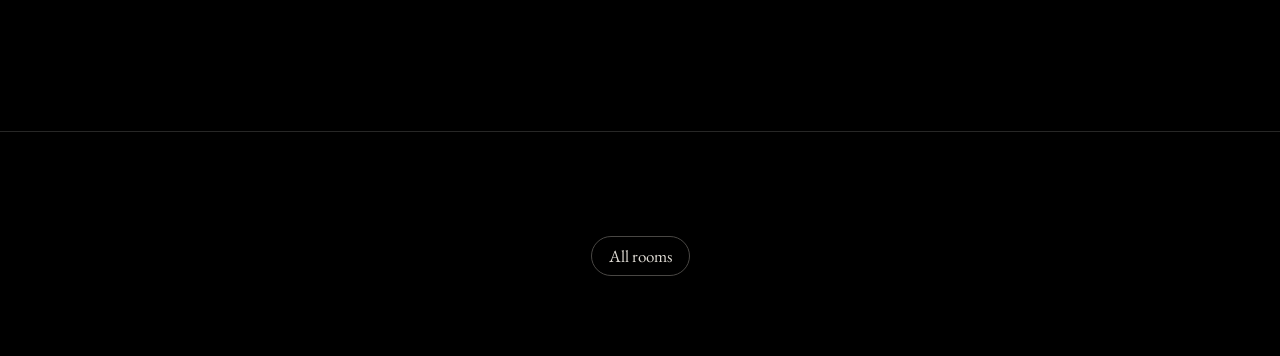
==== commit 6bb8bdb5: "Apply Naya's confirmed suggested introductions verbatim" ====
--- a/antijudaism.html
+++ b/antijudaism.html
@@ -463,7 +463,7 @@
 </header><section class="genealogy-script genealogy-intro script-right"><div class="genealogy-script-inner"><div class="genealogy-script-copy"><h3 aria-level="2" data-en="A Genealogy of Christian Antijudaism" data-he="גנאלוגיה של אנטי־יהדות נוצרית" data-ru="Генеалогия христианского антииудаизма" role="heading">A Genealogy of Christian Antijudaism</h3>
 
 
-<p lang="en" dir="ltr" data-source-author="Naya Lekht" data-en="When faith represented the highest moral good, the Jew was portrayed as the enemy of God.">When faith represented the highest moral good, the Jew was portrayed as the enemy of God.</p>
+<p lang="en" dir="ltr" data-source-author="Naya Lekht" data-en="For nearly two millennia, hatred of Jews was expressed primarily through the language of religion. In Christian Europe, where faith provided the dominant moral framework, the Jew was cast as the violator of what society held sacred: God, Christ, and Christian truth. Jews were accused of rejecting and killing Christ, desecrating the host, poisoning wells, conspiring against Christians, and murdering Christian children for their blood. These were not simply expressions of prejudice; they were libels that transformed the Jew into a cosmic villain—an enemy not merely of Christians, but of God Himself. Once the Jew was imagined as capable of the most monstrous crimes against the sacred, persecution could be understood not as cruelty, but as moral defense. Expulsions, forced conversions, segregation, massacres, and other forms of persecution could therefore be justified by those carrying them out as acts in service of a higher good. This established a pattern that would survive long after religious authority began to fade: first define the era’s highest virtue, then accuse the Jew of violating it. The language would change. The accusations would change. But the structure of the hatred would endure.">For nearly two millennia, hatred of Jews was expressed primarily through the language of religion. In Christian Europe, where faith provided the dominant moral framework, the Jew was cast as the violator of what society held sacred: God, Christ, and Christian truth. Jews were accused of rejecting and killing Christ, desecrating the host, poisoning wells, conspiring against Christians, and murdering Christian children for their blood. These were not simply expressions of prejudice; they were libels that transformed the Jew into a cosmic villain—an enemy not merely of Christians, but of God Himself. Once the Jew was imagined as capable of the most monstrous crimes against the sacred, persecution could be understood not as cruelty, but as moral defense. Expulsions, forced conversions, segregation, massacres, and other forms of persecution could therefore be justified by those carrying them out as acts in service of a higher good. This established a pattern that would survive long after religious authority began to fade: first define the era’s highest virtue, then accuse the Jew of violating it. The language would change. The accusations would change. But the structure of the hatred would endure.</p>
 <p lang="en" dir="ltr" data-source-author="Naya Lekht" data-en="This is what makes Jew-hatred so enduring and so difficult to recognize: it presents itself as a virtuous hatred. The Jew is not merely disliked but cast as a cosmic villain whose extermination becomes a moral act.">This is what makes Jew-hatred so enduring and so difficult to recognize: it presents itself as a virtuous hatred. The Jew is not merely disliked but cast as a cosmic villain whose extermination becomes a moral act.</p></div></div></section>
 <!-- CHAPTER I: SOVIET ERA -->
 <section class="exhibition-section art-portrait">
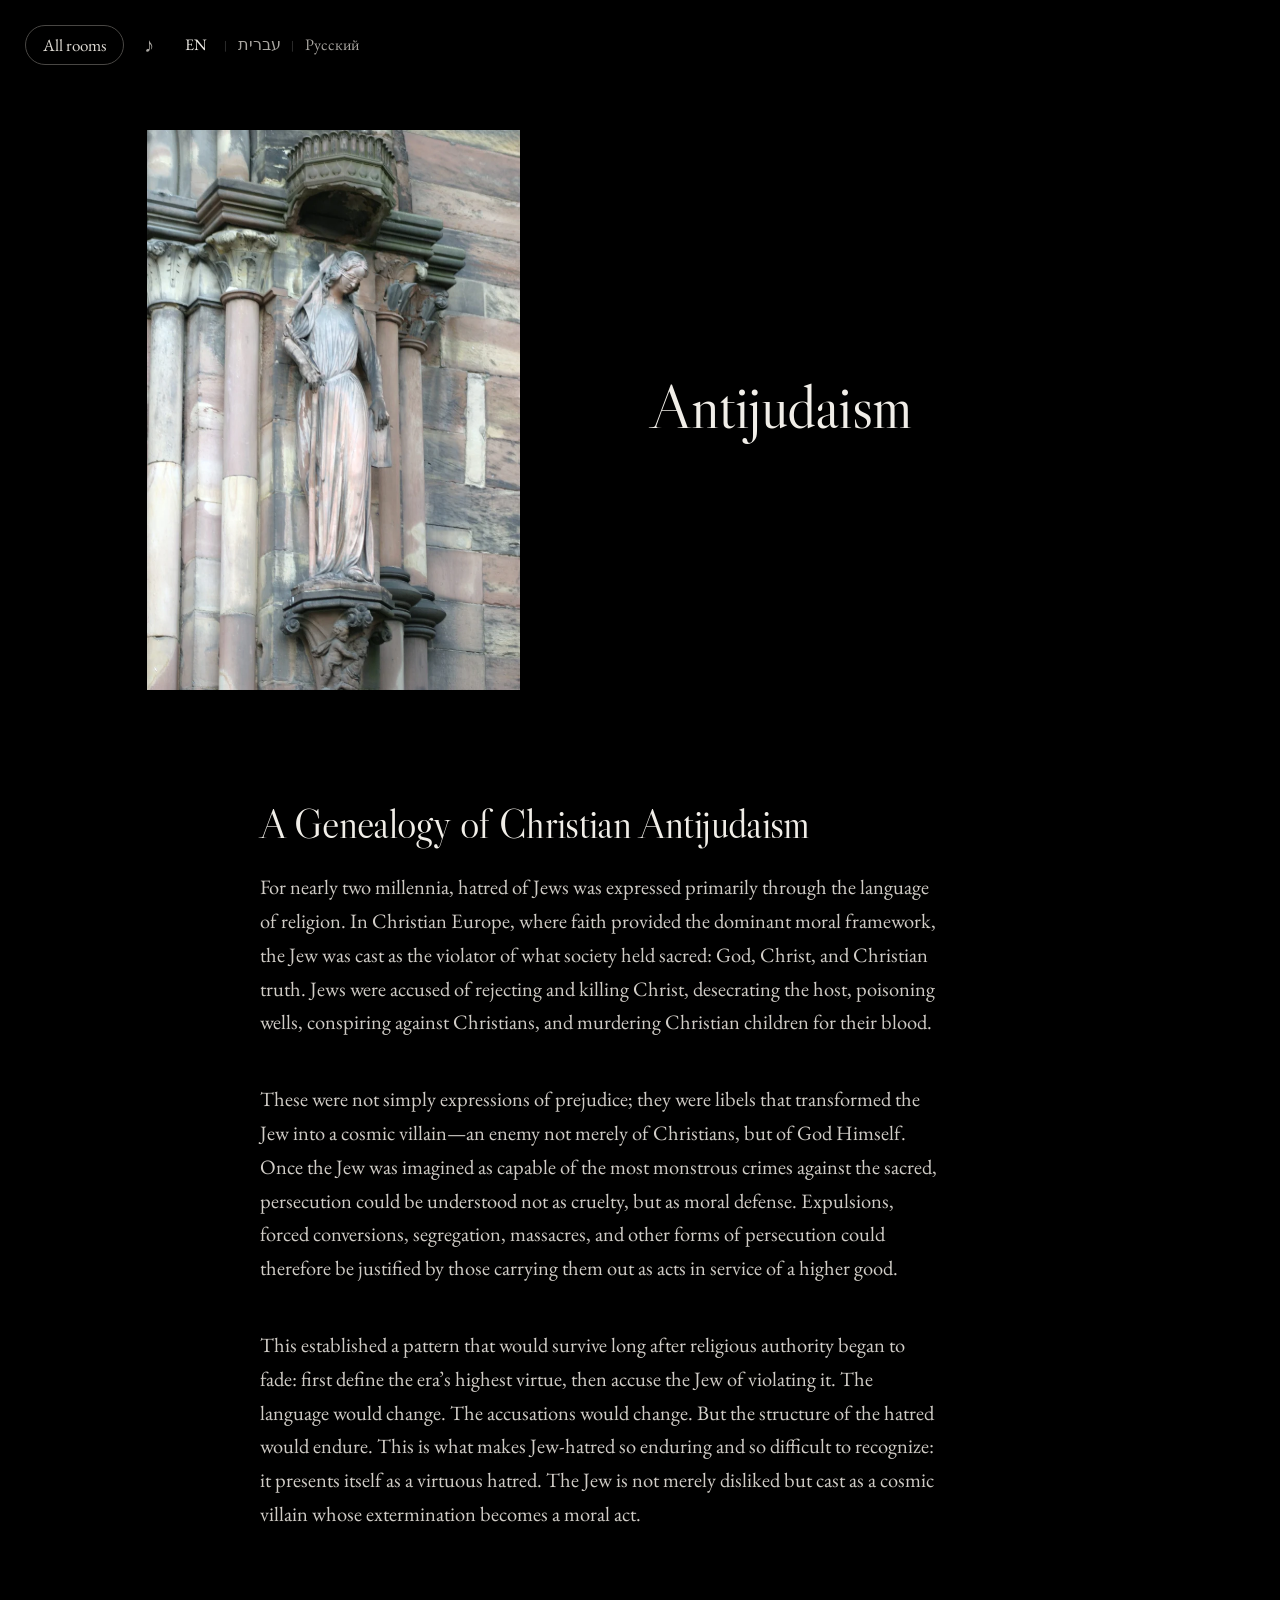
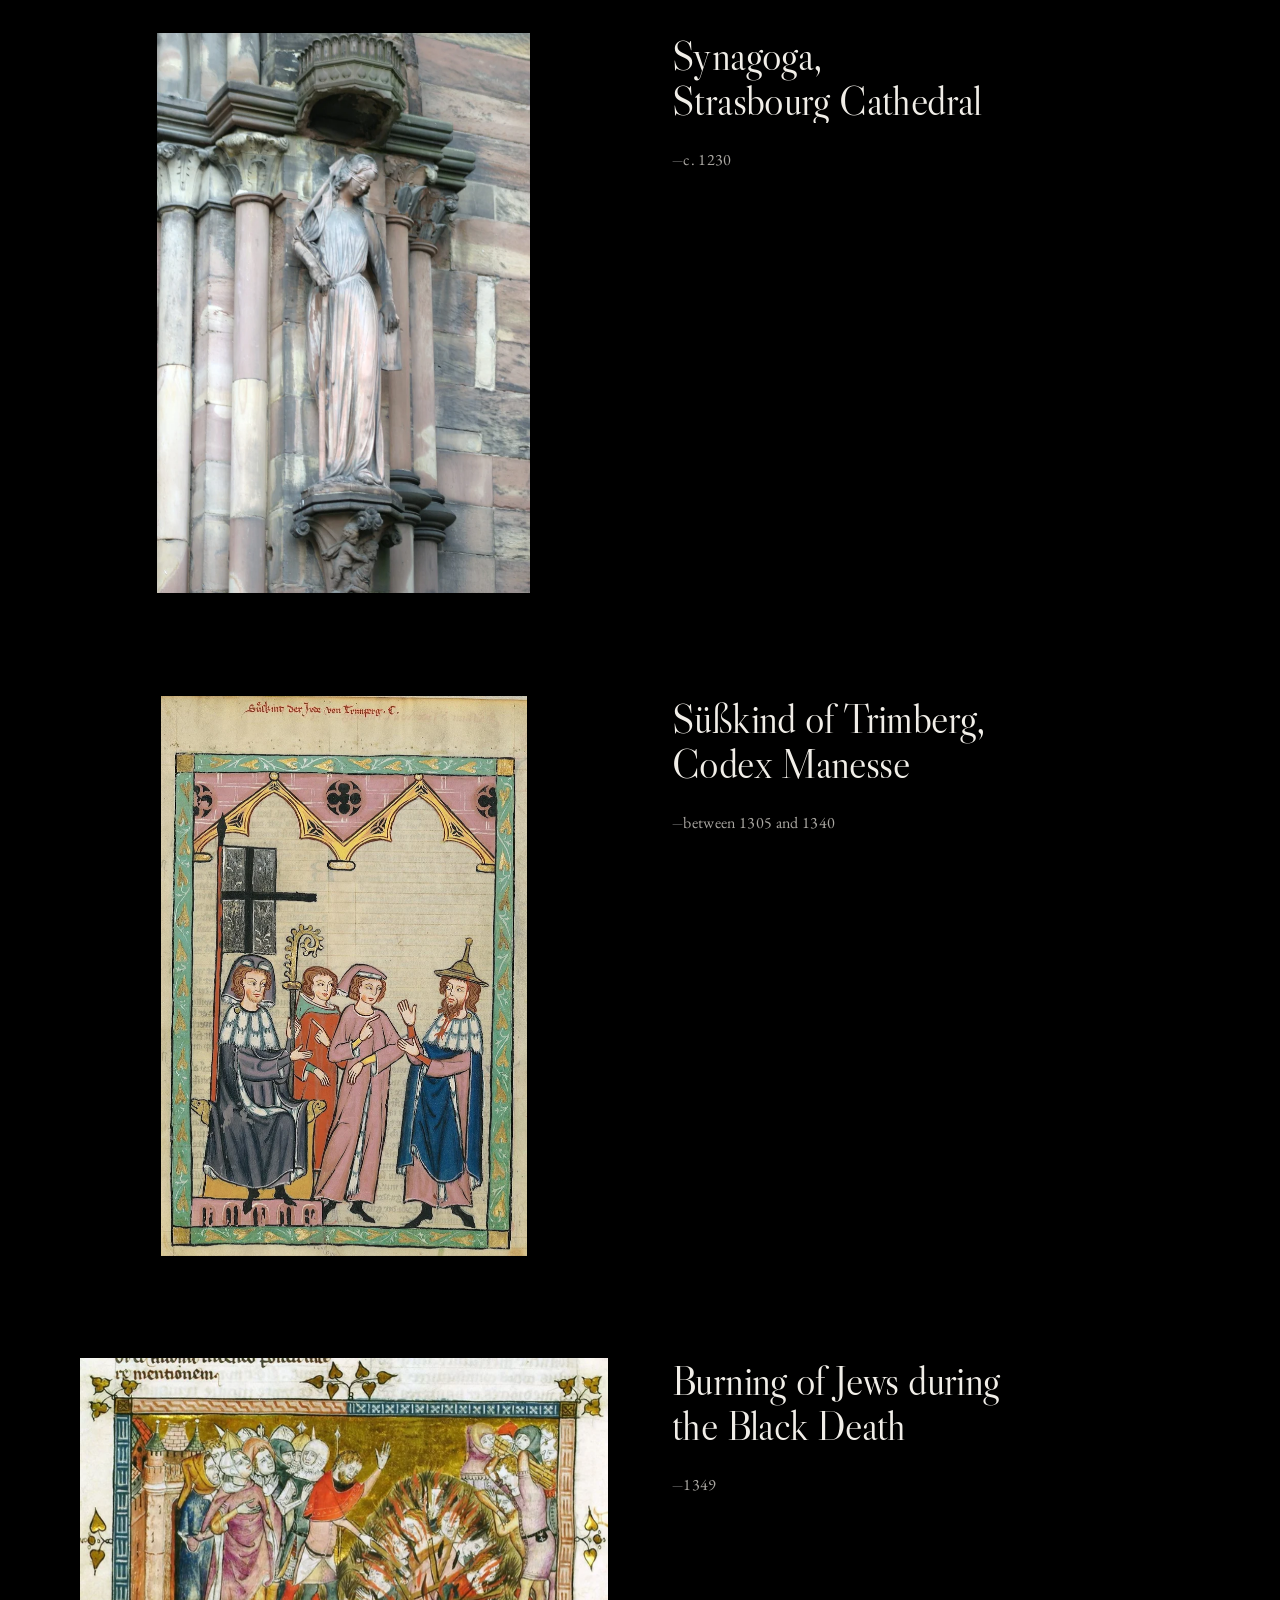
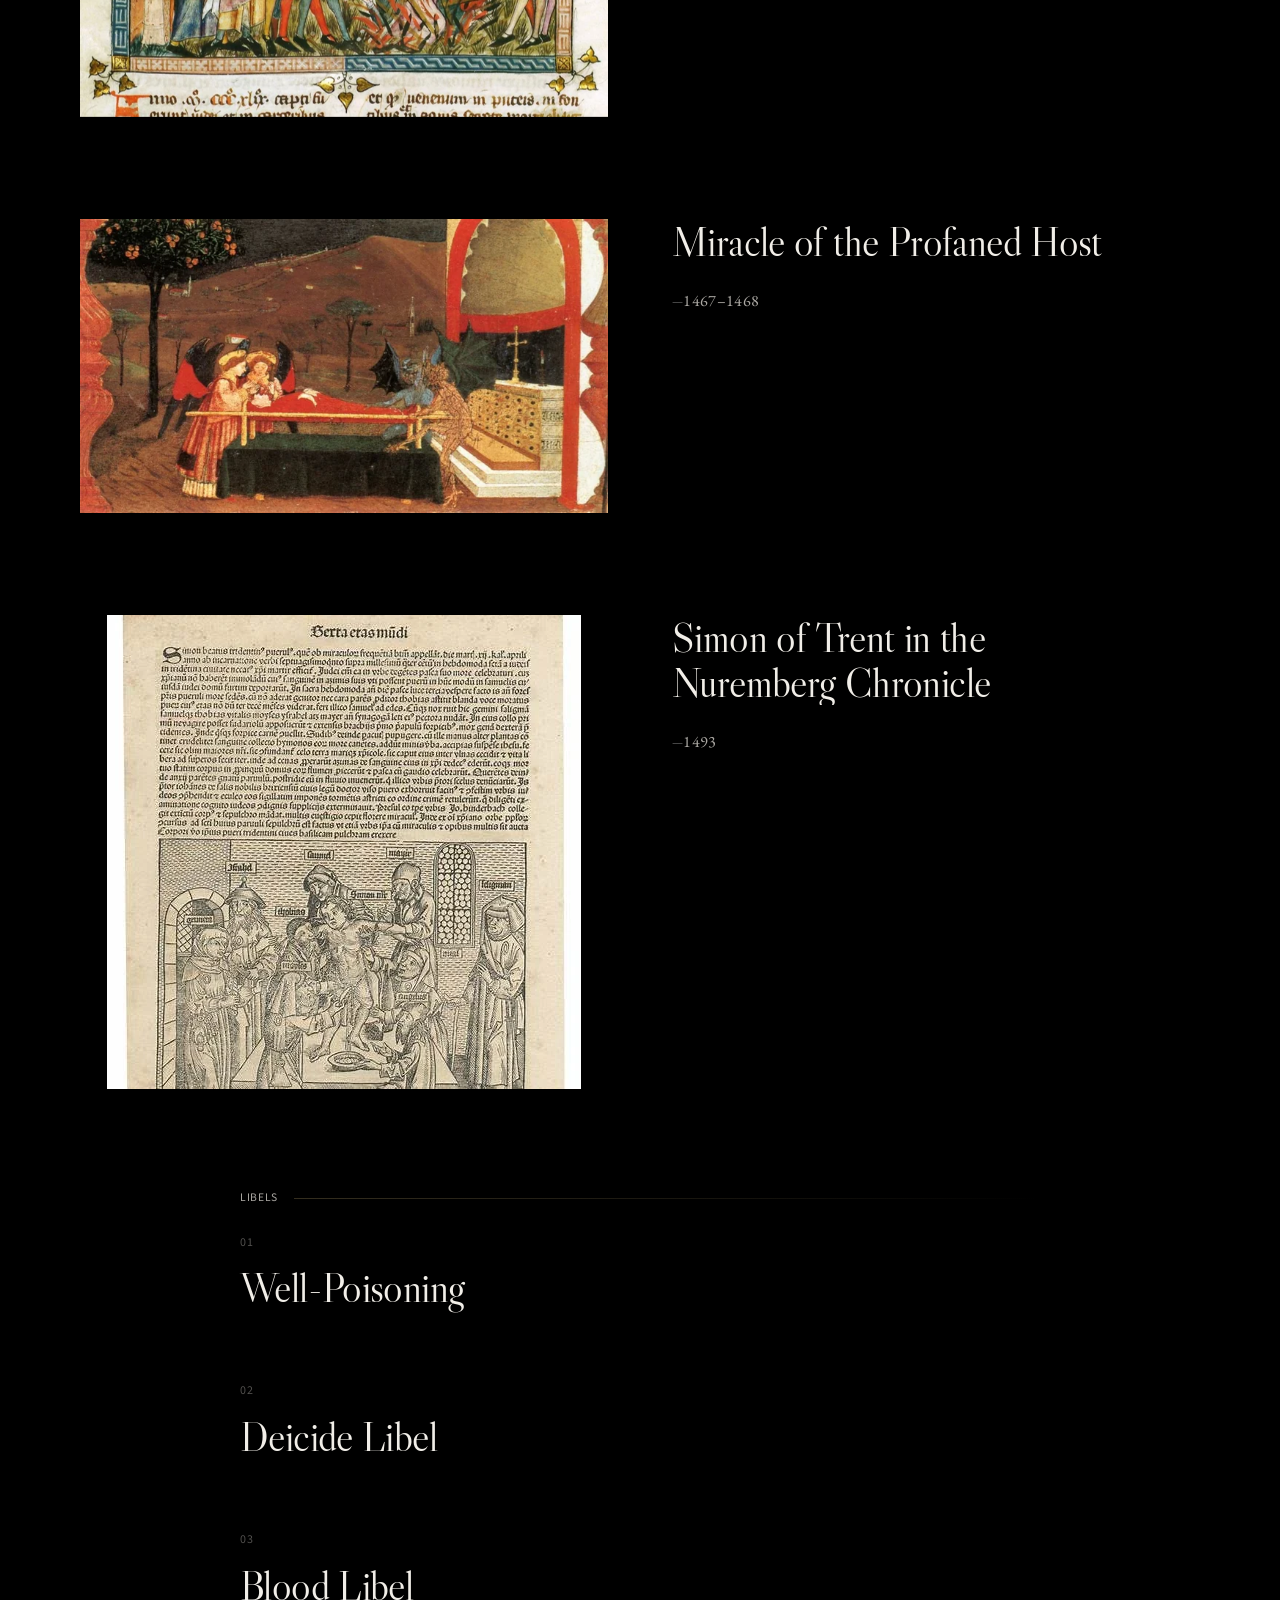
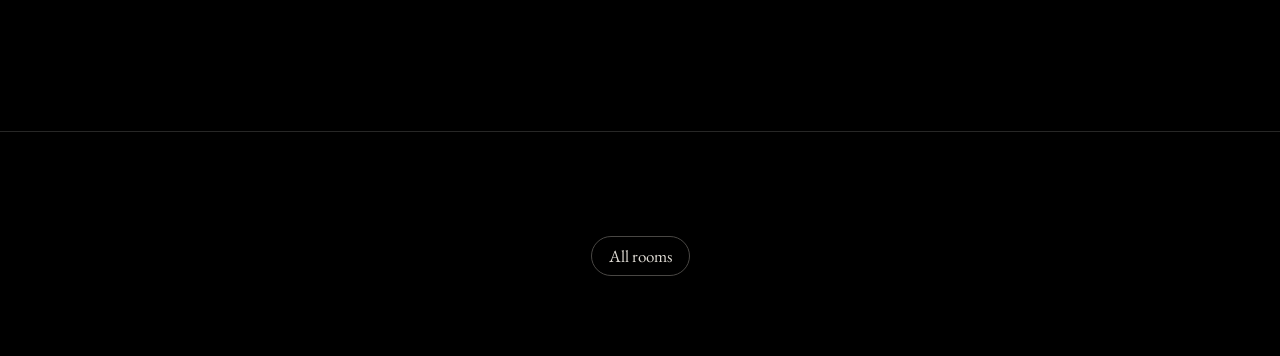
==== commit db766fb9: "Keep all three image doors visible and remove added navigation decoration Preserve the reviewed Naya" ====
--- a/antijudaism.html
+++ b/antijudaism.html
@@ -421,7 +421,7 @@
 <script src="room-entry.js?v=20260929-entry-polish"></script>
 <link rel="stylesheet" href="https://fonts.googleapis.com/css2?family=EB+Garamond:wght@400;500&family=Noto+Serif+Hebrew:wght@400;500&display=swap"/>
 <script src="gallery-audio.js?v=20260929-entry-polish"></script>
-<link rel="stylesheet" href="gallery-finish.css?v=20260929-framework"/>
+<link rel="stylesheet" href="gallery-finish.css?v=20261011-doors-20260929-framework"/>
 </head>
 <body>
 <a class="skip-link" data-en="Skip to main content" data-he="דילוג לתוכן הראשי" data-ru="Перейти к основному содержанию" href="#gallery">Skip to main content</a>
@@ -454,7 +454,7 @@
 <div class="hero-container">
 <button aria-controls="lightbox" aria-haspopup="dialog" aria-label="Enlarge Antijudaism gallery introduction" class="art-box interactive-target exhibit-image-button" type="button">
 <span class="museum-frame"><picture class="responsive-art-picture"><source sizes="(max-width: 850px) 94vw, 46vw" srcset="antijudaism-1-720.webp 720w, home-antijudaism-1280.webp 1280w" type="image/webp"/><img alt="Antijudaism gallery introduction" class="gallery-image quality-hires" data-native-height="3072" data-native-width="2048" decoding="async" fetchpriority="high" height="3072" loading="eager" sizes="(max-width: 850px) 94vw, 46vw" src="antijudaism-1.jpg" width="2048"/></picture></span>
-<span aria-hidden="true" class="click-hint">+</span>
+
 </button>
 <div class="hero-header-text">
 <h1 class="hero-title wave-text" data-en="Antijudaism" data-he="אנטי-יהדות" data-ru="Антииудаизм">Antijudaism</h1>
@@ -470,7 +470,7 @@
 <div class="exhibition-container">
 <div class="exhibit-art-column"><button aria-controls="lightbox" aria-haspopup="dialog" aria-label="Examine Synagoga, Strasbourg Cathedral" class="art-box interactive-target exhibit-image-button" data-aria-en="Examine Synagoga, Strasbourg Cathedral" data-aria-he="בחינת היצירה: סינאגוגה, קתדרלת שטרסבורג" data-aria-ru="Рассмотреть: Синагога, Страсбургский собор" type="button">
 <span class="museum-frame"><picture class="responsive-art-picture"><source sizes="(max-width: 850px) 94vw, 46vw" srcset="antijudaism-1-720.webp 720w, antijudaism-1-1400.webp 1400w" type="image/webp"/><img alt="Synagoga, Strasbourg Cathedral" class="gallery-image quality-hires" data-native-height="3072" data-native-width="2048" decoding="async" height="3072" loading="lazy" sizes="(max-width: 850px) 94vw, 46vw" src="antijudaism-1.jpg" width="2048"/></picture></span>
-<span aria-hidden="true" class="click-hint">+</span>
+
 </button><div class="art-caption-inline"><h3 aria-level="2" class="art-caption-title wave-text" data-en="Synagoga, Strasbourg Cathedral" data-he="סינאגוגה, קתדרלת שטרסבורג" data-ru="Синагога, Страсбургский собор" role="heading">Synagoga, Strasbourg Cathedral</h3><span aria-hidden="true" class="art-caption-separator">—</span><span class="art-caption-date wave-text" data-en="c. 1230" data-he="1230" data-ru="1230">c. 1230</span></div></div>
 <div class="info-panel">
 <div class="info-category wave-text" data-en="c. 1230 — Supersession" data-he="בקירוב 1230 — תיאולוגיית ההחלפה" data-ru="ок. 1230 — Теология замещения">c. 1230 — Supersession</div>
@@ -486,7 +486,7 @@
 <div class="exhibition-container">
 <div class="exhibit-art-column"><button aria-controls="lightbox" aria-haspopup="dialog" aria-label="Examine Süßkind of Trimberg, Codex Manesse" class="art-box interactive-target exhibit-image-button" data-aria-en="Examine Süßkind of Trimberg, Codex Manesse" data-aria-he="בחינת היצירה: זיסקינד מטרימברג, קודקס מאנסה" data-aria-ru="Рассмотреть: Зюскинд фон Тримберг, Кодекс Манессе" type="button">
 <span class="museum-frame"><picture class="responsive-art-picture"><source sizes="(max-width: 850px) 94vw, 46vw" srcset="antijudaism-2-720.webp 720w, antijudaism-2-1400.webp 1400w" type="image/webp"/><img alt="Süßkind of Trimberg, Codex Manesse" class="gallery-image quality-hires" data-native-height="1464" data-native-width="958" decoding="async" height="1464" loading="lazy" sizes="(max-width: 850px) 94vw, 46vw" src="antijudaism-2.jpg" width="958"/></picture></span>
-<span aria-hidden="true" class="click-hint">+</span>
+
 </button><div class="art-caption-inline"><h3 aria-level="2" class="art-caption-title wave-text" data-en="Süßkind of Trimberg, Codex Manesse" data-he="זיסקינד מטרימברג, קודקס מאנסה" data-ru="Зюскинд фон Тримберг, Кодекс Манессе" role="heading">Süßkind of Trimberg, Codex Manesse</h3><span aria-hidden="true" class="art-caption-separator">—</span><span class="art-caption-date wave-text" data-en="between 1305 and 1340" data-he="בין 1305 ל־1340" data-ru="между 1305 и 1340 годами">between 1305 and 1340</span></div></div>
 <div class="info-panel">
 <div class="info-category wave-text" data-en="1305–1340 — Marked Difference" data-he="1305–1340 — שוני מסומן" data-ru="1305–1340 — Обозначенное различие">1305–1340 — Marked Difference</div>
@@ -502,7 +502,7 @@
 <div class="exhibition-container">
 <div class="exhibit-art-column"><button aria-controls="lightbox" aria-haspopup="dialog" aria-label="Examine Burning of Jews during the Black Death" class="art-box interactive-target exhibit-image-button" data-aria-en="Examine Burning of Jews during the Black Death" data-aria-he="בחינת היצירה: שריפת יהודים בזמן המוות השחור" data-aria-ru="Рассмотреть: Сожжение евреев во время Чёрной смерти" type="button">
 <span class="museum-frame"><picture class="responsive-art-picture"><source sizes="(max-width: 850px) 94vw, 46vw" srcset="antijudaism-3-720.webp 720w, antijudaism-3-1400.webp 1400w" type="image/webp"/><img alt="Burning of Jews during the Black Death" class="gallery-image quality-hires" data-native-height="1001" data-native-width="1473" decoding="async" height="1001" loading="lazy" sizes="(max-width: 850px) 94vw, 46vw" src="antijudaism-3.jpg" width="1473"/></picture></span>
-<span aria-hidden="true" class="click-hint">+</span>
+
 </button><div class="art-caption-inline"><h3 aria-level="2" class="art-caption-title wave-text" data-en="Burning of Jews during the Black Death" data-he="שריפת יהודים בזמן המוות השחור" data-ru="Сожжение евреев во время Чёрной смерти" role="heading">Burning of Jews during the Black Death</h3><span aria-hidden="true" class="art-caption-separator">—</span><span class="art-caption-date wave-text" data-en="1349" data-he="1349" data-ru="1349">1349</span></div></div>
 <div class="info-panel">
 <div class="info-category wave-text" data-en="1349 — Pestilence and Collective Guilt" data-he="1349 — מגפה ואשמה קולקטיבית" data-ru="1349 — Мор и коллективная вина">1349 — Pestilence and Collective Guilt</div>
@@ -518,7 +518,7 @@
 <div class="exhibition-container">
 <div class="exhibit-art-column"><button aria-controls="lightbox" aria-haspopup="dialog" aria-label="Examine Miracle of the Profaned Host" class="art-box interactive-target exhibit-image-button" data-aria-en="Examine Miracle of the Profaned Host" data-aria-he="בחינת היצירה: נס חילול לחם הקודש" data-aria-ru="Рассмотреть: Чудо с осквернённой гостией" type="button">
 <span class="museum-frame"><picture class="responsive-art-picture"><source sizes="(max-width: 850px) 94vw, 46vw" srcset="antijudaism-4-720.webp 720w, antijudaism-4-1400.webp 1400w" type="image/webp"/><img alt="Miracle of the Profaned Host" class="gallery-image quality-standard" data-native-height="647" data-native-width="1161" decoding="async" height="647" loading="lazy" sizes="(max-width: 850px) 94vw, 46vw" src="antijudaism-4.jpg" width="1161"/></picture></span>
-<span aria-hidden="true" class="click-hint">+</span>
+
 </button><div class="art-caption-inline"><h3 aria-level="2" class="art-caption-title wave-text" data-en="Miracle of the Profaned Host" data-he="נס חילול לחם הקודש" data-ru="Чудо с осквернённой гостией" role="heading">Miracle of the Profaned Host</h3><span aria-hidden="true" class="art-caption-separator">—</span><span class="art-caption-date wave-text" data-en="1467–1468" data-he="1467–1468" data-ru="1467–1468">1467–1468</span></div></div>
 <div class="info-panel">
 <div class="info-category wave-text" data-en="1467–1468" data-he="1467–1468" data-ru="1467–1468">1467–1468</div>
@@ -534,7 +534,7 @@
 <div class="exhibition-container">
 <div class="exhibit-art-column"><button aria-controls="lightbox" aria-haspopup="dialog" aria-label="Examine Simon of Trent in the Nuremberg Chronicle" class="art-box interactive-target exhibit-image-button" data-aria-en="Examine Simon of Trent in the Nuremberg Chronicle" data-aria-he="בחינת היצירה: סימון מטרנטו בכרוניקת נירנברג" data-aria-ru="Рассмотреть: Симон Трентский в Нюрнбергской хронике" type="button">
 <span class="museum-frame"><picture class="responsive-art-picture"><source sizes="(max-width: 850px) 94vw, 46vw" srcset="antijudaism-5-720.webp 474w" type="image/webp"/><img alt="Simon of Trent in the Nuremberg Chronicle" class="gallery-image quality-source-limited" data-native-height="474" data-native-width="474" decoding="async" height="474" loading="lazy" sizes="(max-width: 850px) 94vw, 46vw" src="antijudaism-5.jpg" width="474"/></picture></span>
-<span aria-hidden="true" class="click-hint">+</span>
+
 </button><div class="art-caption-inline"><h3 aria-level="2" class="art-caption-title wave-text" data-en="Simon of Trent in the Nuremberg Chronicle" data-he="סימון מטרנטו בכרוניקת נירנברג" data-ru="Симон Трентский в Нюрнбергской хронике" role="heading">Simon of Trent in the Nuremberg Chronicle</h3><span aria-hidden="true" class="art-caption-separator">—</span><span class="art-caption-date wave-text" data-en="1493" data-he="1493" data-ru="1493">1493</span></div></div>
 <div class="info-panel">
 <div class="info-category wave-text" data-en="1493 — Ritual Murder" data-he="1493 — רצח פולחני" data-ru="1493 — Ритуальное убийство">1493 — Ritual Murder</div>
@@ -552,5 +552,5 @@
 <a class="statement-link wave-text room-pill" data-en="All rooms" data-he="כל החדרים" data-ru="Все залы" href="index.html?v=20260928-reviewed#rooms">All rooms</a>
 </footer>
 <!-- INTERACTIVE JAVASCRIPT -->
-<script src="gallery.js?v=20260924-languages-music"></script><script src="final.js?v=20261011-verbatim-approved"></script></body>
+<script src="gallery.js?v=20260924-languages-music"></script><script src="final.js?v=20261011-doors-20261011-verbatim-approved"></script></body>
 </html>
--- a/gallery-finish.css
+++ b/gallery-finish.css
@@ -128,3 +128,25 @@
   object-fit:contain!important;
   object-position:center!important;
 }
+
+/* Remove the added rail and artwork navigation badges. */
+html body.gallery-design #museum-wayfinder,
+html body.gallery-design .chronology-rail,
+html body.gallery-design .timeline-marker,
+html body.gallery-design .click-hint,
+html body.gallery-design .museum-object-link,
+html body.gallery-design #main-content .era-card .room-pill,
+html body.gallery-design #main-content .era-arrow {display:none!important}
+html body.gallery-design #gallery::before,
+html body.gallery-design #gallery::after,
+html body.gallery-design .timeline-section::before,
+html body.gallery-design .timeline-section::after,
+html body.gallery-design .timeline-section .exhibition-container::after,
+html body.gallery-design .info-panel::before,
+html body.gallery-design .info-block::before,
+html body.gallery-design .info-block::after {display:none!important;content:none!important}
+html body.gallery-design .info-block,
+html body.gallery-design .history-panel {border-left:0!important;border-right:0!important}
+
+html body.gallery-design #main-content .desktop-connector,
+html body.gallery-design #main-content .mobile-node {display:none!important}
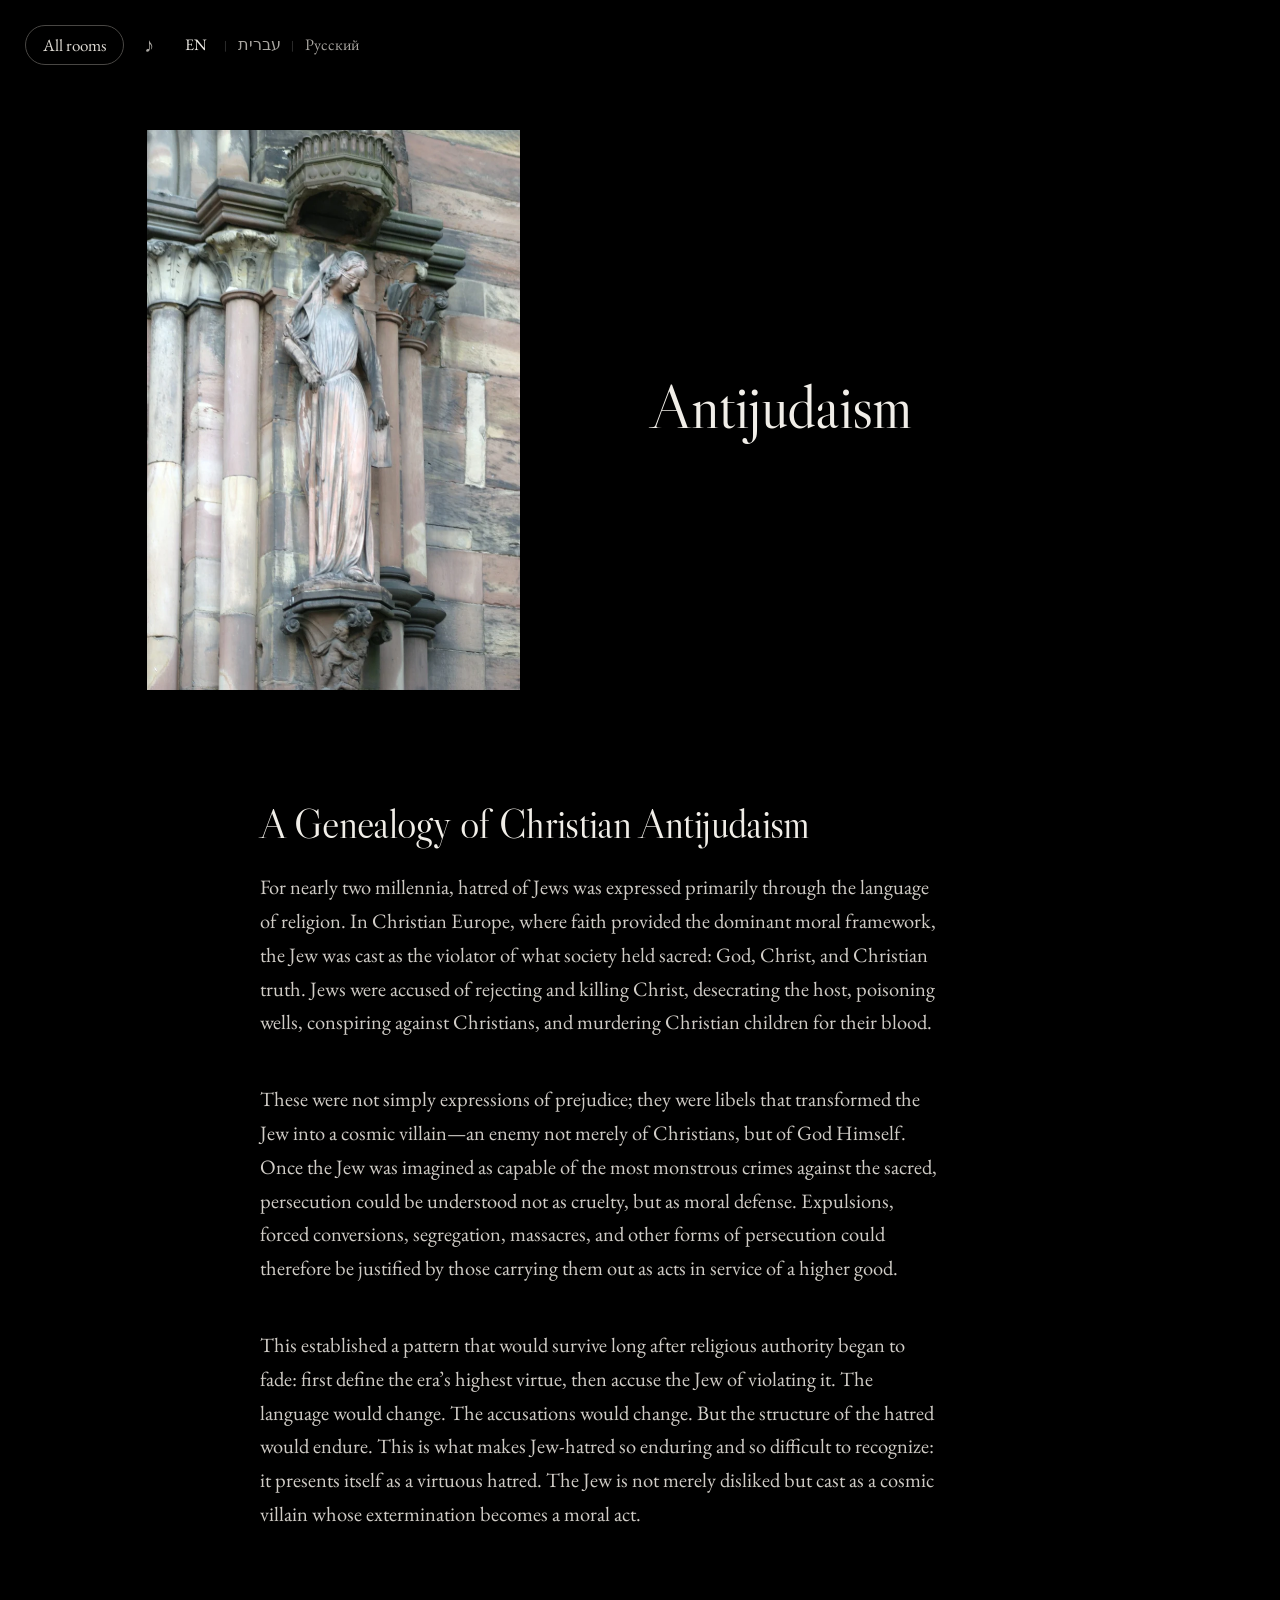
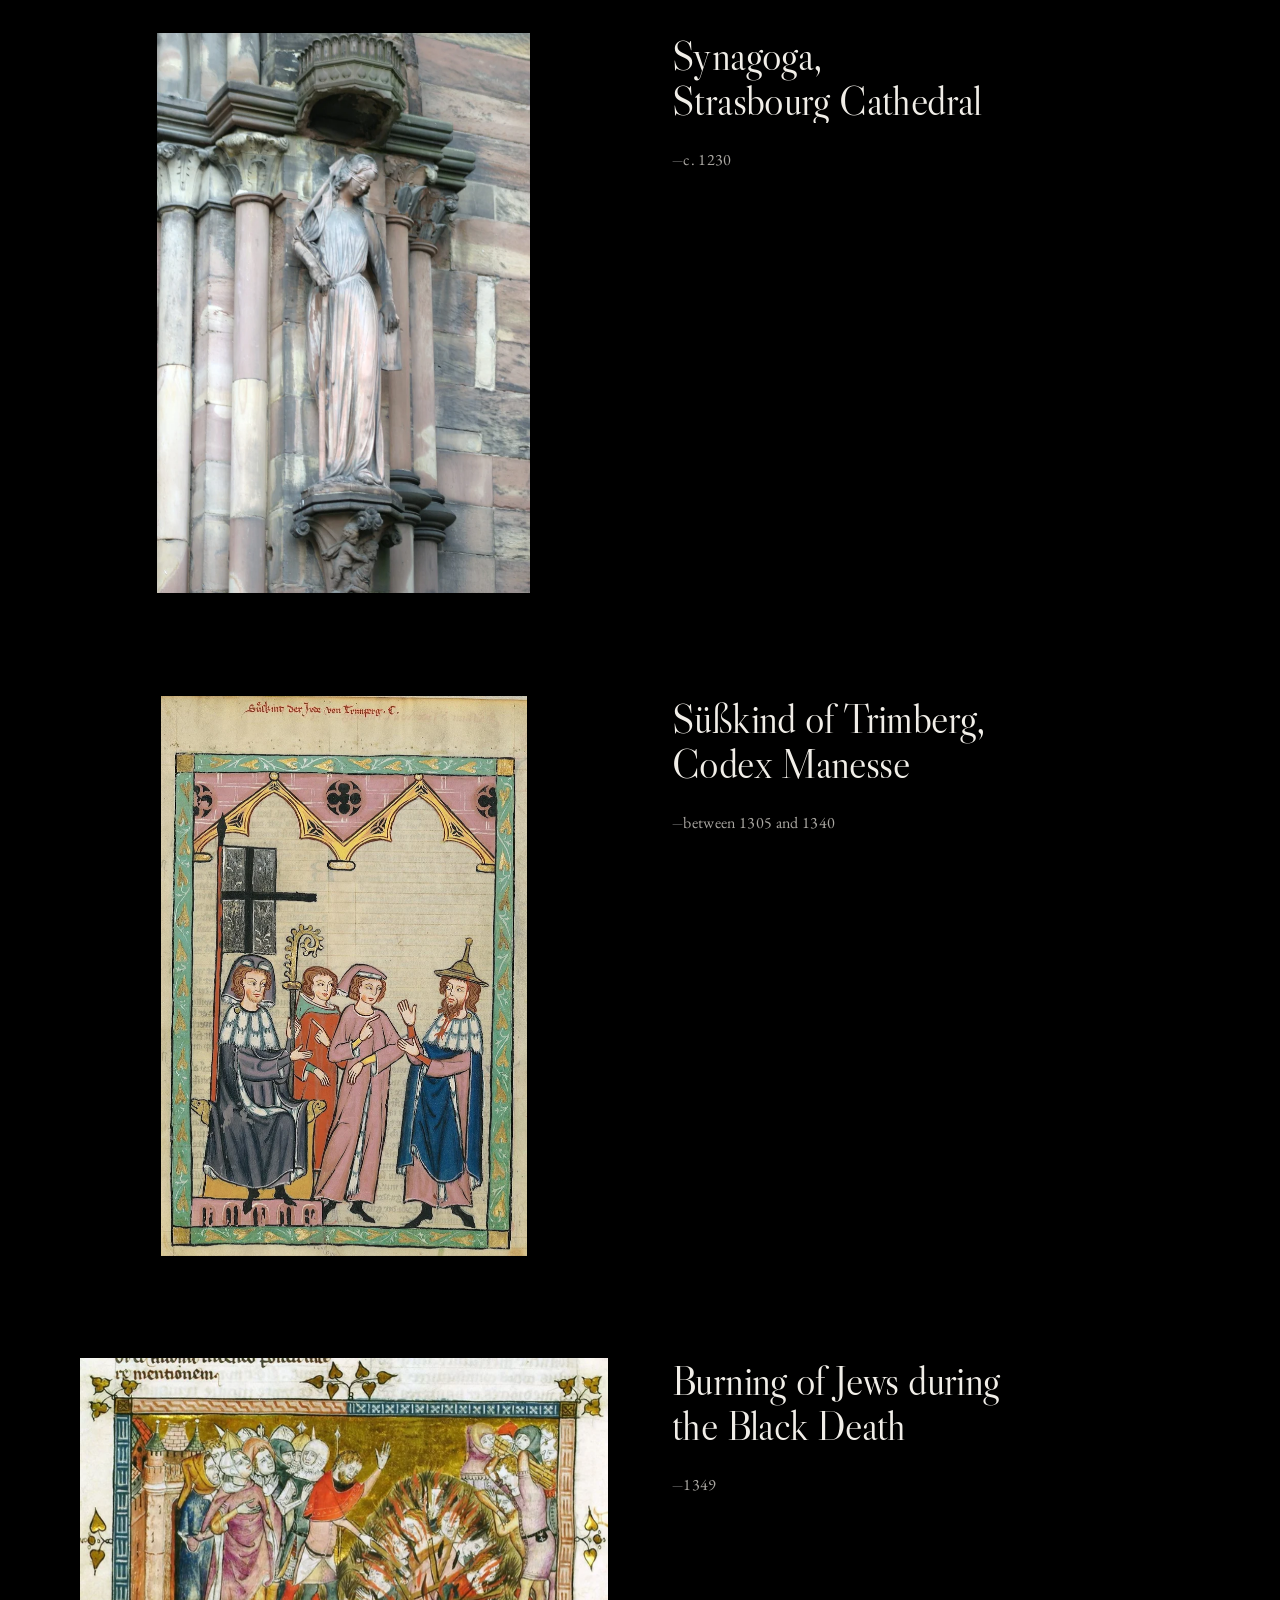
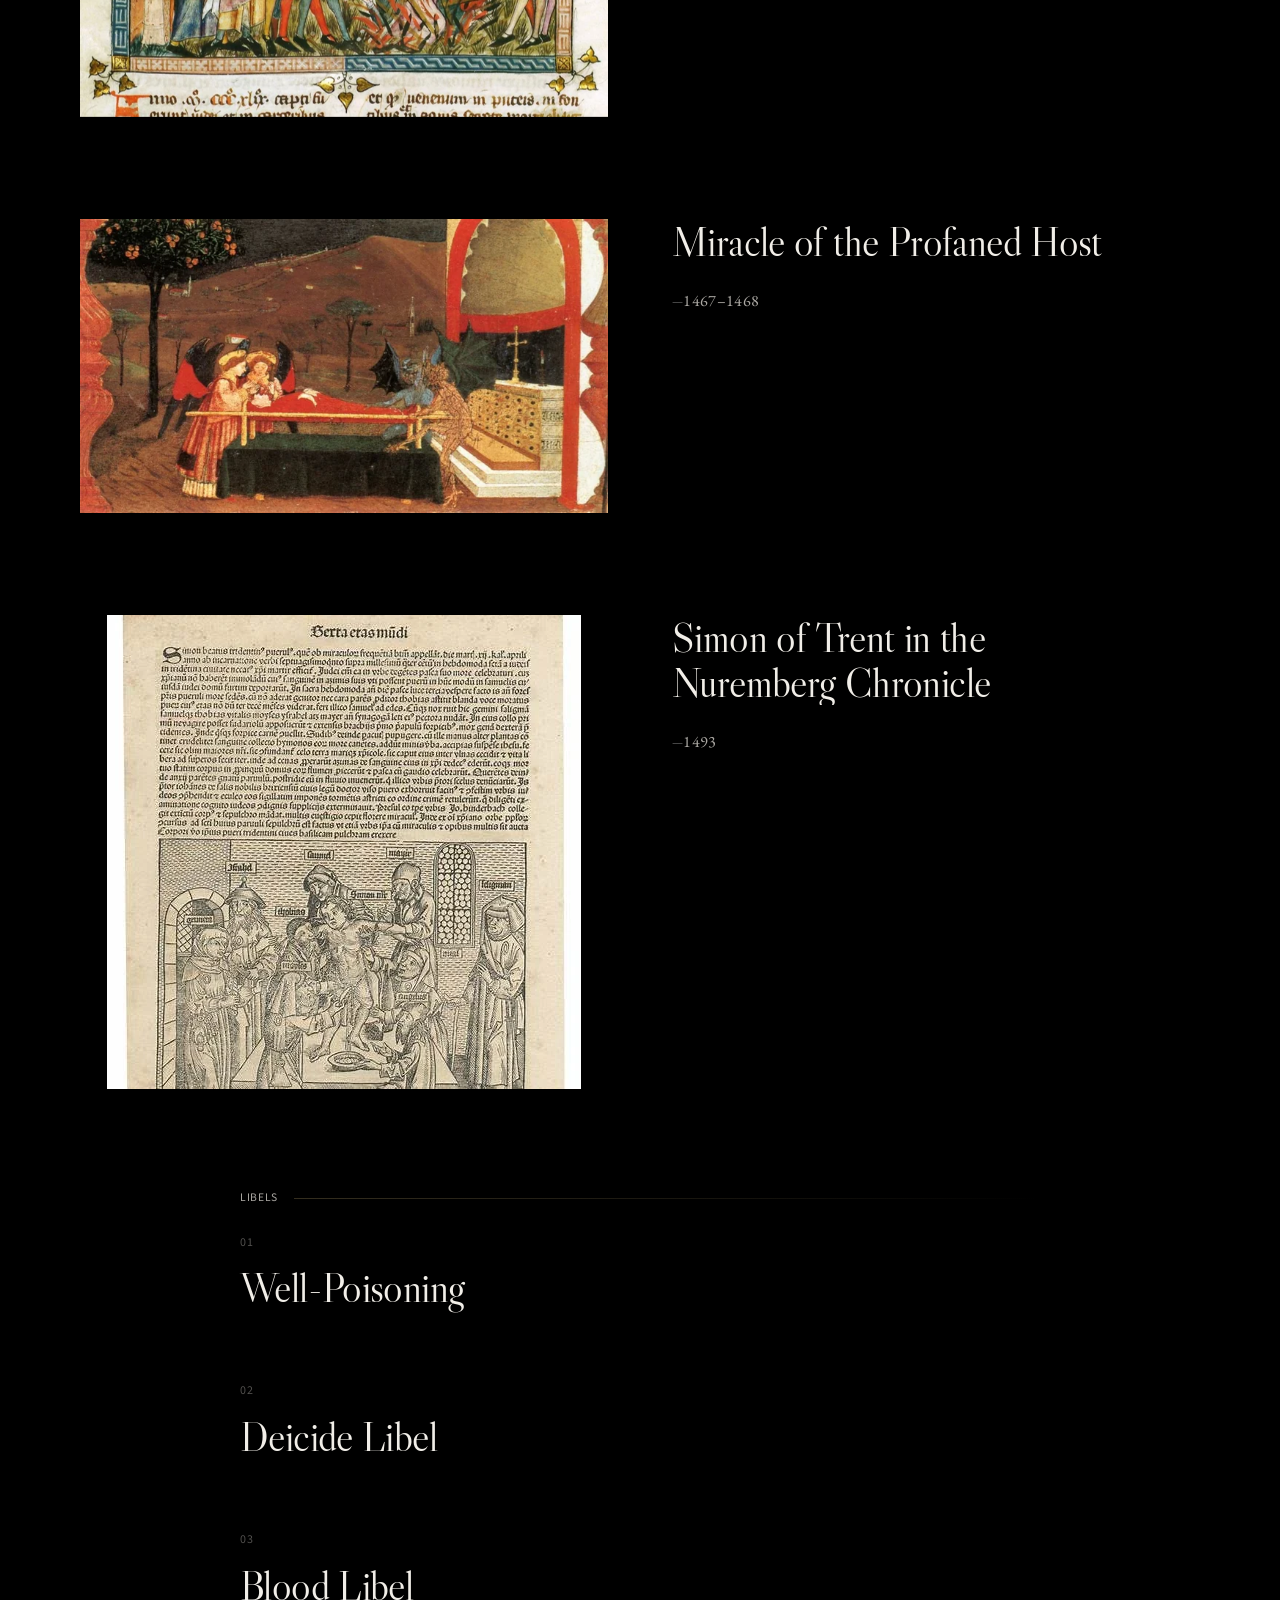
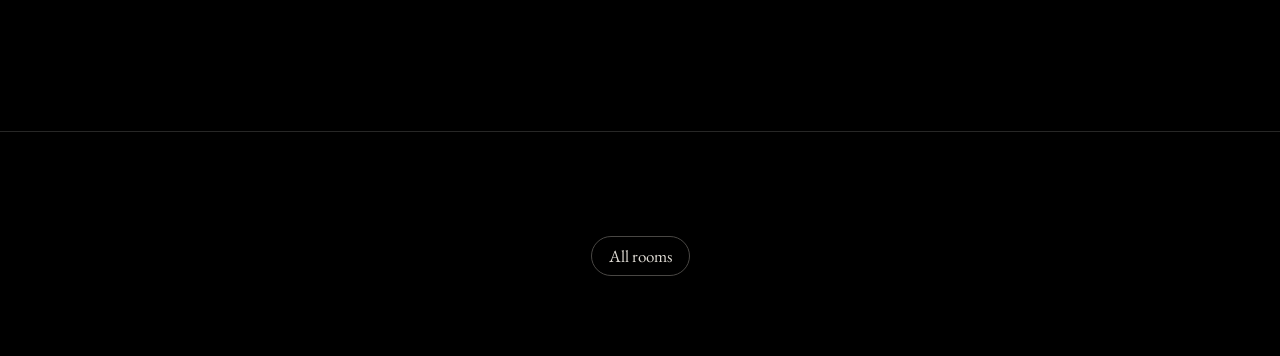
==== commit a0d9f18d: "Keep all three image doors together in the phone opening" ====
--- a/antijudaism.html
+++ b/antijudaism.html
@@ -421,7 +421,7 @@
 <script src="room-entry.js?v=20260929-entry-polish"></script>
 <link rel="stylesheet" href="https://fonts.googleapis.com/css2?family=EB+Garamond:wght@400;500&family=Noto+Serif+Hebrew:wght@400;500&display=swap"/>
 <script src="gallery-audio.js?v=20260929-entry-polish"></script>
-<link rel="stylesheet" href="gallery-finish.css?v=20261011-doors-20260929-framework"/>
+<link rel="stylesheet" href="gallery-finish.css?v=20261011-three-doors-20260929-framework"/>
 </head>
 <body>
 <a class="skip-link" data-en="Skip to main content" data-he="דילוג לתוכן הראשי" data-ru="Перейти к основному содержанию" href="#gallery">Skip to main content</a>
--- a/gallery-finish.css
+++ b/gallery-finish.css
@@ -150,3 +150,19 @@
 
 html body.gallery-design #main-content .desktop-connector,
 html body.gallery-design #main-content .mobile-node {display:none!important}
+
+/* Keep the three image doors together in the opening on phones. */
+@media(max-width:600px) {
+  html body.gallery-design #main-content .era-grid {
+    display:grid!important;grid-template-columns:repeat(3,minmax(0,1fr))!important;
+    gap:10px!important;margin-top:24px!important;direction:ltr;
+  }
+  html body.gallery-design #main-content .era-card {
+    min-width:0!important;grid-column:auto!important;grid-row:auto!important;
+  }
+  html body.gallery-design #main-content .era-title {
+    font-size:clamp(.72rem,3vw,1rem)!important;line-height:1.2!important;
+    white-space:nowrap!important;letter-spacing:0!important;
+  }
+  html body.gallery-design #main-content .era-head {padding:0 0 14px!important}
+}
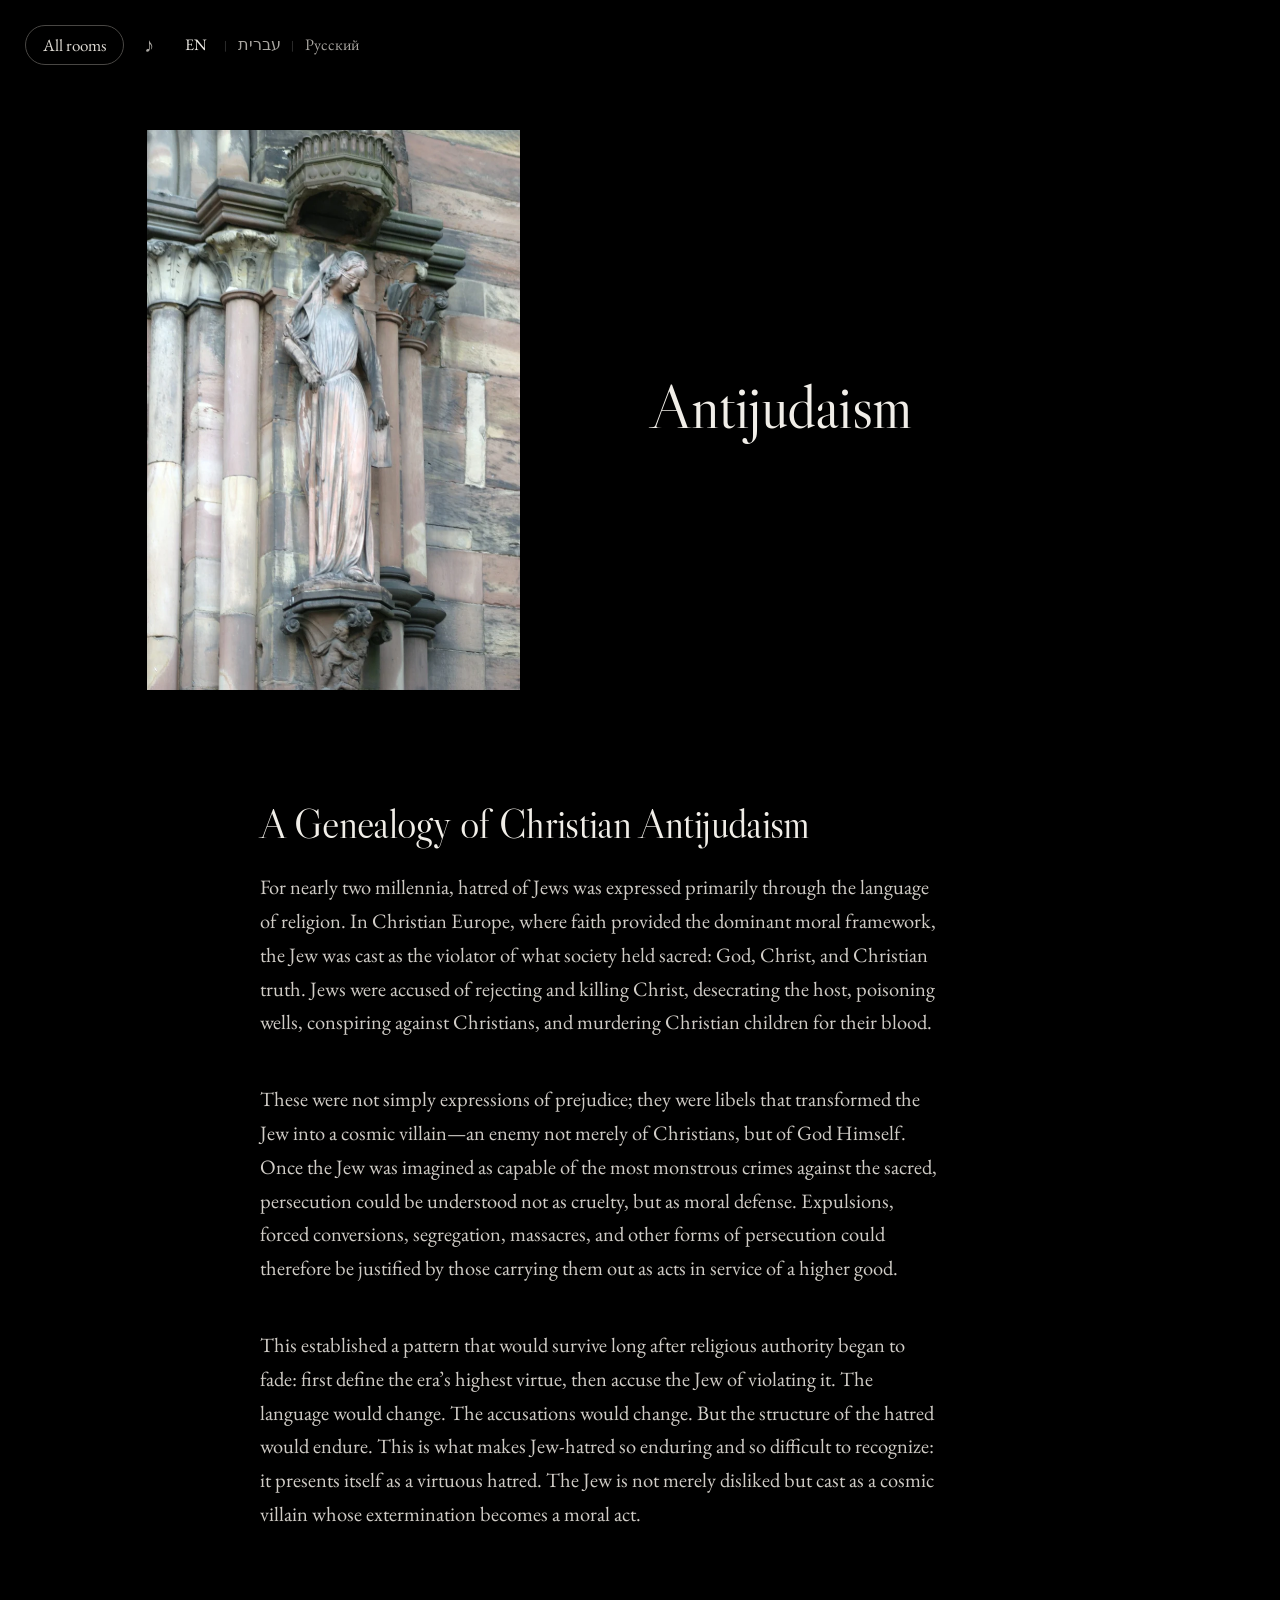
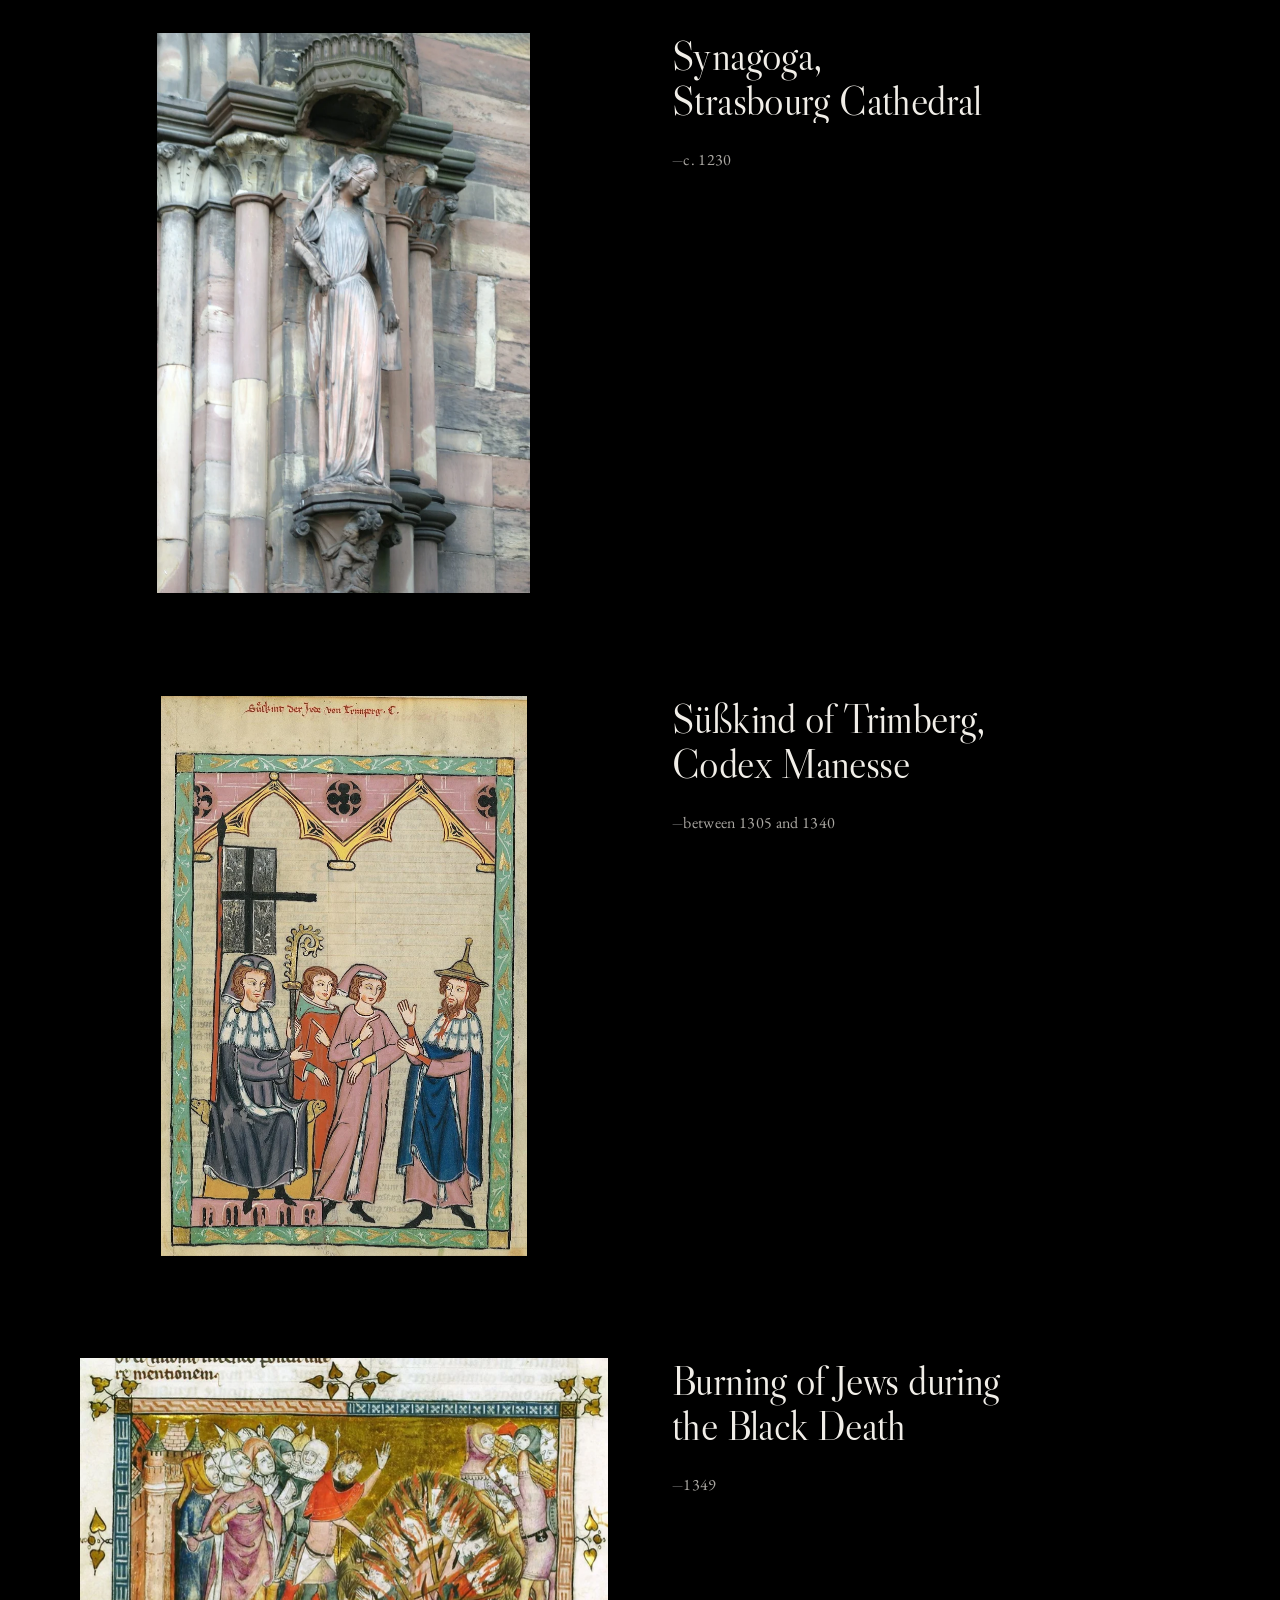
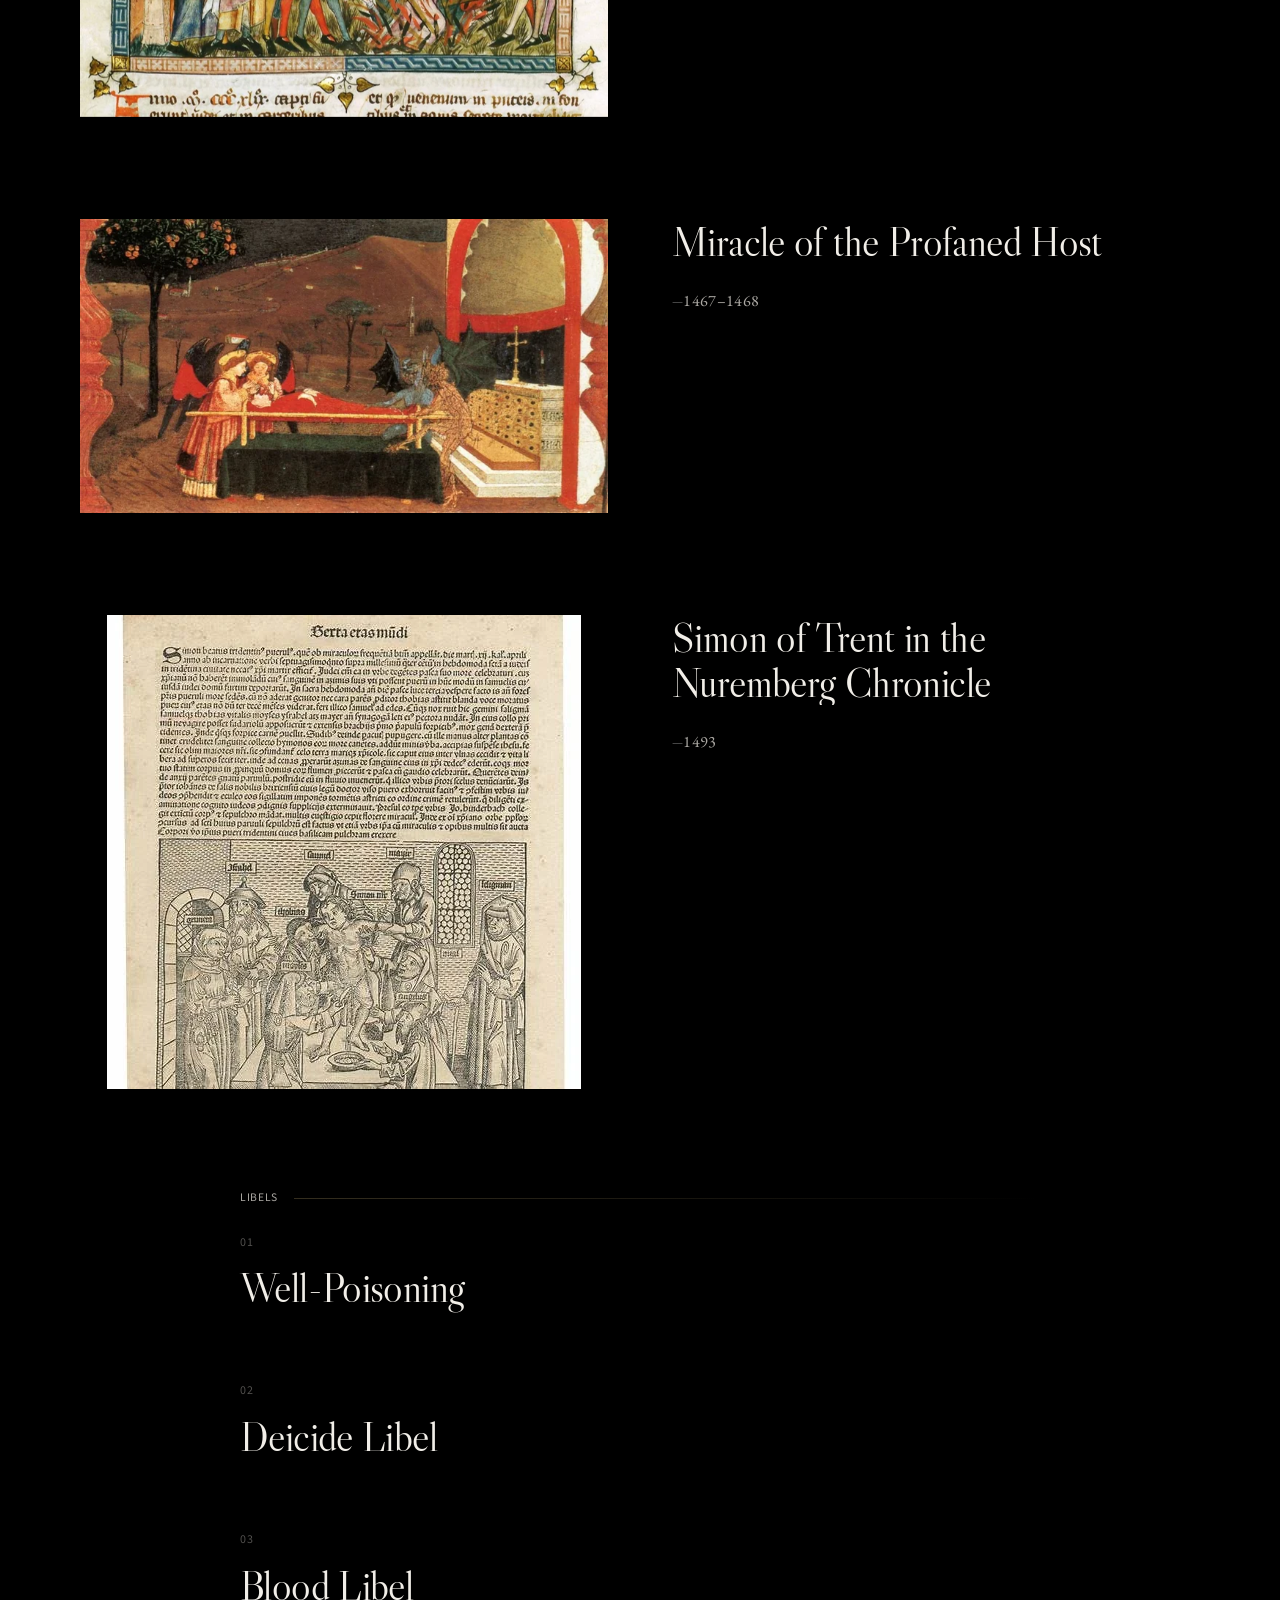
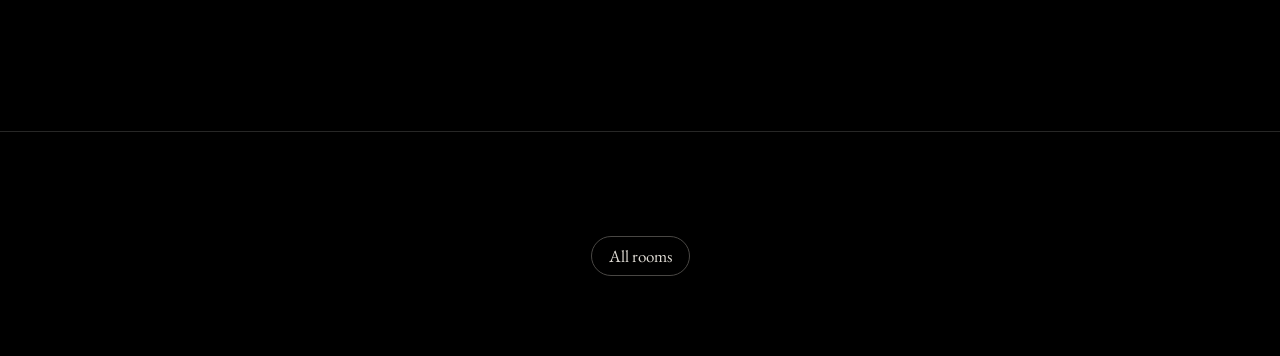
==== commit 76d3a564: "Load the updated language script that preserves image doors" ====
--- a/antijudaism.html
+++ b/antijudaism.html
@@ -552,5 +552,5 @@
 <a class="statement-link wave-text room-pill" data-en="All rooms" data-he="כל החדרים" data-ru="Все залы" href="index.html?v=20260928-reviewed#rooms">All rooms</a>
 </footer>
 <!-- INTERACTIVE JAVASCRIPT -->
-<script src="gallery.js?v=20260924-languages-music"></script><script src="final.js?v=20261011-doors-20261011-verbatim-approved"></script></body>
+<script src="gallery.js?v=20260924-languages-music"></script><script src="final.js?v=20261011-preserve-door-media-20261011-verbatim-approved"></script></body>
 </html>
